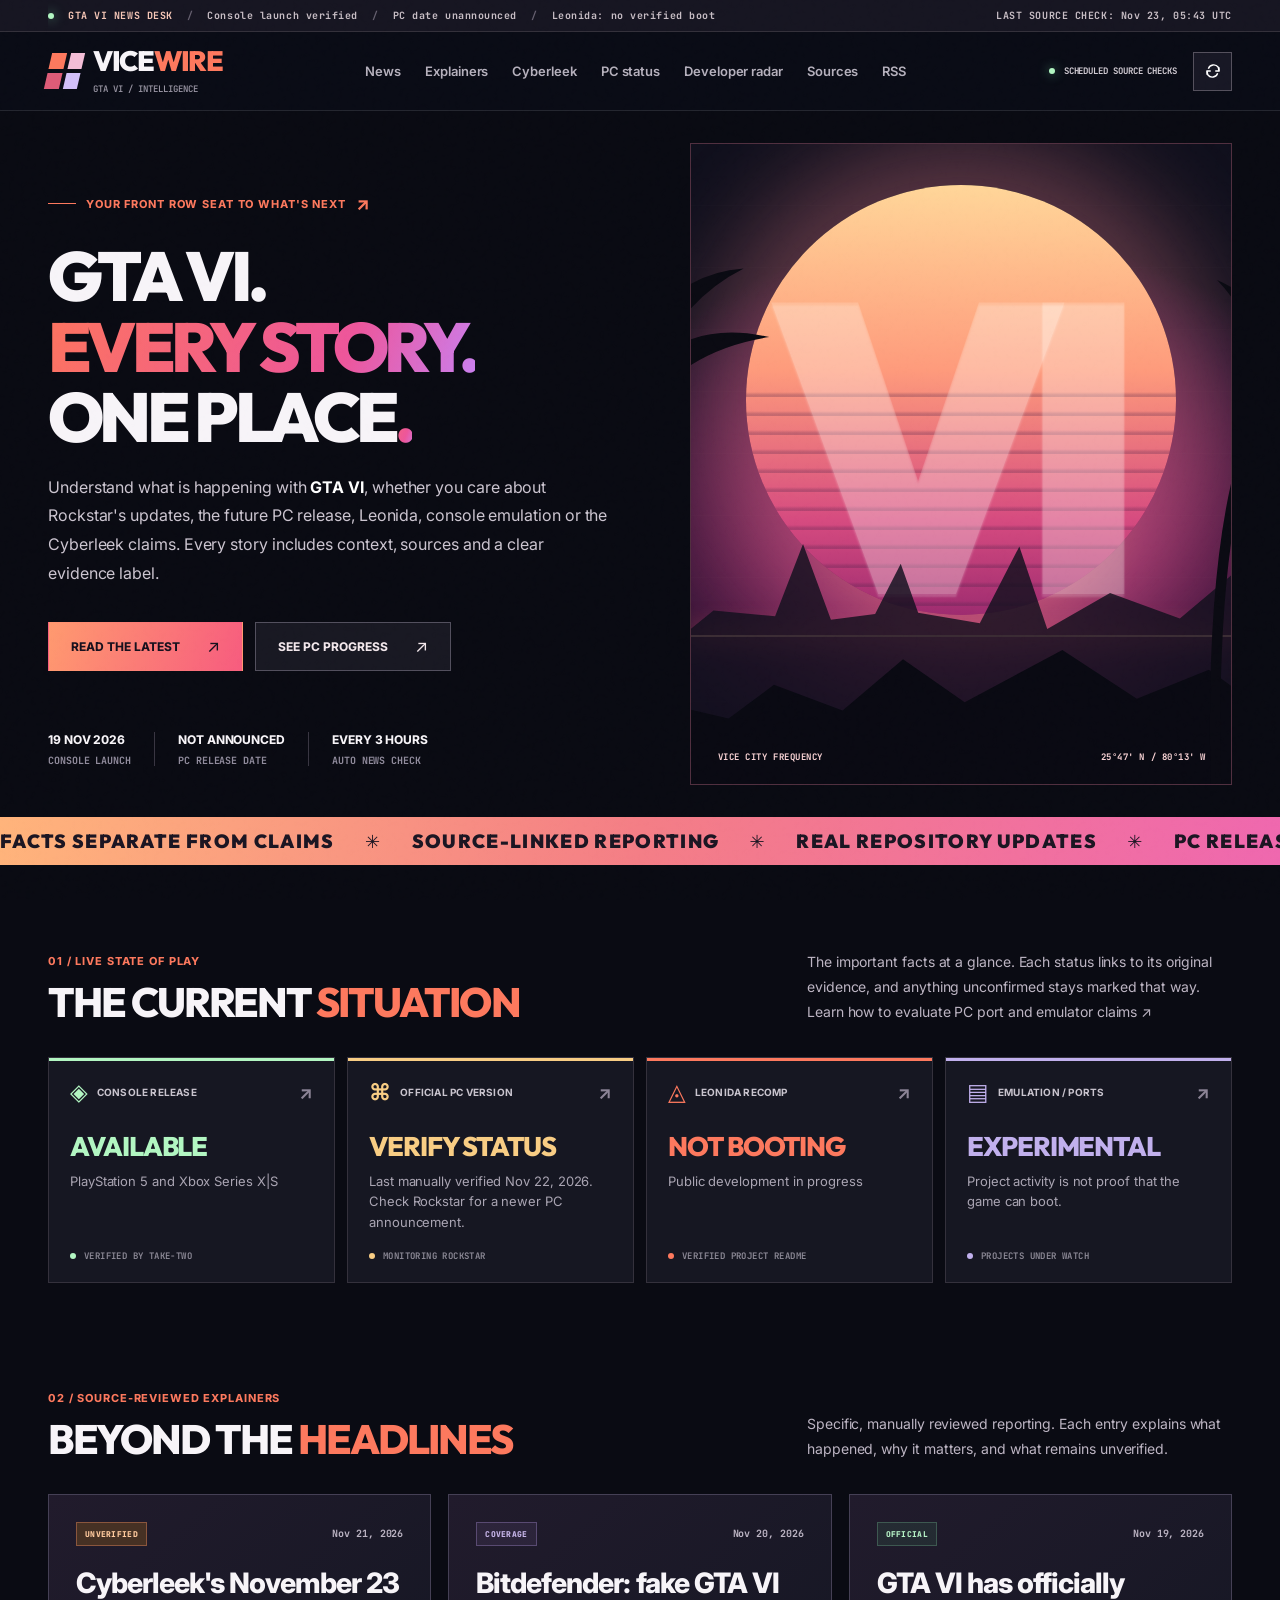
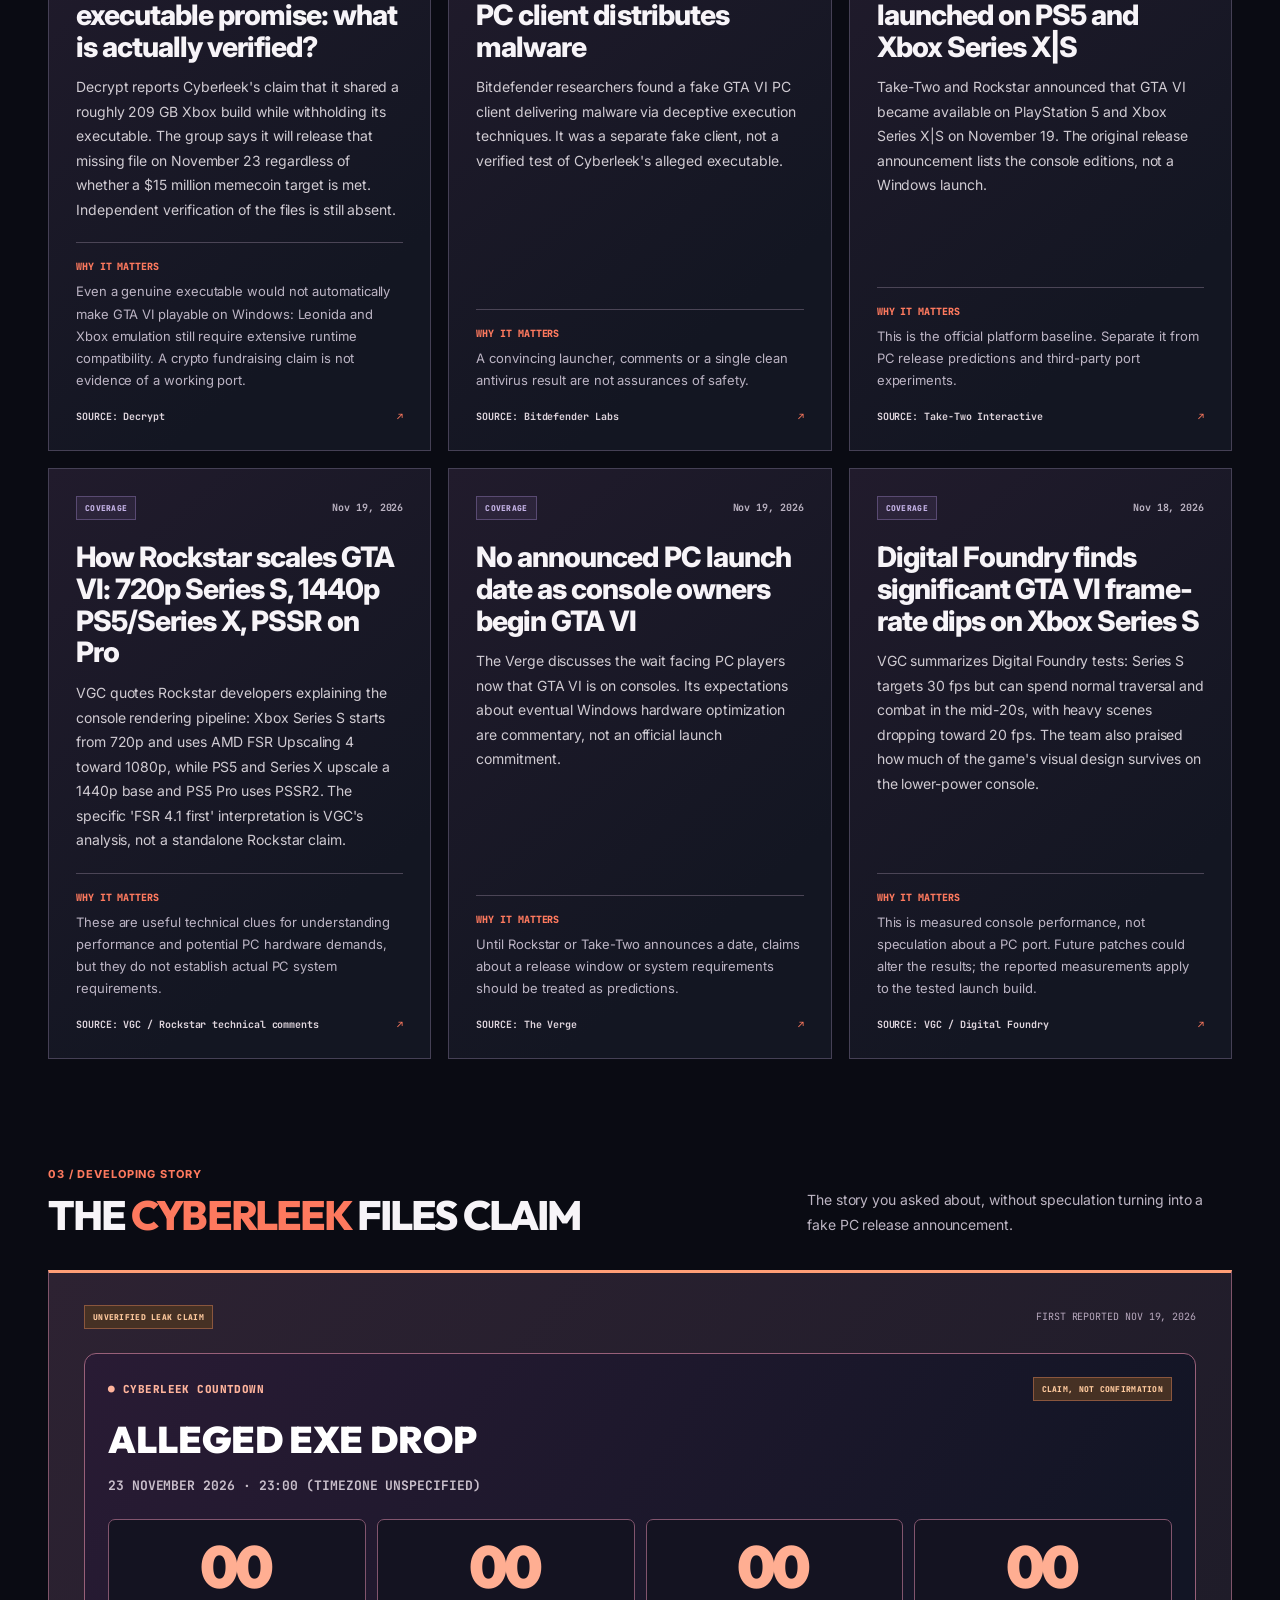
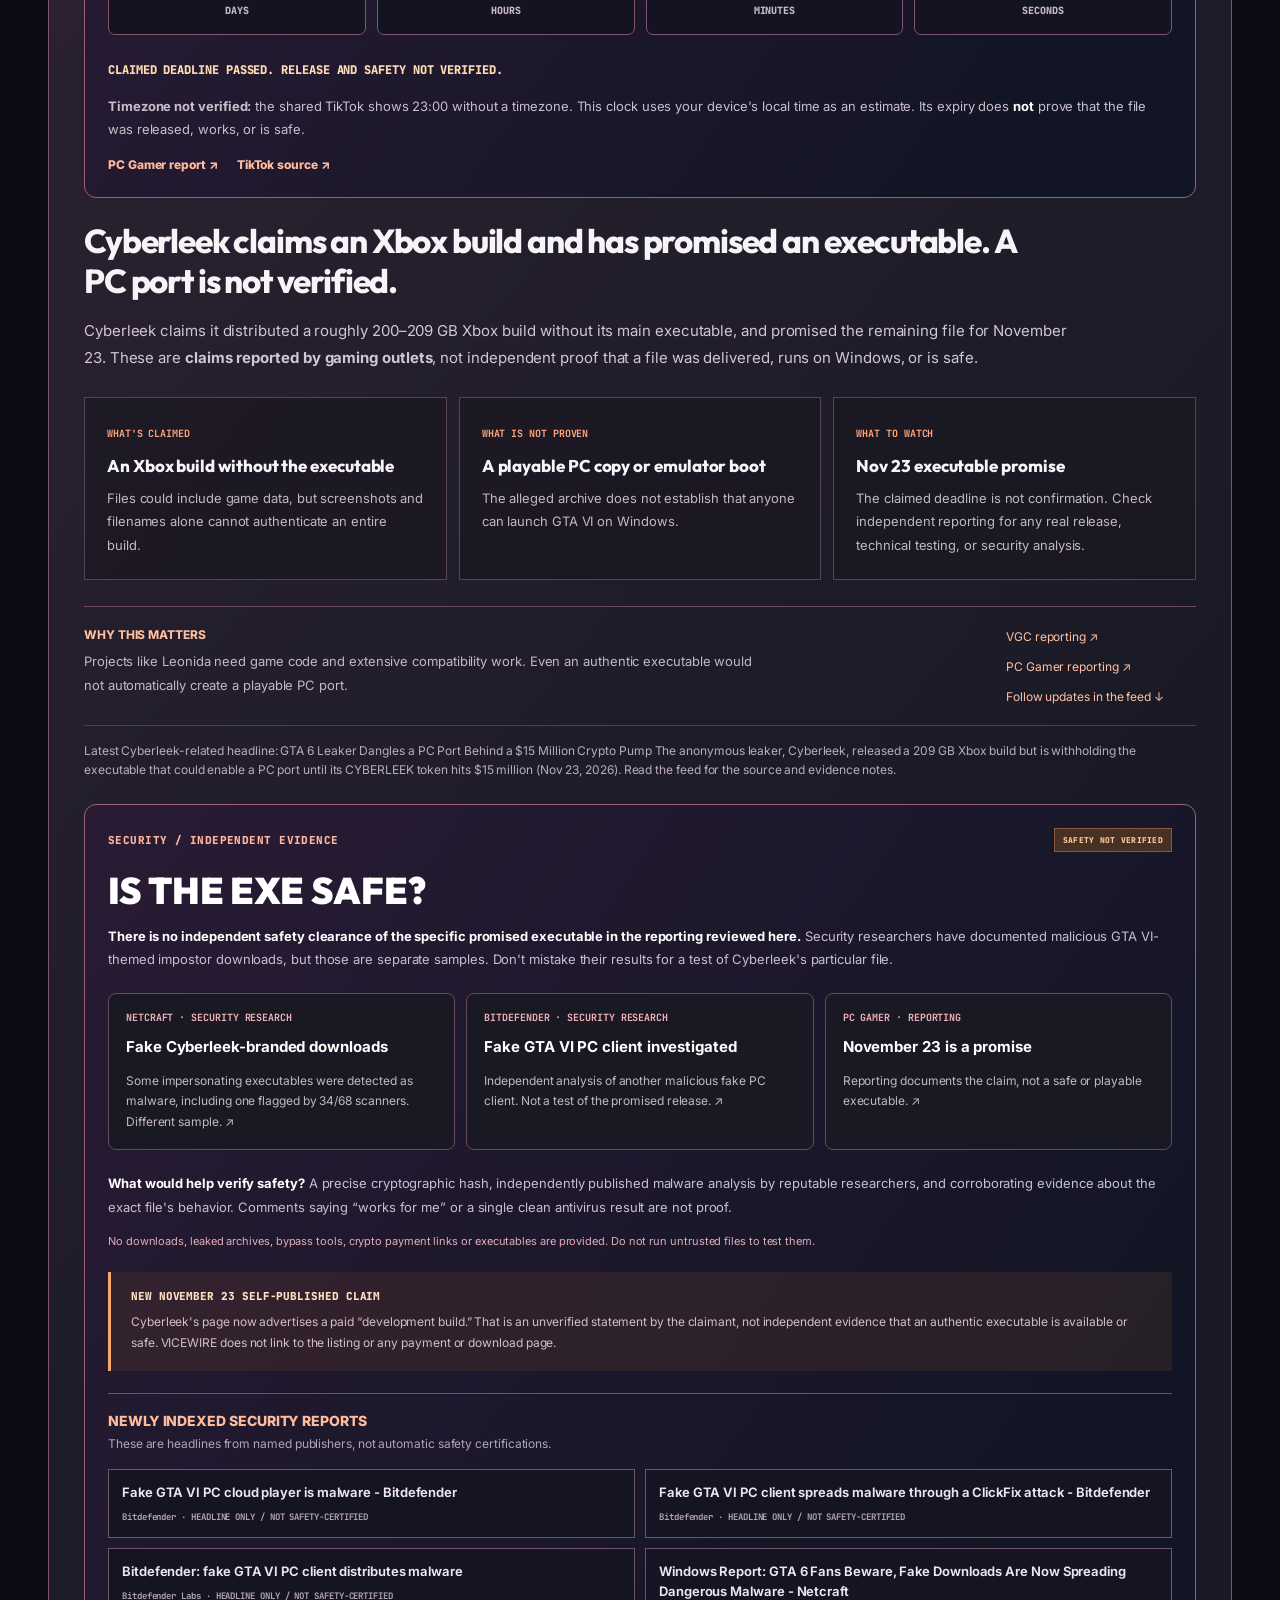
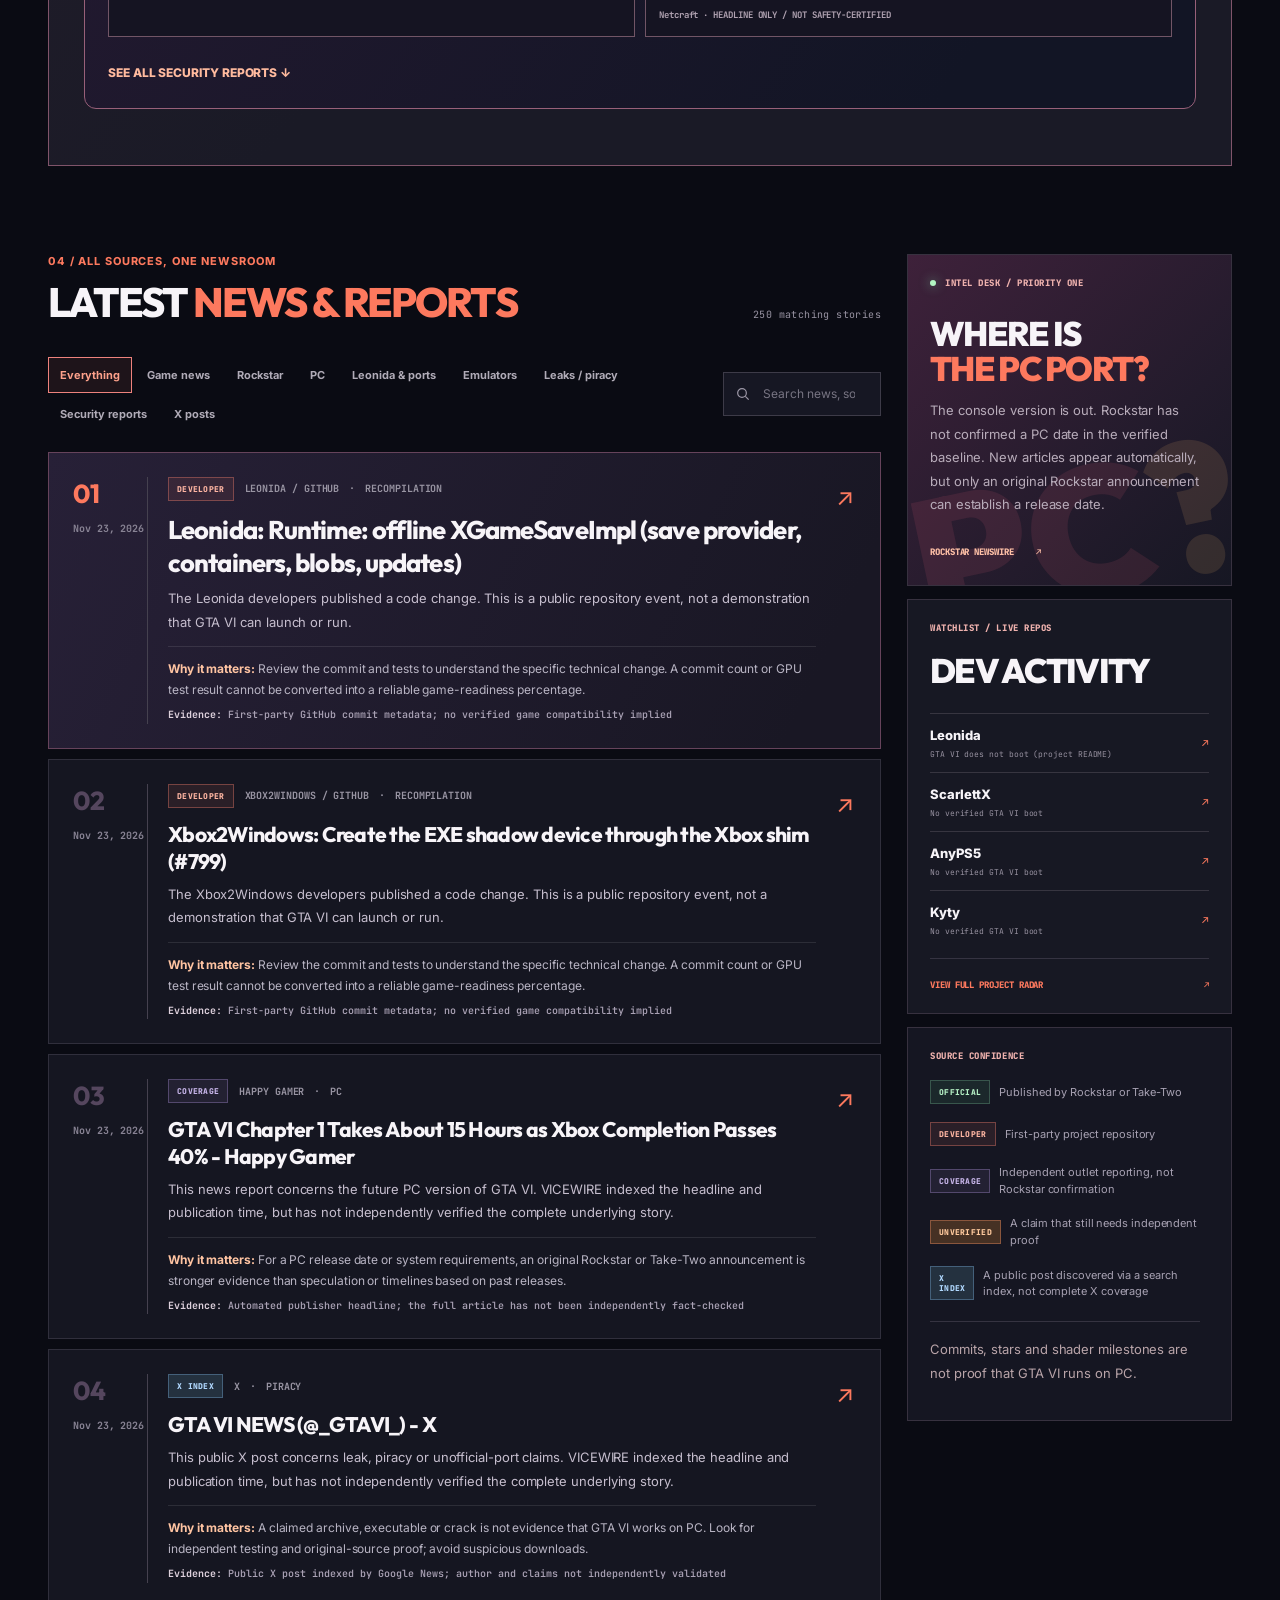
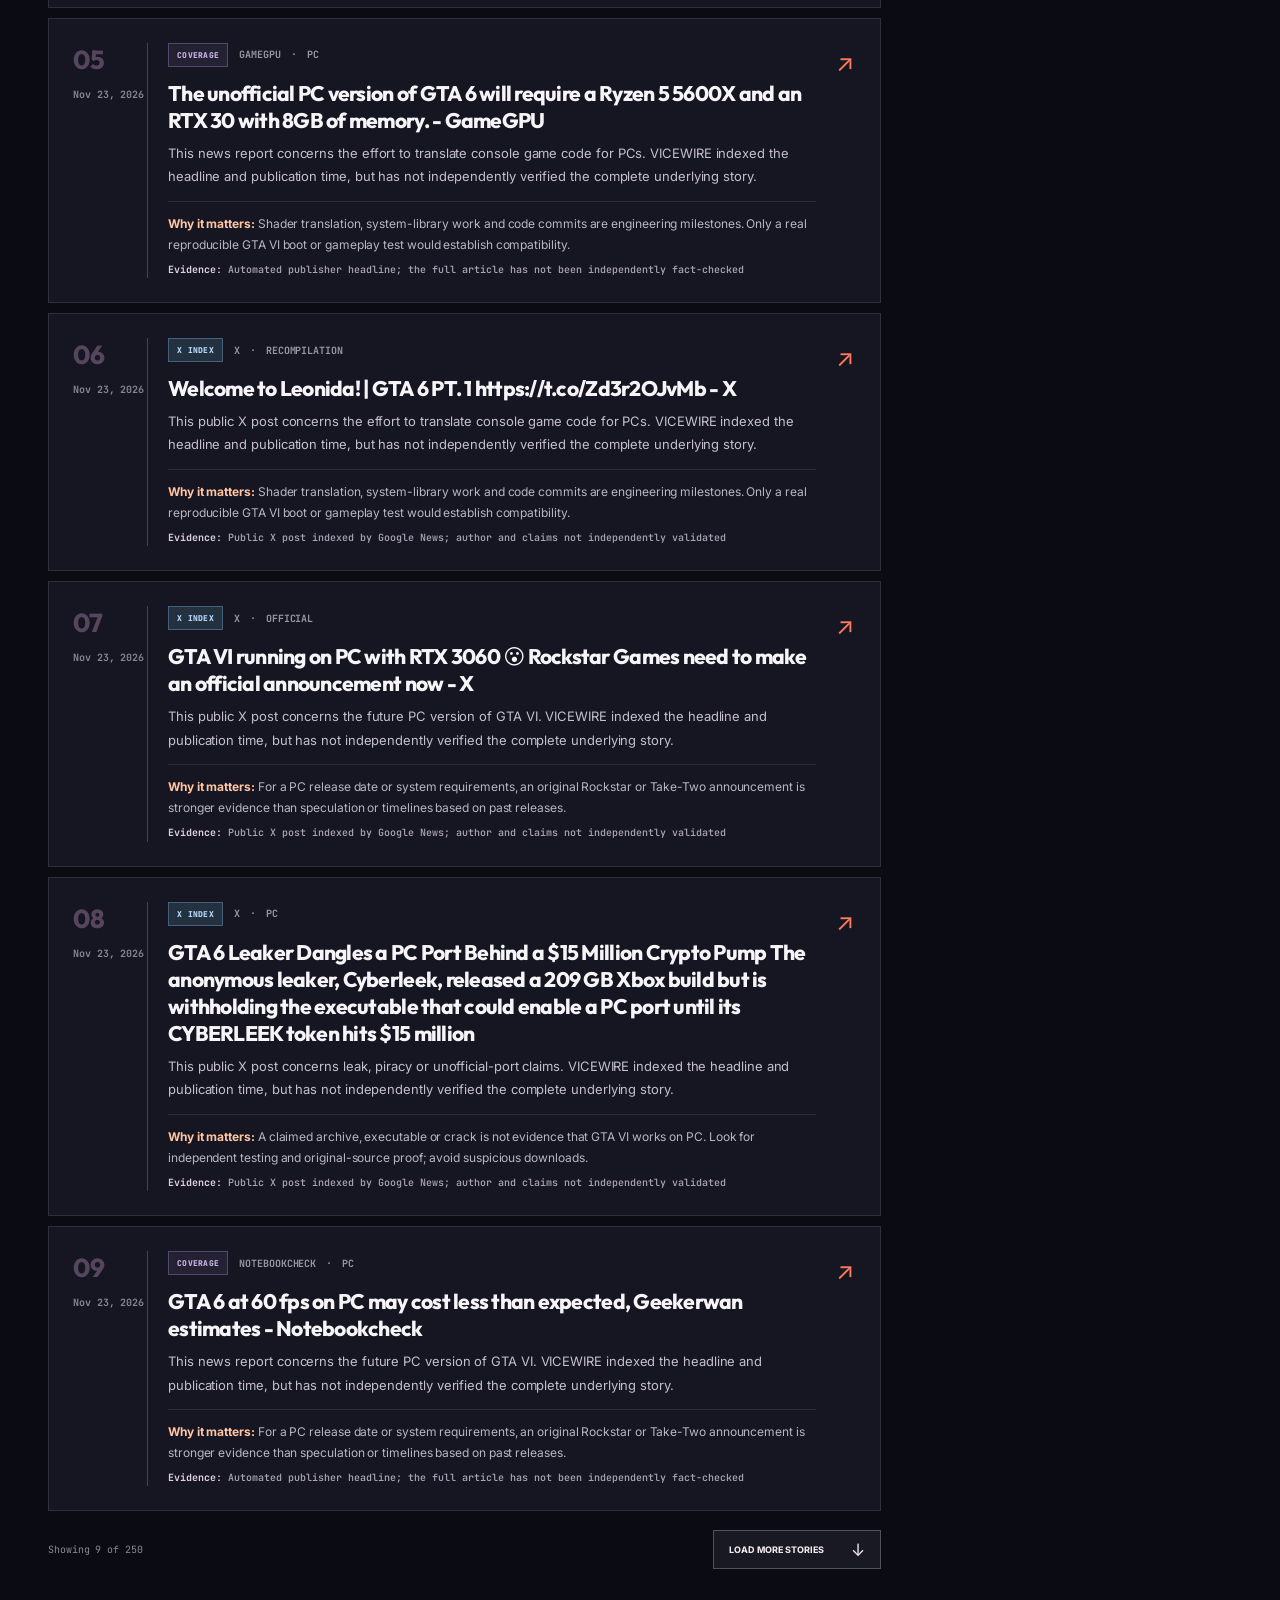
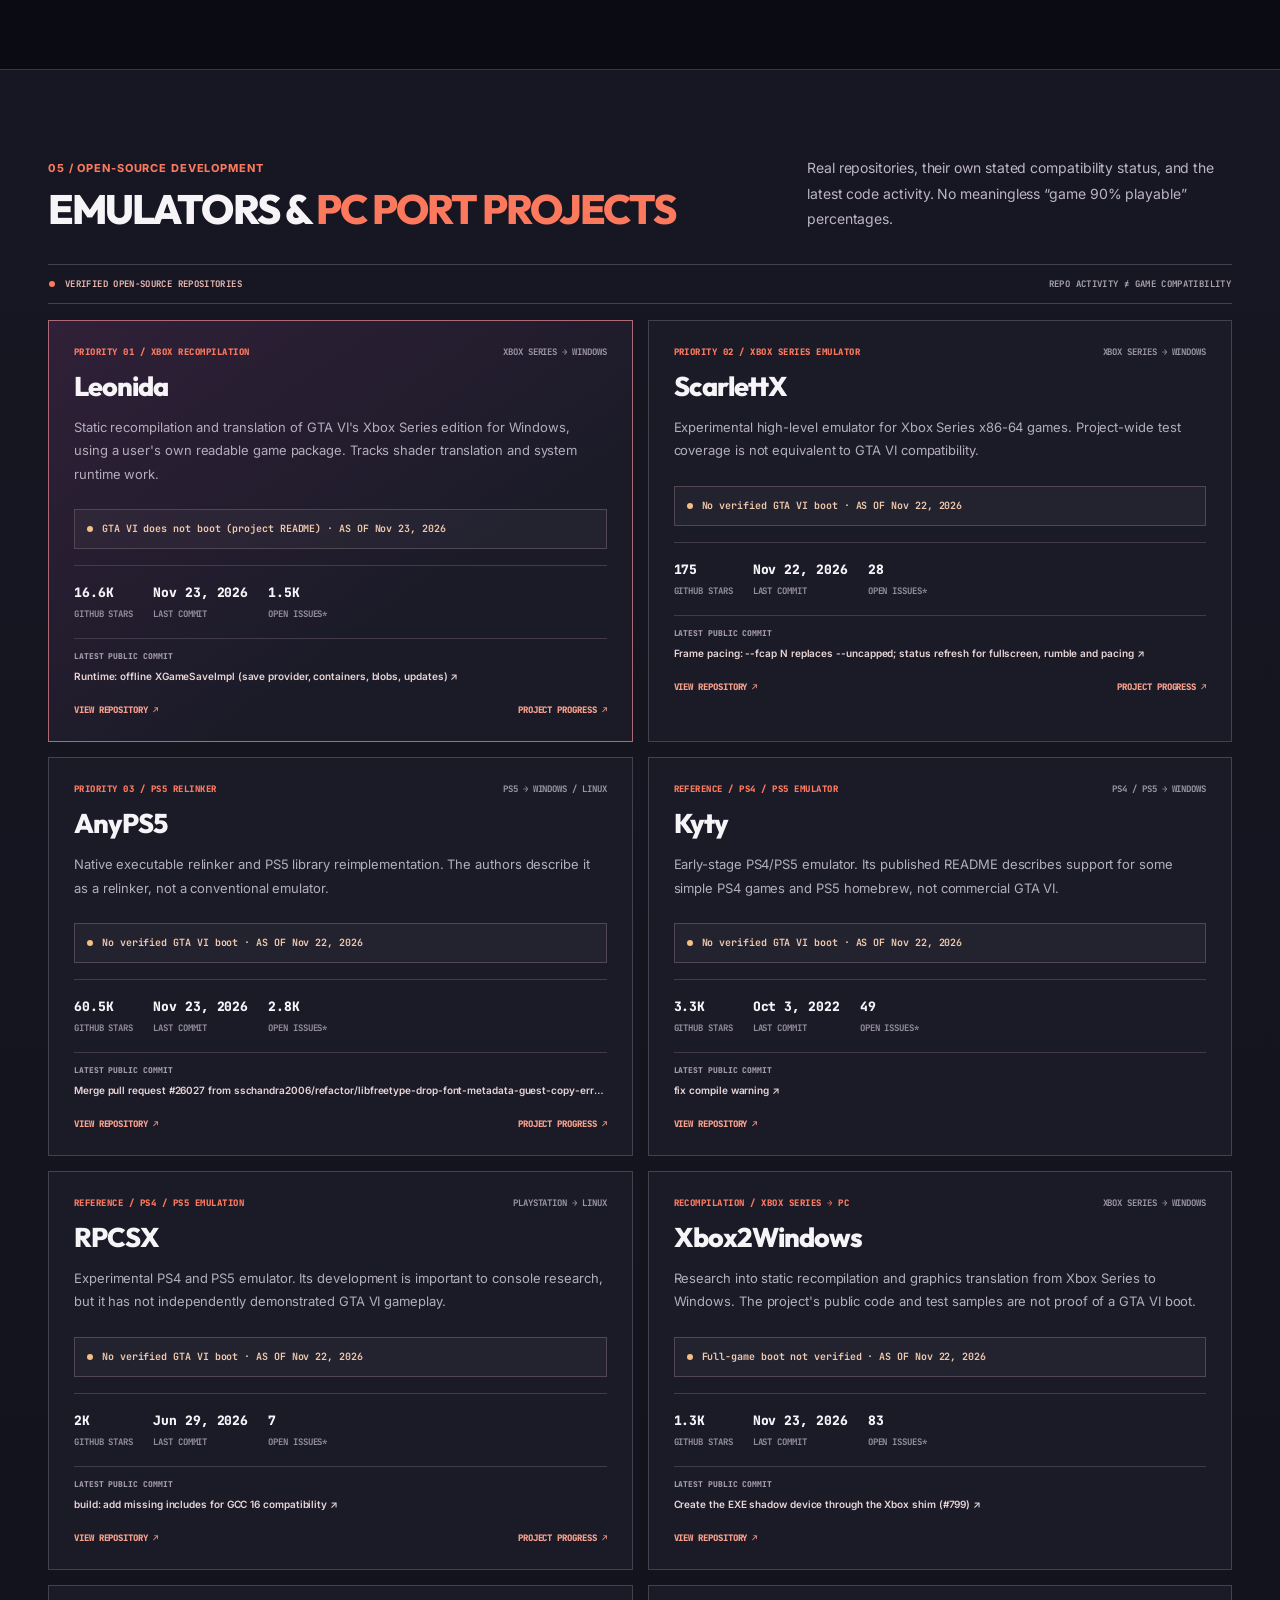
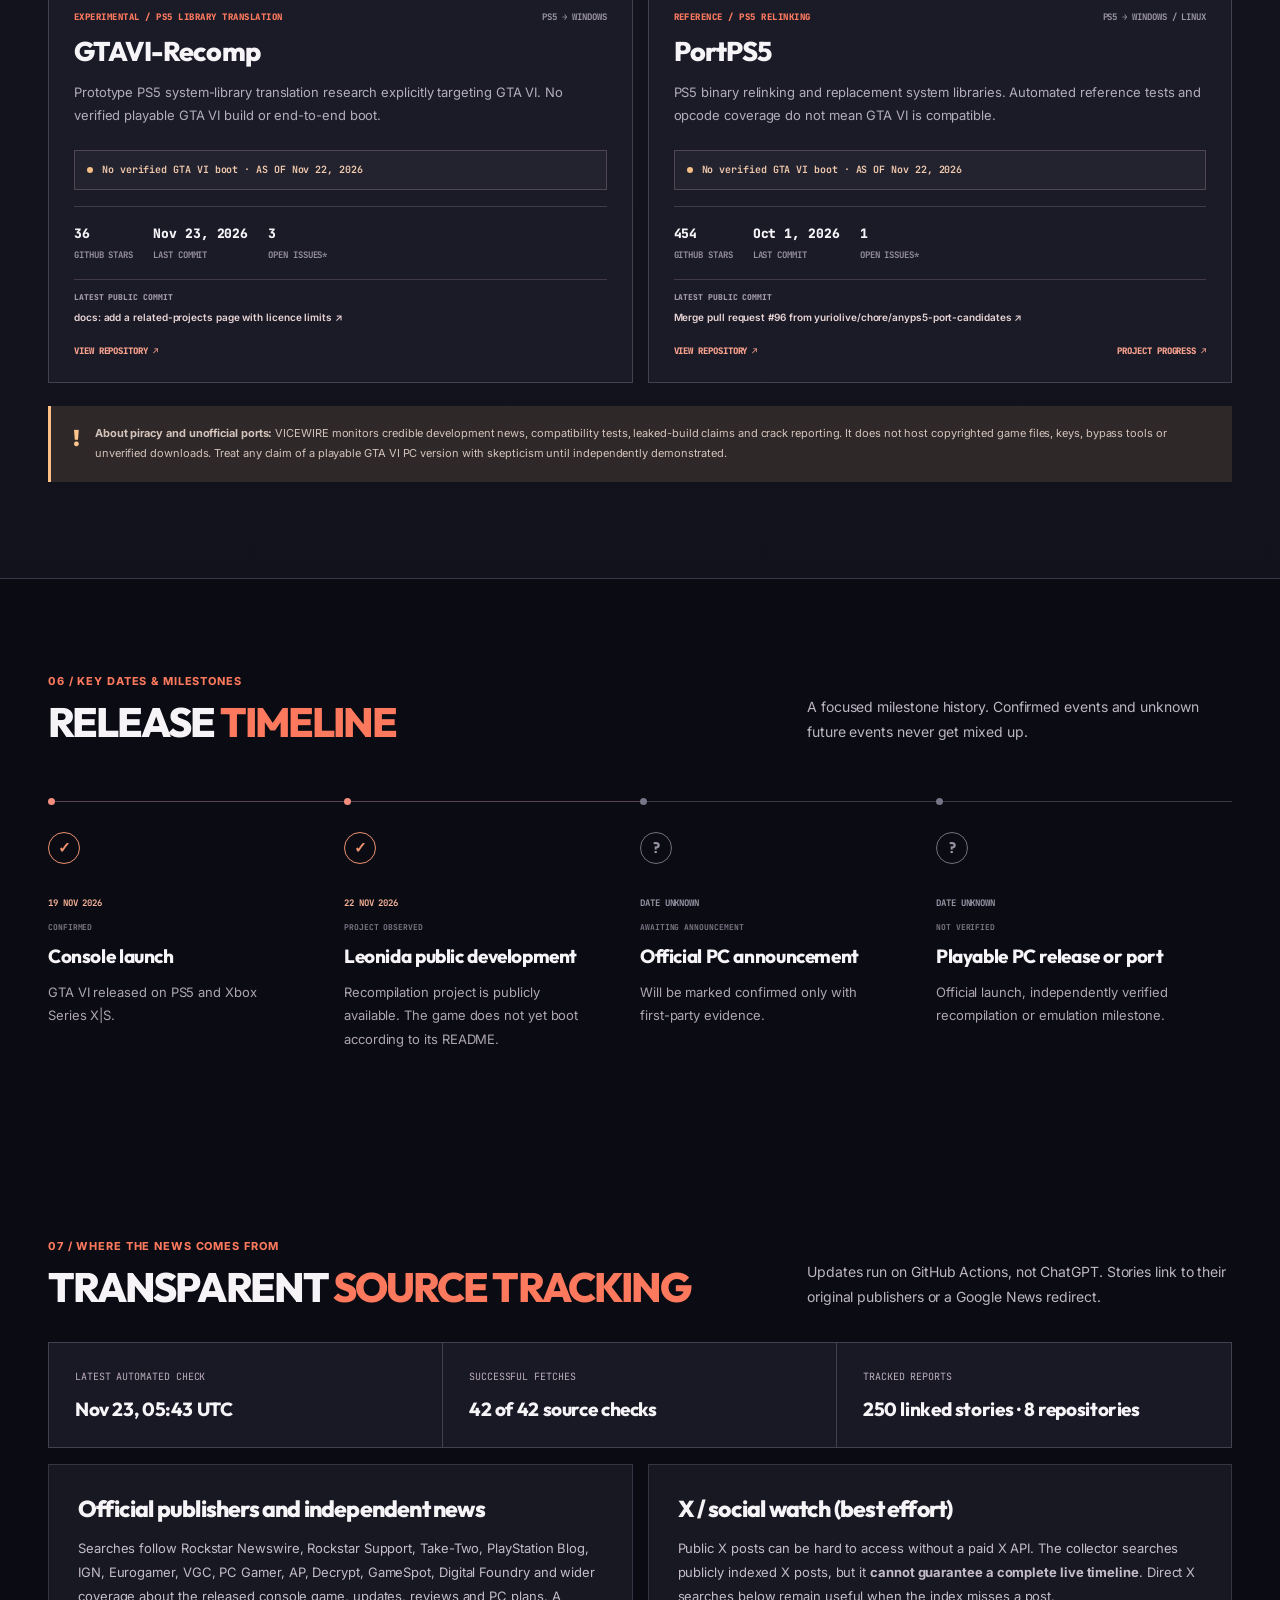
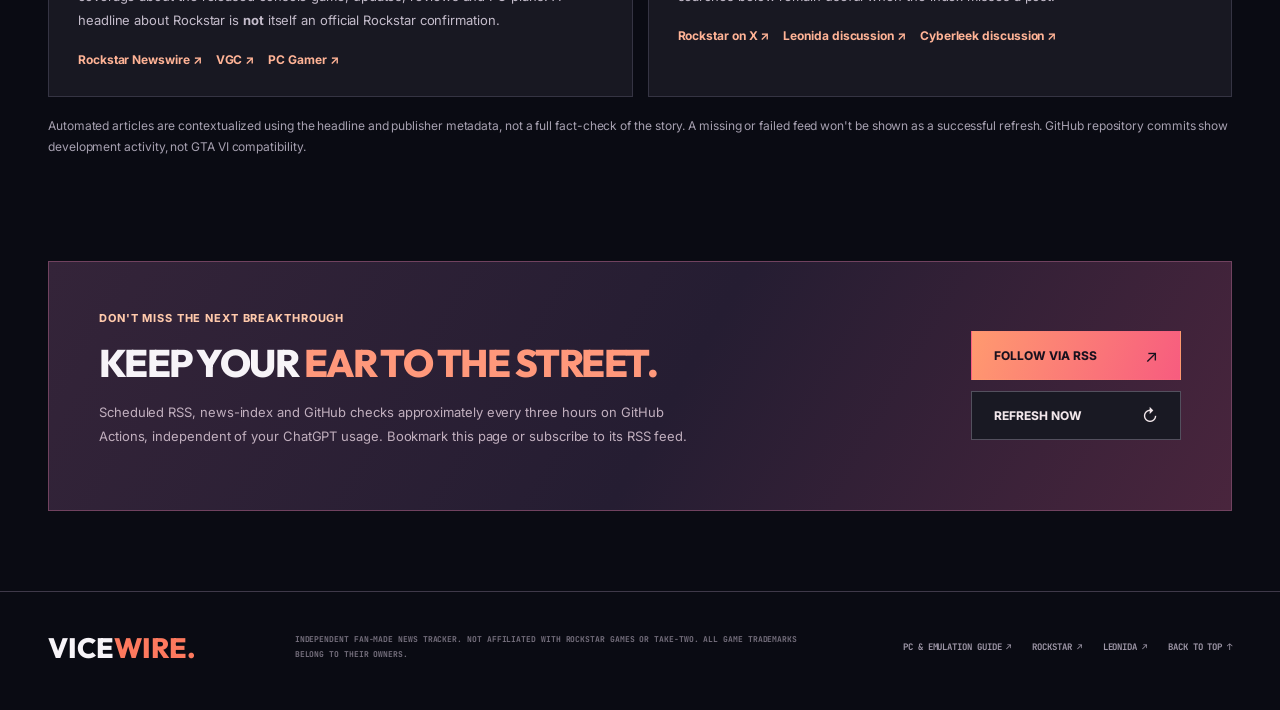
==== site/index.html @ dadc5a03 "feat: surface independently reported GTA VI malware headlines beside EXE watch" ====
<!doctype html>
<html lang="en">
<head>
  <meta charset="utf-8">
  <meta name="viewport" content="width=device-width, initial-scale=1">
  <meta name="theme-color" content="#0a0b15">
  <meta name="description" content="Follow GTA 6 news, PC release announcements, console performance, Leonida recompilation and emulator projects. Understand what is confirmed and what is rumor.">
  <title>GTA 6 News, PC Release & Emulation Tracker | VICEWIRE</title>
  <link rel="canonical" href="https://almogmaman12.github.io/vicewire/">
  <meta property="og:type" content="website">
  <meta property="og:site_name" content="VICEWIRE">
  <meta property="og:title" content="GTA 6 News, PC Release & Emulation Tracker | VICEWIRE">
  <meta property="og:description" content="GTA VI news, PC release watch, emulator research and source-checked context. Separate real announcements from rumors.">
  <meta property="og:url" content="https://almogmaman12.github.io/vicewire/">
  <meta name="twitter:card" content="summary">
  <meta name="twitter:title" content="VICEWIRE | GTA 6 PC Release & News Tracker">
  <meta name="twitter:description" content="Follow GTA 6 news, PC release updates and emulator development with clear evidence labels.">
  <script type="application/ld+json">{"@context":"https://schema.org","@type":"WebSite","@id":"https://almogmaman12.github.io/vicewire/#website","name":"VICEWIRE","url":"https://almogmaman12.github.io/vicewire/","description":"An independent tracker for GTA VI news, PC release announcements, console performance, emulator research, and source-reviewed claims.","inLanguage":"en","isAccessibleForFree":true}</script>
  <link rel="icon" href="assets/favicon.svg" type="image/svg+xml">
  <link rel="alternate" type="application/rss+xml" href="data/feed.xml" title="VICEWIRE RSS">
  <link rel="preconnect" href="https://fonts.googleapis.com">
  <link rel="preconnect" href="https://fonts.gstatic.com" crossorigin>
  <link href="https://fonts.googleapis.com/css2?family=Outfit:wght@400;500;600;700;800;900&family=Inter:wght@400;500;600;700;800&family=JetBrains+Mono:wght@400;500;600;700&display=swap" rel="stylesheet">
  <link rel="stylesheet" href="assets/styles.css">
  <script src="data/bootstrap.js" defer></script>
  <script src="assets/app.js" defer></script>
  <script src="assets/claim-clock.js" defer></script>
</head>
<body>
  <div class="grain" aria-hidden="true"></div>
  <div class="announcement"><div class="shell announcement-inner"><span class="pulse-dot"></span><span>GTA VI NEWS DESK</span><span class="ticker-divider">/</span><span>Console launch verified</span><span class="ticker-divider">/</span><span>PC date unannounced</span><span class="ticker-divider">/</span><span>Leonida: no verified boot</span><span class="ticker-spacer"></span><span class="mono" id="top-updated">CHECKING DATA...</span></div></div>
  <header class="site-header" id="top"><div class="shell nav-wrap">
    <a class="wordmark" href="#top" aria-label="VICEWIRE homepage"><span class="brand-symbol"><i></i><i></i><i></i><i></i></span><span>VICE<span>WIRE</span><small>GTA VI / INTELLIGENCE</small></span></a>
    <nav class="nav-links" aria-label="Main navigation"><a href="#news">News</a><a href="#briefing">Explainers</a><a href="#leak-watch">Cyberleek</a><a href="#pc-watch">PC status</a><a href="#projects">Developer radar</a><a href="#sources">Sources</a><a href="subscribe.html">RSS</a></nav>
    <div class="nav-action"><span class="nav-live"><span class="pulse-dot"></span> SCHEDULED SOURCE CHECKS</span><button type="button" id="refresh-top" class="icon-btn" title="Refresh feed" aria-label="Refresh feed"><svg viewBox="0 0 24 24" fill="none" stroke="currentColor" stroke-width="1.8"><path d="M20 7v5h-5M4 17v-5h5"/><path d="M5.8 9A7.5 7.5 0 0 1 19 7l1 5M4 12l1 5a7.5 7.5 0 0 0 13.2-2"/></svg></button></div>
  </div></header>
  <main>
    <section class="hero shell" aria-labelledby="hero-title">
      <div class="hero-copy"><div class="eyebrow"><span class="eyebrow-line"></span> YOUR FRONT ROW SEAT TO WHAT'S NEXT <span class="micro-arrow">↗</span></div>
        <h1 id="hero-title">GTA VI.<br><span>EVERY STORY.</span><br>ONE PLACE<span class="hero-period">.</span></h1>
        <p class="hero-description">Understand what is happening with <strong>GTA VI</strong>, whether you care about Rockstar's updates, the future PC release, Leonida, console emulation or the Cyberleek claims. Every story includes context, sources and a clear evidence label.</p>
        <div class="hero-buttons"><a class="primary-button" href="#news">READ THE LATEST <span>↗</span></a><a class="secondary-button" href="#projects">SEE PC PROGRESS <span>↗</span></a></div>
        <div class="hero-facts"><div><strong>19 NOV 2026</strong><span>CONSOLE LAUNCH</span></div><div class="fact-line"></div><div><strong>NOT ANNOUNCED</strong><span>PC RELEASE DATE</span></div><div class="fact-line"></div><div><strong>EVERY 3 HOURS</strong><span>AUTO NEWS CHECK</span></div></div>
      </div>
      <div class="hero-scene" role="img" aria-label="Stylized neon sunset over a tropical city with giant VI letters">
        <div class="scene-grid"></div><div class="scene-horizon"></div><div class="scene-sun"></div>
        <svg class="scene-silhouette" viewBox="0 0 730 550" preserveAspectRatio="xMidYMax slice" aria-hidden="true"><path d="M0 466l48-28 55 3 49-40 53 5 24-62 24 65 38-5 22-43 15 42 53 9 34-66 24 71 54-31 60 22 51-43 31 54 49-16v160H0Z" fill="#12101e" opacity=".82"/><path d="M0 519l93-42 72 17 39-29 59 22 52-44 53 37 84-45 64 42 62-25 67 49 86-26v100H0Z" fill="#0a0a13"/><g fill="none" stroke="#0b0b13" stroke-width="9" stroke-linecap="round"><path d="M84 550Q97 340 53 227M584 550Q578 313 627 218"/></g><g fill="#0b0b13"><path d="M51 222q-12-66-62-83 46 2 72 41-14-60-60-95 64 25 76 82-4-75 38-109-20 64-21 103 28-50 84-54-48 24-74 77 38-31 96-18-60 9-98 49Z"/><path d="M628 220q-6-65-43-103 46 20 65 70-4-70 30-115-16 76-10 118 29-51 70-59-40 35-53 74 35-21 67-7-40 8-70 35 28-5 50 10-49 2-76 13Z"/></g></svg>
        <span class="giant-vi" aria-hidden="true">VI</span>
        <div class="scene-caption"><span>VICE CITY FREQUENCY</span><span>25°47' N / 80°13' W</span></div>
      </div>
    </section>
    <div class="marquee" aria-hidden="true"><div class="marquee-inner">FACTS SEPARATE FROM CLAIMS <span>✳</span> SOURCE-LINKED REPORTING <span>✳</span> REAL REPOSITORY UPDATES <span>✳</span> PC RELEASE WATCH <span>✳</span> FACTS SEPARATE FROM CLAIMS <span>✳</span> SOURCE-LINKED REPORTING <span>✳</span> REAL REPOSITORY UPDATES <span>✳</span> PC RELEASE WATCH <span>✳</span></div></div>
    <section class="shell status-section" id="pc-watch"><div class="section-top"><div><div class="kicker">01 / LIVE STATE OF PLAY</div><h2>THE CURRENT <span>SITUATION</span></h2></div><p>The important facts at a glance. Each status links to its original evidence, and anything unconfirmed stays marked that way. <a href="guide.html">Learn how to evaluate PC port and emulator claims ↗</a></p></div>
      <div class="status-grid">
        <a class="status-card success" href="https://www.take2games.com/ir/news/grand-theft-auto-vi-now-available" target="_blank" rel="noopener noreferrer"><div class="status-title"><span class="status-icon">◈</span><span>CONSOLE RELEASE</span><span class="corner-arrow">↗</span></div><strong>AVAILABLE</strong><p>PlayStation 5 and Xbox Series X|S</p><div class="status-foot"><span class="mini-dot"></span> VERIFIED BY TAKE-TWO</div></a>
        <a class="status-card pending" href="https://www.rockstargames.com/VI" target="_blank" rel="noopener noreferrer"><div class="status-title"><span class="status-icon">⌘</span><span>OFFICIAL PC VERSION</span><span class="corner-arrow">↗</span></div><strong>UNANNOUNCED</strong><p>A PC announcement has not been verified. Check Rockstar for changes.</p><div class="status-foot"><span class="mini-dot"></span> MONITORING ROCKSTAR</div></a>
        <a class="status-card progress" href="https://github.com/ItsNotRexed/Leonida" target="_blank" rel="noopener noreferrer"><div class="status-title"><span class="status-icon">◬</span><span>LEONIDA RECOMP</span><span class="corner-arrow">↗</span></div><strong>NOT BOOTING</strong><p>Public development in progress</p><div class="status-foot"><span class="mini-dot"></span> VERIFIED PROJECT README</div></a>
        <a class="status-card muted" href="#projects"><div class="status-title"><span class="status-icon">▤</span><span>EMULATION / PORTS</span><span class="corner-arrow">↗</span></div><strong>EXPERIMENTAL</strong><p>Project activity is not proof that the game can boot.</p><div class="status-foot"><span class="mini-dot"></span> PROJECTS UNDER WATCH</div></a>
      </div>
    </section>
    <section class="shell briefing-section" id="briefing" aria-labelledby="briefing-title">
      <div class="section-top"><div><div class="kicker">02 / SOURCE-REVIEWED EXPLAINERS</div><h2 id="briefing-title">BEYOND THE <span>HEADLINES</span></h2></div><p>Specific, manually reviewed reporting. Each entry explains what happened, why it matters, and what remains unverified.</p></div>
      <div id="briefing-grid" class="briefing-grid"><div class="loading-block">LOADING SOURCE-REVIEWED BRIEFING...</div></div>
    </section>
    <section class="shell developing-section" id="leak-watch" aria-labelledby="leak-title">
      <div class="section-top"><div><div class="kicker">03 / DEVELOPING STORY</div><h2 id="leak-title">THE <span>CYBERLEEK</span> FILES CLAIM</h2></div><p>The story you asked about, without speculation turning into a fake PC release announcement.</p></div>
      <div class="developing-panel">
        <div class="developing-head"><span class="badge rumor">UNVERIFIED LEAK CLAIM</span><span class="mono">FIRST REPORTED NOV 19, 2026</span></div>
<section class="claim-clock-panel" id="claim-clock-panel" aria-label="Cyberleek countdown claim"><div class="claim-clock-head"><span>● CYBERLEEK COUNTDOWN</span><span class="badge rumor">CLAIM, NOT CONFIRMATION</span></div><h4>ALLEGED EXE DROP</h4><p class="claim-time">23 NOVEMBER 2026 · 23:00 (TIMEZONE UNSPECIFIED)</p><div id="claim-clock" class="claim-clock" role="timer"><div><strong id="claim-d">--</strong><small>DAYS</small></div><div><strong id="claim-h">--</strong><small>HOURS</small></div><div><strong id="claim-m">--</strong><small>MINUTES</small></div><div><strong id="claim-s">--</strong><small>SECONDS</small></div></div><strong id="claim-clock-status" class="claim-clock-status" role="status">Calculating estimated time...</strong><p><b>Timezone not verified:</b> the shared TikTok shows 23:00 without a timezone. This clock uses your device's local time as an estimate. Its expiry does <strong>not</strong> prove that the file was released, works, or is safe.</p><div class="claim-links"><a href="https://www.pcgamer.com/games/grand-theft-auto/cyberleek-drops-what-they-claim-is-a-near-complete-gta-6-xbox-build-online/" target="_blank" rel="noopener noreferrer">PC Gamer report ↗</a><a href="https://vt.tiktok.com/ZSs8hL2vY/" target="_blank" rel="noopener noreferrer">TikTok source ↗</a></div></section>
        <h3>Cyberleek claims an Xbox build and has promised an executable. A PC port is not verified.</h3>
        <p class="developing-lead">Cyberleek claims it distributed a roughly 200–209 GB Xbox build without its main executable, and promised the remaining file for November 23. These are <strong>claims reported by gaming outlets</strong>, not independent proof that a file was delivered, runs on Windows, or is safe.</p>
        <div class="developing-facts">
          <div><span>WHAT'S CLAIMED</span><strong>An Xbox build without the executable</strong><p>Files could include game data, but screenshots and filenames alone cannot authenticate an entire build.</p></div>
          <div><span>WHAT IS NOT PROVEN</span><strong>A playable PC copy or emulator boot</strong><p>The alleged archive does not establish that anyone can launch GTA VI on Windows.</p></div>
          <div><span>WHAT TO WATCH</span><strong>Nov 23 executable promise</strong><p>The claimed deadline is not confirmation. Check independent reporting for any real release, technical testing, or security analysis.</p></div>
        </div>
        <div class="developing-bottom"><div><strong>WHY THIS MATTERS</strong><p>Projects like Leonida need game code and extensive compatibility work. Even an authentic executable would not automatically create a playable PC port.</p></div><div class="source-links"><a href="https://www.videogameschronicle.com/news/cyberleek-claims-to-release-development-build-of-gta-6/" target="_blank" rel="noopener noreferrer">VGC reporting ↗</a><a href="https://www.pcgamer.com/games/grand-theft-auto/cyberleek-drops-what-they-claim-is-a-near-complete-gta-6-xbox-build-online/" target="_blank" rel="noopener noreferrer">PC Gamer reporting ↗</a><a href="#news">Follow updates in the feed ↓</a></div></div><div id="leak-activity" class="leak-activity">Latest related news is in the feed below.</div>
<section class="claim-safety" id="security-watch" aria-labelledby="claim-safety-title"><div class="claim-clock-head"><span>SECURITY / INDEPENDENT EVIDENCE</span><span class="badge rumor">SAFETY NOT VERIFIED</span></div><h4 id="claim-safety-title">IS THE EXE SAFE?</h4><p><strong>There is no independent safety clearance of the specific promised executable in the reporting reviewed here.</strong> Security researchers have documented malicious GTA VI-themed impostor downloads, but those are separate samples. Don't mistake their results for a test of Cyberleek's particular file.</p><div class="claim-source-grid"><a href="https://www.netcraft.com/blog/how-attackers-are-capitalizing-on-the-hype-around-the-grand-theft-auto-vi-release" target="_blank" rel="noopener noreferrer"><small>NETCRAFT · SECURITY RESEARCH</small><strong>Fake Cyberleek-branded downloads</strong><span>Some impersonating executables were detected as malware, including one flagged by 34/68 scanners. Different sample. ↗</span></a><a href="https://www.bitdefender.com/en-us/blog/labs/fake-gta-vi-pc-client-malware-clickfix" target="_blank" rel="noopener noreferrer"><small>BITDEFENDER · SECURITY RESEARCH</small><strong>Fake GTA VI PC client investigated</strong><span>Independent analysis of another malicious fake PC client. Not a test of the promised release. ↗</span></a><a href="https://www.pcgamer.com/games/grand-theft-auto/cyberleek-drops-what-they-claim-is-a-near-complete-gta-6-xbox-build-online/" target="_blank" rel="noopener noreferrer"><small>PC GAMER · REPORTING</small><strong>November 23 is a promise</strong><span>Reporting documents the claim, not a safe or playable executable. ↗</span></a></div><p><strong>What would help verify safety?</strong> A precise cryptographic hash, independently published malware analysis by reputable researchers, and corroborating evidence about the exact file's behavior. Comments saying “works for me” or a single clean antivirus result are not proof.</p><p class="claim-disclaimer">No downloads, leaked archives, bypass tools, crypto payment links or executables are provided. Do not run untrusted files to test them.</p><div class="claim-reviewed-status"><strong>NEW NOVEMBER 23 SELF-PUBLISHED CLAIM</strong><p>Cyberleek's page now advertises a paid “development build.” That is an unverified statement by the claimant, not independent evidence that an authentic executable is available or safe. VICEWIRE does not link to the listing or any payment or download page.</p></div><div class="claim-new-reports" aria-labelledby="claim-new-reports-title"><h5 id="claim-new-reports-title">NEWLY INDEXED SECURITY REPORTS</h5><p>These are headlines from named publishers, not automatic safety certifications.</p><div id="claim-safety-reports" class="claim-safety-reports"><span>Loading the latest published security coverage...</span></div></div><a class="claim-security-link" href="#news">SEE ALL SECURITY REPORTS ↓</a></section>
      </div>
    </section>
    <section class="shell feed-layout" id="news">
      <div class="news-main"><div class="section-top section-top-feed"><div><div class="kicker">04 / ALL SOURCES, ONE NEWSROOM</div><h2>LATEST <span>NEWS & REPORTS</span></h2></div><span class="feed-total mono" id="feed-total">LOADING...</span></div>
        <div class="news-controls"><div class="filters" id="filters" role="group" aria-label="Filter news"><button type="button" data-filter="all" class="active">Everything</button><button type="button" data-filter="game">Game news</button><button type="button" data-filter="official">Rockstar</button><button type="button" data-filter="pc">PC</button><button type="button" data-filter="recompilation">Leonida & ports</button><button type="button" data-filter="emulation">Emulators</button><button type="button" data-filter="piracy">Leaks / piracy</button><button type="button" data-filter="security">Security reports</button><button type="button" data-filter="social">X posts</button></div><label class="search-wrap"><svg viewBox="0 0 24 24" fill="none" stroke="currentColor" stroke-width="1.8"><circle cx="10.5" cy="10.5" r="6.5"/><path d="m15.5 15.5 5 5"/></svg><input type="search" id="news-search" placeholder="Search news, sources, topics..." aria-label="Search news"></label></div>
        <div id="news-list" class="news-list" aria-live="polite"><div class="loading-block">ESTABLISHING DATA LINK...</div></div>
        <div class="more-bar"><span id="visible-count" class="mono"></span><button type="button" id="show-more" class="secondary-button small">LOAD MORE STORIES <span>↓</span></button></div>
      </div>
      <aside class="sidebar" aria-label="Signal sidebar"><div class="side-panel hot-panel"><div class="panel-kicker"><span class="pulse-dot"></span> INTEL DESK / PRIORITY ONE</div><h3>WHERE IS<br><em>THE PC PORT?</em></h3><p>The console version is out. Rockstar has not confirmed a PC date in the verified baseline. New articles appear automatically, but only an original Rockstar announcement can establish a release date.</p><a href="https://www.rockstargames.com/newswire?tag=vi" target="_blank" rel="noopener noreferrer">ROCKSTAR NEWSWIRE <span>↗</span></a><div class="panel-grid-art" aria-hidden="true">PC<span>?</span></div></div>
        <div class="side-panel watch-panel"><div class="panel-kicker">WATCHLIST / LIVE REPOS</div><h3>DEV ACTIVITY</h3><div id="mini-projects" class="mini-projects"><span class="mono">SYNCING PROJECT RADAR...</span></div><a class="panel-link" href="#projects">VIEW FULL PROJECT RADAR <span>↗</span></a></div>
        <div class="side-panel clean-panel"><div class="panel-kicker">SOURCE CONFIDENCE</div><div class="legend-line"><span class="badge verified">OFFICIAL</span><span>Published by Rockstar or Take-Two</span></div><div class="legend-line"><span class="badge developer">DEVELOPER</span><span>First-party project repository</span></div><div class="legend-line"><span class="badge report">COVERAGE</span><span>Independent outlet reporting, not Rockstar confirmation</span></div><div class="legend-line"><span class="badge rumor">UNVERIFIED</span><span>A claim that still needs independent proof</span></div><div class="legend-line"><span class="badge social">X INDEX</span><span>A public post discovered via a search index, not complete X coverage</span></div><p class="side-note">Commits, stars and shader milestones are not proof that GTA VI runs on PC.</p></div>
      </aside>
    </section>
    <section class="projects-wrap" id="projects"><div class="shell"><div class="section-top"><div><div class="kicker">05 / OPEN-SOURCE DEVELOPMENT</div><h2>EMULATORS & <span>PC PORT PROJECTS</span></h2></div><p>Real repositories, their own stated compatibility status, and the latest code activity. No meaningless “game 90% playable” percentages.</p></div><div class="project-intro"><div><span class="mini-dot"></span> VERIFIED OPEN-SOURCE REPOSITORIES</div><div>REPO ACTIVITY ≠ GAME COMPATIBILITY</div></div><div id="project-cards" class="project-grid"><div class="loading-block">CONNECTING TO REPOSITORIES...</div></div><div class="project-disclaimer"><span>!</span><p><strong>About piracy and unofficial ports:</strong> VICEWIRE monitors credible development news, compatibility tests, leaked-build claims and crack reporting. It does not host copyrighted game files, keys, bypass tools or unverified downloads. Treat any claim of a playable GTA VI PC version with skepticism until independently demonstrated.</p></div></div></section>
    <section class="shell timeline-section" id="timeline"><div class="section-top"><div><div class="kicker">06 / KEY DATES & MILESTONES</div><h2>RELEASE <span>TIMELINE</span></h2></div><p>A focused milestone history. Confirmed events and unknown future events never get mixed up.</p></div><div class="timeline"><div class="milestone done"><div class="milestone-marker">✓</div><div><span>19 NOV 2026 <small>CONFIRMED</small></span><h3>Console launch</h3><p>GTA VI released on PS5 and Xbox Series X|S.</p></div></div><div class="milestone done"><div class="milestone-marker">✓</div><div><span>22 NOV 2026 <small>PROJECT OBSERVED</small></span><h3>Leonida public development</h3><p>Recompilation project is publicly available. The game does not yet boot according to its README.</p></div></div><div class="milestone wait"><div class="milestone-marker">?</div><div><span>DATE UNKNOWN <small>AWAITING ANNOUNCEMENT</small></span><h3>Official PC announcement</h3><p>Will be marked confirmed only with first-party evidence.</p></div></div><div class="milestone wait"><div class="milestone-marker">?</div><div><span>DATE UNKNOWN <small>NOT VERIFIED</small></span><h3>Playable PC release or port</h3><p>Official launch, independently verified recompilation or emulation milestone.</p></div></div></div></section>
    <section class="shell sources-section" id="sources">
      <div class="section-top"><div><div class="kicker">07 / WHERE THE NEWS COMES FROM</div><h2>TRANSPARENT <span>SOURCE TRACKING</span></h2></div><p>Updates run on GitHub Actions, not ChatGPT. Stories link to their original publishers or a Google News redirect.</p></div>
      <div class="source-status"><div><span class="mono">LATEST AUTOMATED CHECK</span><strong id="source-time">Bundled snapshot</strong></div><div><span class="mono">SUCCESSFUL FETCHES</span><strong id="source-health">Not yet run</strong></div><div><span class="mono">TRACKED REPORTS</span><strong id="source-total">Loading...</strong></div></div>
      <div class="source-columns"><div class="source-column"><h3>Official publishers and independent news</h3><p>Searches follow Rockstar Newswire, Rockstar Support, Take-Two, PlayStation Blog, IGN, Eurogamer, VGC, PC Gamer, AP, Decrypt, GameSpot, Digital Foundry and wider coverage about the released console game, updates, reviews and PC plans. A headline about Rockstar is <strong>not</strong> itself an official Rockstar confirmation.</p><div class="source-link-row"><a href="https://www.rockstargames.com/newswire?tag=vi" target="_blank" rel="noopener noreferrer">Rockstar Newswire ↗</a><a href="https://www.videogameschronicle.com/" target="_blank" rel="noopener noreferrer">VGC ↗</a><a href="https://www.pcgamer.com/" target="_blank" rel="noopener noreferrer">PC Gamer ↗</a></div></div><div class="source-column"><h3>X / social watch (best effort)</h3><p>Public X posts can be hard to access without a paid X API. The collector searches publicly indexed X posts, but it <strong>cannot guarantee a complete live timeline</strong>. Direct X searches below remain useful when the index misses a post.</p><div class="source-link-row"><a href="https://x.com/RockstarGames" target="_blank" rel="noopener noreferrer">Rockstar on X ↗</a><a href="https://x.com/search?q=GTA%20VI%20Leonida&f=live" target="_blank" rel="noopener noreferrer">Leonida discussion ↗</a><a href="https://x.com/search?q=GTA%206%20Cyberleek&f=live" target="_blank" rel="noopener noreferrer">Cyberleek discussion ↗</a></div></div></div>
      <p class="source-footnote">Automated articles are contextualized using the headline and publisher metadata, not a full fact-check of the story. A missing or failed feed won't be shown as a successful refresh. GitHub repository commits show development activity, not GTA VI compatibility.</p>
    </section>
    <section class="shell footer-cta"><div><div class="kicker">DON'T MISS THE NEXT BREAKTHROUGH</div><h2>KEEP YOUR <em>EAR TO THE STREET.</em></h2><p>Scheduled RSS, news-index and GitHub checks approximately every three hours on GitHub Actions, independent of your ChatGPT usage. Bookmark this page or subscribe to its RSS feed.</p></div><div class="footer-actions"><a class="primary-button" href="subscribe.html">FOLLOW VIA RSS <span>↗</span></a><button id="refresh-bottom" type="button" class="secondary-button">REFRESH NOW <span>↻</span></button></div></section>
  </main>
  <footer class="footer"><div class="shell footer-inner"><div class="footer-logo">VICE<span>WIRE.</span></div><p>INDEPENDENT FAN-MADE NEWS TRACKER. NOT AFFILIATED WITH ROCKSTAR GAMES OR TAKE-TWO. ALL GAME TRADEMARKS BELONG TO THEIR OWNERS.</p><div class="footer-meta"><a href="guide.html">PC & EMULATION GUIDE ↗</a><a href="https://www.rockstargames.com/VI" target="_blank" rel="noopener noreferrer">ROCKSTAR ↗</a><a href="https://github.com/ItsNotRexed/Leonida" target="_blank" rel="noopener noreferrer">LEONIDA ↗</a><a href="#top">BACK TO TOP ↑</a></div></div></footer>
  <div class="toast" id="toast" role="status" aria-live="polite"></div>
</body>
</html>
---- site/assets/styles.css ----
:root{--bg:#0a0b13;--surface:#121420;--panel:#161723;--line:#30303c;--muted:#9d9aab;--text:#f6f2f3;--orange:#fd795e;--pink:#fa5697;--mint:#b2f6c2;--yellow:#f8cd84;--font-head:'Barlow Condensed',Impact,'Arial Narrow',sans-serif;--mono:'Space Mono',monospace;--body:'DM Sans',Arial,sans-serif}*{box-sizing:border-box}html{scroll-behavior:smooth}body{margin:0;background:var(--bg);color:var(--text);font-family:var(--body);font-size:14px;-webkit-font-smoothing:antialiased}::selection{background:var(--orange);color:#120c16}a{color:inherit;text-decoration:none}button,input{font:inherit}button{cursor:pointer}button:focus-visible,a:focus-visible,input:focus-visible{outline:2px solid var(--orange);outline-offset:3px}.shell{width:min(1432px,calc(100% - 96px));margin-inline:auto}.grain{position:fixed;inset:0;pointer-events:none;z-index:50;opacity:.12;background-image:url("data:image/svg+xml,%3Csvg viewBox='0 0 180 180' xmlns='http://www.w3.org/2000/svg'%3E%3Cfilter id='n'%3E%3CfeTurbulence type='fractalNoise' baseFrequency='.9' numOctaves='3' stitchTiles='stitch'/%3E%3C/filter%3E%3Crect width='100%25' height='100%25' opacity='.2' filter='url(%23n)'/%3E%3C/svg%3E")}.announcement{background:#171622;border-bottom:1px solid #34313b}.announcement-inner{display:flex;align-items:center;gap:14px;min-height:31px;color:#c7bdc4;font:700 9px var(--mono);letter-spacing:.055em;white-space:nowrap;overflow:hidden}.announcement-inner>span:nth-child(2){color:#f7c8b8}.ticker-divider{color:#676171}.ticker-spacer{flex:1}.pulse-dot{display:inline-block;flex-shrink:0;width:6px;height:6px;border-radius:50%;background:var(--mint);box-shadow:0 0 11px #83ffbd9c}.site-header{position:relative;z-index:2;border-bottom:1px solid #ffffff1c;background:#0b0d17fa}.nav-wrap{height:86px;display:flex;align-items:center;justify-content:space-between;gap:28px}.wordmark{display:flex;align-items:center;gap:12px;white-space:nowrap;font:900 32px/.75 var(--font-head);letter-spacing:-.02em}.wordmark>span:last-child>span,.footer-logo span{color:var(--orange)}.wordmark small{display:block;margin-top:8px;color:#9793a1;font:700 8px var(--mono);letter-spacing:.13em}.brand-symbol{width:33px;height:36px;display:grid;grid-template-columns:repeat(2,1fr);gap:4px;transform:skew(-13deg)}.brand-symbol i{background:var(--orange)}.brand-symbol i:nth-child(2){background:#f3bdd6}.brand-symbol i:nth-child(3){background:#de5c78}.brand-symbol i:last-child{background:#d3c0fa}.nav-links{display:flex;align-items:center;gap:36px;color:#b6b1bd;font:700 11px var(--mono)}.nav-links a:hover{color:var(--orange)}.nav-action{display:flex;align-items:center;gap:16px}.nav-live{font:700 9px var(--mono);color:#cfc9d1;display:flex;gap:9px;align-items:center}.icon-btn{width:39px;height:39px;display:grid;place-items:center;border:1px solid #55515d;background:#181825;color:#fff;transition:.2s}.icon-btn:hover{border-color:var(--orange);transform:rotate(35deg)}.icon-btn svg{width:18px;height:18px}.hero{display:grid;grid-template-columns:1.05fr .95fr;min-height:634px;align-items:stretch}.hero-copy{position:relative;z-index:1;padding:84px 25px 64px 0}.eyebrow,.kicker{display:flex;align-items:center;gap:10px;color:var(--orange);font:700 10px var(--mono);letter-spacing:.085em}.eyebrow-line{width:28px;height:1px;background:var(--orange)}.micro-arrow{font-size:18px}.hero h1{margin:31px 0 23px;font:900 clamp(72px,7.7vw,138px)/.84 var(--font-head);letter-spacing:-.035em;font-stretch:condensed}.hero h1 em{font-style:normal;color:#f2e5e8}.hero h1>span{background:linear-gradient(110deg,#fd745f,#ed569b 69%,#c981f1);background-clip:text;-webkit-background-clip:text;color:transparent}.hero-period{color:var(--orange)}.hero-description{max-width:527px;font-size:15px;line-height:1.9;color:#aaa7b4}.hero-description strong{color:#fff}.hero-buttons{display:flex;gap:12px;margin-top:34px}.primary-button,.secondary-button{min-height:49px;padding:0 22px;display:inline-flex;gap:27px;align-items:center;justify-content:space-between;font:800 11px var(--mono);transition:.2s;white-space:nowrap;border:1px solid transparent}.primary-button{color:#18111e;background:linear-gradient(110deg,#ff9a6f,#f75c7f)}.primary-button:hover{filter:brightness(1.16);transform:translateY(-2px)}.secondary-button{color:#f2e7eb;border-color:#53505e;background:#191923}.secondary-button:hover{border-color:#fca283;color:#ffc0a0;transform:translateY(-2px)}.primary-button>span,.secondary-button>span{font-size:17px;font-weight:400}.hero-facts{display:flex;align-items:center;gap:23px;margin-top:61px}.hero-facts div:not(.fact-line){display:flex;flex-direction:column;gap:7px}.hero-facts strong{font:700 12px var(--mono);white-space:nowrap}.hero-facts span{color:#918c9d;font:700 9px var(--mono)}.fact-line{height:34px;width:1px;background:#393642}.hero-scene{position:relative;min-height:600px;overflow:hidden;isolation:isolate;background:radial-gradient(ellipse 75% 46% at 52% 60%,#e06280 0%,#80255f 43%,#28132f 85%,#10101d 100%);margin:32px 0 32px 20px;border:1px solid #513040}.scene-grid{position:absolute;inset:0;background:linear-gradient(transparent 99%,#ffd7bb30 100%) 0 0/100% 62px,linear-gradient(90deg,transparent 99%,#f7a9aa12 100%) 0 0/60px 100%;opacity:.34}.scene-horizon{position:absolute;bottom:23%;left:0;right:0;height:2px;background:#ffb7a1;box-shadow:0 0 25px 5px #ff6f7080}.scene-sun{position:absolute;width:430px;height:430px;left:50%;top:40%;transform:translate(-50%,-50%);border-radius:50%;background:linear-gradient(180deg,#ffd699,#fe9b7c 43%,#d64b80 78%,#9e2c70);box-shadow:0 0 95px 45px #f5859255}.scene-sun:after{content:"";position:absolute;inset:45% 0 0;background:repeating-linear-gradient(to bottom,transparent 0px,transparent 14px,#462047c7 17px,#462047c7 19px);border-radius:0 0 999px 999px;opacity:.33}.scene-silhouette{position:absolute;bottom:0;left:0;width:100%;height:100%;z-index:3}.giant-vi{position:absolute;inset:40px 0 0;text-align:center;line-height:1;font:900 clamp(320px,32vw,580px) var(--font-head);letter-spacing:-.14em;padding-right:10%;color:#fff2e82b;text-shadow:0 3px 2px #fff2e831;mix-blend-mode:screen;z-index:2}.scene-caption{position:absolute;bottom:21px;left:27px;right:25px;display:flex;justify-content:space-between;z-index:4;color:#fbd5d7;font:700 9px var(--mono);letter-spacing:.06em}.marquee{height:48px;display:flex;align-items:center;overflow:hidden;background:linear-gradient(100deg,#ffb47b,#f47e86,#ef68af);color:#1c1623}.marquee-inner{white-space:nowrap;font:900 19px var(--font-head);letter-spacing:.07em;animation:marquee 46s linear infinite}.marquee span{padding:0 26px;font-size:18px}@keyframes marquee{to{transform:translateX(-35%)}}section[id]{scroll-margin-top:24px}.status-section{padding-top:84px;padding-bottom:96px}.section-top{display:flex;justify-content:space-between;align-items:end;gap:32px;margin-bottom:33px}.section-top h2{margin:12px 0 0;font:900 clamp(41px,4vw,64px)/.91 var(--font-head);letter-spacing:-.012em}.section-top h2 span{color:var(--orange)}.section-top>p{max-width:338px;color:#a8a2b0;font-size:12px;line-height:1.8;margin:0}.status-grid{display:grid;grid-template-columns:repeat(4,1fr);gap:12px}.status-card{display:flex;flex-direction:column;min-height:207px;padding:20px 21px;background:#161722;border:1px solid #34313c;position:relative;overflow:hidden;transition:.2s}.status-card:hover{transform:translateY(-4px);border-color:#df8883}.status-card:before{content:"";position:absolute;width:100%;height:3px;left:0;top:0;background:var(--accent)}.status-card.success{--accent:var(--mint)}.status-card.pending{--accent:var(--yellow)}.status-card.progress{--accent:var(--orange)}.status-card.muted{--accent:#c1b0ed}.status-title{display:flex;align-items:center;gap:9px;color:#c9c4ce;font:700 10px var(--mono)}.status-icon{font-size:23px;color:var(--accent)}.corner-arrow{margin-left:auto;color:#8c8496;font-size:18px}.status-card>strong{font:900 clamp(29px,2.5vw,40px) var(--font-head);margin-top:25px;line-height:1;color:var(--accent)}.status-card>p{color:#aaa5b3;font-size:11px;margin:10px 0 18px}.status-foot{margin-top:auto;color:#8c8996;font:700 8px var(--mono);letter-spacing:.045em;display:flex;align-items:center;gap:8px}.status-foot .mini-dot{background:var(--accent)}.mini-dot{width:6px;height:6px;border-radius:50%;background:var(--orange);display:inline-block;flex-shrink:0}.feed-layout{display:grid;grid-template-columns:minmax(0,1fr) 325px;gap:26px;padding-bottom:100px}.news-main{min-width:0}.section-top-feed{align-items:end}.feed-total{font-size:10px;color:#9893a2;letter-spacing:.04em}.mono{font-family:var(--mono)}.news-controls{display:flex;gap:12px;align-items:center;justify-content:space-between;margin-bottom:20px}.filters{display:flex;gap:3px;flex-wrap:wrap}.filters button{border:1px solid transparent;color:#b0abb7;background:transparent;padding:12px 11px;font:800 10px var(--mono);white-space:nowrap}.filters button:hover{color:var(--orange)}.filters button.active{border-color:#ee827d;background:#fa756b15;color:#fda18b}.search-wrap{display:flex;align-items:center;gap:10px;min-width:148px;width:178px;border:1px solid #3d3b48;padding:0 11px;height:40px;background:#161723}.search-wrap svg{flex-shrink:0;width:16px;height:16px;color:#9d98a7}.search-wrap input{background:none;border:0;color:#fff;outline:0;min-width:0;width:100%;font-size:11px}.search-wrap input::placeholder{color:#777482}.news-list{display:grid;gap:10px}.news-card{display:grid;grid-template-columns:94px minmax(0,1fr) 25px;gap:20px;align-items:center;padding:22px;background:#151621;border:1px solid #302f3c;min-height:140px;transition:.2s}.news-card:hover{background:#1d1c2b;border-color:#f77d778c;transform:translateX(3px)}.news-card.feature{min-height:176px;background:linear-gradient(115deg,#272037,#191724 90%);border-color:#66435b}.news-number{align-self:stretch;display:flex;align-items:start;flex-direction:column;gap:12px;border-right:1px solid #45414f;font:900 39px var(--font-head);color:#55465e}.news-card.feature .news-number{color:var(--orange)}.news-date{font:700 9px var(--mono);color:#888394}.news-meta{display:flex;align-items:center;flex-wrap:wrap;gap:10px;font:700 9px var(--mono);color:#9995a3;text-transform:uppercase}.news-meta .badge{margin-right:1px}.badge{display:inline-block;padding:6px 8px;font:800 8px var(--mono);letter-spacing:.035em;border:1px solid}.badge.verified{color:#b5f1c5;border-color:#61997b6a;background:#4db8781c}.badge.developer{color:#ffb6a3;border-color:#f17e6d61;background:#ec765b19}.badge.report{color:#c7b5e9;border-color:#a58ad05e;background:#9678bd1c}.news-content h3{margin:13px 0 8px;font:800 clamp(20px,2vw,28px)/1.05 var(--font-head);letter-spacing:.005em}.news-card.feature h3{font-size:clamp(26px,2.6vw,35px)}.news-content p{max-width:700px;margin:0;color:#a8a3b1;font-size:11px;line-height:1.7}.news-arrow{font-size:24px;color:var(--orange);align-self:center}.more-bar{display:flex;justify-content:space-between;align-items:center;padding-top:19px}.more-bar>span{color:#8d8999;font-size:10px}.secondary-button.small{min-height:39px;padding-inline:15px;font-size:9px}.sidebar{padding-top:0;display:flex;flex-direction:column;gap:13px}.side-panel{border:1px solid #37313f;padding:22px;background:#181622;position:relative;overflow:hidden}.hot-panel{min-height:314px;background:linear-gradient(135deg,#3e213a,#231b2c 65%,#161723)}.panel-kicker{color:#efb2ae;font:800 9px var(--mono);display:flex;align-items:center;gap:9px;letter-spacing:.06em}.side-panel h3{margin:27px 0 12px;font:900 51px/.83 var(--font-head);letter-spacing:-.03em}.hot-panel h3 em{font-style:normal;color:var(--orange)}.side-panel p{color:#b8acba;font-size:11px;line-height:1.8;max-width:270px;position:relative;z-index:1}.hot-panel>a{display:inline-flex;gap:22px;margin-top:17px;font:800 9px var(--mono);color:#ffc1a7;position:relative;z-index:2}.panel-grid-art{position:absolute;bottom:-60px;right:-10px;font:900 180px var(--font-head);color:#ff65841b;transform:rotate(-12deg)}.panel-grid-art span{color:#ffc16d20}.watch-panel{background:#171823}.watch-panel h3{font-size:35px;margin:19px 0 25px}.mini-project{display:flex;justify-content:space-between;gap:10px;align-items:center;padding:13px 0;border-top:1px solid #373540}.mini-project div{display:flex;flex-direction:column;gap:6px;min-width:0}.mini-project strong{font:800 13px var(--body)}.mini-project small{color:#96909f;font:8px var(--mono);white-space:nowrap;overflow:hidden;text-overflow:ellipsis}.mini-project>a{color:var(--orange);font:700 11px var(--mono)}.panel-link{display:flex;justify-content:space-between;padding-top:20px;margin-top:9px;border-top:1px solid #353341;font:800 9px var(--mono);color:var(--orange)}.clean-panel{background:#151622}.legend-line{display:flex;align-items:center;gap:9px;margin-top:18px}.legend-line>span:last-child{font-size:10px;color:#a7a1b2;line-height:1.5}.side-note{border-top:1px solid #353341;margin-top:21px;padding-top:16px!important;color:#b9a4a9!important}.projects-wrap{padding:85px 0 96px;background:linear-gradient(180deg,#171723,#11121b);border-top:1px solid #3d3546;border-bottom:1px solid #3d3546}.project-intro{display:flex;justify-content:space-between;border-block:1px solid #45414b;padding:13px 1px;margin-bottom:16px;color:#a7a2ac;font:700 9px var(--mono);letter-spacing:.04em}.project-intro>div:first-child{display:flex;align-items:center;gap:10px;color:#e9b9b3}.project-grid{display:grid;grid-template-columns:repeat(2,minmax(0,1fr));gap:15px}.project-card{background:#1b1b28;border:1px solid #454050;padding:25px;min-width:0;transition:.2s}.project-card:hover{border-color:#f78d87}.project-card.highlight{background:linear-gradient(145deg,#302038,#1b1b28 65%);border-color:#ad6975}.project-top{display:flex;justify-content:space-between;gap:14px;align-items:start}.project-class{font:800 9px var(--mono);color:var(--orange);letter-spacing:.055em}.project-type{font:700 9px var(--mono);color:#9d97a4}.project-card h3{font:900 36px var(--font-head);margin:11px 0 10px}.project-card p{color:#b3adbc;font-size:11px;line-height:1.8;max-width:590px;min-height:42px}.project-status{margin:23px 0 16px;padding:11px 12px;display:flex;gap:9px;align-items:center;background:#ffffff09;border:1px solid #504752;font:700 10px var(--mono);color:#f1c9ac}.project-status .mini-dot{background:#f5be84}.project-stats{display:flex;flex-wrap:wrap;gap:20px;border-top:1px solid #413b4a;padding-top:18px}.project-stats>div{display:flex;flex-direction:column;gap:7px}.project-stats strong{font:800 13px var(--mono)}.project-stats small{color:#958e9c;font:700 9px var(--mono)}.project-links{margin-top:20px;display:flex;justify-content:space-between;gap:12px}.project-links a{color:#f8a18c;font:800 9px var(--mono);white-space:nowrap}.project-links a:hover{text-decoration:underline}.project-disclaimer{display:flex;align-items:start;gap:15px;background:#f8bd8920;border-left:3px solid #ffc086;margin-top:23px;padding:18px 22px}.project-disclaimer>span{font:900 22px var(--font-head);color:#ffc58b}.project-disclaimer p{margin:0;font-size:11px;color:#d4c3ba;line-height:1.8}.timeline-section{padding:95px 0}.timeline{display:grid;grid-template-columns:repeat(4,minmax(0,1fr));padding:24px 0 0}.milestone{position:relative;padding:30px 30px 0 0;border-top:1px solid #594354}.milestone:before{content:"";position:absolute;top:-4px;left:0;height:7px;width:7px;background:#f68e80;border-radius:100%}.milestone.wait{border-color:#373844}.milestone.wait:before{background:#777587}.milestone-marker{height:32px;width:32px;border-radius:100%;display:grid;place-items:center;border:1px solid #ee916e;color:#ed916f;margin-bottom:25px;font:800 15px var(--mono)}.milestone.wait .milestone-marker{border-color:#75707e;color:#9994a2}.milestone>div:last-child>span{color:#f7b397;font:700 9px var(--mono)}.milestone.wait>div:last-child>span{color:#9996a6}.milestone small{display:block;margin-top:8px;color:#7d7786;font-size:8px}.milestone h3{font:800 25px var(--font-head);margin:13px 0}.milestone p{color:#ada5b3;font-size:11px;line-height:1.8;max-width:240px}.footer-cta{padding:49px 50px;background:linear-gradient(120deg,#342439,#251d32 53%,#49253d);border:1px solid #70425f;display:flex;align-items:center;justify-content:space-between;gap:25px;margin-bottom:80px}.footer-cta .kicker{color:#ffc9ab}.footer-cta h2{font:900 clamp(42px,4vw,67px)/.94 var(--font-head);margin:17px 0}.footer-cta h2 em{font-style:normal;color:#ff987b}.footer-cta p{max-width:590px;color:#c1afbe;line-height:1.8;font-size:12px}.footer-actions{display:flex;flex-direction:column;gap:11px;min-width:210px}.footer{border-top:1px solid #3f3949;padding:32px 0 40px}.footer-inner{display:flex;align-items:center;gap:40px;justify-content:space-between}.footer-logo{font:900 30px var(--font-head)}.footer p{max-width:510px;color:#77717f;font:700 8px/1.9 var(--mono)}.footer-meta{display:flex;gap:21px;color:#9e97a7;font:700 9px var(--mono);white-space:nowrap}.footer-meta a:hover{color:var(--orange)}.loading-block{background:#151621;border:1px dashed #4d4554;padding:50px 20px;color:#c7a7ab;font:700 11px var(--mono);text-align:center}.empty-state{padding:48px 25px;border:1px dashed #5d4c5a;text-align:center;color:#bcb4c0}.empty-state strong{display:block;font:900 31px var(--font-head);margin-bottom:8px}.toast{position:fixed;right:22px;bottom:22px;z-index:100;background:#f69b81;color:#201321;padding:12px 18px;font:800 11px var(--mono);max-width:370px;box-shadow:0 20px 50px #0009;opacity:0;transform:translateY(15px);pointer-events:none;transition:.2s}.toast.show{opacity:1;transform:translateY(0)}@media(max-width:1250px){.shell{width:min(100% - 62px,1432px)}.nav-links{gap:17px}.hero{grid-template-columns:1fr .85fr}.hero h1{font-size:clamp(65px,8vw,110px)}.hero-facts{gap:12px}.hero-facts strong{font-size:10px}.feed-layout{grid-template-columns:minmax(0,1fr) 285px}.news-controls{align-items:stretch;flex-direction:column}.search-wrap{width:100%}}@media(max-width:970px){.nav-links{display:none}.hero{grid-template-columns:1fr}.hero-copy{padding-top:65px;padding-bottom:40px}.hero-scene{min-height:430px;margin:0 0 35px}.scene-sun{top:44%}.giant-vi{font-size:400px}.status-grid{grid-template-columns:repeat(2,1fr)}.feed-layout{grid-template-columns:1fr}.sidebar{display:grid;grid-template-columns:repeat(2,minmax(0,1fr))}.clean-panel{grid-column:1/-1}.news-controls{flex-direction:row;align-items:center}.search-wrap{width:170px}.timeline{grid-template-columns:repeat(2,1fr);row-gap:30px}.footer-inner{flex-wrap:wrap}}@media(max-width:640px){.shell{width:calc(100% - 34px)}.announcement-inner{gap:10px}.announcement-inner>span:nth-child(n+5):not(:last-child){display:none}.nav-wrap{height:72px}.nav-live{display:none}.wordmark{font-size:28px}.hero h1{font-size:clamp(66px,14vw,102px)}.hero-copy{padding-top:50px;padding-right:0}.hero-description{font-size:13px}.hero-buttons{flex-wrap:wrap}.hero-buttons a{flex:1;min-width:170px}.hero-facts{gap:11px;margin-top:43px;justify-content:space-between}.hero-facts strong{font-size:9px}.hero-facts span{font-size:8px}.hero-scene{min-height:310px}.scene-sun{width:310px;height:310px}.giant-vi{font-size:260px}.scene-caption{font-size:7px}.section-top{align-items:start;flex-direction:column;gap:14px}.section-top h2{font-size:45px}.status-section,.projects-wrap,.timeline-section{padding-top:62px;padding-bottom:65px}.status-grid{gap:8px}.status-card{min-height:182px;padding:16px 12px}.status-title{font-size:8px}.status-card>strong{font-size:27px}.status-card p{font-size:10px}.status-foot{font-size:7px}.news-controls{flex-direction:column}.filters{gap:4px}.filters button{padding:10px 9px;font-size:9px}.search-wrap{width:100%}.news-card{grid-template-columns:49px minmax(0,1fr) 14px;gap:12px;padding:16px 10px}.news-number{font-size:28px}.news-date{font-size:7px}.news-content h3{font-size:22px}.news-card.feature h3{font-size:25px}.news-content p{font-size:10px}.news-meta{font-size:8px;gap:7px}.sidebar{display:flex}.project-grid,.timeline{grid-template-columns:1fr}.project-intro>div:last-child{display:none}.project-card{padding:20px}.milestone{padding-left:12px}.footer-cta{padding:30px 22px;flex-direction:column;align-items:stretch}.footer-cta h2{font-size:46px}.footer-actions{flex-direction:row;flex-wrap:wrap}.footer-inner{display:block}.footer p{margin:20px 0}.footer-meta{flex-wrap:wrap}}@media(prefers-reduced-motion:reduce){html{scroll-behavior:auto}.marquee-inner{animation:none}*{transition:none!important}}

.latest-commit{margin-top:18px;border-top:1px solid #423a49;padding-top:12px;display:flex;flex-direction:column;gap:8px}.latest-commit span{font:800 8px var(--mono);color:#a39aaa}.latest-commit a{color:#e9d5d5;font:600 10px/1.5 var(--body);max-width:100%;white-space:nowrap;overflow:hidden;text-overflow:ellipsis}.latest-commit a:hover{color:var(--orange)}

/* VICEWIRE v2: clearer, less condensed typography and editorial context. */
:root{--font-head:'Outfit',system-ui,sans-serif;--mono:'JetBrains Mono',ui-monospace,monospace;--body:'Inter',system-ui,sans-serif;--muted:#b9b4c2;--text:#f7f4f8}
body{font-size:15px;line-height:1.65;letter-spacing:-.005em}.grain{opacity:.035}.nav-links{font:600 13px var(--body);gap:24px}.nav-links a{white-space:nowrap}.nav-wrap{height:78px}.wordmark{font:850 28px/1 var(--font-head);letter-spacing:-.045em}.wordmark small{font:600 9px var(--mono);letter-spacing:0}.announcement-inner{font-size:10px}.kicker,.eyebrow{font-family:var(--body);font-size:11px;font-weight:750;letter-spacing:.08em}.hero{min-height:565px}.hero-copy{padding-top:82px;padding-bottom:50px}.hero h1{font:850 clamp(54px,5.4vw,89px)/1.02 var(--font-head);letter-spacing:-.067em;margin:27px 0 20px}.hero-description{font-size:16px;line-height:1.8;max-width:560px;color:#ccc5d0}.hero-facts strong{font:750 12px var(--body)}.hero-facts span{font-size:10px}.hero-scene{min-height:530px}.giant-vi{font-family:var(--font-head);letter-spacing:-.12em}.primary-button,.secondary-button{font:750 12px var(--body);letter-spacing:0}.section-top h2{font:800 clamp(34px,3.2vw,53px)/1.08 var(--font-head);letter-spacing:-.047em}.section-top>p{font-size:14px;color:#bdb5c3;max-width:425px}.status-card{min-height:205px}.status-card>strong{font:800 clamp(23px,2.1vw,32px)/1.12 var(--font-head);letter-spacing:-.04em}.status-card>p{font-size:13px;line-height:1.55}.status-title{font:700 10px var(--body);letter-spacing:.02em}.status-foot{font:650 9px var(--mono)}.news-content h3{font:750 clamp(19px,1.65vw,25px)/1.28 var(--font-head);letter-spacing:-.035em}.news-content p{font-size:13px;line-height:1.8;color:#c6bece;max-width:850px}.news-card.feature .news-content h3{font-size:clamp(21px,2vw,29px)}.news-meta{font-size:10px}.news-card{min-height:160px;align-items:start;padding:24px 24px;grid-template-columns:75px minmax(0,1fr) 20px}.news-card.feature{min-height:190px}.news-number{font:750 26px var(--font-head)}.news-date{font-size:10px}.news-arrow{align-self:start}.filters button{font:700 11px var(--body);padding:10px 11px}.search-wrap{height:44px}.search-wrap input{font-size:12px}.side-panel p{font-size:13px;line-height:1.8}.side-panel h3{font:850 34px/1.04 var(--font-head);letter-spacing:-.05em}.clean-panel .legend-line>span:last-child{font-size:11px}.project-card h3{font:800 27px var(--font-head);letter-spacing:-.035em}.project-card p{font-size:13px;line-height:1.8;min-height:0}.project-status{font:650 10px/1.6 var(--mono)}.milestone h3{font:750 19px/1.2 var(--font-head);letter-spacing:-.02em}.milestone p{font-size:13px}.footer-cta h2{font:800 clamp(35px,3vw,56px)/1.1 var(--font-head);letter-spacing:-.04em}.footer-cta p{font-size:13px}.footer-logo{font:800 28px var(--font-head)}
.news-context{padding-top:11px;margin-top:12px;border-top:1px solid #ffffff19;display:grid;gap:7px}.news-context .context-line{font-size:12px;line-height:1.75;color:#b9b5c4}.news-context .context-line b{color:#ffc4a2;font-weight:700}.news-context .verification{color:#aaa2b5;font:550 10px/1.65 var(--mono);letter-spacing:0}.news-context .verification b{color:#ddd0dc}.news-card .news-content{min-width:0}.news-meta .badge{flex-shrink:0}.badge.rumor{background:#463124;color:#ffca9e;border:1px solid #8a563d}.badge.social{background:#24313f;color:#b1d9ff;border:1px solid #44607a}
.developing-section{padding:18px 0 88px}.developing-panel{background:linear-gradient(130deg,#2d2232,#1a1a26 67%);border:1px solid #80546a;border-top:3px solid #ff9e76;padding:32px 35px}.developing-head{display:flex;justify-content:space-between;align-items:center;gap:15px;flex-wrap:wrap;font-size:10px;color:#b7a8bd}.developing-panel h3{font:750 clamp(25px,2.6vw,38px)/1.2 var(--font-head);letter-spacing:-.035em;max-width:940px;margin:21px 0 13px}.developing-lead{font-size:15px;line-height:1.8;color:#d2c5d4;max-width:1000px}.developing-facts{display:grid;grid-template-columns:repeat(3,1fr);gap:12px;margin:26px 0}.developing-facts>div{border:1px solid #564456;background:#191721ae;padding:22px}.developing-facts span{color:#ffa67c;font:700 10px var(--mono)}.developing-facts strong{display:block;margin:10px 0 9px;font:750 17px/1.35 var(--font-head)}.developing-facts p,.developing-bottom p{font-size:13px;color:#c3b7c5;line-height:1.8;margin:0}.developing-bottom{border-top:1px solid #6f4a5c;padding-top:20px;display:flex;gap:36px;justify-content:space-between}.developing-bottom>div:first-child{max-width:670px}.developing-bottom strong{display:block;color:#ffc1a2;font:750 12px var(--body);margin-bottom:8px}.source-links{display:flex;flex-direction:column;gap:10px;min-width:190px;font-size:12px;color:#ffc0a2}.source-links a:hover{text-decoration:underline}
.sources-section{padding:80px 0 92px}.source-status{display:grid;grid-template-columns:repeat(3,1fr);border:1px solid #44404d;background:#191925;gap:0}.source-status>div{padding:26px;display:flex;flex-direction:column;gap:11px;border-right:1px solid #44404d}.source-status>div:last-child{border-right:0}.source-status span{font-size:10px;color:#bdaebb}.source-status strong{font:750 19px var(--font-head);letter-spacing:-.02em}.source-columns{display:grid;grid-template-columns:1fr 1fr;gap:15px;margin-top:16px}.source-column{padding:29px;background:#181822;border:1px solid #353443}.source-column h3{font:800 23px var(--font-head);letter-spacing:-.035em;margin:0 0 11px}.source-column p{font-size:13px;line-height:1.85;color:#c4bccb}.source-link-row{display:flex;flex-wrap:wrap;gap:14px;margin-top:20px}.source-link-row a{font:700 12px var(--body);color:#ffb396}.source-link-row a:hover{text-decoration:underline}.source-footnote{color:#a6a0b0;font-size:12px;margin-top:18px;line-height:1.75}
@media(max-width:1250px){.nav-links{gap:13px;font-size:11px}.hero h1{font-size:clamp(55px,5.7vw,82px)}}
@media(max-width:970px){.hero h1{font-size:clamp(53px,10vw,88px)}.developing-facts{grid-template-columns:1fr}.source-columns{grid-template-columns:1fr}}
@media(max-width:640px){.hero h1{font-size:clamp(47px,10.5vw,72px)}.hero-description{font-size:14px}.hero-scene{min-height:300px}.section-top h2{font-size:35px}.status-card>strong{font-size:23px}.status-card p{font-size:11px}.news-card{grid-template-columns:minmax(0,1fr) 15px;gap:9px;padding:19px}.news-number{display:none}.news-content h3{font-size:20px}.news-card.feature .news-content h3{font-size:22px}.news-content p{font-size:12px}.news-context .context-line{font-size:12px}.news-meta{gap:6px;flex-wrap:wrap}.developing-panel{padding:21px 17px}.developing-panel h3{font-size:24px}.developing-lead{font-size:13px}.developing-facts>div{padding:17px}.developing-bottom{flex-direction:column;gap:20px}.source-status{grid-template-columns:1fr}.source-status>div{border-right:0;border-bottom:1px solid #44404d;padding:19px}.source-status>div:last-child{border-bottom:0}.source-column{padding:21px}.source-column h3{font-size:20px}.sources-section{padding:65px 0}}

.leak-activity{border-top:1px solid #58394f;padding-top:15px;margin-top:18px;color:#b9acbe;font-size:12px;line-height:1.65}.leak-activity strong{color:#ffb79b}.developing-facts #leak-promise-note{display:block;color:#ffd0a7;font-size:11px;margin-top:10px}

/* Source-reviewed briefings, separate from automatically indexed headlines. */
.briefing-section{padding:12px 0 90px}
.briefing-grid{display:grid;grid-template-columns:repeat(3,minmax(0,1fr));gap:17px}
.briefing-card{min-width:0;display:flex;flex-direction:column;padding:27px;background:linear-gradient(140deg,#211b2c,#131622 75%);border:1px solid #454055;transition:transform .18s,border-color .18s}
.briefing-card:hover,.briefing-card:focus-visible{transform:translateY(-3px);border-color:var(--orange)}
.briefing-top{display:flex;align-items:center;justify-content:space-between;gap:10px;color:#bcb4c3;font:700 10px var(--mono)}
.briefing-card h3{margin:22px 0 12px;font:800 clamp(21px,2.2vw,29px)/1.13 var(--body);letter-spacing:-.035em}
.briefing-card>p{margin:0 0 20px;color:#d0cbd2;font-size:14px;line-height:1.75}
.briefing-bottom{margin-top:auto;padding-top:17px;border-top:1px solid #4b4556;display:grid;gap:7px}
.briefing-bottom strong{color:var(--orange);font:800 10px var(--mono)}
.briefing-bottom span{font-size:13px;line-height:1.7;color:#bcb4c4}
.briefing-source{margin-top:19px;display:flex;justify-content:space-between;gap:10px;color:#ded4dc;font:700 10px var(--mono)}
.briefing-source span{color:var(--orange)}
@media(max-width:1000px){.briefing-grid{grid-template-columns:repeat(2,minmax(0,1fr))}}
@media(max-width:640px){.briefing-grid{grid-template-columns:1fr}.briefing-section{padding-bottom:50px}.briefing-card{padding:22px}}

/* Claim tracker: never equate a countdown with release or safety. */
.claim-clock-panel,.claim-safety{margin:24px 0;padding:23px;border-radius:12px;border:1px solid #986079;background:linear-gradient(125deg,#291b34,#121525 85%)}.claim-clock-head{display:flex;align-items:center;justify-content:space-between;gap:12px;flex-wrap:wrap;font:800 11px var(--mono);color:#ffb49c;letter-spacing:.04em}
.claim-clock-panel h4,.claim-safety h4{font:900 clamp(24px,3vw,37px)/1.12 var(--font-head);margin:18px 0 9px;color:#fff}
.claim-time{font:700 11px var(--mono);color:#f9b29d}
.claim-clock{display:grid;grid-template-columns:repeat(4,minmax(0,1fr));gap:11px;margin:22px 0}.claim-clock>div{display:flex;flex-direction:column;gap:8px;align-items:center;padding:17px 2px;border:1px solid #82556e;background:#141321;border-radius:7px}
.claim-clock strong{font:900 clamp(31px,4.8vw,59px)/1 var(--font-head);font-variant-numeric:tabular-nums;color:#ffae92}.claim-clock small{font:800 10px var(--mono);color:#c8b6c6}.claim-clock-status{font:800 12px var(--mono);color:#ffdbb2}
.claim-clock-panel>p,.claim-safety>p{font-size:13px;line-height:1.8;color:#c9bfcb}.claim-clock-panel>p strong,.claim-safety>p strong{color:#fff}.claim-links{display:flex;gap:19px;flex-wrap:wrap}.claim-links a,.claim-security-link{font-size:12px;color:#ffba9e;font-weight:800}.claim-source-grid{display:grid;grid-template-columns:repeat(3,minmax(0,1fr));gap:11px;margin:22px 0}.claim-source-grid>a{display:flex;flex-direction:column;gap:11px;border:1px solid #664b60;background:#191923;border-radius:8px;padding:17px}.claim-source-grid>a:hover{border-color:#ffb69c}.claim-source-grid small{font:700 10px var(--mono);color:#f1b0b8}.claim-source-grid strong{font-size:15px;color:#fff}.claim-source-grid span{font-size:12px;line-height:1.7;color:#c3b7c5}.claim-safety .claim-disclaimer{font-size:11px;color:#e1adb6}.claim-security-link{display:inline-block;margin-top:4px}
@media(max-width:960px){.claim-source-grid{grid-template-columns:1fr}}@media(max-width:640px){.claim-clock-panel,.claim-safety{padding:17px}.claim-clock{gap:6px}.claim-clock strong{font-size:clamp(25px,7vw,40px)}.claim-clock small{font-size:8px}}

/* New reports are indexed publisher headlines, not an automated safety verdict. */
.claim-reviewed-status{padding:17px 20px;margin:20px 0;border-left:3px solid #f7a66c;background:#4a302b66}
.claim-reviewed-status>strong{display:block;color:#ffe0c3;font:800 11px var(--mono)}
.claim-reviewed-status p{color:#d5bdc3;font:400 12px/1.8 var(--body);margin:8px 0 0}
.claim-new-reports{margin:22px 0;border-top:1px solid #6c526a;padding-top:18px}
.claim-new-reports h5{font:800 14px var(--body);color:#ffbc9c;margin:0 0 5px}
.claim-new-reports>p{color:#afa6b4;font:400 12px/1.7 var(--body);margin:0 0 15px}
.claim-safety-reports{display:grid;grid-template-columns:repeat(2,minmax(0,1fr));gap:10px;margin-bottom:16px}
.claim-safety-reports>a{min-width:0;display:flex;flex-direction:column;gap:8px;padding:13px;border:1px solid #715566;background:#151422}
.claim-safety-reports>a:hover{border-color:#ffbe9d}
.claim-safety-reports>a strong{color:#eee5ef;font:650 13px/1.5 var(--body)}
.claim-safety-reports>a small{color:#b0a2b1;font:700 9px/1.5 var(--mono)}
.claim-safety-reports>p,.claim-safety-reports>span{color:#beb4c0;font-size:12px}
@media(max-width:640px){.claim-safety-reports{grid-template-columns:1fr}.claim-reviewed-status{padding:13px}}
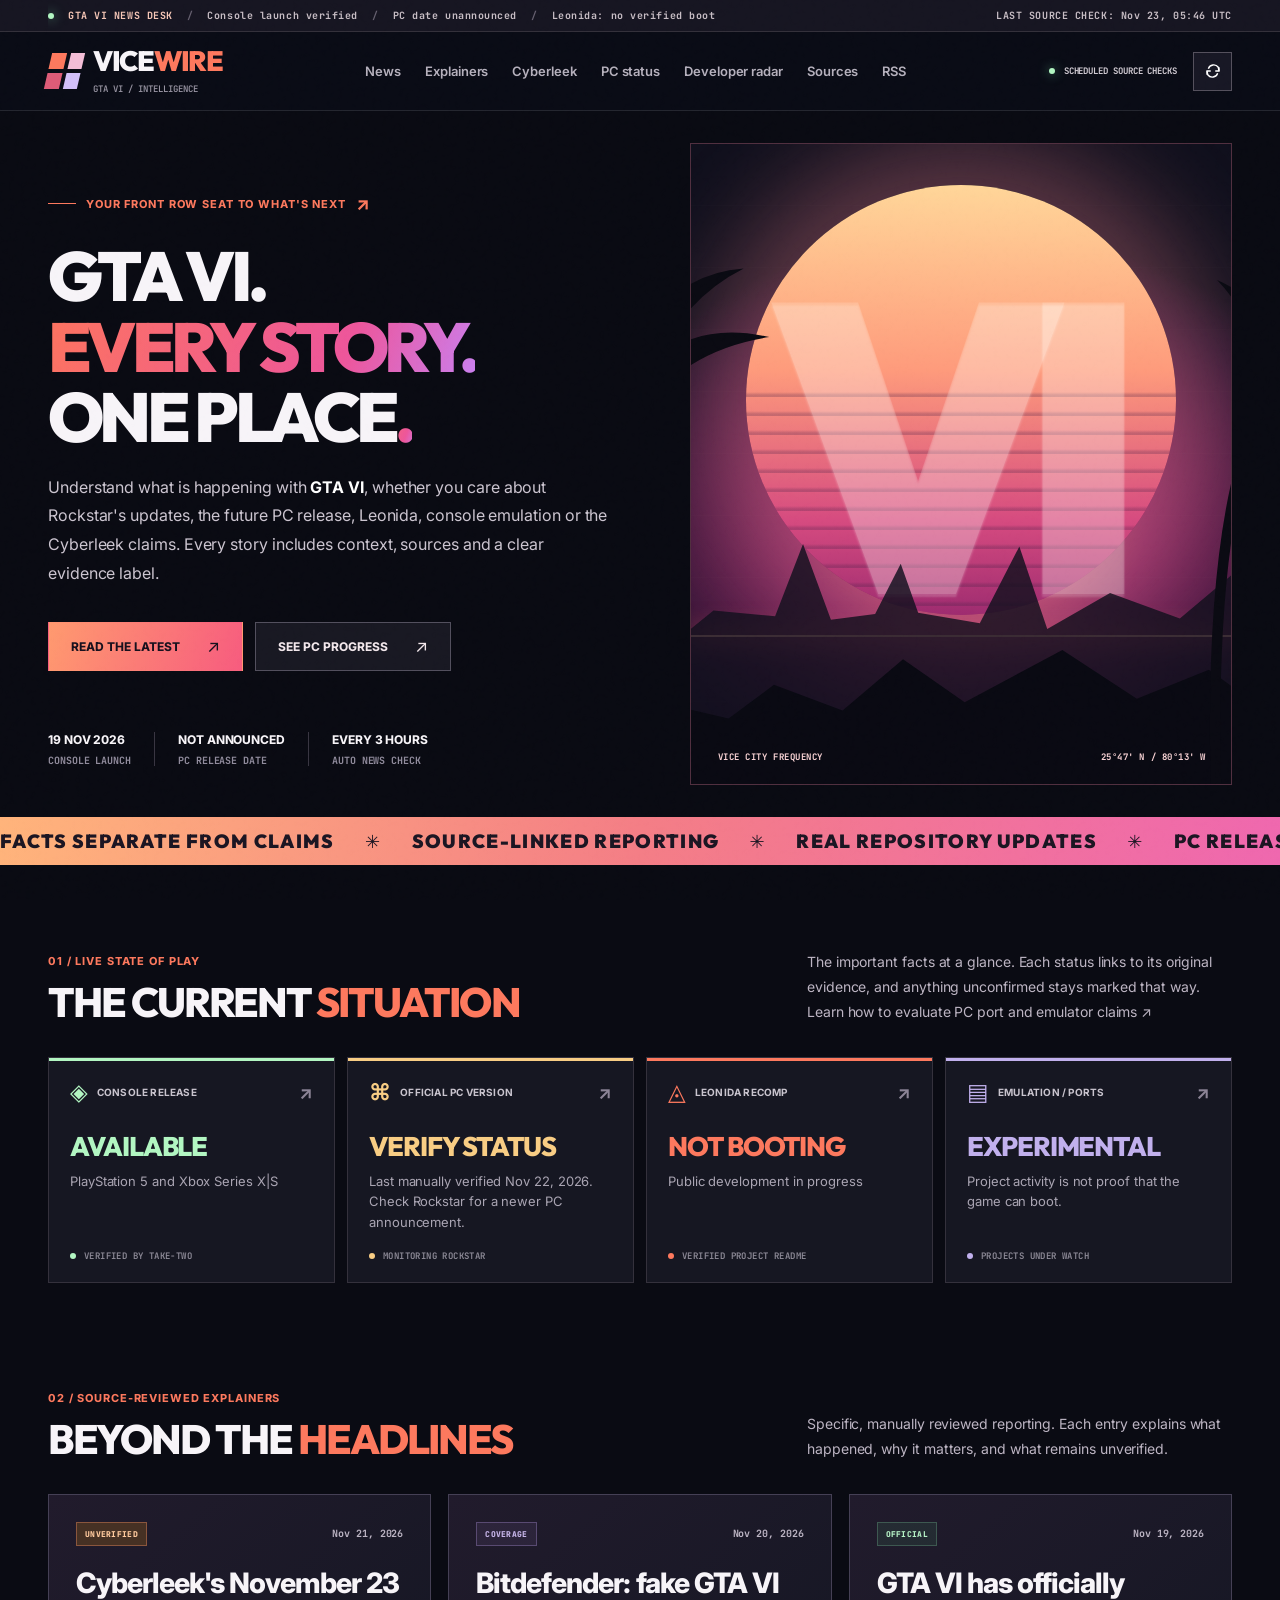
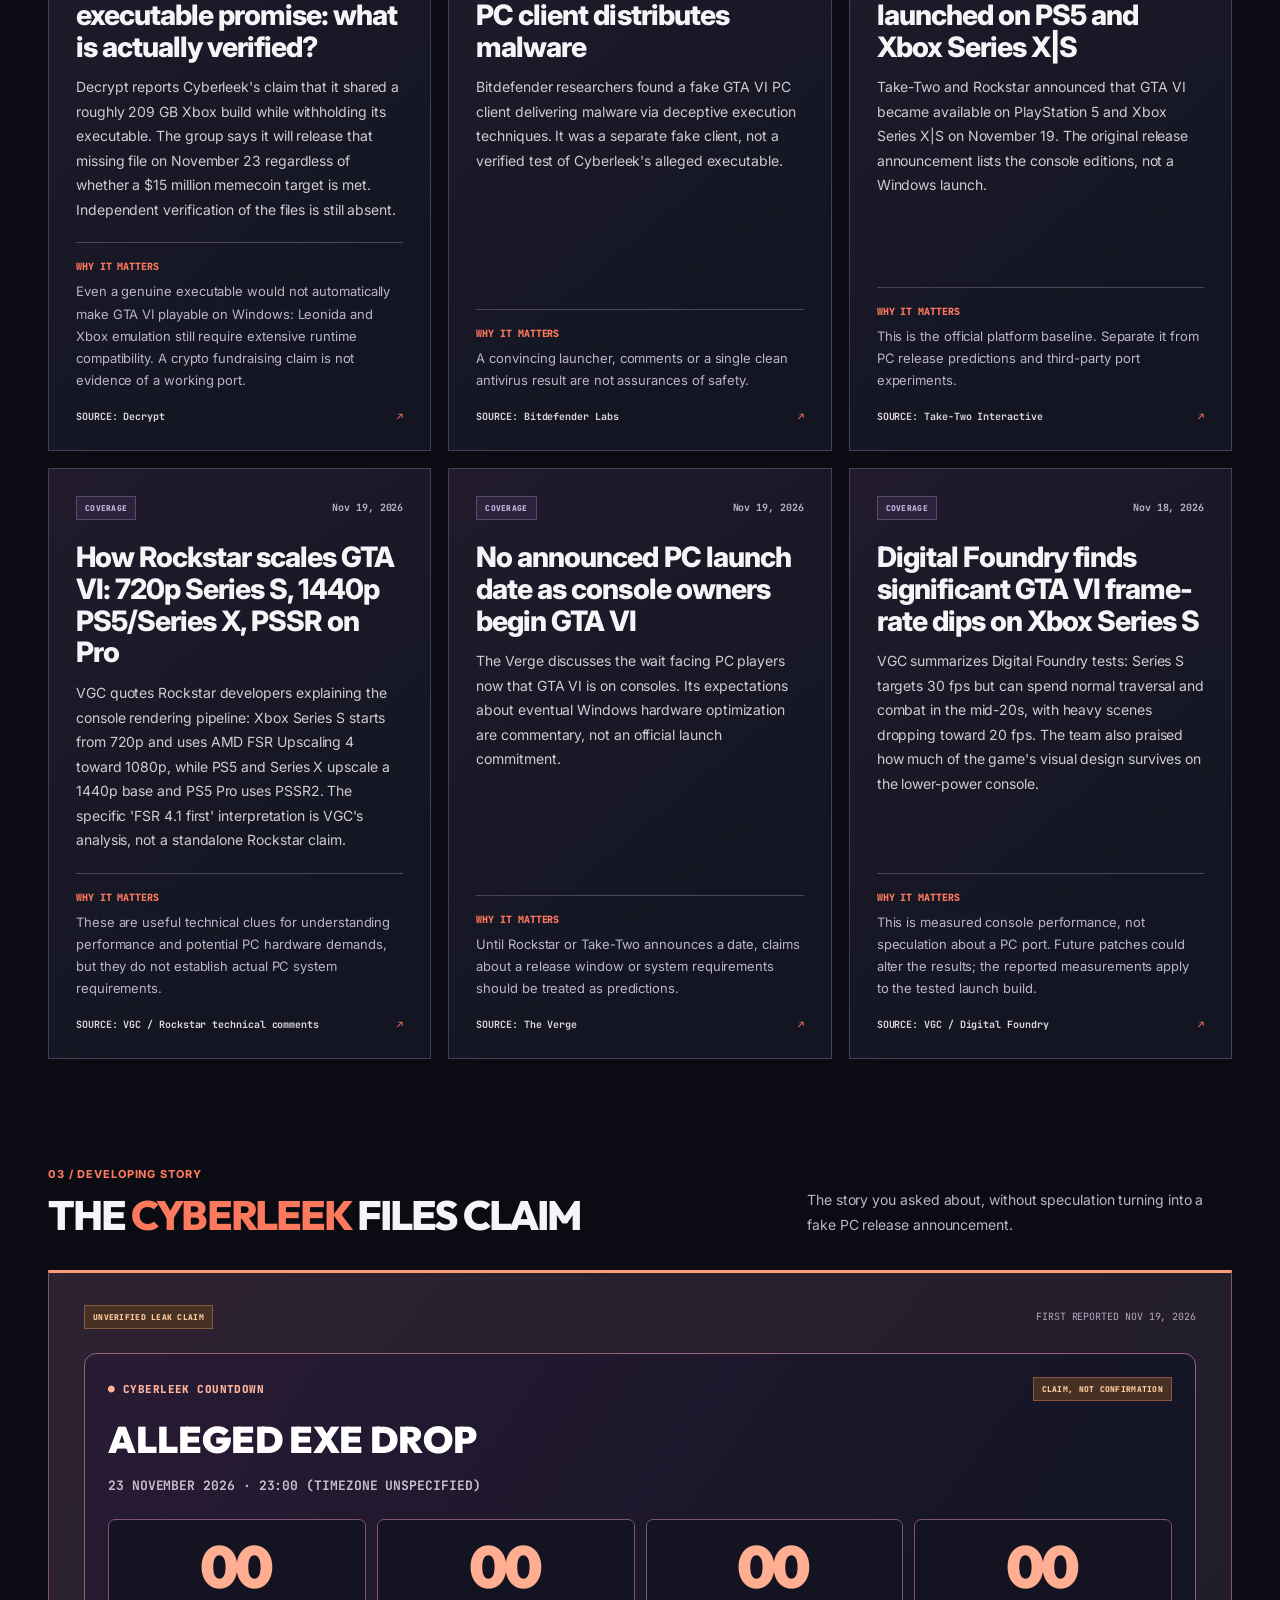
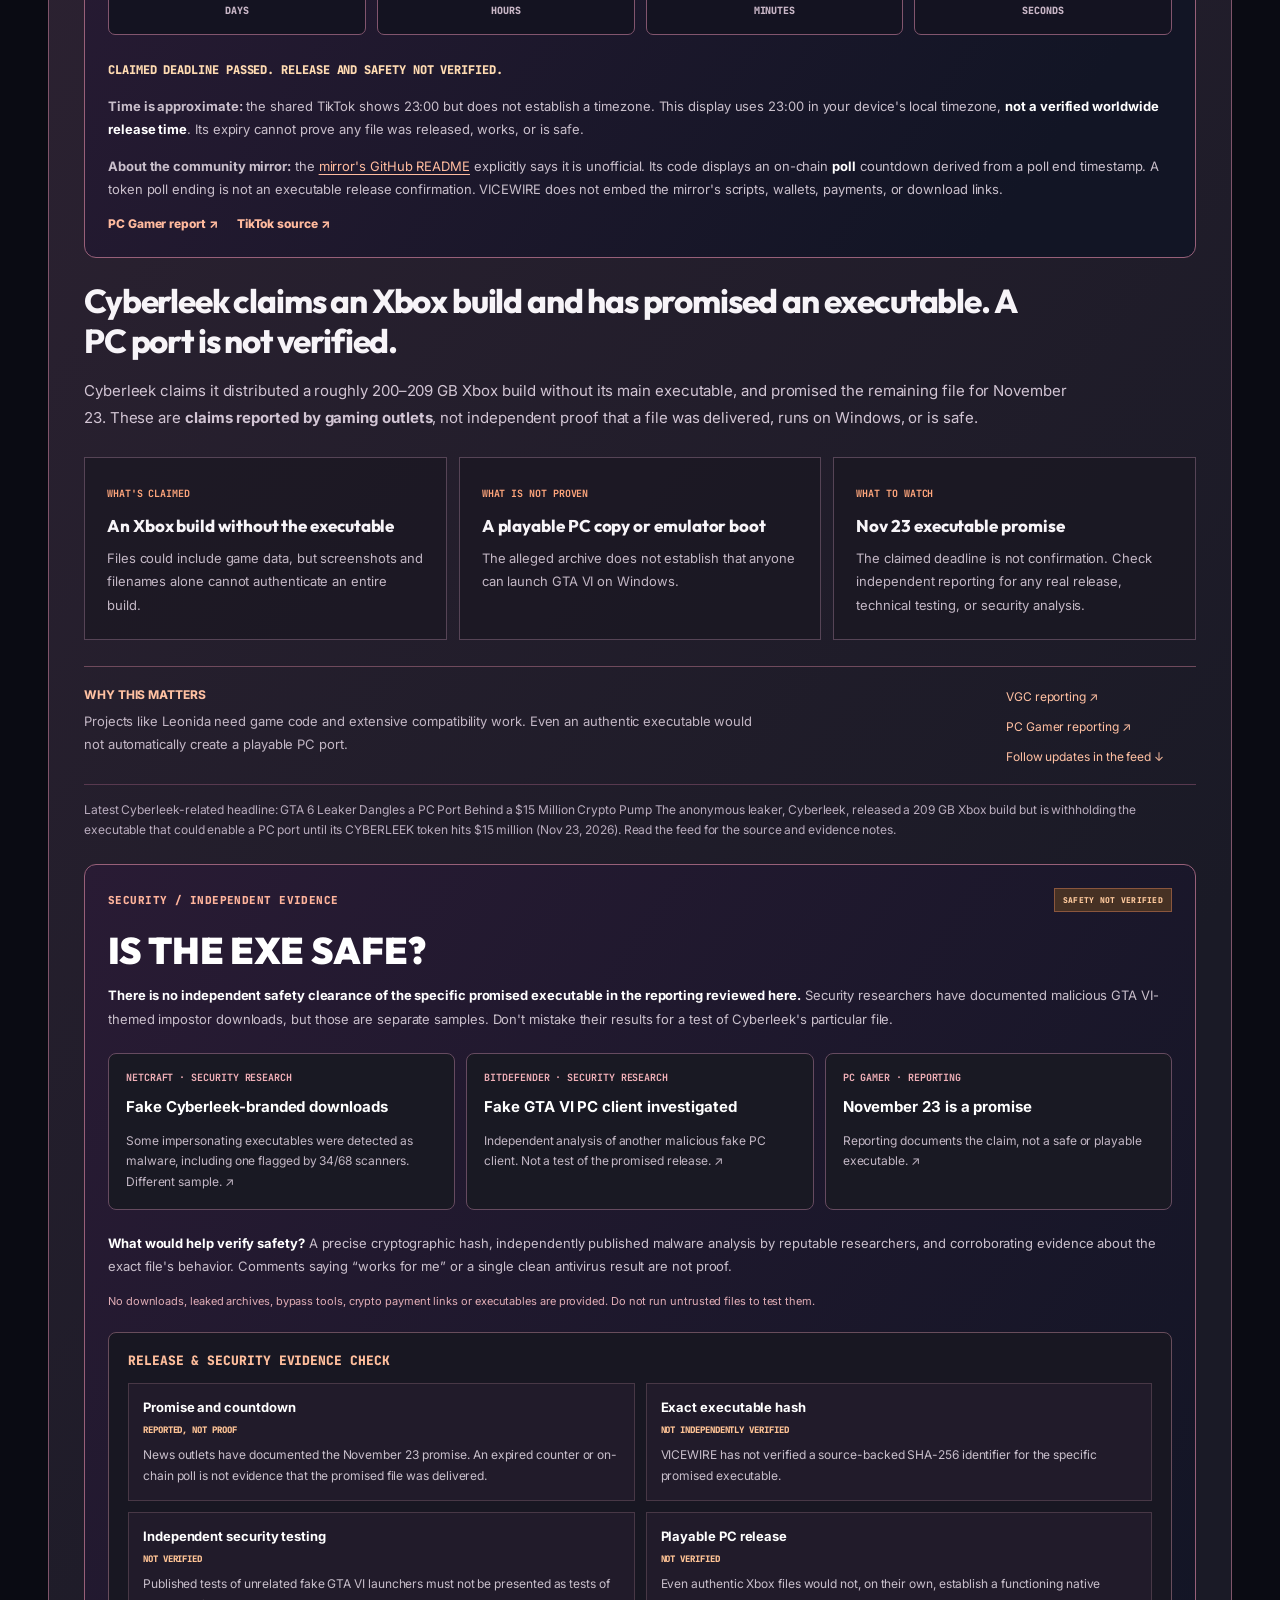
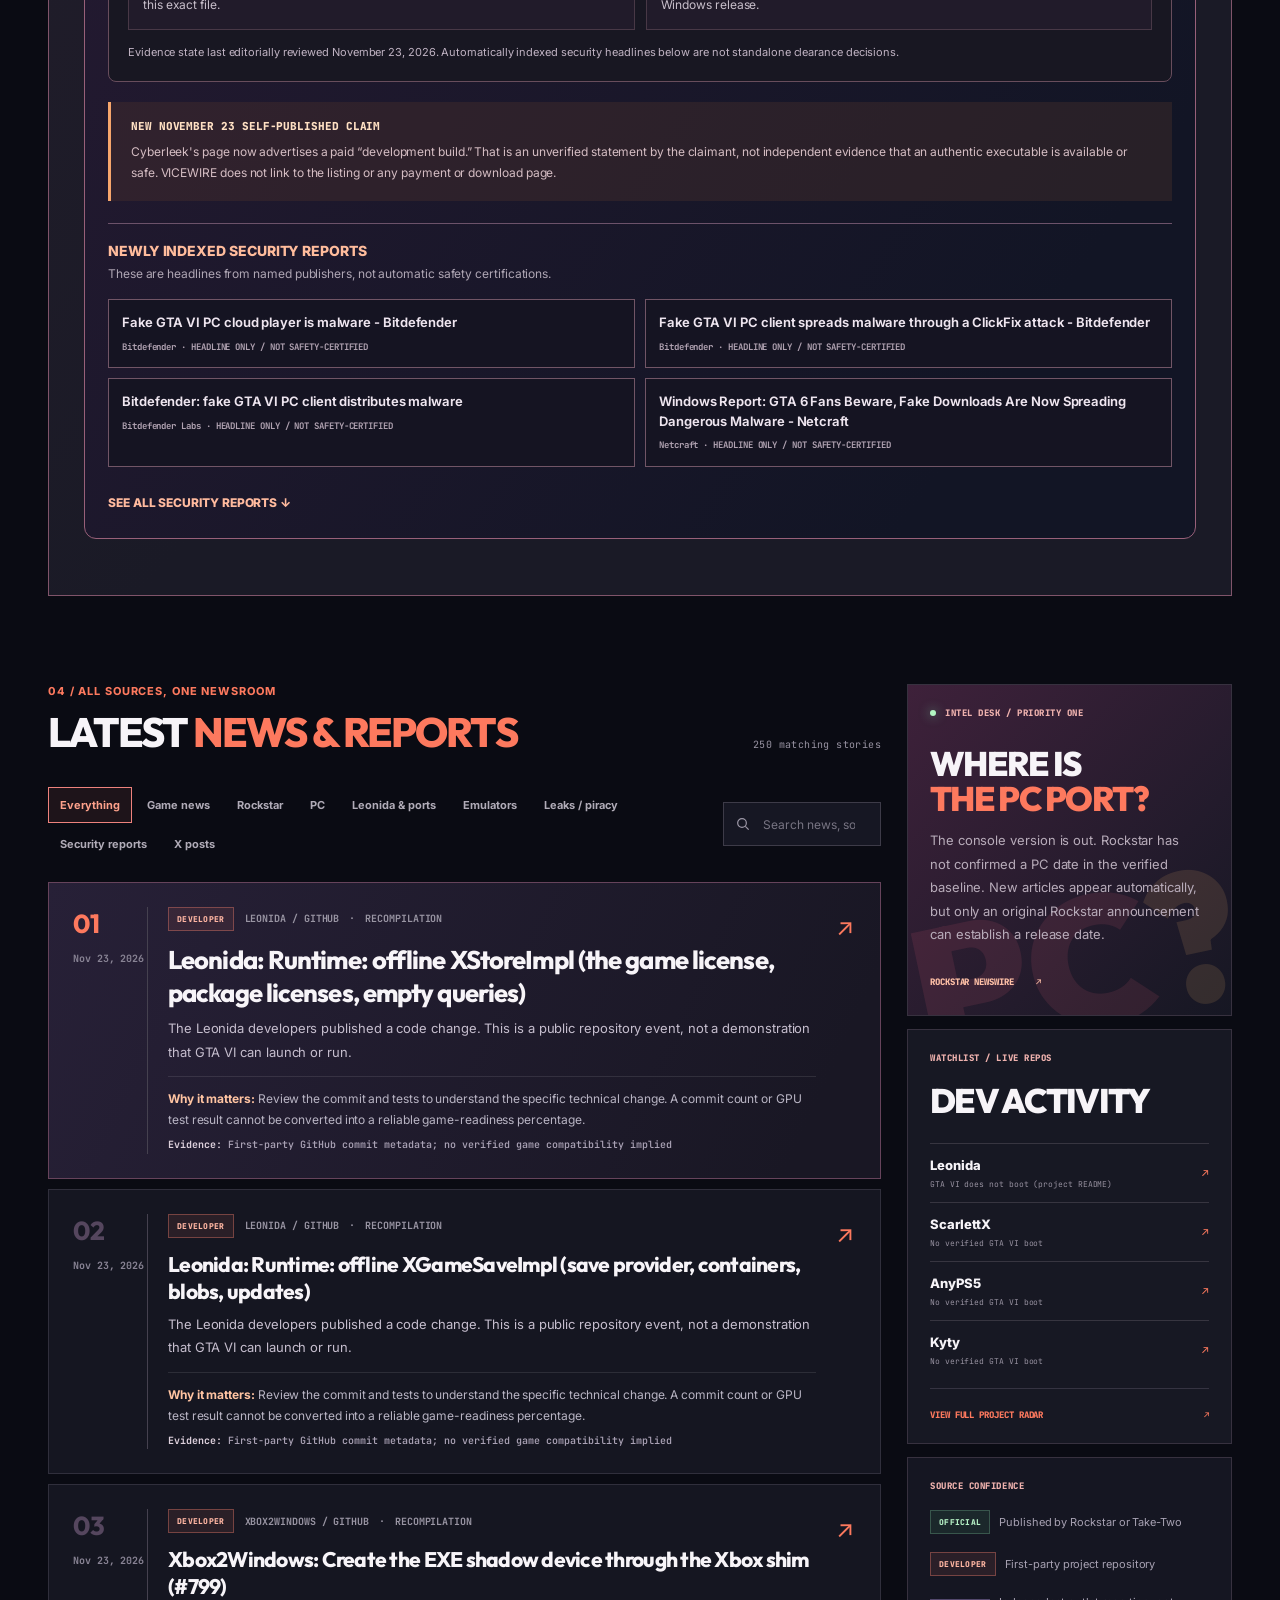
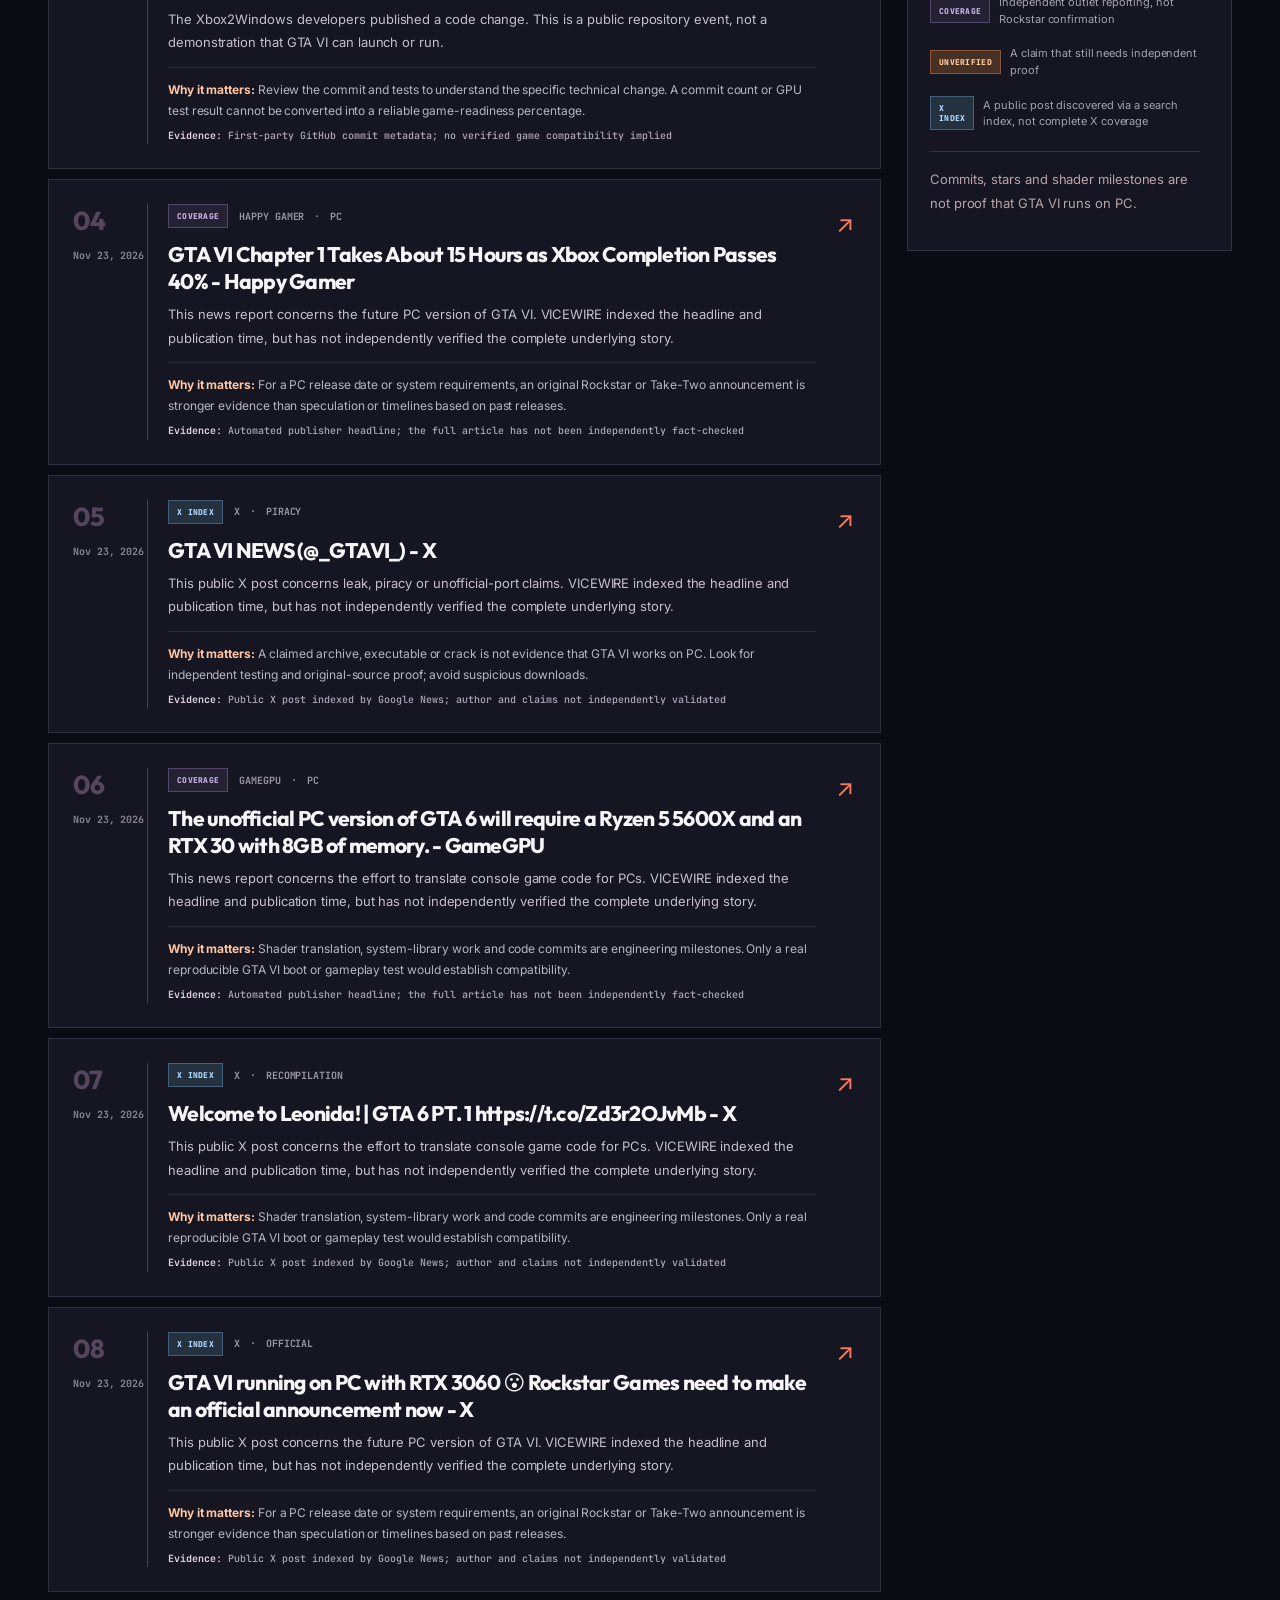
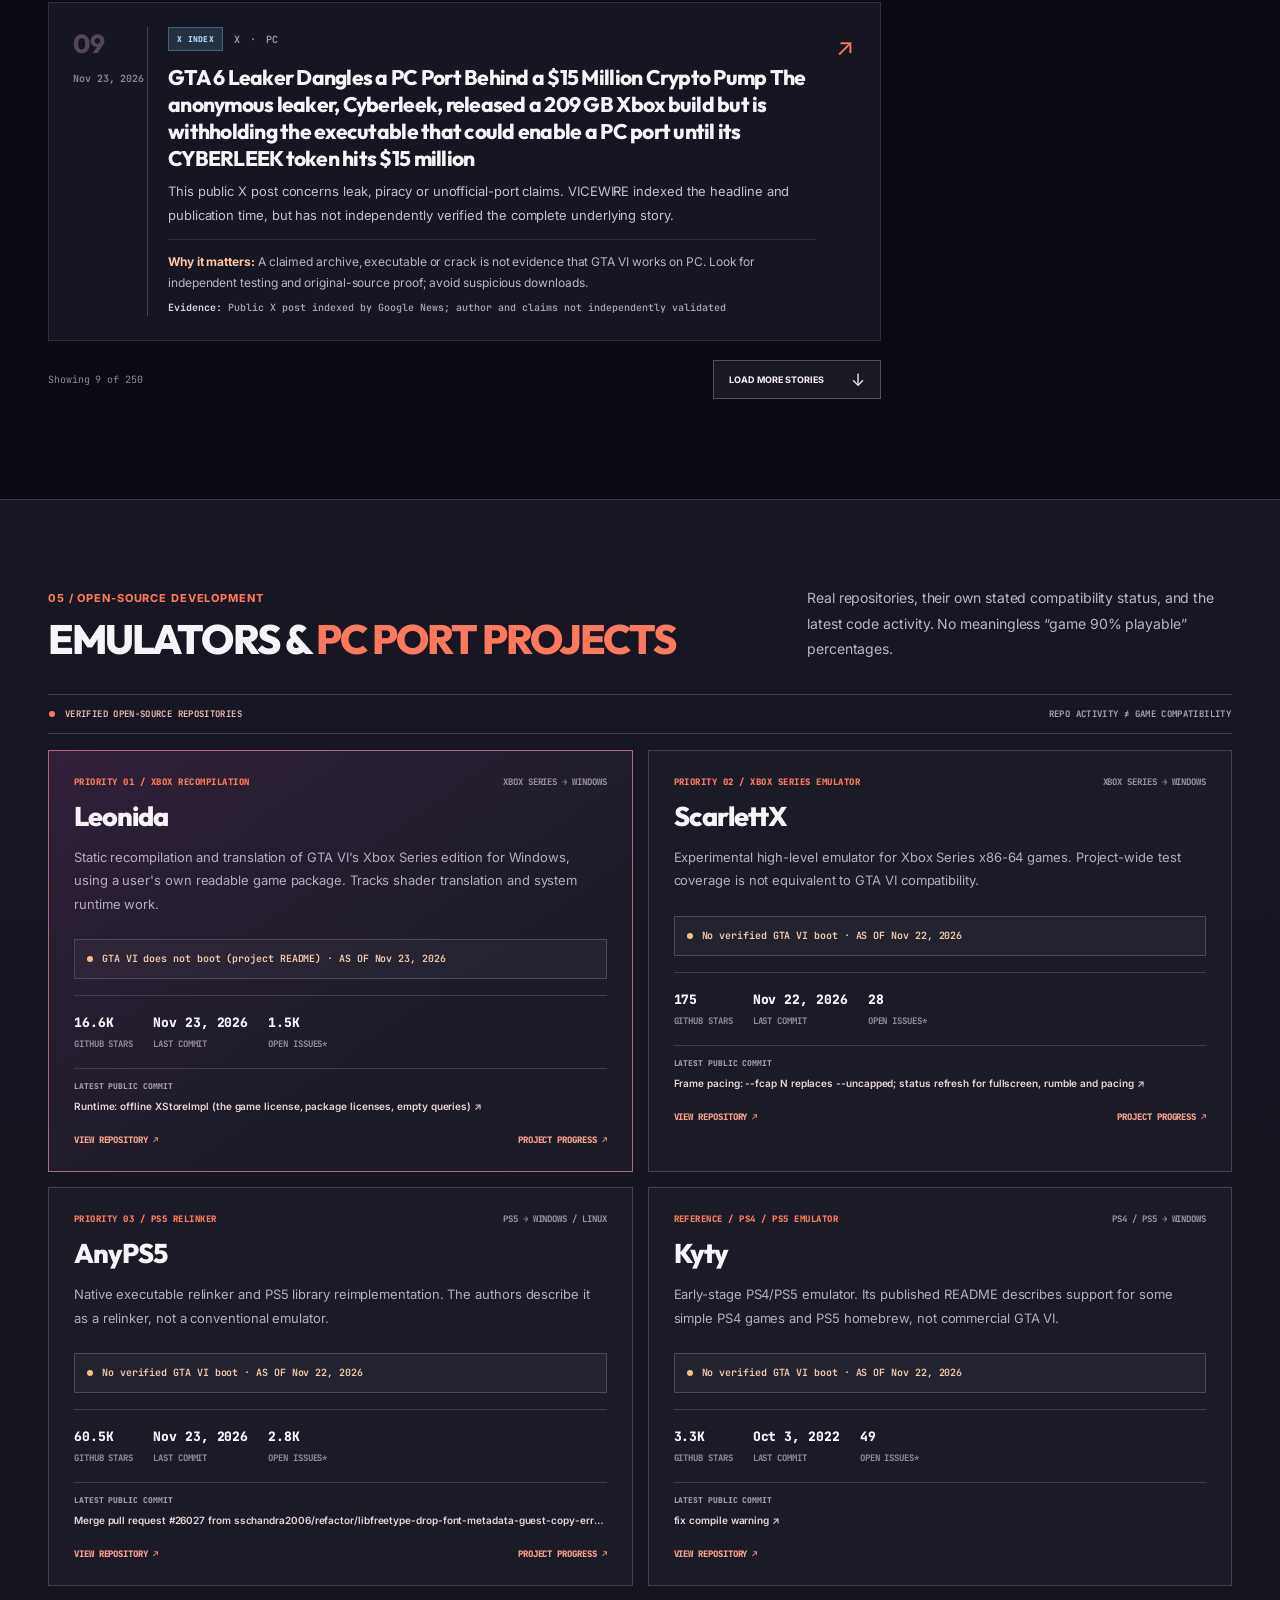
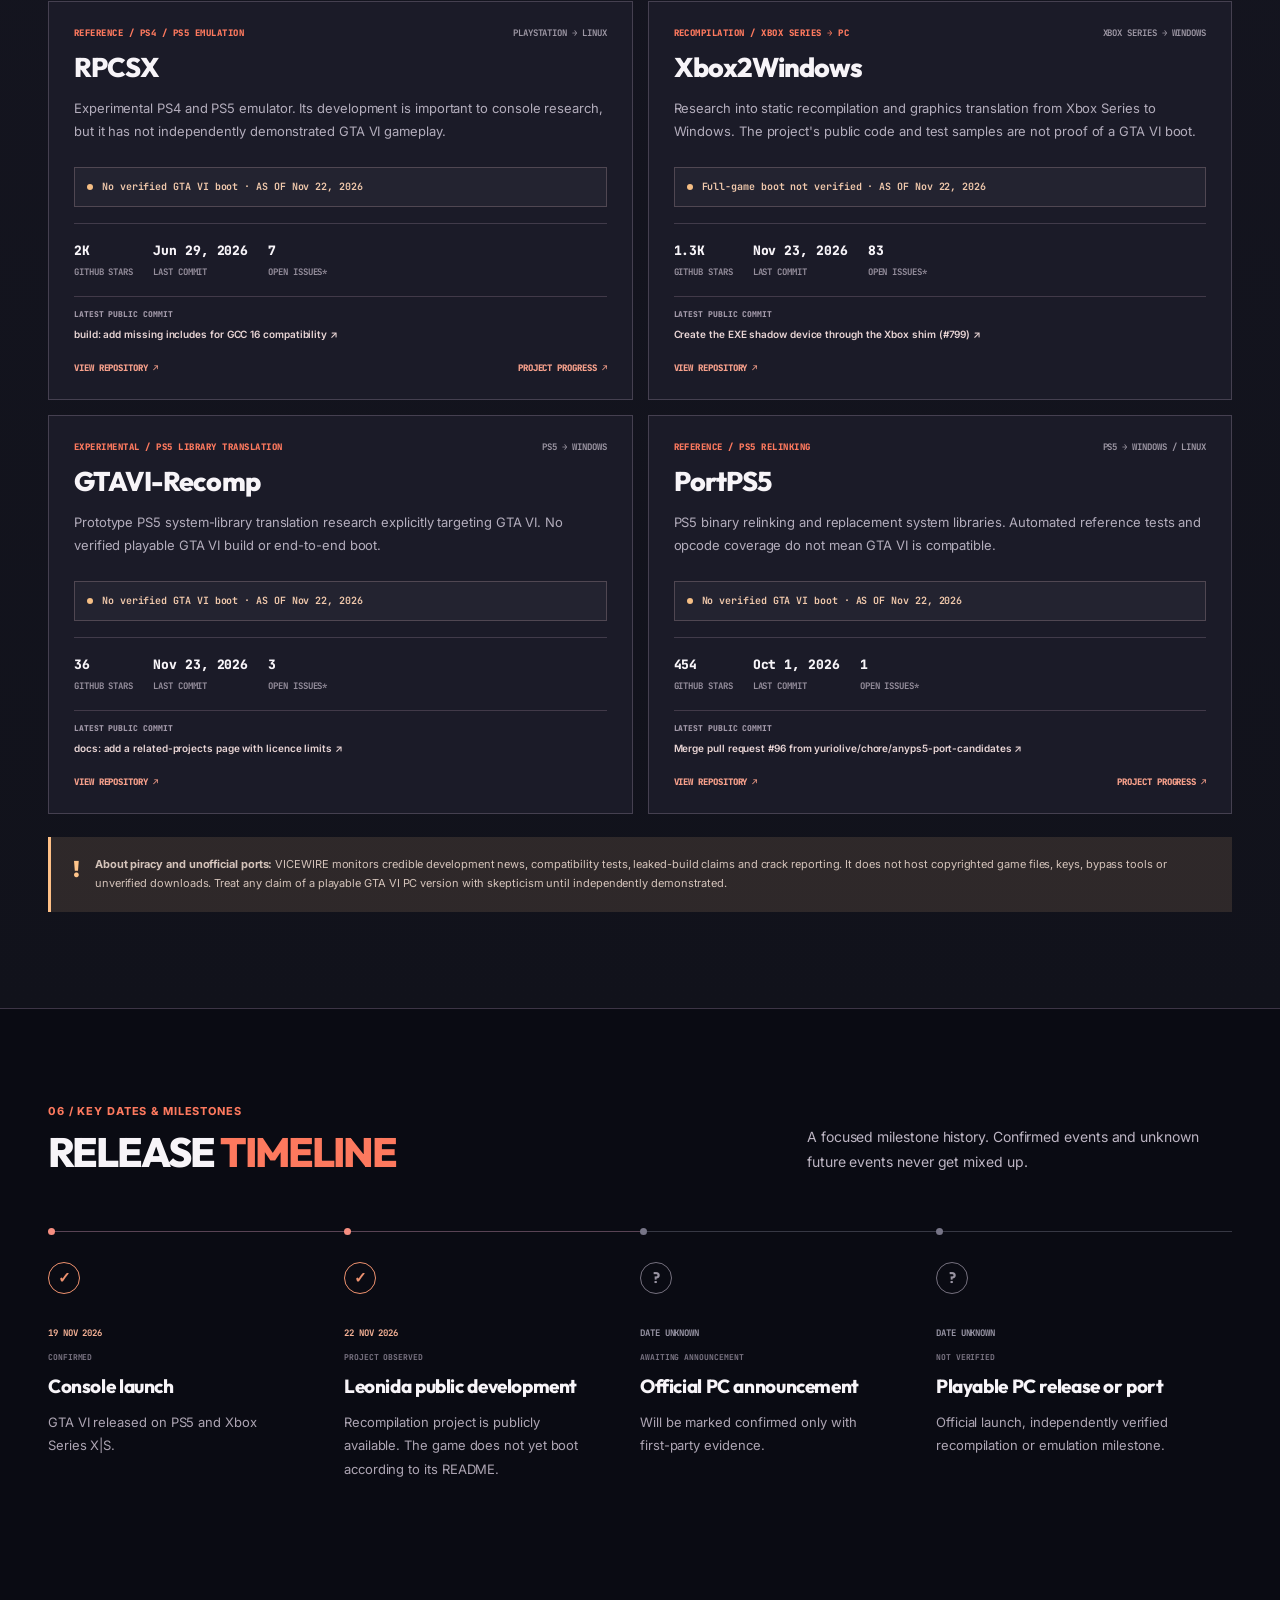
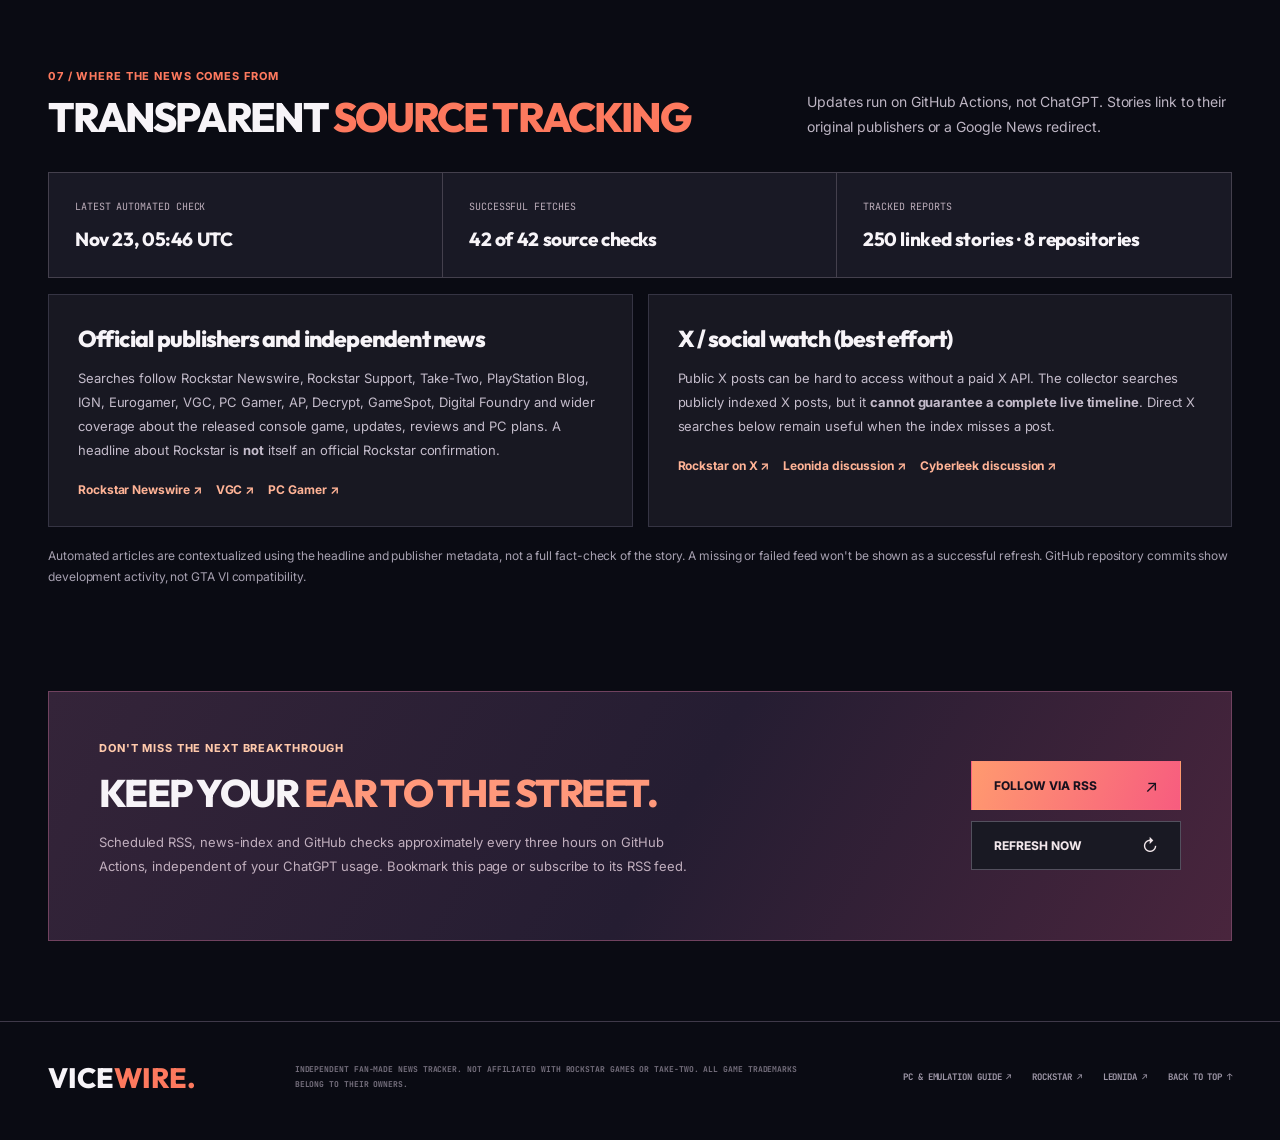
==== commit 860d7b26: "fix: clarify unofficial Cyberleek poll clock and add executable evidence checklist" ====
--- a/site/index.html
+++ b/site/index.html
@@ -66,7 +66,7 @@
       <div class="section-top"><div><div class="kicker">03 / DEVELOPING STORY</div><h2 id="leak-title">THE <span>CYBERLEEK</span> FILES CLAIM</h2></div><p>The story you asked about, without speculation turning into a fake PC release announcement.</p></div>
       <div class="developing-panel">
         <div class="developing-head"><span class="badge rumor">UNVERIFIED LEAK CLAIM</span><span class="mono">FIRST REPORTED NOV 19, 2026</span></div>
-<section class="claim-clock-panel" id="claim-clock-panel" aria-label="Cyberleek countdown claim"><div class="claim-clock-head"><span>● CYBERLEEK COUNTDOWN</span><span class="badge rumor">CLAIM, NOT CONFIRMATION</span></div><h4>ALLEGED EXE DROP</h4><p class="claim-time">23 NOVEMBER 2026 · 23:00 (TIMEZONE UNSPECIFIED)</p><div id="claim-clock" class="claim-clock" role="timer"><div><strong id="claim-d">--</strong><small>DAYS</small></div><div><strong id="claim-h">--</strong><small>HOURS</small></div><div><strong id="claim-m">--</strong><small>MINUTES</small></div><div><strong id="claim-s">--</strong><small>SECONDS</small></div></div><strong id="claim-clock-status" class="claim-clock-status" role="status">Calculating estimated time...</strong><p><b>Timezone not verified:</b> the shared TikTok shows 23:00 without a timezone. This clock uses your device's local time as an estimate. Its expiry does <strong>not</strong> prove that the file was released, works, or is safe.</p><div class="claim-links"><a href="https://www.pcgamer.com/games/grand-theft-auto/cyberleek-drops-what-they-claim-is-a-near-complete-gta-6-xbox-build-online/" target="_blank" rel="noopener noreferrer">PC Gamer report ↗</a><a href="https://vt.tiktok.com/ZSs8hL2vY/" target="_blank" rel="noopener noreferrer">TikTok source ↗</a></div></section>
+<section class="claim-clock-panel" id="claim-clock-panel" aria-label="Cyberleek countdown claim"><div class="claim-clock-head"><span>● CYBERLEEK COUNTDOWN</span><span class="badge rumor">CLAIM, NOT CONFIRMATION</span></div><h4>ALLEGED EXE DROP</h4><p class="claim-time">23 NOVEMBER 2026 · 23:00 (TIMEZONE UNSPECIFIED)</p><div id="claim-clock" class="claim-clock" role="timer"><div><strong id="claim-d">--</strong><small>DAYS</small></div><div><strong id="claim-h">--</strong><small>HOURS</small></div><div><strong id="claim-m">--</strong><small>MINUTES</small></div><div><strong id="claim-s">--</strong><small>SECONDS</small></div></div><strong id="claim-clock-status" class="claim-clock-status" role="status">Calculating estimated time...</strong><p><b>Time is approximate:</b> the shared TikTok shows 23:00 but does not establish a timezone. This display uses 23:00 in your device's local timezone, <strong>not a verified worldwide release time</strong>. Its expiry cannot prove any file was released, works, or is safe.</p><p><b>About the community mirror:</b> the <a href="https://github.com/cyberleek-mirror/cyberleek#tldr" target="_blank" rel="noopener noreferrer">mirror's GitHub README</a> explicitly says it is unofficial. Its code displays an on-chain <strong>poll</strong> countdown derived from a poll end timestamp. A token poll ending is not an executable release confirmation. VICEWIRE does not embed the mirror's scripts, wallets, payments, or download links.</p><div class="claim-links"><a href="https://www.pcgamer.com/games/grand-theft-auto/cyberleek-drops-what-they-claim-is-a-near-complete-gta-6-xbox-build-online/" target="_blank" rel="noopener noreferrer">PC Gamer report ↗</a><a href="https://vt.tiktok.com/ZSs8hL2vY/" target="_blank" rel="noopener noreferrer">TikTok source ↗</a></div></section>
         <h3>Cyberleek claims an Xbox build and has promised an executable. A PC port is not verified.</h3>
         <p class="developing-lead">Cyberleek claims it distributed a roughly 200–209 GB Xbox build without its main executable, and promised the remaining file for November 23. These are <strong>claims reported by gaming outlets</strong>, not independent proof that a file was delivered, runs on Windows, or is safe.</p>
         <div class="developing-facts">
@@ -75,7 +75,8 @@
           <div><span>WHAT TO WATCH</span><strong>Nov 23 executable promise</strong><p>The claimed deadline is not confirmation. Check independent reporting for any real release, technical testing, or security analysis.</p></div>
         </div>
         <div class="developing-bottom"><div><strong>WHY THIS MATTERS</strong><p>Projects like Leonida need game code and extensive compatibility work. Even an authentic executable would not automatically create a playable PC port.</p></div><div class="source-links"><a href="https://www.videogameschronicle.com/news/cyberleek-claims-to-release-development-build-of-gta-6/" target="_blank" rel="noopener noreferrer">VGC reporting ↗</a><a href="https://www.pcgamer.com/games/grand-theft-auto/cyberleek-drops-what-they-claim-is-a-near-complete-gta-6-xbox-build-online/" target="_blank" rel="noopener noreferrer">PC Gamer reporting ↗</a><a href="#news">Follow updates in the feed ↓</a></div></div><div id="leak-activity" class="leak-activity">Latest related news is in the feed below.</div>
-<section class="claim-safety" id="security-watch" aria-labelledby="claim-safety-title"><div class="claim-clock-head"><span>SECURITY / INDEPENDENT EVIDENCE</span><span class="badge rumor">SAFETY NOT VERIFIED</span></div><h4 id="claim-safety-title">IS THE EXE SAFE?</h4><p><strong>There is no independent safety clearance of the specific promised executable in the reporting reviewed here.</strong> Security researchers have documented malicious GTA VI-themed impostor downloads, but those are separate samples. Don't mistake their results for a test of Cyberleek's particular file.</p><div class="claim-source-grid"><a href="https://www.netcraft.com/blog/how-attackers-are-capitalizing-on-the-hype-around-the-grand-theft-auto-vi-release" target="_blank" rel="noopener noreferrer"><small>NETCRAFT · SECURITY RESEARCH</small><strong>Fake Cyberleek-branded downloads</strong><span>Some impersonating executables were detected as malware, including one flagged by 34/68 scanners. Different sample. ↗</span></a><a href="https://www.bitdefender.com/en-us/blog/labs/fake-gta-vi-pc-client-malware-clickfix" target="_blank" rel="noopener noreferrer"><small>BITDEFENDER · SECURITY RESEARCH</small><strong>Fake GTA VI PC client investigated</strong><span>Independent analysis of another malicious fake PC client. Not a test of the promised release. ↗</span></a><a href="https://www.pcgamer.com/games/grand-theft-auto/cyberleek-drops-what-they-claim-is-a-near-complete-gta-6-xbox-build-online/" target="_blank" rel="noopener noreferrer"><small>PC GAMER · REPORTING</small><strong>November 23 is a promise</strong><span>Reporting documents the claim, not a safe or playable executable. ↗</span></a></div><p><strong>What would help verify safety?</strong> A precise cryptographic hash, independently published malware analysis by reputable researchers, and corroborating evidence about the exact file's behavior. Comments saying “works for me” or a single clean antivirus result are not proof.</p><p class="claim-disclaimer">No downloads, leaked archives, bypass tools, crypto payment links or executables are provided. Do not run untrusted files to test them.</p><div class="claim-reviewed-status"><strong>NEW NOVEMBER 23 SELF-PUBLISHED CLAIM</strong><p>Cyberleek's page now advertises a paid “development build.” That is an unverified statement by the claimant, not independent evidence that an authentic executable is available or safe. VICEWIRE does not link to the listing or any payment or download page.</p></div><div class="claim-new-reports" aria-labelledby="claim-new-reports-title"><h5 id="claim-new-reports-title">NEWLY INDEXED SECURITY REPORTS</h5><p>These are headlines from named publishers, not automatic safety certifications.</p><div id="claim-safety-reports" class="claim-safety-reports"><span>Loading the latest published security coverage...</span></div></div><a class="claim-security-link" href="#news">SEE ALL SECURITY REPORTS ↓</a></section>
+<section class="claim-safety" id="security-watch" aria-labelledby="claim-safety-title"><div class="claim-clock-head"><span>SECURITY / INDEPENDENT EVIDENCE</span><span class="badge rumor">SAFETY NOT VERIFIED</span></div><h4 id="claim-safety-title">IS THE EXE SAFE?</h4><p><strong>There is no independent safety clearance of the specific promised executable in the reporting reviewed here.</strong> Security researchers have documented malicious GTA VI-themed impostor downloads, but those are separate samples. Don't mistake their results for a test of Cyberleek's particular file.</p><div class="claim-source-grid"><a href="https://www.netcraft.com/blog/how-attackers-are-capitalizing-on-the-hype-around-the-grand-theft-auto-vi-release" target="_blank" rel="noopener noreferrer"><small>NETCRAFT · SECURITY RESEARCH</small><strong>Fake Cyberleek-branded downloads</strong><span>Some impersonating executables were detected as malware, including one flagged by 34/68 scanners. Different sample. ↗</span></a><a href="https://www.bitdefender.com/en-us/blog/labs/fake-gta-vi-pc-client-malware-clickfix" target="_blank" rel="noopener noreferrer"><small>BITDEFENDER · SECURITY RESEARCH</small><strong>Fake GTA VI PC client investigated</strong><span>Independent analysis of another malicious fake PC client. Not a test of the promised release. ↗</span></a><a href="https://www.pcgamer.com/games/grand-theft-auto/cyberleek-drops-what-they-claim-is-a-near-complete-gta-6-xbox-build-online/" target="_blank" rel="noopener noreferrer"><small>PC GAMER · REPORTING</small><strong>November 23 is a promise</strong><span>Reporting documents the claim, not a safe or playable executable. ↗</span></a></div><p><strong>What would help verify safety?</strong> A precise cryptographic hash, independently published malware analysis by reputable researchers, and corroborating evidence about the exact file's behavior. Comments saying “works for me” or a single clean antivirus result are not proof.</p><p class="claim-disclaimer">No downloads, leaked archives, bypass tools, crypto payment links or executables are provided. Do not run untrusted files to test them.</p><div class="claim-evidence-check" aria-label="Evidence required before treating the promised executable as verified"><h5>RELEASE & SECURITY EVIDENCE CHECK</h5><div class="claim-evidence-rows"><div><strong>Promise and countdown</strong><span>REPORTED, NOT PROOF</span><p>News outlets have documented the November 23 promise. An expired counter or on-chain poll is not evidence that the promised file was delivered.</p></div><div><strong>Exact executable hash</strong><span>NOT INDEPENDENTLY VERIFIED</span><p>VICEWIRE has not verified a source-backed SHA-256 identifier for the specific promised executable.</p></div><div><strong>Independent security testing</strong><span>NOT VERIFIED</span><p>Published tests of unrelated fake GTA VI launchers must not be presented as tests of this exact file.</p></div><div><strong>Playable PC release</strong><span>NOT VERIFIED</span><p>Even authentic Xbox files would not, on their own, establish a functioning native Windows release.</p></div></div><p class="claim-evidence-foot">Evidence state last editorially reviewed November 23, 2026. Automatically indexed security headlines below are not standalone clearance decisions.</p></div>
+<div class="claim-reviewed-status"><strong>NEW NOVEMBER 23 SELF-PUBLISHED CLAIM</strong><p>Cyberleek's page now advertises a paid “development build.” That is an unverified statement by the claimant, not independent evidence that an authentic executable is available or safe. VICEWIRE does not link to the listing or any payment or download page.</p></div><div class="claim-new-reports" aria-labelledby="claim-new-reports-title"><h5 id="claim-new-reports-title">NEWLY INDEXED SECURITY REPORTS</h5><p>These are headlines from named publishers, not automatic safety certifications.</p><div id="claim-safety-reports" class="claim-safety-reports"><span>Loading the latest published security coverage...</span></div></div><a class="claim-security-link" href="#news">SEE ALL SECURITY REPORTS ↓</a></section>
       </div>
     </section>
     <section class="shell feed-layout" id="news">
--- a/site/assets/styles.css
+++ b/site/assets/styles.css
@@ -53,3 +53,15 @@
 .claim-safety-reports>a small{color:#b0a2b1;font:700 9px/1.5 var(--mono)}
 .claim-safety-reports>p,.claim-safety-reports>span{color:#beb4c0;font-size:12px}
 @media(max-width:640px){.claim-safety-reports{grid-template-columns:1fr}.claim-reviewed-status{padding:13px}}
+
+/* Independent-evidence checkpoint for the Cyberleek release claim */
+.claim-clock-panel p a{color:#ffbc9f;text-decoration:underline;text-underline-offset:3px}
+.claim-evidence-check{margin:20px 0;padding:19px;border:1px solid #684d5c;background:#181722;border-radius:8px}
+.claim-evidence-check h5{margin:0 0 14px;color:#ffbe9c;font:800 13px var(--mono)}
+.claim-evidence-rows{display:grid;grid-template-columns:repeat(2,minmax(0,1fr));gap:11px}
+.claim-evidence-rows>div{min-width:0;border:1px solid #483846;background:#211b2a;padding:14px}
+.claim-evidence-rows strong{display:block;color:#fff;font:700 13px/1.5 var(--body)}
+.claim-evidence-rows span{display:block;margin-top:7px;color:#ffc496;font:800 9px var(--mono)}
+.claim-evidence-rows p{font:400 12px/1.7 var(--body);color:#c8bfcb;margin:9px 0 0}
+.claim-evidence-foot{font:400 11px/1.7 var(--body);color:#c0b3c3;margin:13px 0 0}
+@media(max-width:640px){.claim-evidence-rows{grid-template-columns:1fr}}
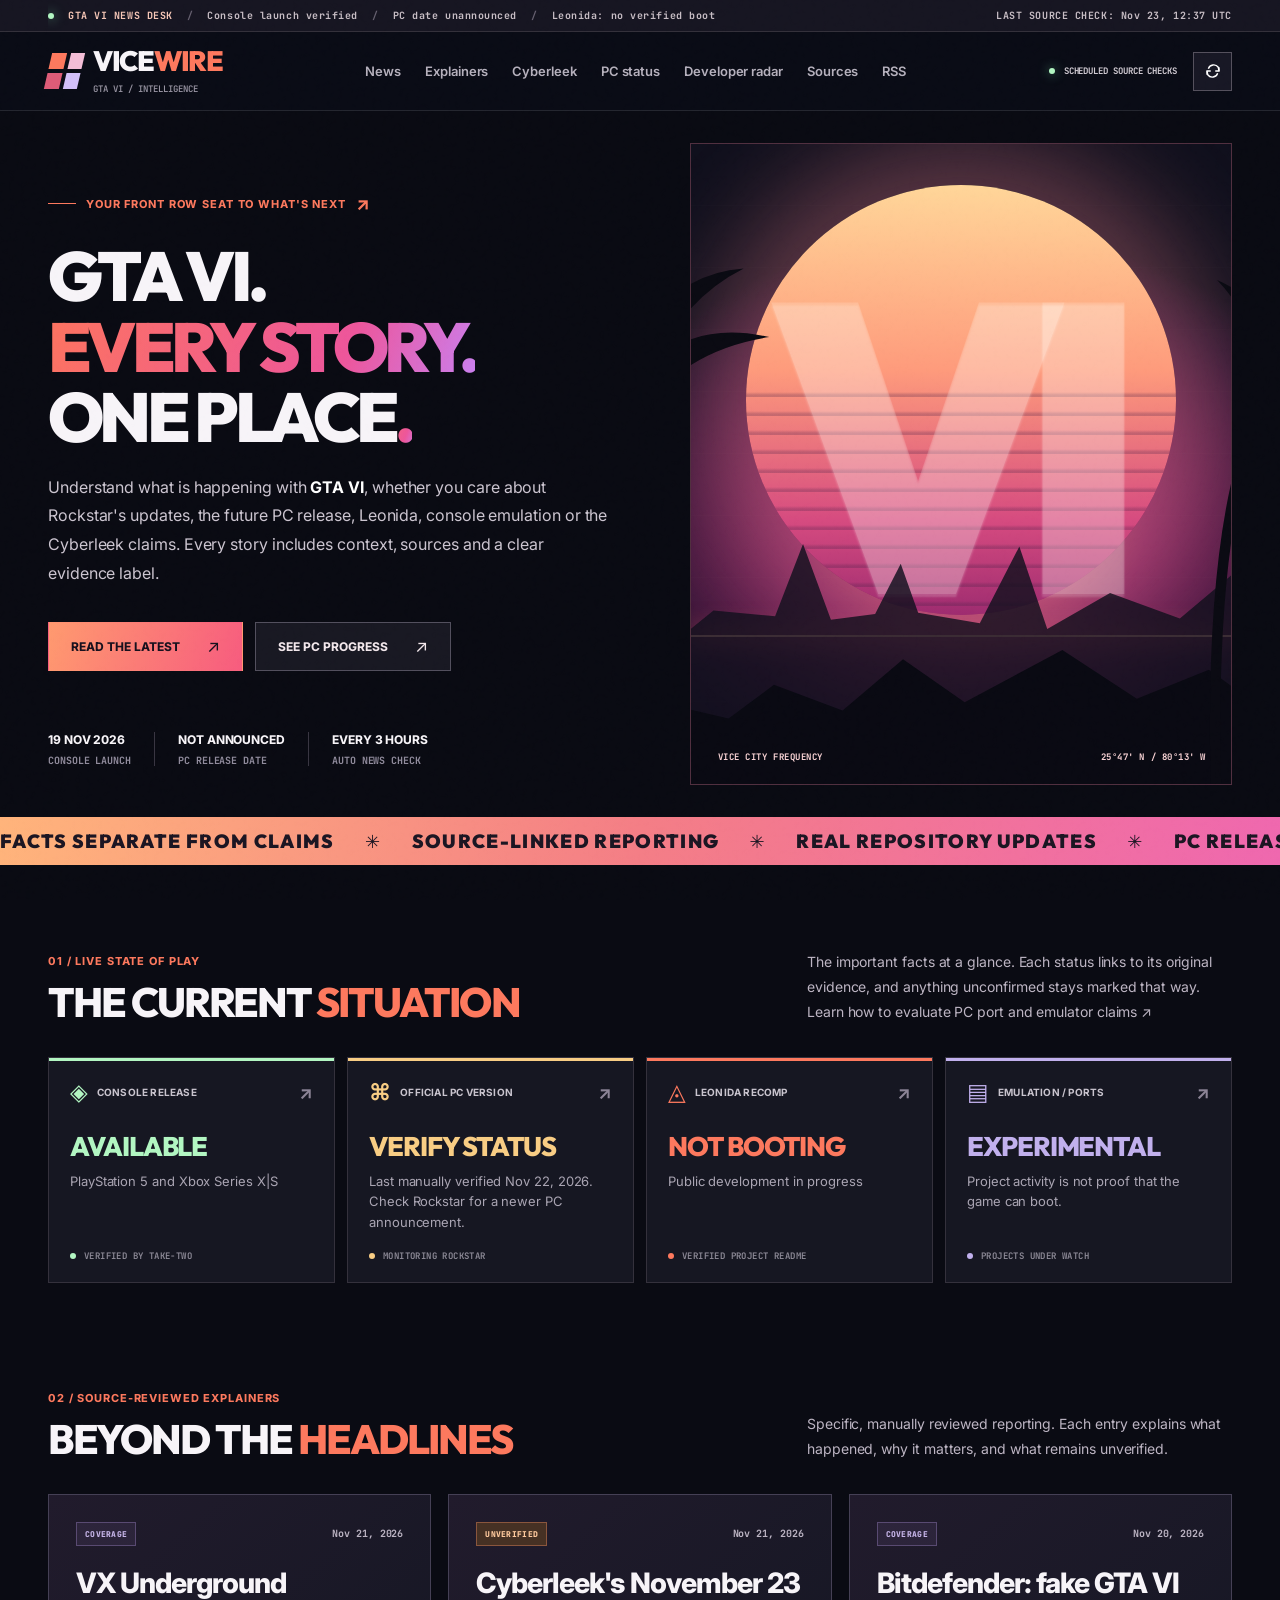
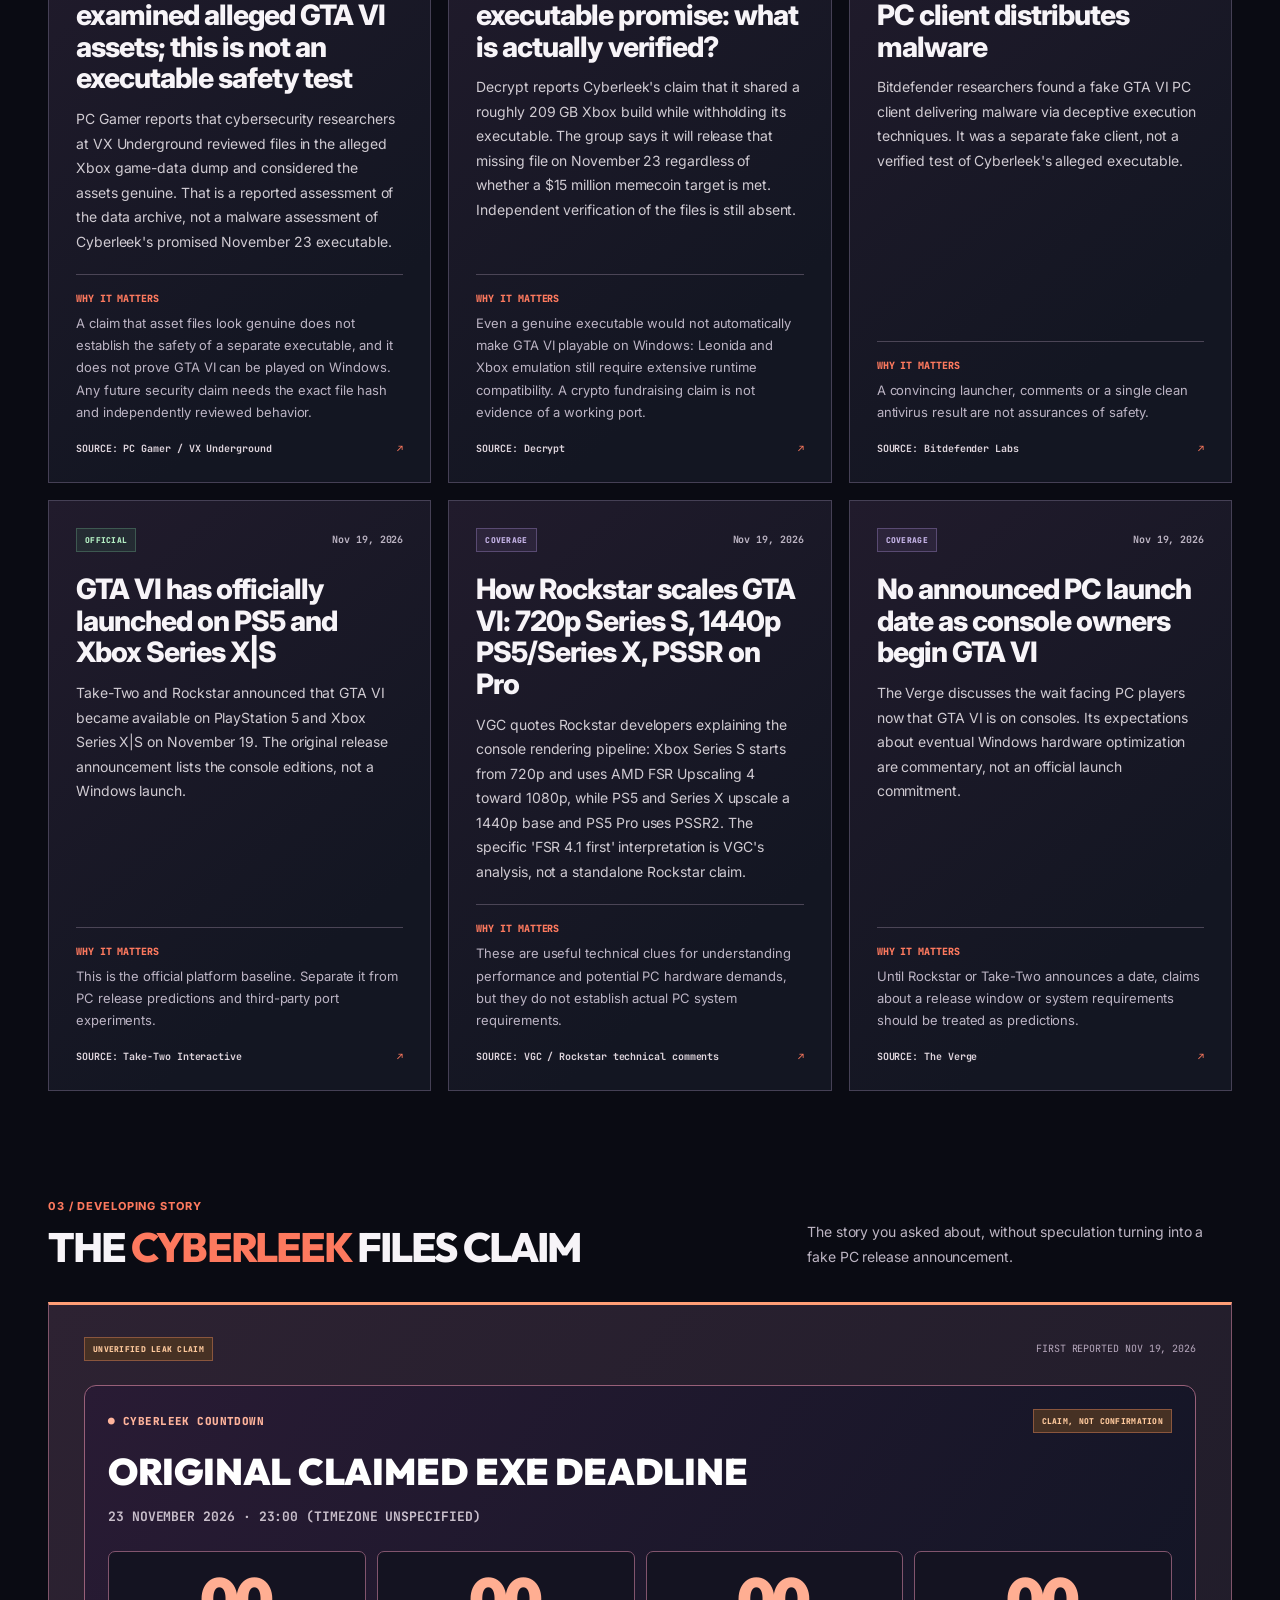
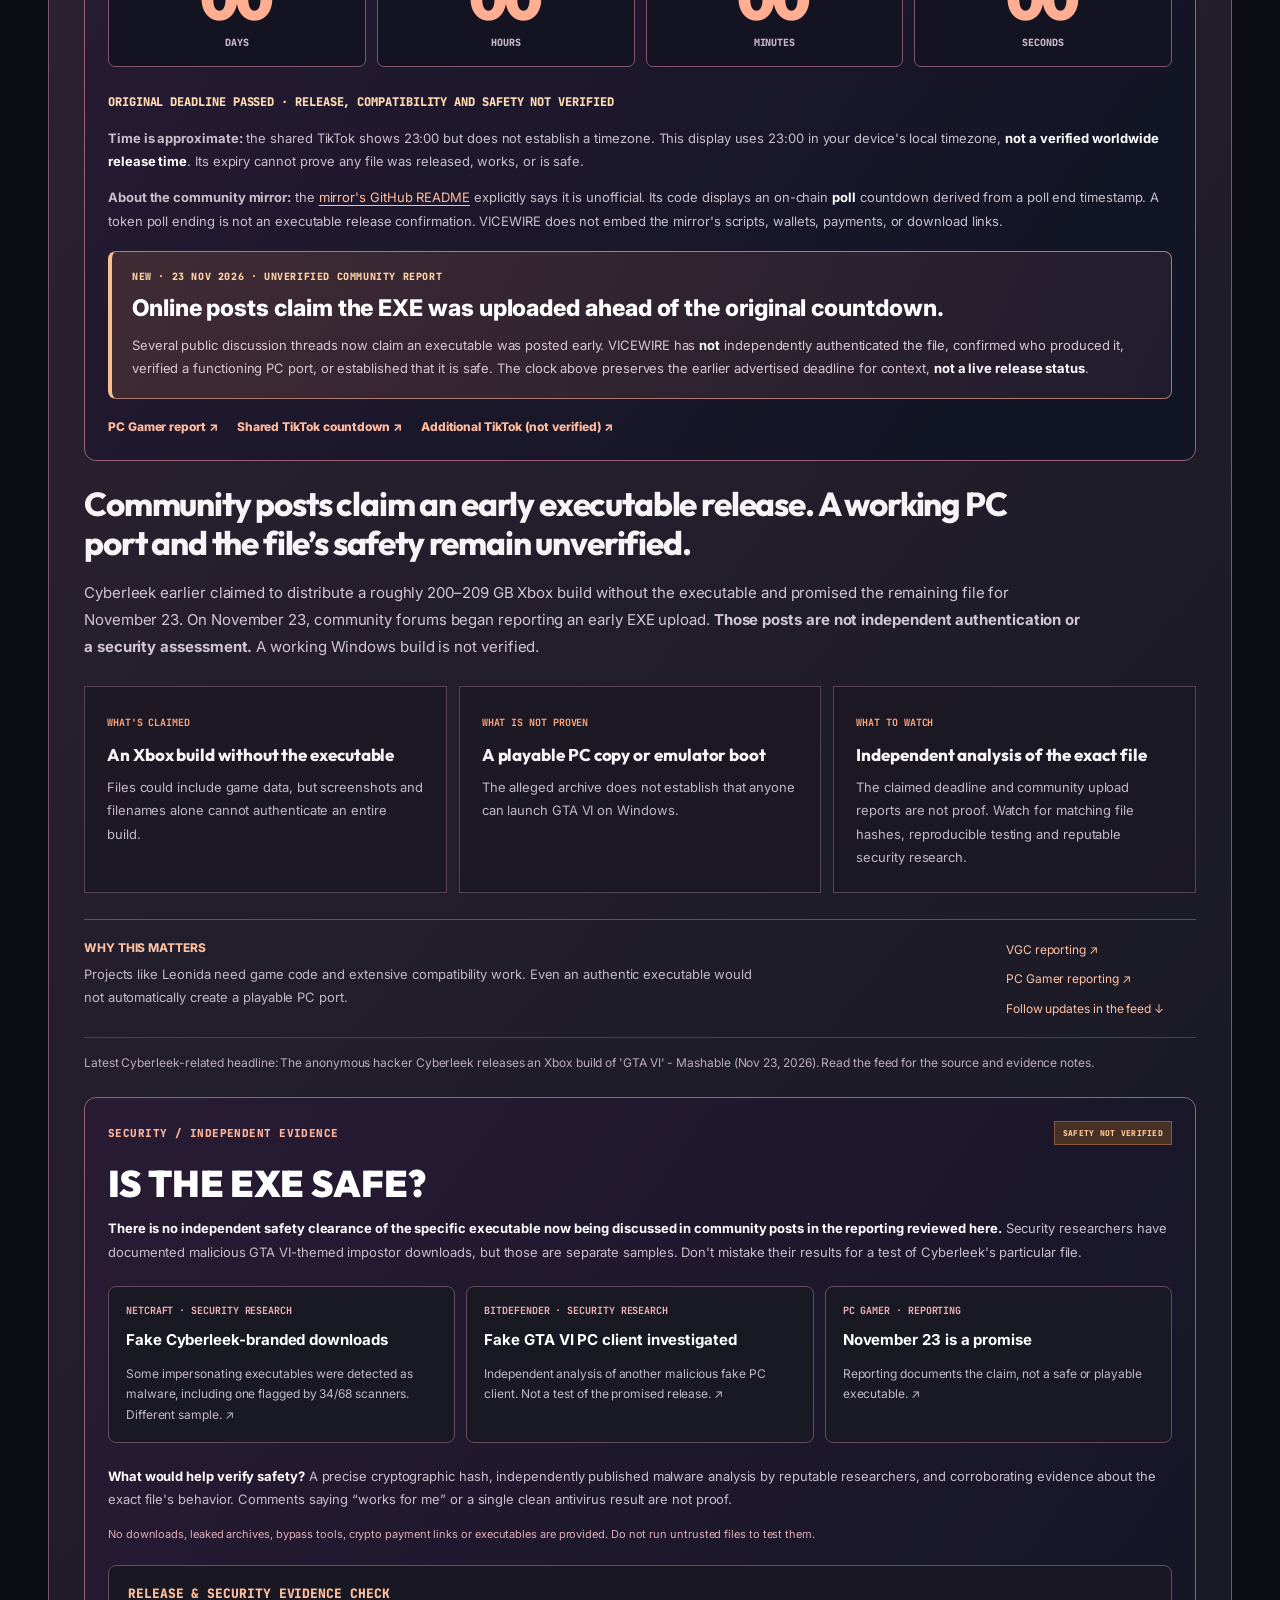
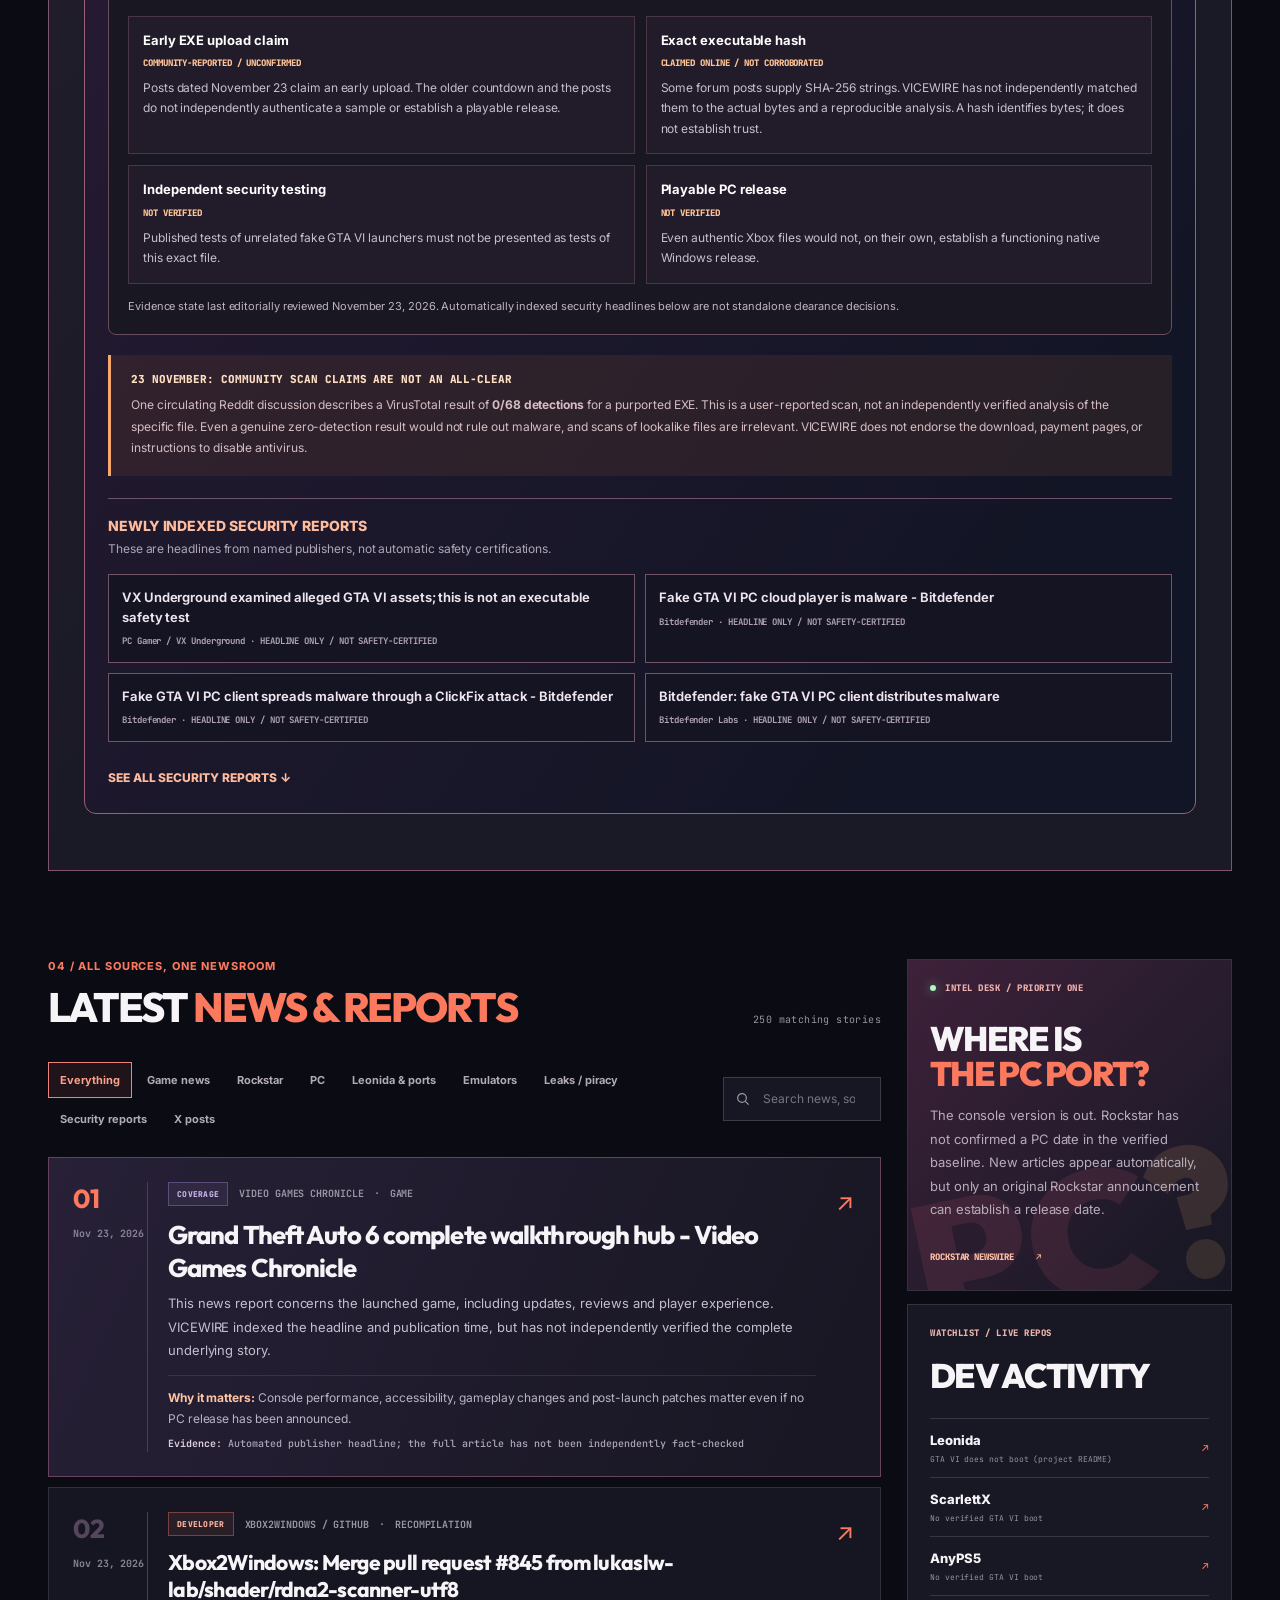
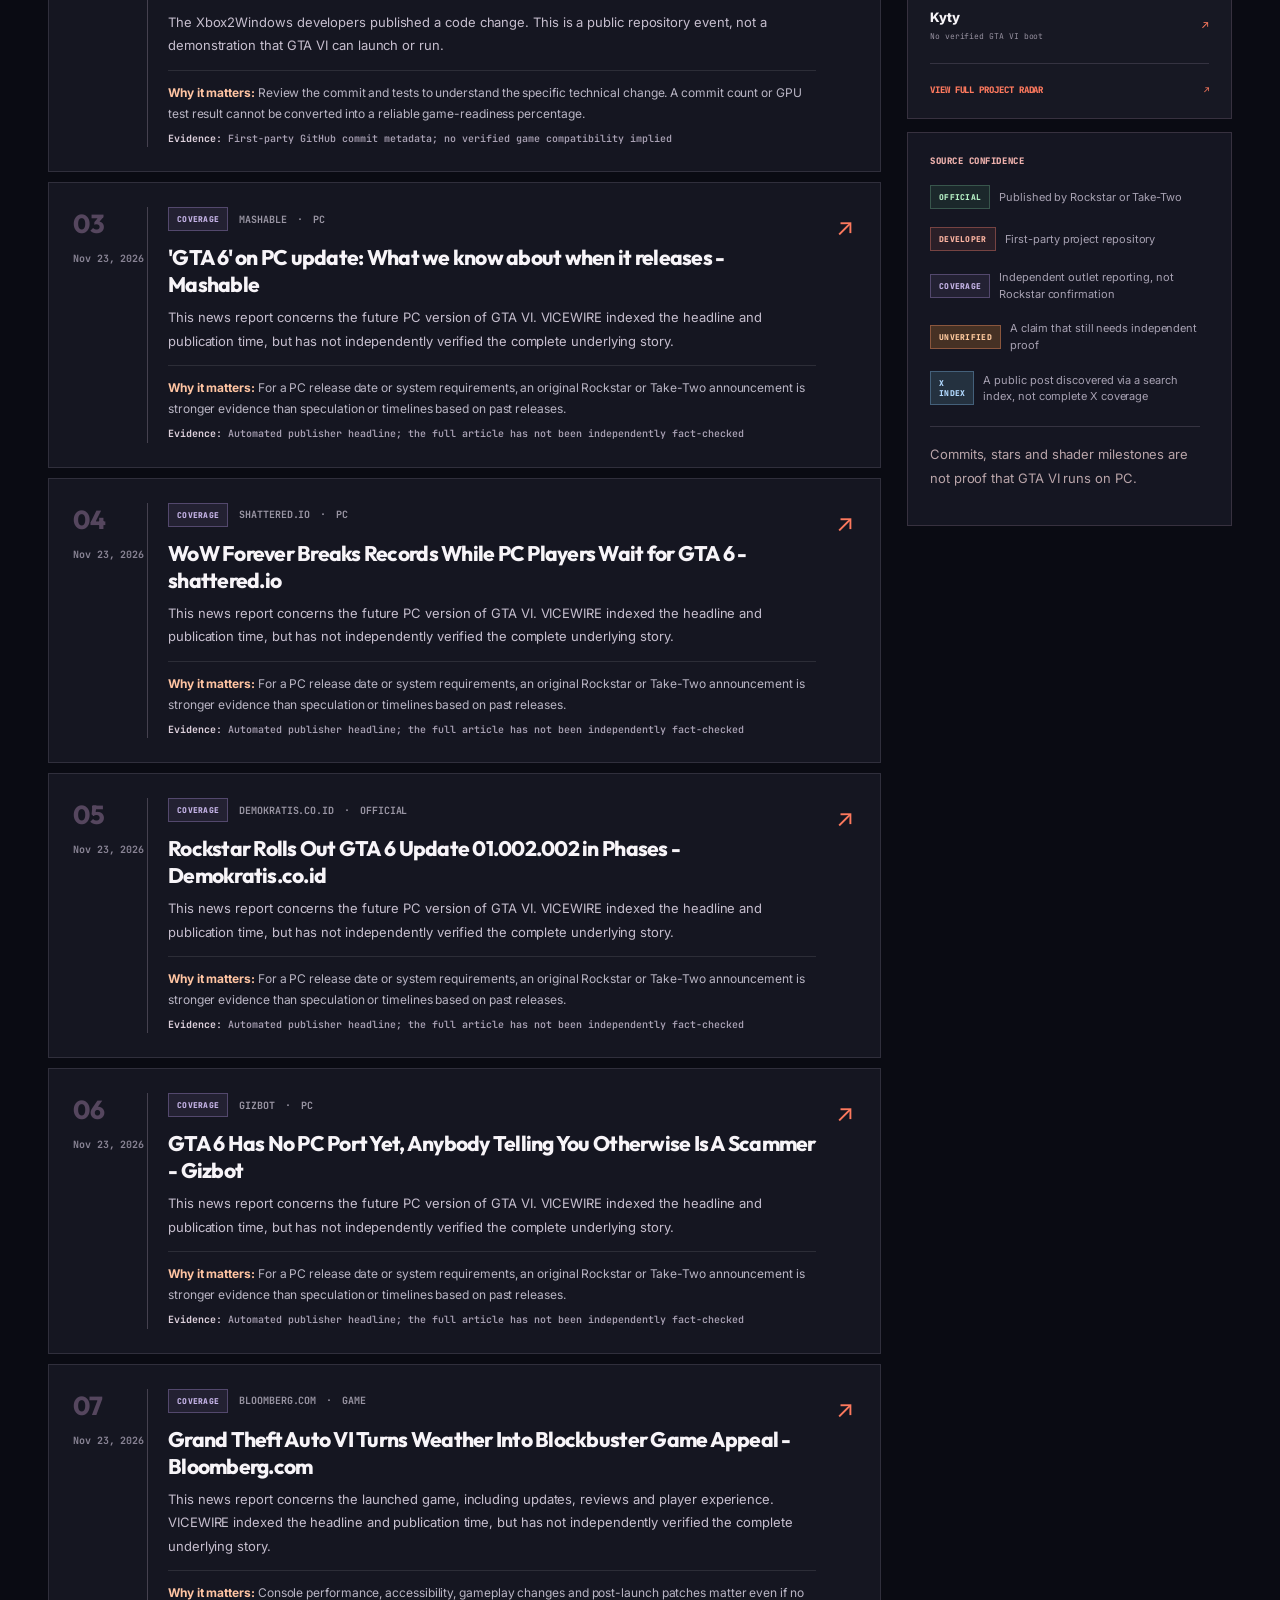
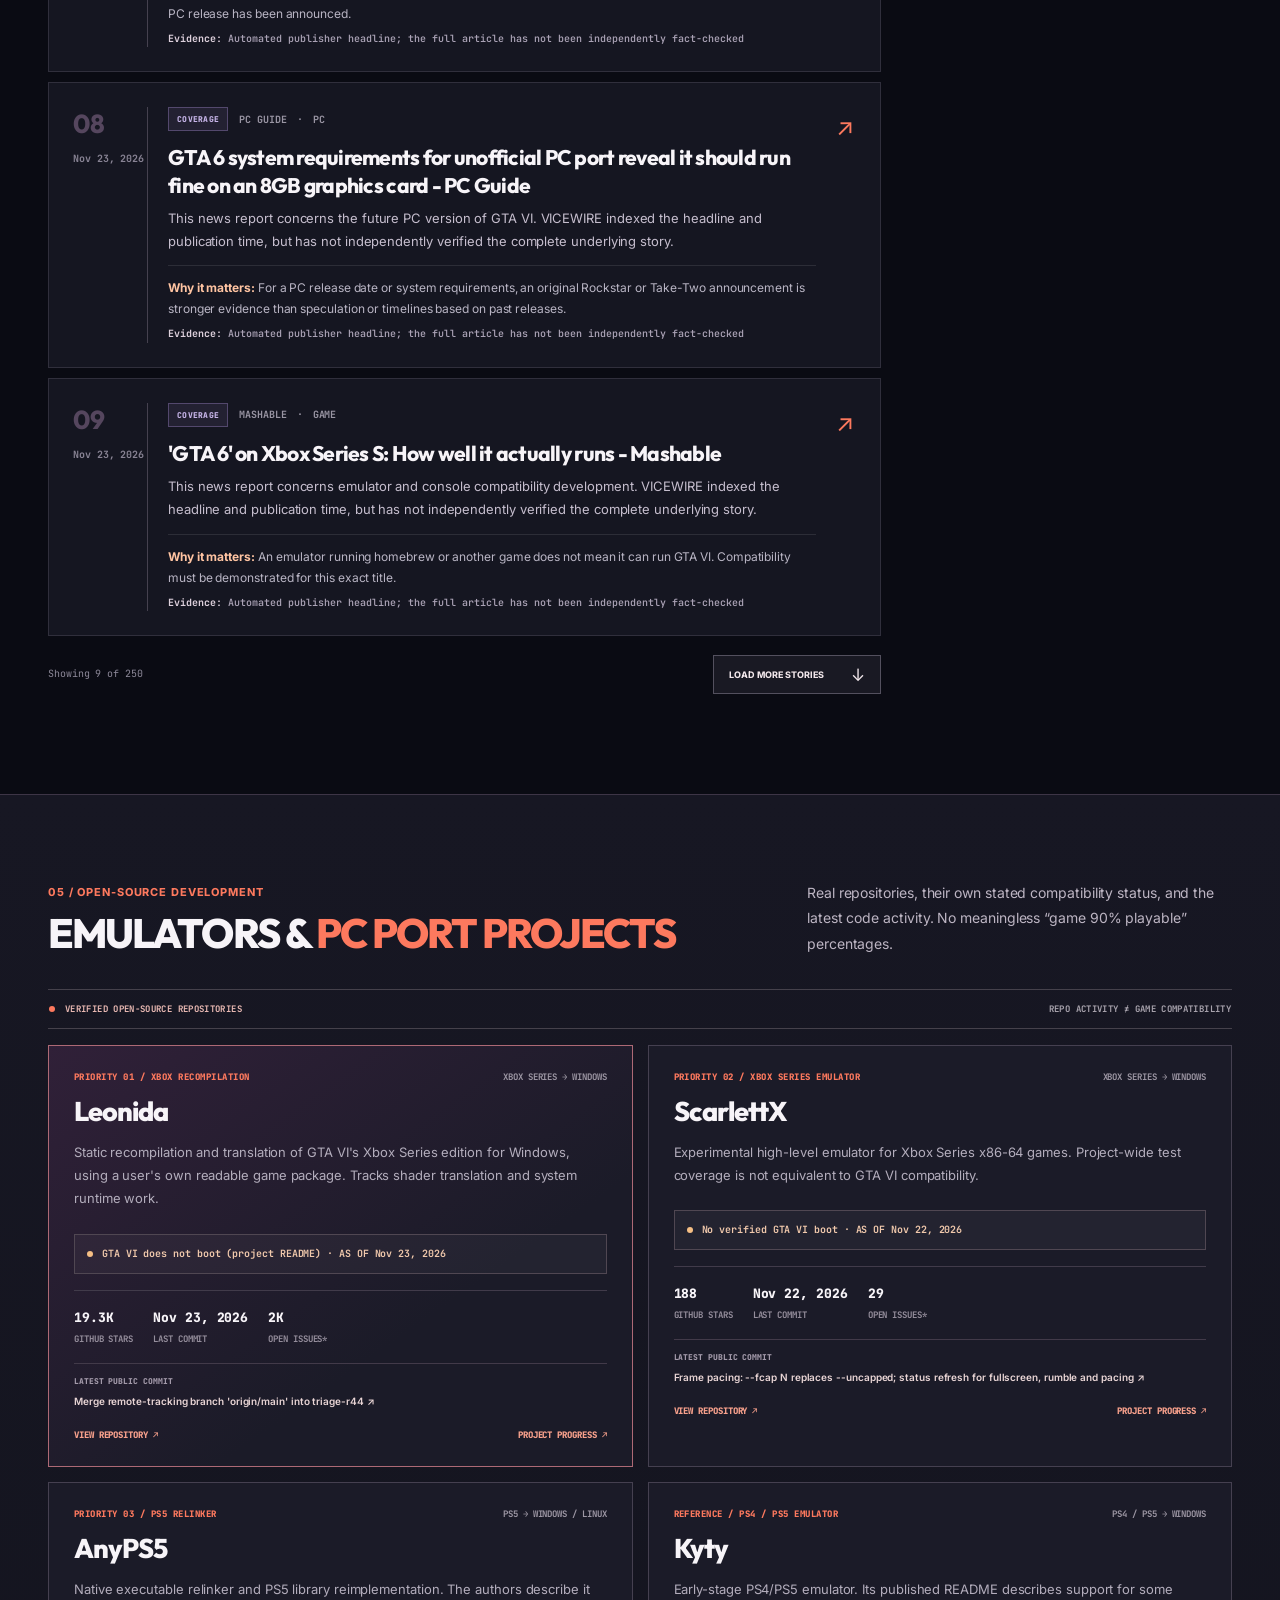
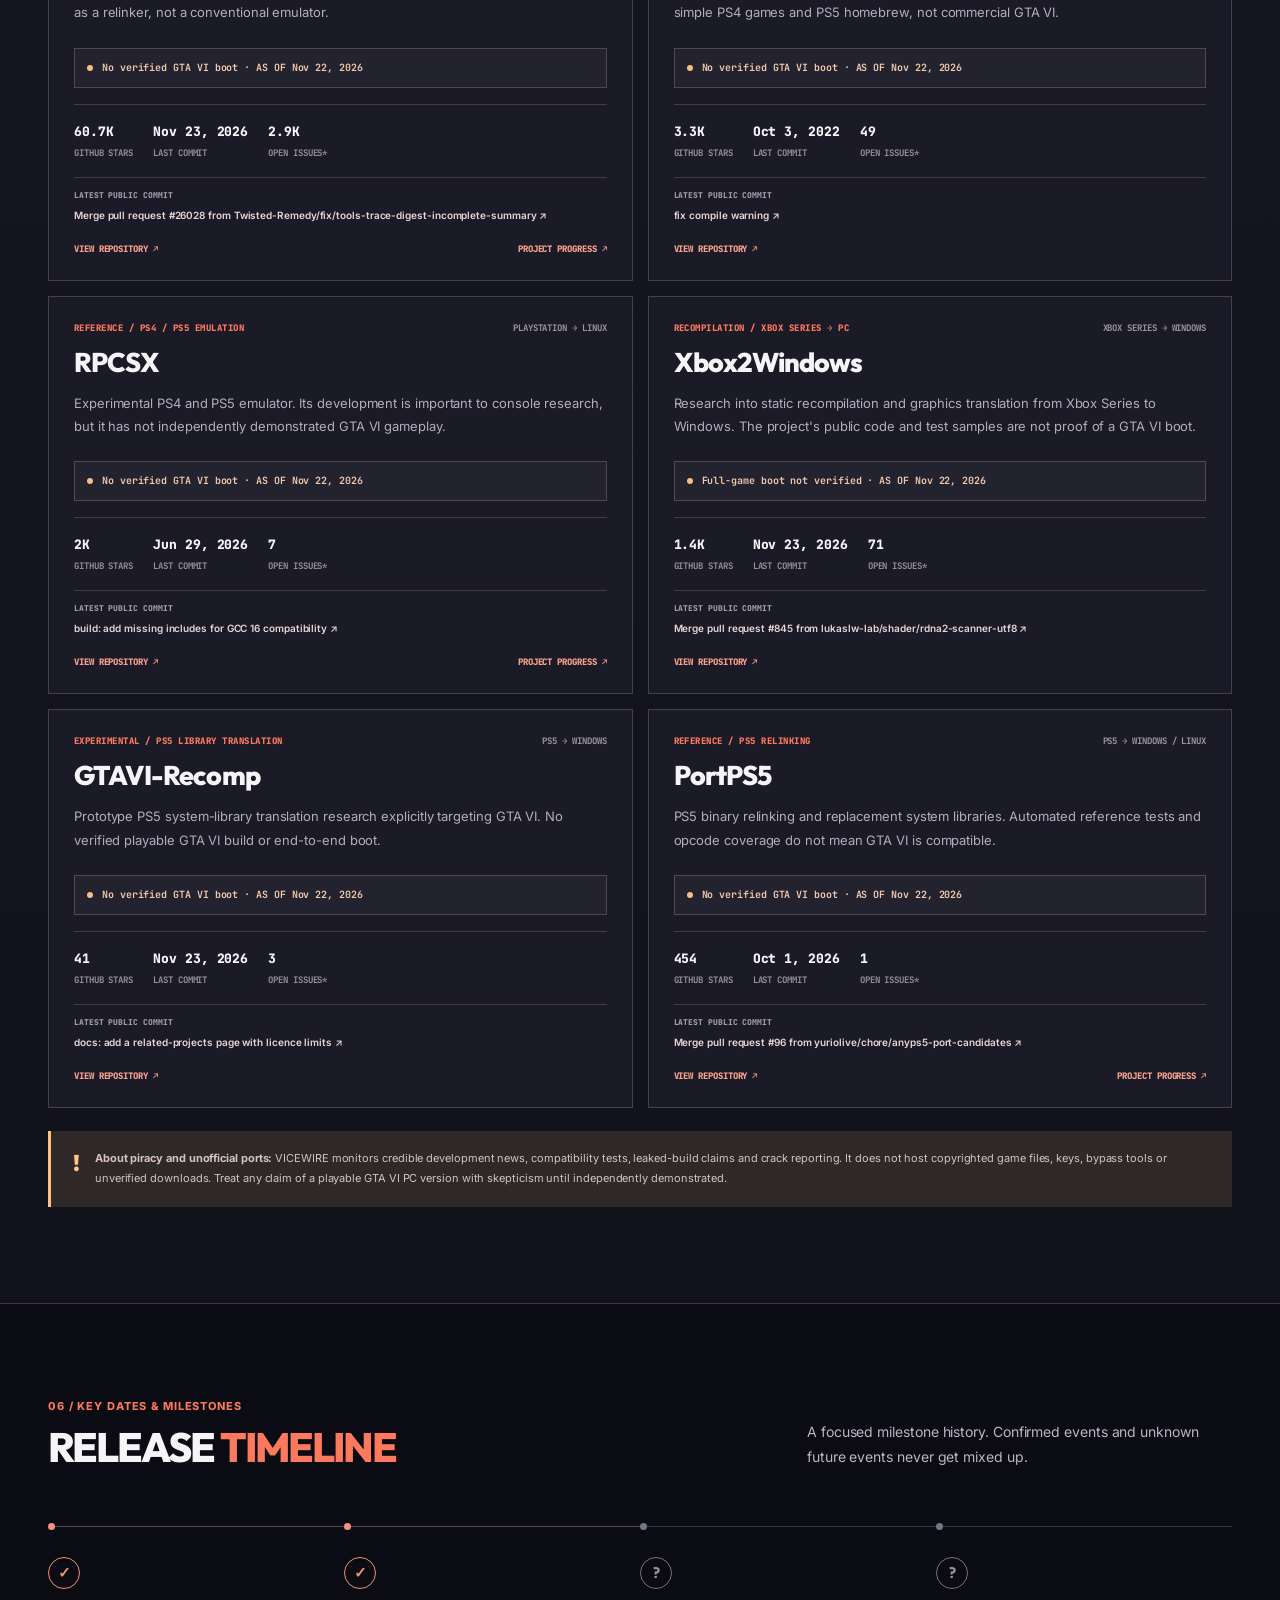
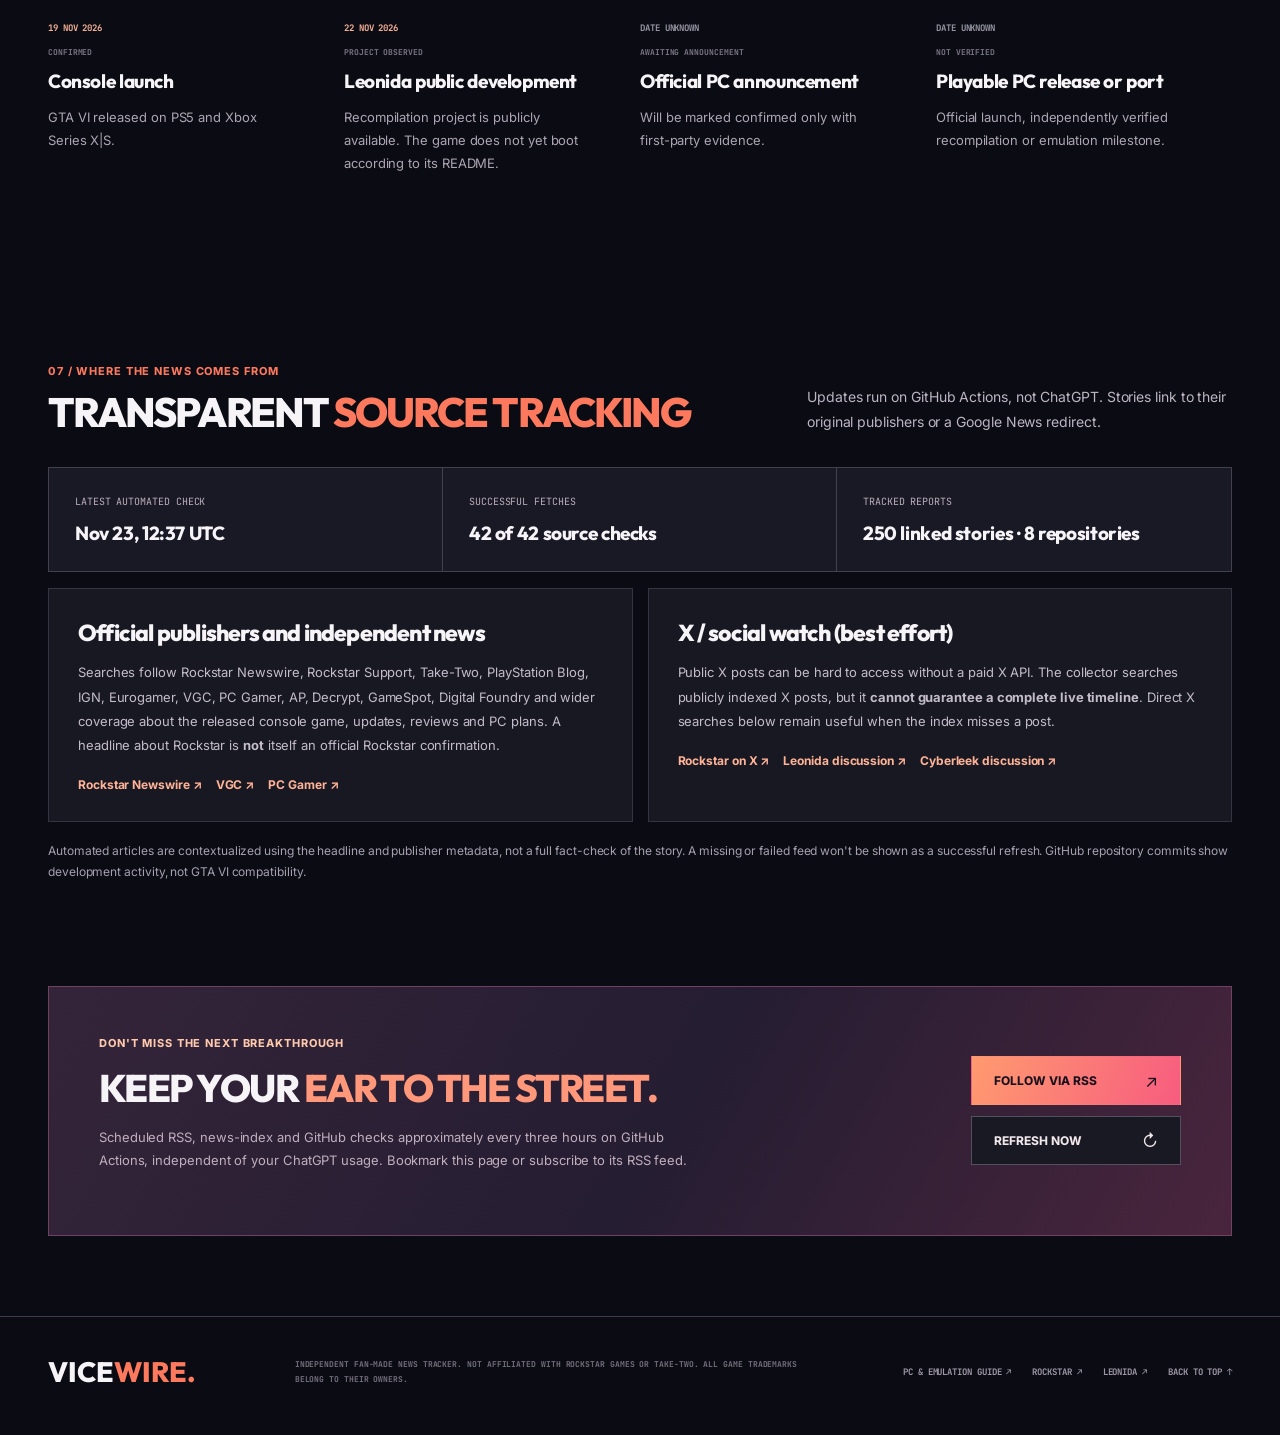
==== commit 8a519df5: "feat: contextualize Cyberleek early EXE claims and add safety source searches" ====
--- a/site/index.html
+++ b/site/index.html
@@ -66,17 +66,17 @@
       <div class="section-top"><div><div class="kicker">03 / DEVELOPING STORY</div><h2 id="leak-title">THE <span>CYBERLEEK</span> FILES CLAIM</h2></div><p>The story you asked about, without speculation turning into a fake PC release announcement.</p></div>
       <div class="developing-panel">
         <div class="developing-head"><span class="badge rumor">UNVERIFIED LEAK CLAIM</span><span class="mono">FIRST REPORTED NOV 19, 2026</span></div>
-<section class="claim-clock-panel" id="claim-clock-panel" aria-label="Cyberleek countdown claim"><div class="claim-clock-head"><span>● CYBERLEEK COUNTDOWN</span><span class="badge rumor">CLAIM, NOT CONFIRMATION</span></div><h4>ALLEGED EXE DROP</h4><p class="claim-time">23 NOVEMBER 2026 · 23:00 (TIMEZONE UNSPECIFIED)</p><div id="claim-clock" class="claim-clock" role="timer"><div><strong id="claim-d">--</strong><small>DAYS</small></div><div><strong id="claim-h">--</strong><small>HOURS</small></div><div><strong id="claim-m">--</strong><small>MINUTES</small></div><div><strong id="claim-s">--</strong><small>SECONDS</small></div></div><strong id="claim-clock-status" class="claim-clock-status" role="status">Calculating estimated time...</strong><p><b>Time is approximate:</b> the shared TikTok shows 23:00 but does not establish a timezone. This display uses 23:00 in your device's local timezone, <strong>not a verified worldwide release time</strong>. Its expiry cannot prove any file was released, works, or is safe.</p><p><b>About the community mirror:</b> the <a href="https://github.com/cyberleek-mirror/cyberleek#tldr" target="_blank" rel="noopener noreferrer">mirror's GitHub README</a> explicitly says it is unofficial. Its code displays an on-chain <strong>poll</strong> countdown derived from a poll end timestamp. A token poll ending is not an executable release confirmation. VICEWIRE does not embed the mirror's scripts, wallets, payments, or download links.</p><div class="claim-links"><a href="https://www.pcgamer.com/games/grand-theft-auto/cyberleek-drops-what-they-claim-is-a-near-complete-gta-6-xbox-build-online/" target="_blank" rel="noopener noreferrer">PC Gamer report ↗</a><a href="https://vt.tiktok.com/ZSs8hL2vY/" target="_blank" rel="noopener noreferrer">TikTok source ↗</a></div></section>
-        <h3>Cyberleek claims an Xbox build and has promised an executable. A PC port is not verified.</h3>
-        <p class="developing-lead">Cyberleek claims it distributed a roughly 200–209 GB Xbox build without its main executable, and promised the remaining file for November 23. These are <strong>claims reported by gaming outlets</strong>, not independent proof that a file was delivered, runs on Windows, or is safe.</p>
+<section class="claim-clock-panel" id="claim-clock-panel" aria-label="Cyberleek countdown claim"><div class="claim-clock-head"><span>● CYBERLEEK COUNTDOWN</span><span class="badge rumor">CLAIM, NOT CONFIRMATION</span></div><h4>ORIGINAL CLAIMED EXE DEADLINE</h4><p class="claim-time">23 NOVEMBER 2026 · 23:00 (TIMEZONE UNSPECIFIED)</p><div id="claim-clock" class="claim-clock" role="timer"><div><strong id="claim-d">--</strong><small>DAYS</small></div><div><strong id="claim-h">--</strong><small>HOURS</small></div><div><strong id="claim-m">--</strong><small>MINUTES</small></div><div><strong id="claim-s">--</strong><small>SECONDS</small></div></div><strong id="claim-clock-status" class="claim-clock-status" role="status">Calculating estimated time...</strong><p><b>Time is approximate:</b> the shared TikTok shows 23:00 but does not establish a timezone. This display uses 23:00 in your device's local timezone, <strong>not a verified worldwide release time</strong>. Its expiry cannot prove any file was released, works, or is safe.</p><p><b>About the community mirror:</b> the <a href="https://github.com/cyberleek-mirror/cyberleek#tldr" target="_blank" rel="noopener noreferrer">mirror's GitHub README</a> explicitly says it is unofficial. Its code displays an on-chain <strong>poll</strong> countdown derived from a poll end timestamp. A token poll ending is not an executable release confirmation. VICEWIRE does not embed the mirror's scripts, wallets, payments, or download links.</p><div class="claim-release-update" aria-label="November 23 community reports"><span class="claim-update-label">NEW · 23 NOV 2026 · UNVERIFIED COMMUNITY REPORT</span><strong>Online posts claim the EXE was uploaded ahead of the original countdown.</strong><p>Several public discussion threads now claim an executable was posted early. VICEWIRE has <strong>not</strong> independently authenticated the file, confirmed who produced it, verified a functioning PC port, or established that it is safe. The clock above preserves the earlier advertised deadline for context, <strong>not a live release status</strong>.</p></div><div class="claim-links"><a href="https://www.pcgamer.com/games/grand-theft-auto/cyberleek-drops-what-they-claim-is-a-near-complete-gta-6-xbox-build-online/" target="_blank" rel="noopener noreferrer">PC Gamer report ↗</a><a href="https://vt.tiktok.com/ZSs8hL2vY/" target="_blank" rel="noopener noreferrer">Shared TikTok countdown ↗</a><a href="https://vt.tiktok.com/ZSsL4arha/" target="_blank" rel="noopener noreferrer">Additional TikTok (not verified) ↗</a></div></section>
+        <h3>Community posts claim an early executable release. A working PC port and the file’s safety remain unverified.</h3>
+        <p class="developing-lead">Cyberleek earlier claimed to distribute a roughly 200–209 GB Xbox build without the executable and promised the remaining file for November 23. On November 23, community forums began reporting an early EXE upload. <strong>Those posts are not independent authentication or a security assessment.</strong> A working Windows build is not verified.</p>
         <div class="developing-facts">
           <div><span>WHAT'S CLAIMED</span><strong>An Xbox build without the executable</strong><p>Files could include game data, but screenshots and filenames alone cannot authenticate an entire build.</p></div>
           <div><span>WHAT IS NOT PROVEN</span><strong>A playable PC copy or emulator boot</strong><p>The alleged archive does not establish that anyone can launch GTA VI on Windows.</p></div>
-          <div><span>WHAT TO WATCH</span><strong>Nov 23 executable promise</strong><p>The claimed deadline is not confirmation. Check independent reporting for any real release, technical testing, or security analysis.</p></div>
+          <div><span>WHAT TO WATCH</span><strong>Independent analysis of the exact file</strong><p>The claimed deadline and community upload reports are not proof. Watch for matching file hashes, reproducible testing and reputable security research.</p></div>
         </div>
         <div class="developing-bottom"><div><strong>WHY THIS MATTERS</strong><p>Projects like Leonida need game code and extensive compatibility work. Even an authentic executable would not automatically create a playable PC port.</p></div><div class="source-links"><a href="https://www.videogameschronicle.com/news/cyberleek-claims-to-release-development-build-of-gta-6/" target="_blank" rel="noopener noreferrer">VGC reporting ↗</a><a href="https://www.pcgamer.com/games/grand-theft-auto/cyberleek-drops-what-they-claim-is-a-near-complete-gta-6-xbox-build-online/" target="_blank" rel="noopener noreferrer">PC Gamer reporting ↗</a><a href="#news">Follow updates in the feed ↓</a></div></div><div id="leak-activity" class="leak-activity">Latest related news is in the feed below.</div>
-<section class="claim-safety" id="security-watch" aria-labelledby="claim-safety-title"><div class="claim-clock-head"><span>SECURITY / INDEPENDENT EVIDENCE</span><span class="badge rumor">SAFETY NOT VERIFIED</span></div><h4 id="claim-safety-title">IS THE EXE SAFE?</h4><p><strong>There is no independent safety clearance of the specific promised executable in the reporting reviewed here.</strong> Security researchers have documented malicious GTA VI-themed impostor downloads, but those are separate samples. Don't mistake their results for a test of Cyberleek's particular file.</p><div class="claim-source-grid"><a href="https://www.netcraft.com/blog/how-attackers-are-capitalizing-on-the-hype-around-the-grand-theft-auto-vi-release" target="_blank" rel="noopener noreferrer"><small>NETCRAFT · SECURITY RESEARCH</small><strong>Fake Cyberleek-branded downloads</strong><span>Some impersonating executables were detected as malware, including one flagged by 34/68 scanners. Different sample. ↗</span></a><a href="https://www.bitdefender.com/en-us/blog/labs/fake-gta-vi-pc-client-malware-clickfix" target="_blank" rel="noopener noreferrer"><small>BITDEFENDER · SECURITY RESEARCH</small><strong>Fake GTA VI PC client investigated</strong><span>Independent analysis of another malicious fake PC client. Not a test of the promised release. ↗</span></a><a href="https://www.pcgamer.com/games/grand-theft-auto/cyberleek-drops-what-they-claim-is-a-near-complete-gta-6-xbox-build-online/" target="_blank" rel="noopener noreferrer"><small>PC GAMER · REPORTING</small><strong>November 23 is a promise</strong><span>Reporting documents the claim, not a safe or playable executable. ↗</span></a></div><p><strong>What would help verify safety?</strong> A precise cryptographic hash, independently published malware analysis by reputable researchers, and corroborating evidence about the exact file's behavior. Comments saying “works for me” or a single clean antivirus result are not proof.</p><p class="claim-disclaimer">No downloads, leaked archives, bypass tools, crypto payment links or executables are provided. Do not run untrusted files to test them.</p><div class="claim-evidence-check" aria-label="Evidence required before treating the promised executable as verified"><h5>RELEASE & SECURITY EVIDENCE CHECK</h5><div class="claim-evidence-rows"><div><strong>Promise and countdown</strong><span>REPORTED, NOT PROOF</span><p>News outlets have documented the November 23 promise. An expired counter or on-chain poll is not evidence that the promised file was delivered.</p></div><div><strong>Exact executable hash</strong><span>NOT INDEPENDENTLY VERIFIED</span><p>VICEWIRE has not verified a source-backed SHA-256 identifier for the specific promised executable.</p></div><div><strong>Independent security testing</strong><span>NOT VERIFIED</span><p>Published tests of unrelated fake GTA VI launchers must not be presented as tests of this exact file.</p></div><div><strong>Playable PC release</strong><span>NOT VERIFIED</span><p>Even authentic Xbox files would not, on their own, establish a functioning native Windows release.</p></div></div><p class="claim-evidence-foot">Evidence state last editorially reviewed November 23, 2026. Automatically indexed security headlines below are not standalone clearance decisions.</p></div>
-<div class="claim-reviewed-status"><strong>NEW NOVEMBER 23 SELF-PUBLISHED CLAIM</strong><p>Cyberleek's page now advertises a paid “development build.” That is an unverified statement by the claimant, not independent evidence that an authentic executable is available or safe. VICEWIRE does not link to the listing or any payment or download page.</p></div><div class="claim-new-reports" aria-labelledby="claim-new-reports-title"><h5 id="claim-new-reports-title">NEWLY INDEXED SECURITY REPORTS</h5><p>These are headlines from named publishers, not automatic safety certifications.</p><div id="claim-safety-reports" class="claim-safety-reports"><span>Loading the latest published security coverage...</span></div></div><a class="claim-security-link" href="#news">SEE ALL SECURITY REPORTS ↓</a></section>
+<section class="claim-safety" id="security-watch" aria-labelledby="claim-safety-title"><div class="claim-clock-head"><span>SECURITY / INDEPENDENT EVIDENCE</span><span class="badge rumor">SAFETY NOT VERIFIED</span></div><h4 id="claim-safety-title">IS THE EXE SAFE?</h4><p><strong>There is no independent safety clearance of the specific executable now being discussed in community posts in the reporting reviewed here.</strong> Security researchers have documented malicious GTA VI-themed impostor downloads, but those are separate samples. Don't mistake their results for a test of Cyberleek's particular file.</p><div class="claim-source-grid"><a href="https://www.netcraft.com/blog/how-attackers-are-capitalizing-on-the-hype-around-the-grand-theft-auto-vi-release" target="_blank" rel="noopener noreferrer"><small>NETCRAFT · SECURITY RESEARCH</small><strong>Fake Cyberleek-branded downloads</strong><span>Some impersonating executables were detected as malware, including one flagged by 34/68 scanners. Different sample. ↗</span></a><a href="https://www.bitdefender.com/en-us/blog/labs/fake-gta-vi-pc-client-malware-clickfix" target="_blank" rel="noopener noreferrer"><small>BITDEFENDER · SECURITY RESEARCH</small><strong>Fake GTA VI PC client investigated</strong><span>Independent analysis of another malicious fake PC client. Not a test of the promised release. ↗</span></a><a href="https://www.pcgamer.com/games/grand-theft-auto/cyberleek-drops-what-they-claim-is-a-near-complete-gta-6-xbox-build-online/" target="_blank" rel="noopener noreferrer"><small>PC GAMER · REPORTING</small><strong>November 23 is a promise</strong><span>Reporting documents the claim, not a safe or playable executable. ↗</span></a></div><p><strong>What would help verify safety?</strong> A precise cryptographic hash, independently published malware analysis by reputable researchers, and corroborating evidence about the exact file's behavior. Comments saying “works for me” or a single clean antivirus result are not proof.</p><p class="claim-disclaimer">No downloads, leaked archives, bypass tools, crypto payment links or executables are provided. Do not run untrusted files to test them.</p><div class="claim-evidence-check" aria-label="Evidence required before treating the promised executable as verified"><h5>RELEASE & SECURITY EVIDENCE CHECK</h5><div class="claim-evidence-rows"><div><strong>Early EXE upload claim</strong><span>COMMUNITY-REPORTED / UNCONFIRMED</span><p>Posts dated November 23 claim an early upload. The older countdown and the posts do not independently authenticate a sample or establish a playable release.</p></div><div><strong>Exact executable hash</strong><span>CLAIMED ONLINE / NOT CORROBORATED</span><p>Some forum posts supply SHA-256 strings. VICEWIRE has not independently matched them to the actual bytes and a reproducible analysis. A hash identifies bytes; it does not establish trust.</p></div><div><strong>Independent security testing</strong><span>NOT VERIFIED</span><p>Published tests of unrelated fake GTA VI launchers must not be presented as tests of this exact file.</p></div><div><strong>Playable PC release</strong><span>NOT VERIFIED</span><p>Even authentic Xbox files would not, on their own, establish a functioning native Windows release.</p></div></div><p class="claim-evidence-foot">Evidence state last editorially reviewed November 23, 2026. Automatically indexed security headlines below are not standalone clearance decisions.</p></div>
+<div class="claim-reviewed-status"><strong>23 NOVEMBER: COMMUNITY SCAN CLAIMS ARE NOT AN ALL-CLEAR</strong><p>One circulating Reddit discussion describes a VirusTotal result of <strong>0/68 detections</strong> for a purported EXE. This is a user-reported scan, not an independently verified analysis of the specific file. Even a genuine zero-detection result would not rule out malware, and scans of lookalike files are irrelevant. VICEWIRE does not endorse the download, payment pages, or instructions to disable antivirus.</p></div><div class="claim-new-reports" aria-labelledby="claim-new-reports-title"><h5 id="claim-new-reports-title">NEWLY INDEXED SECURITY REPORTS</h5><p>These are headlines from named publishers, not automatic safety certifications.</p><div id="claim-safety-reports" class="claim-safety-reports"><span>Loading the latest published security coverage...</span></div></div><a class="claim-security-link" href="#news">SEE ALL SECURITY REPORTS ↓</a></section>
       </div>
     </section>
     <section class="shell feed-layout" id="news">
--- a/site/assets/styles.css
+++ b/site/assets/styles.css
@@ -65,3 +65,10 @@
 .claim-evidence-rows p{font:400 12px/1.7 var(--body);color:#c8bfcb;margin:9px 0 0}
 .claim-evidence-foot{font:400 11px/1.7 var(--body);color:#c0b3c3;margin:13px 0 0}
 @media(max-width:640px){.claim-evidence-rows{grid-template-columns:1fr}}
+
+/* 23 Nov independent-evidence update: a historical countdown is not a release signal. */
+.claim-release-update{padding:18px 20px;margin:18px 0;background:linear-gradient(115deg,#402b34,#211c2d);border:1px solid #ae796f;border-left:4px solid #f9bd8e;border-radius:8px}
+.claim-update-label{display:block;color:#ffd1a5;font:800 10px var(--mono);letter-spacing:.06em;margin-bottom:10px}
+.claim-release-update>strong{display:block;color:#fff;font:800 clamp(17px,2.3vw,23px)/1.35 var(--body)}
+.claim-release-update p{margin:10px 0 0;color:#dac6d1;font:400 13px/1.75 var(--body)}
+.claim-release-update p strong{color:#fff}
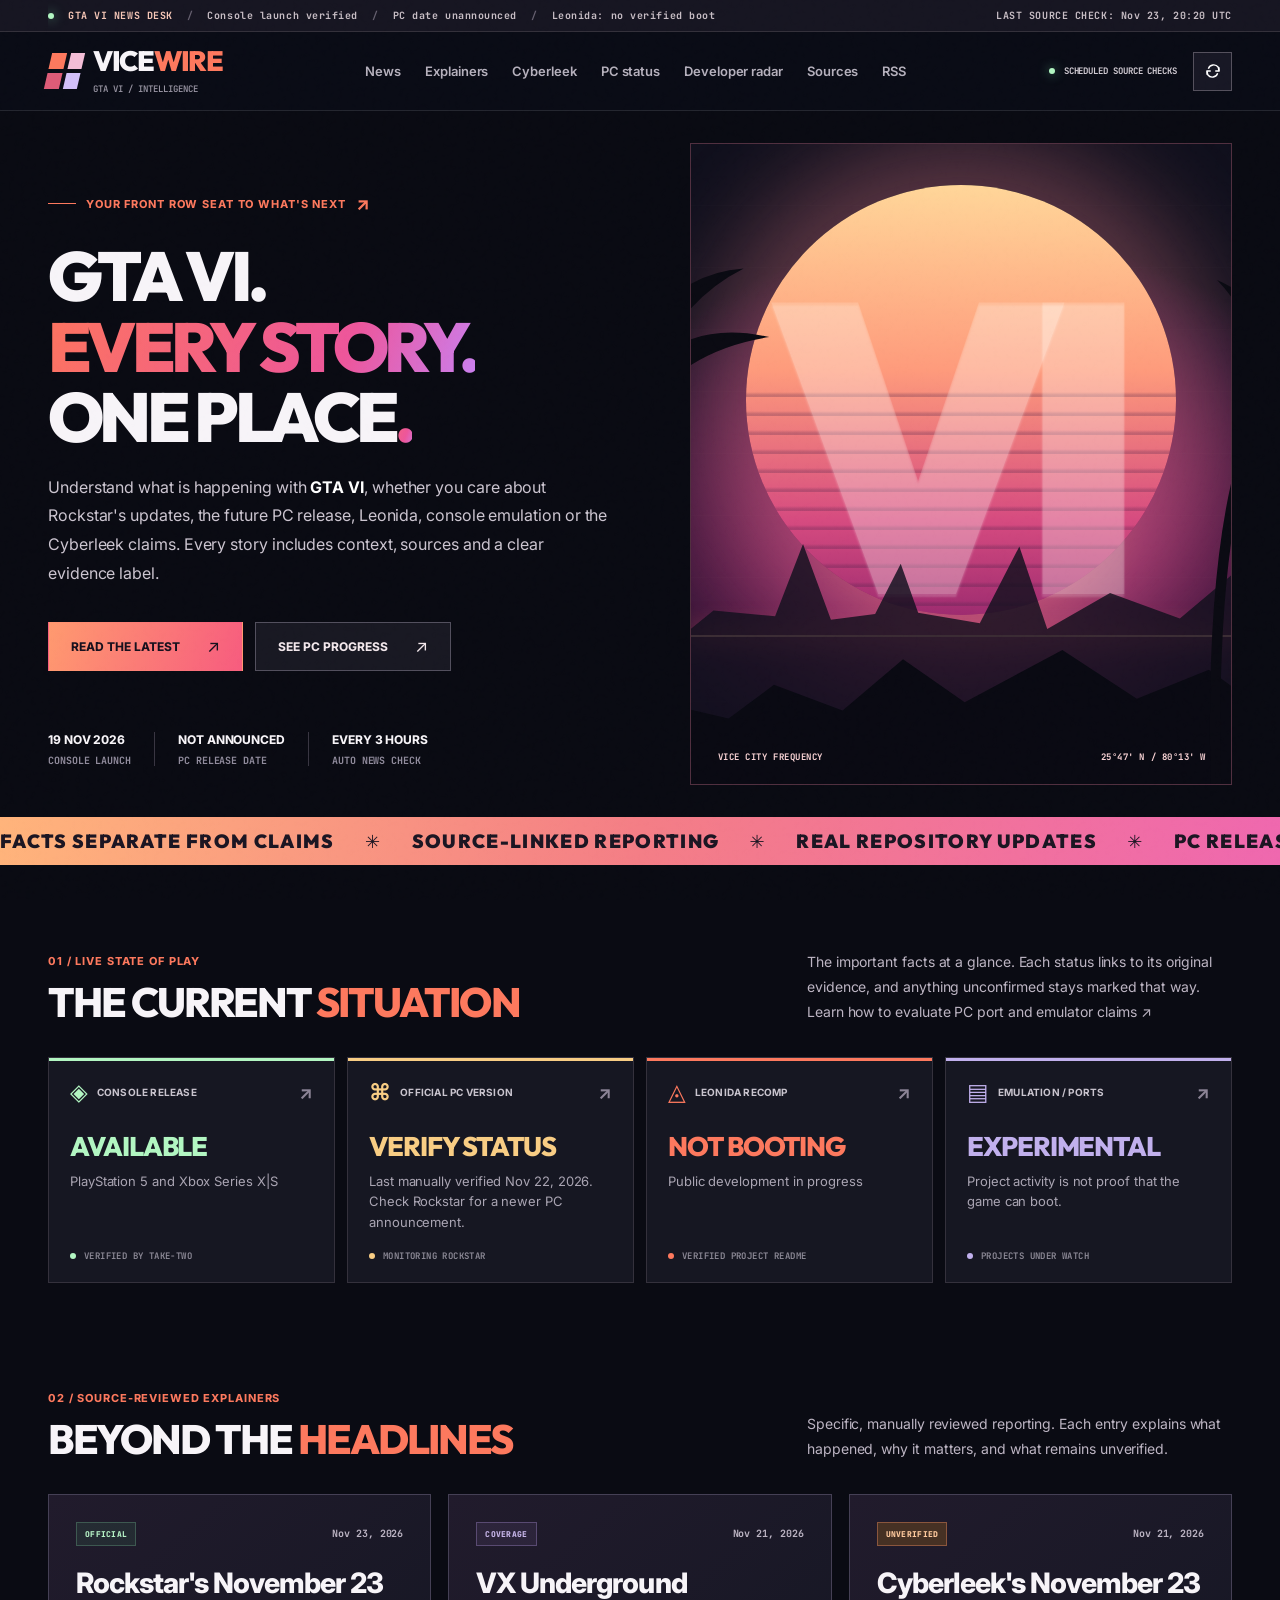
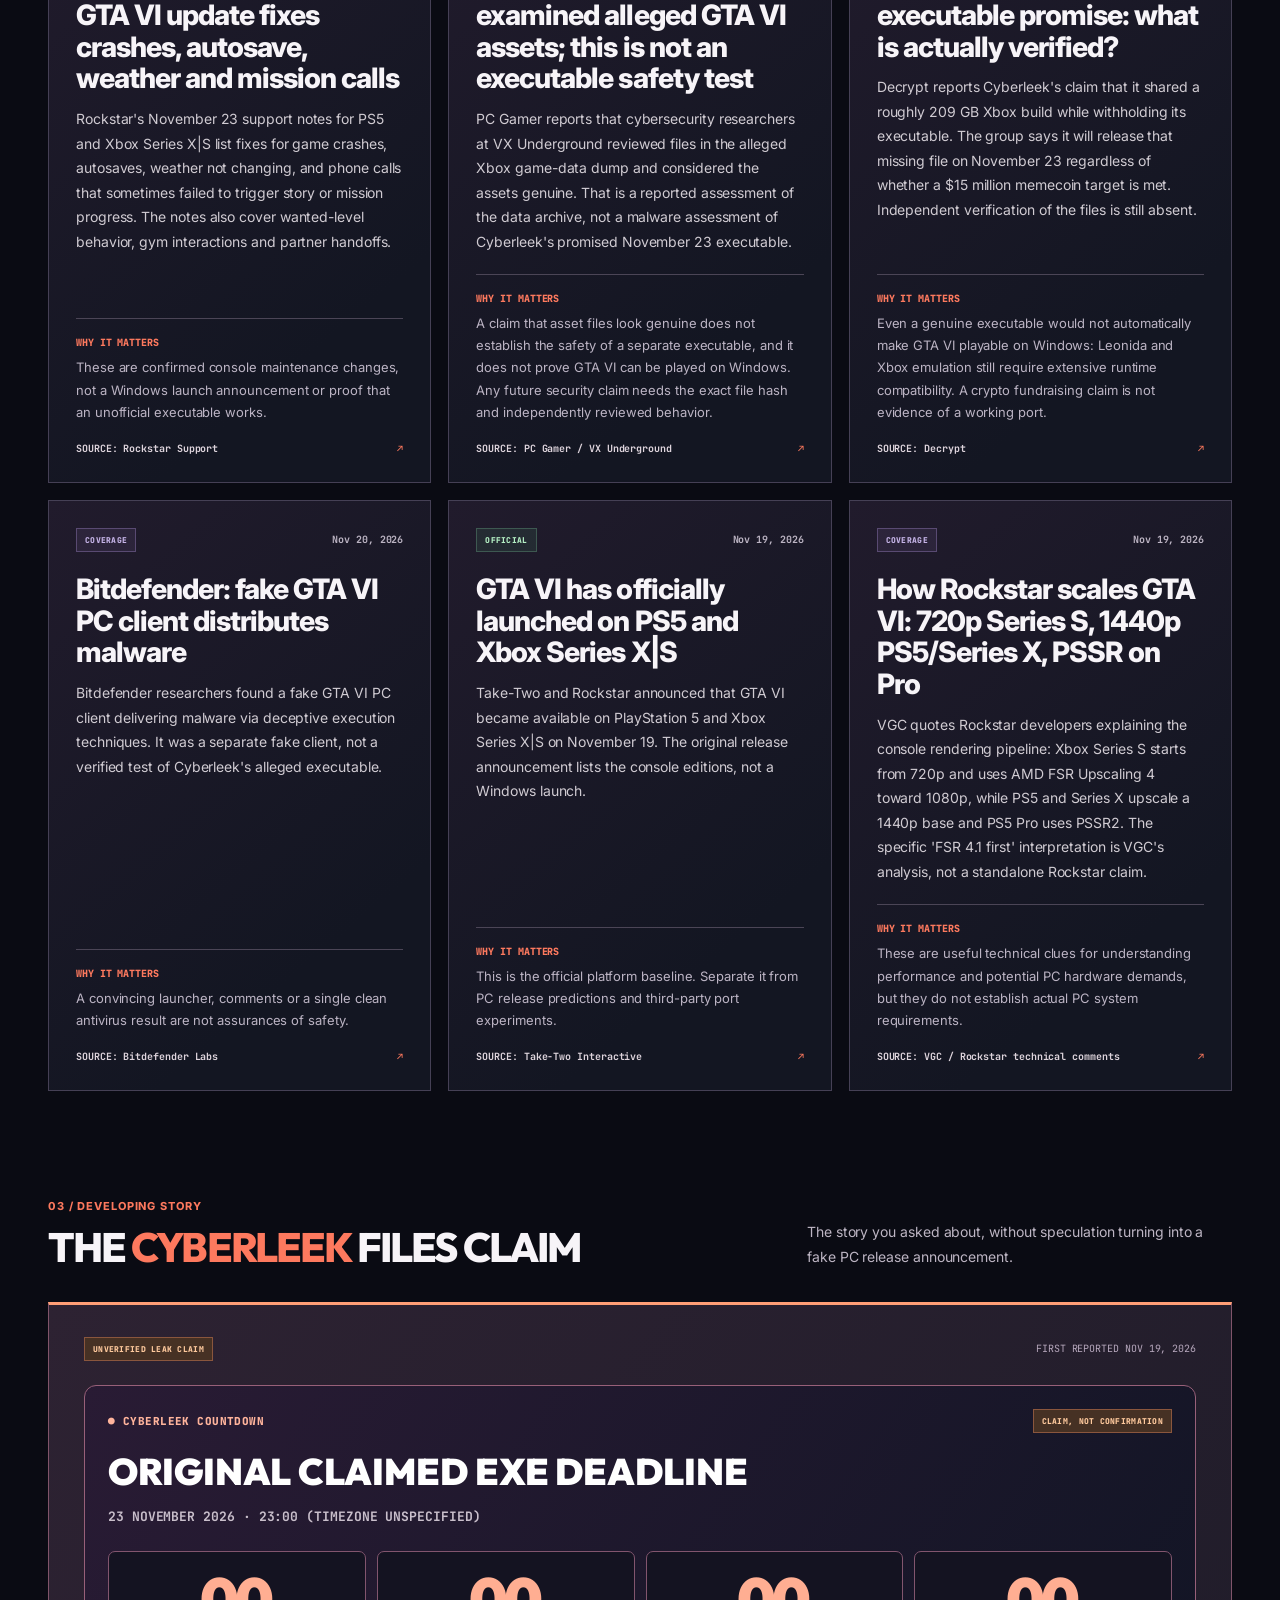
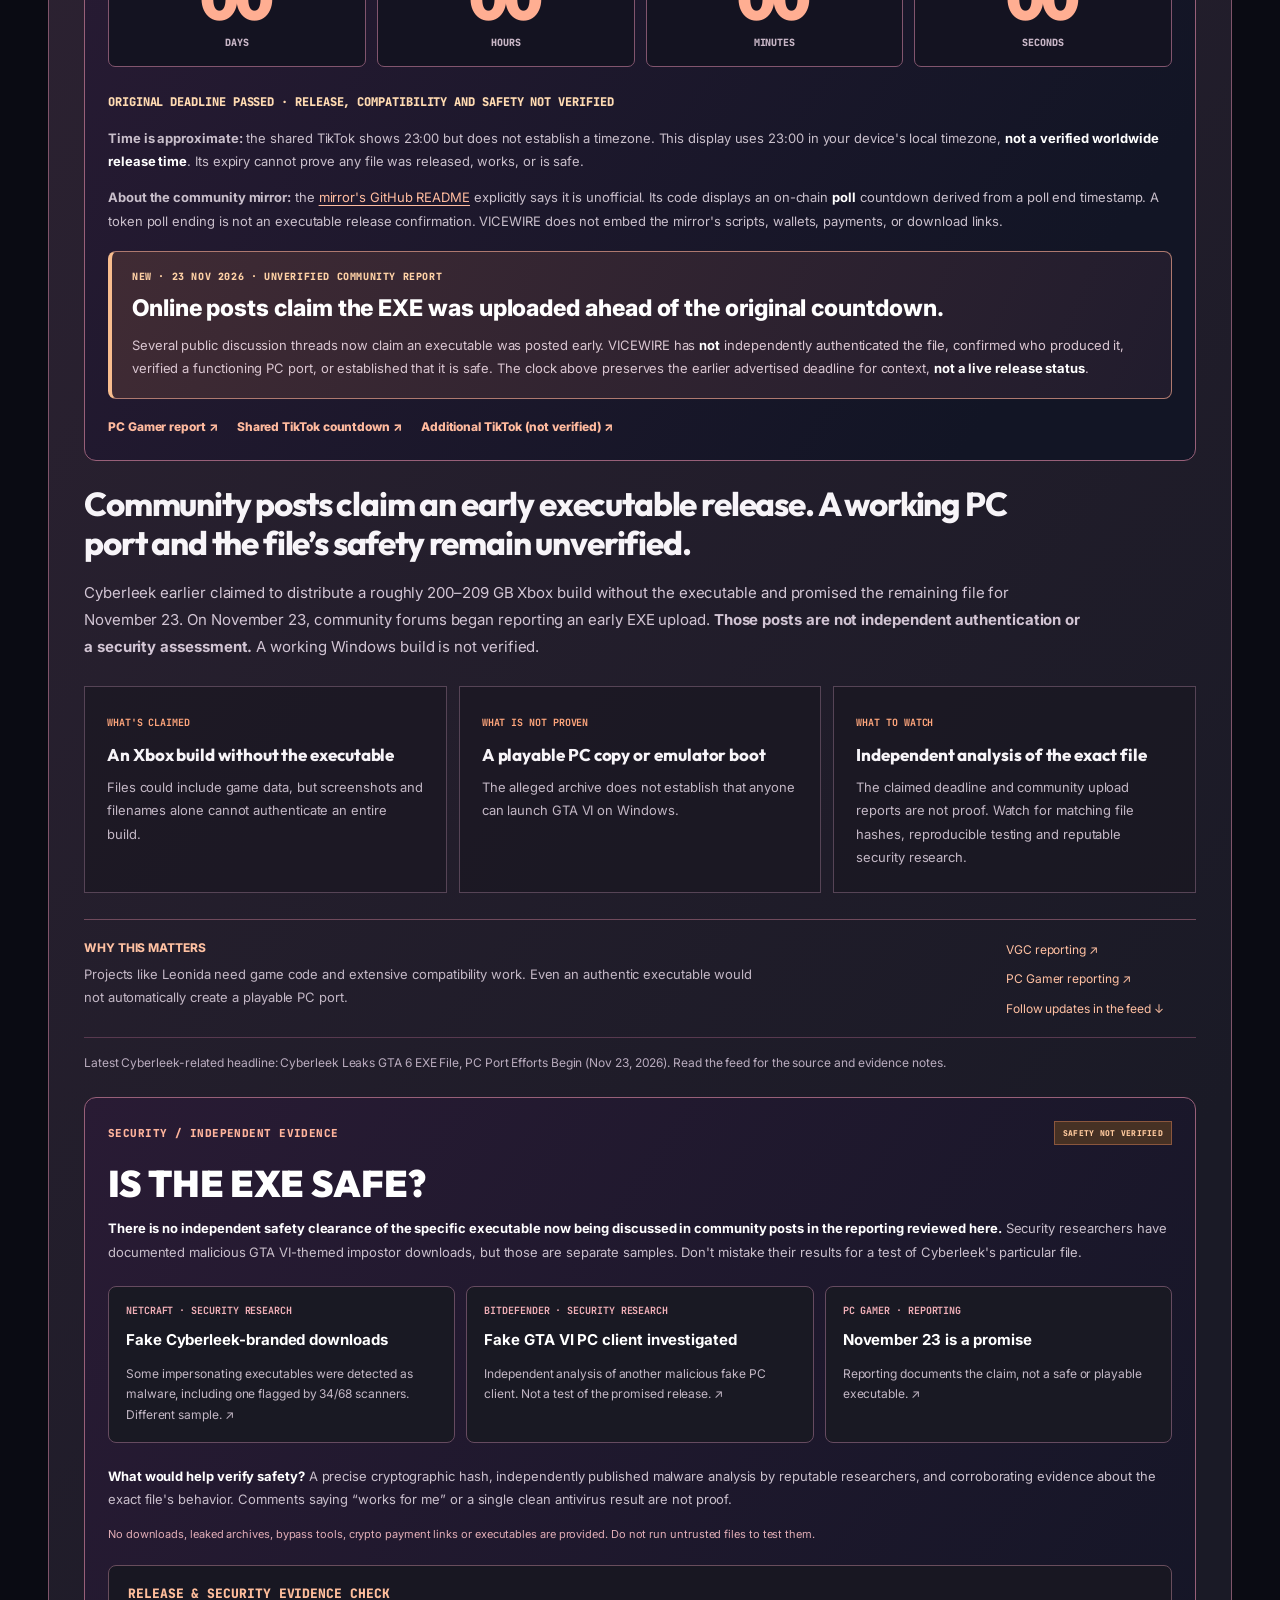
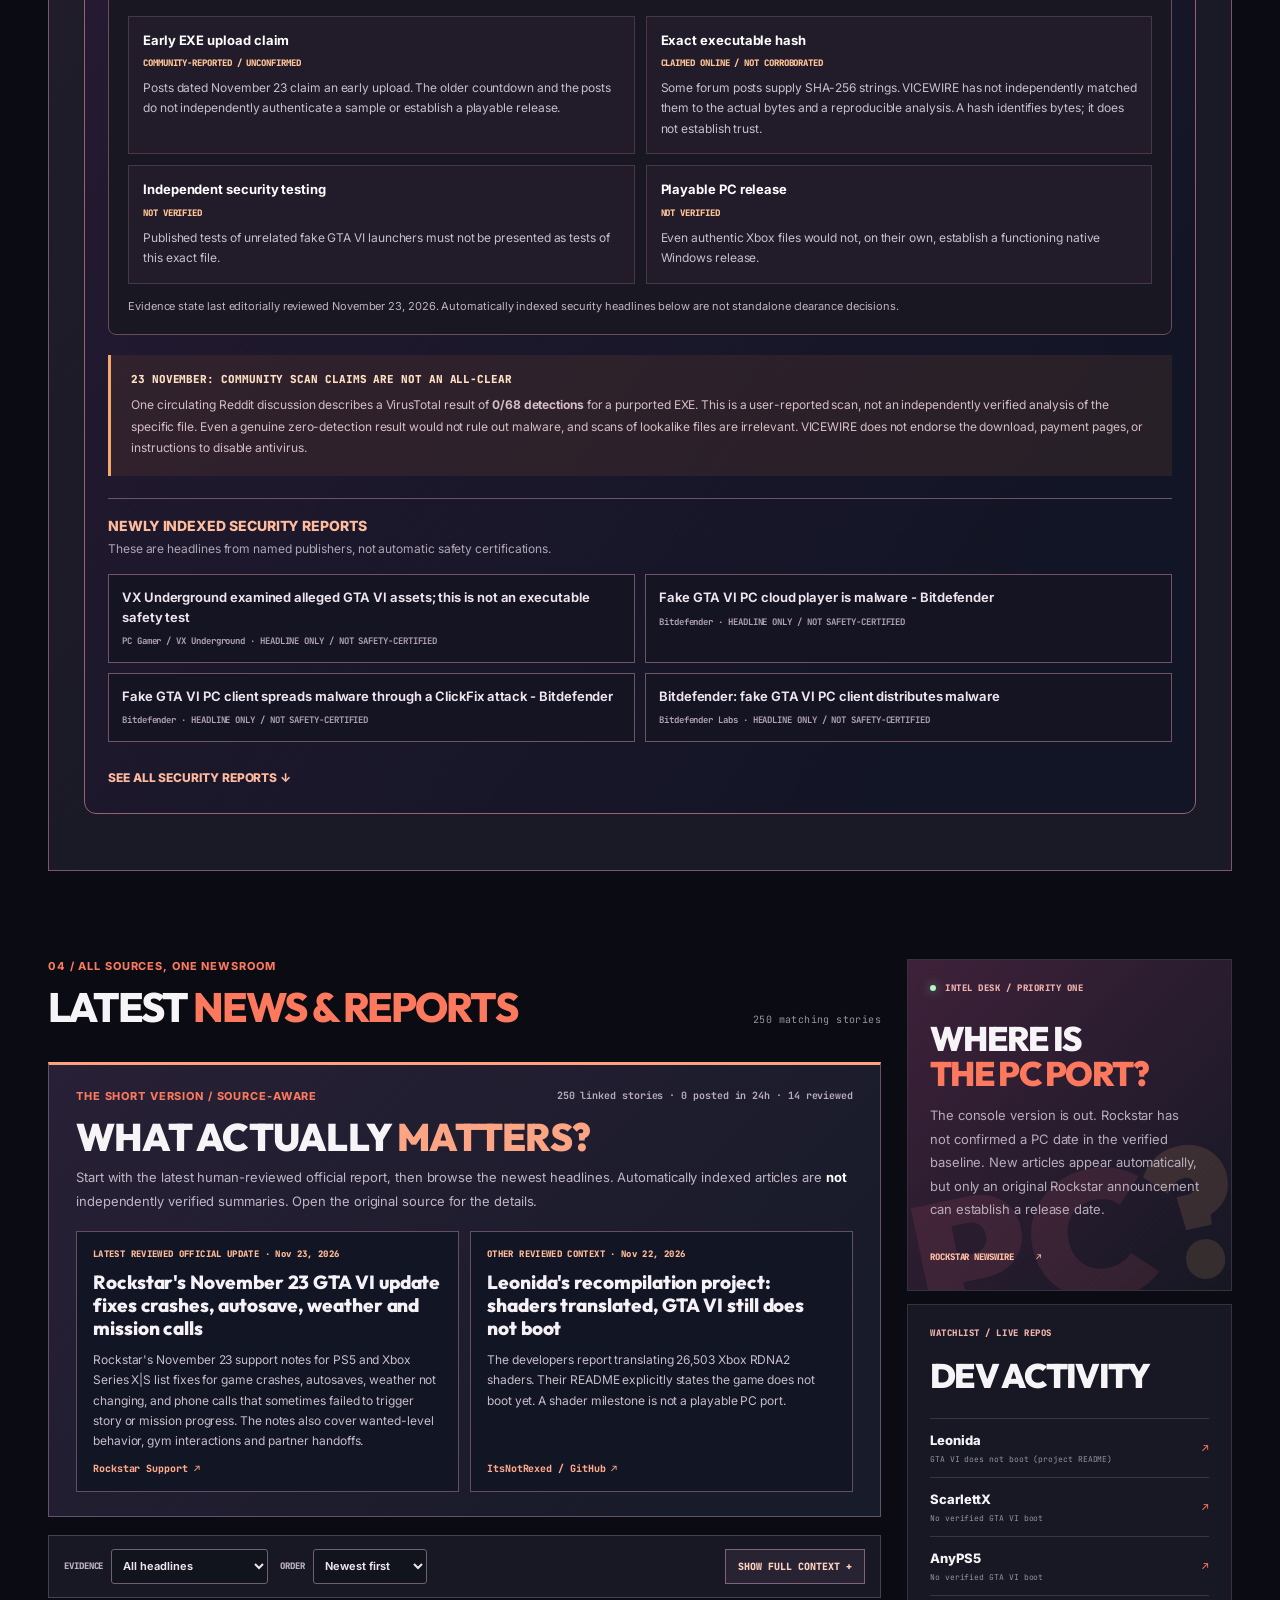
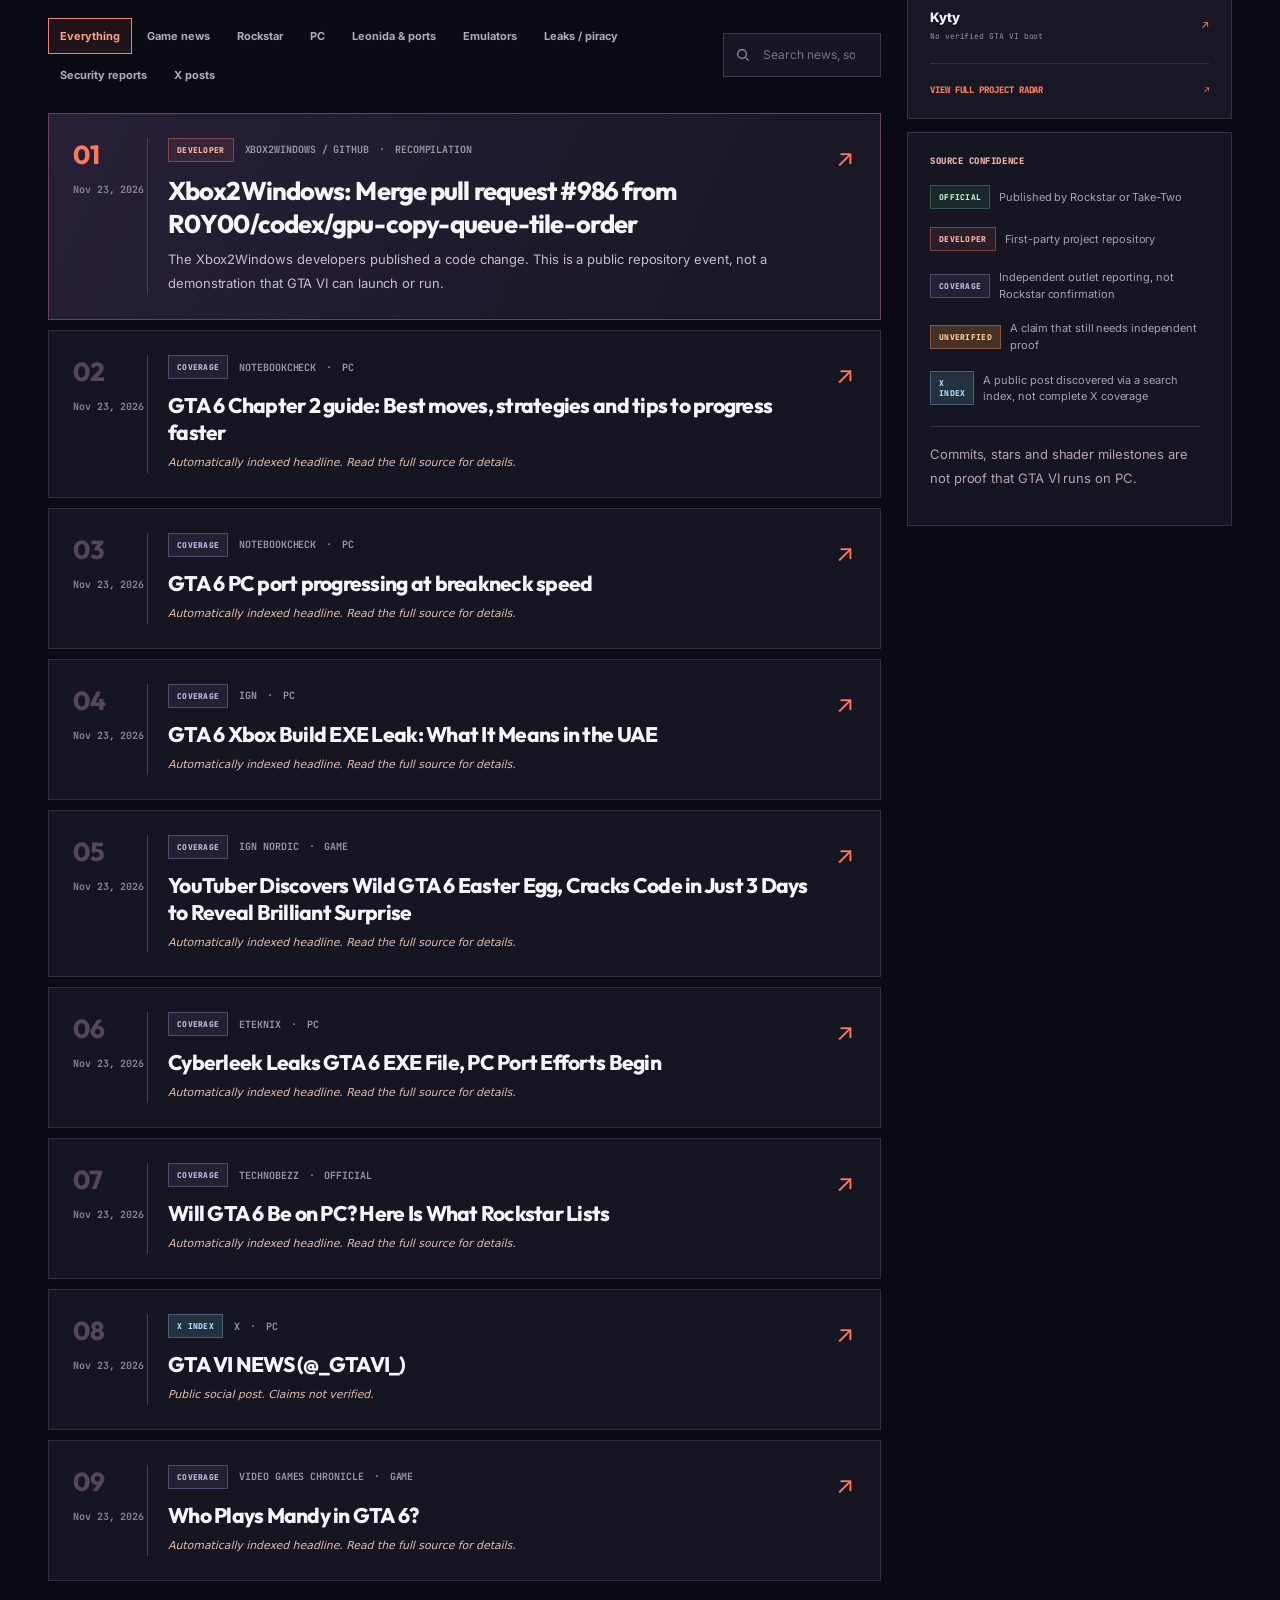
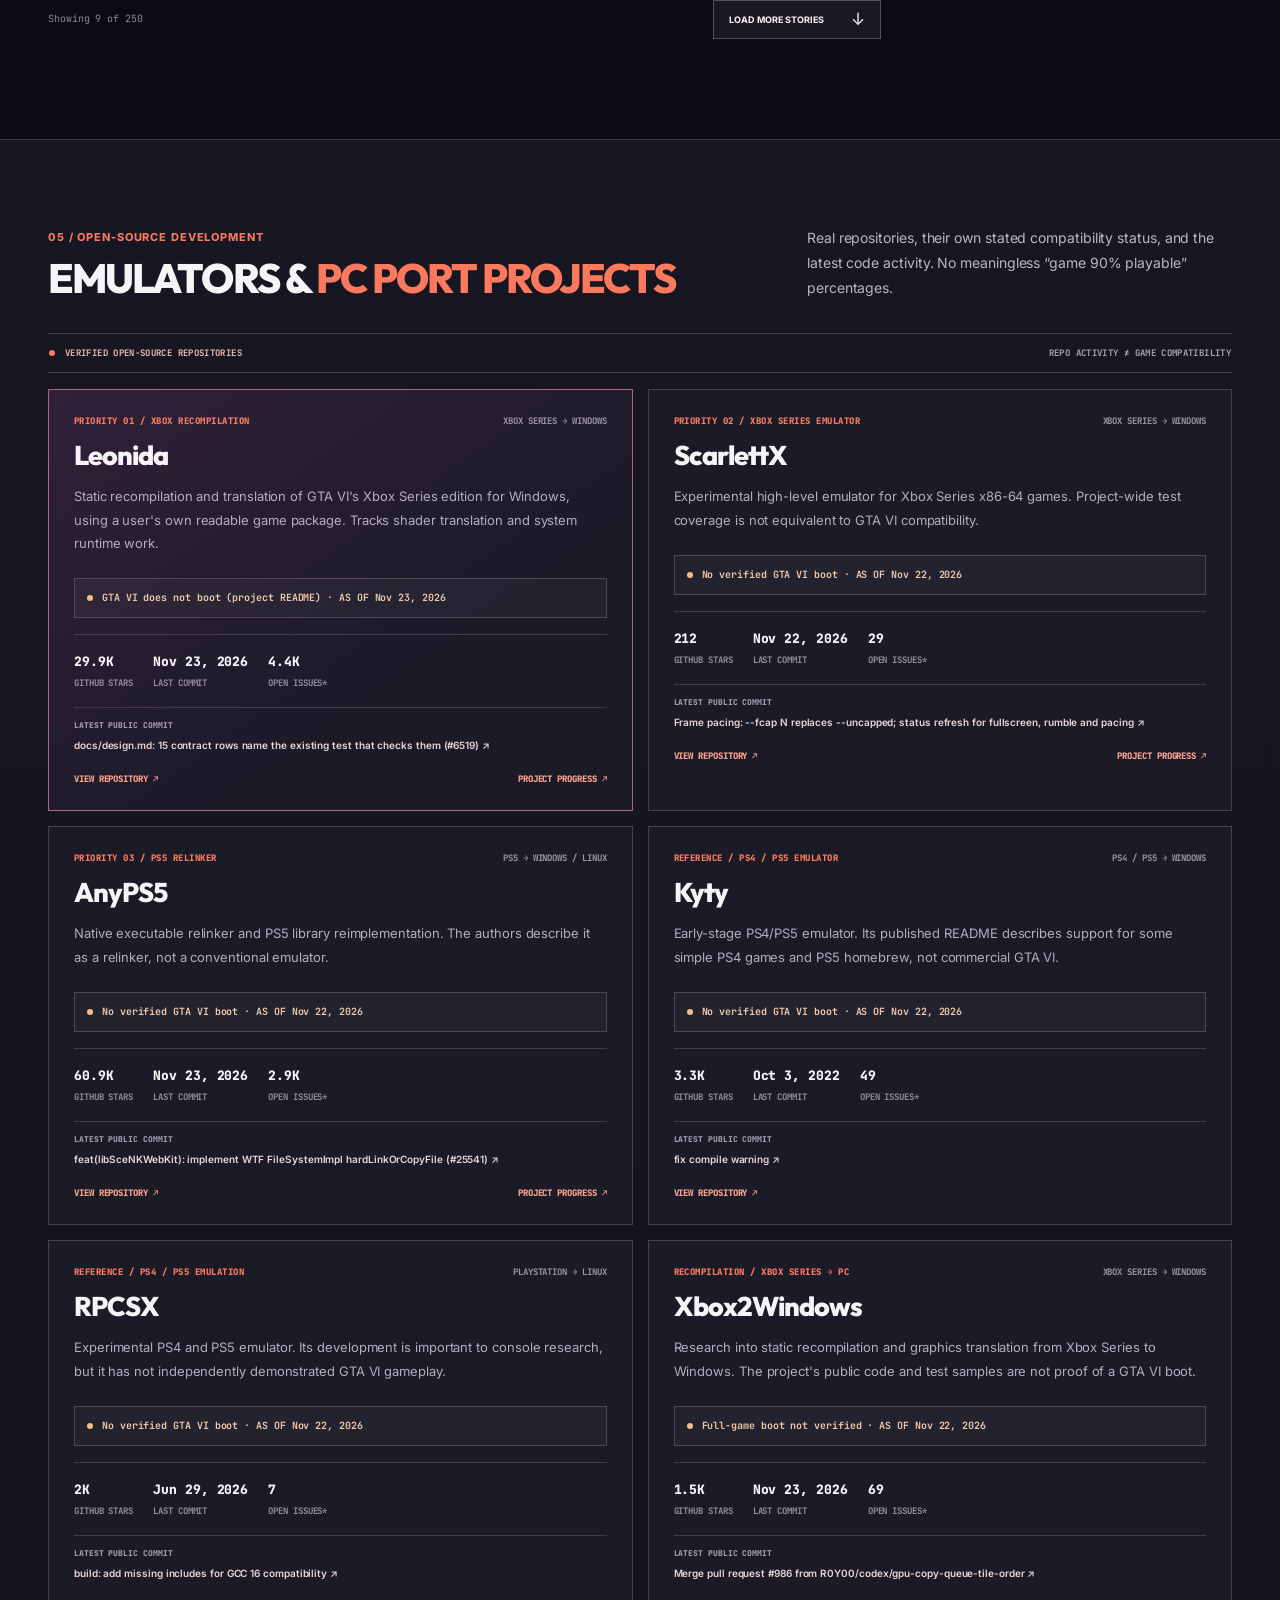
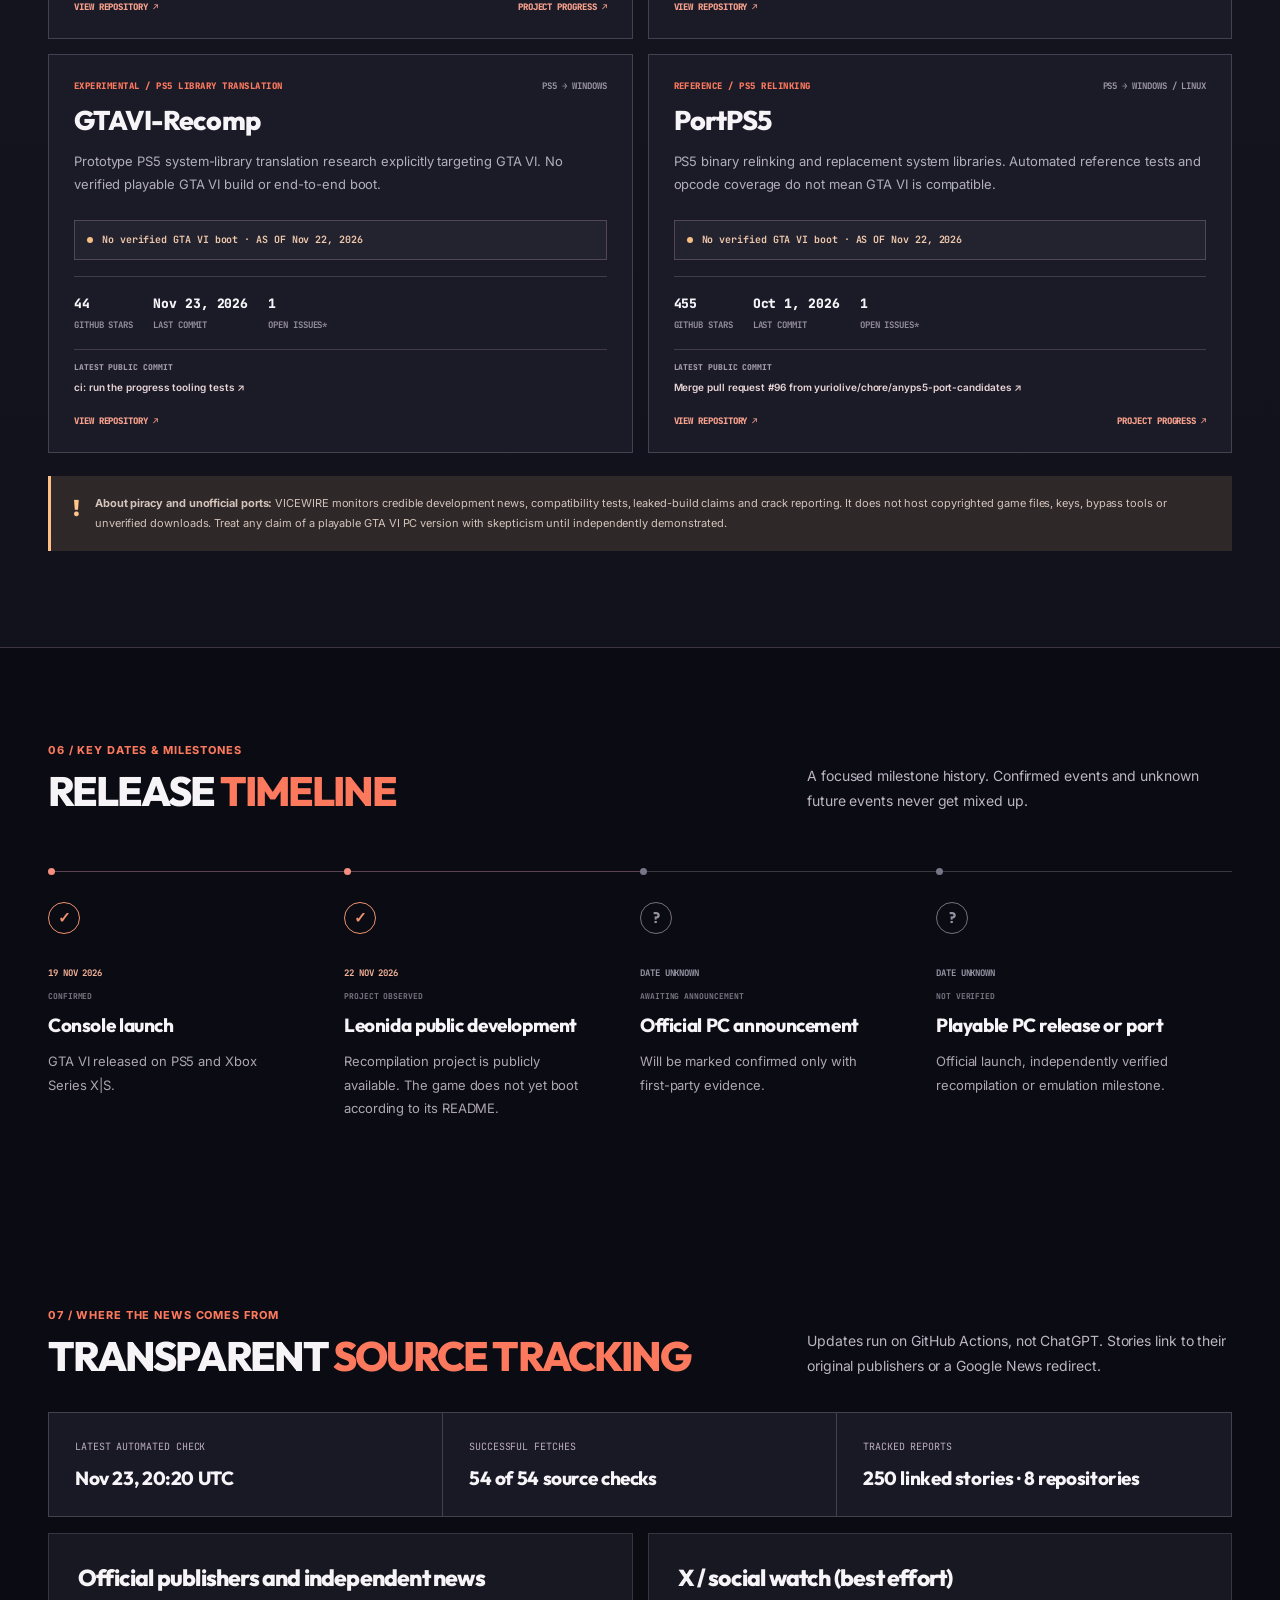
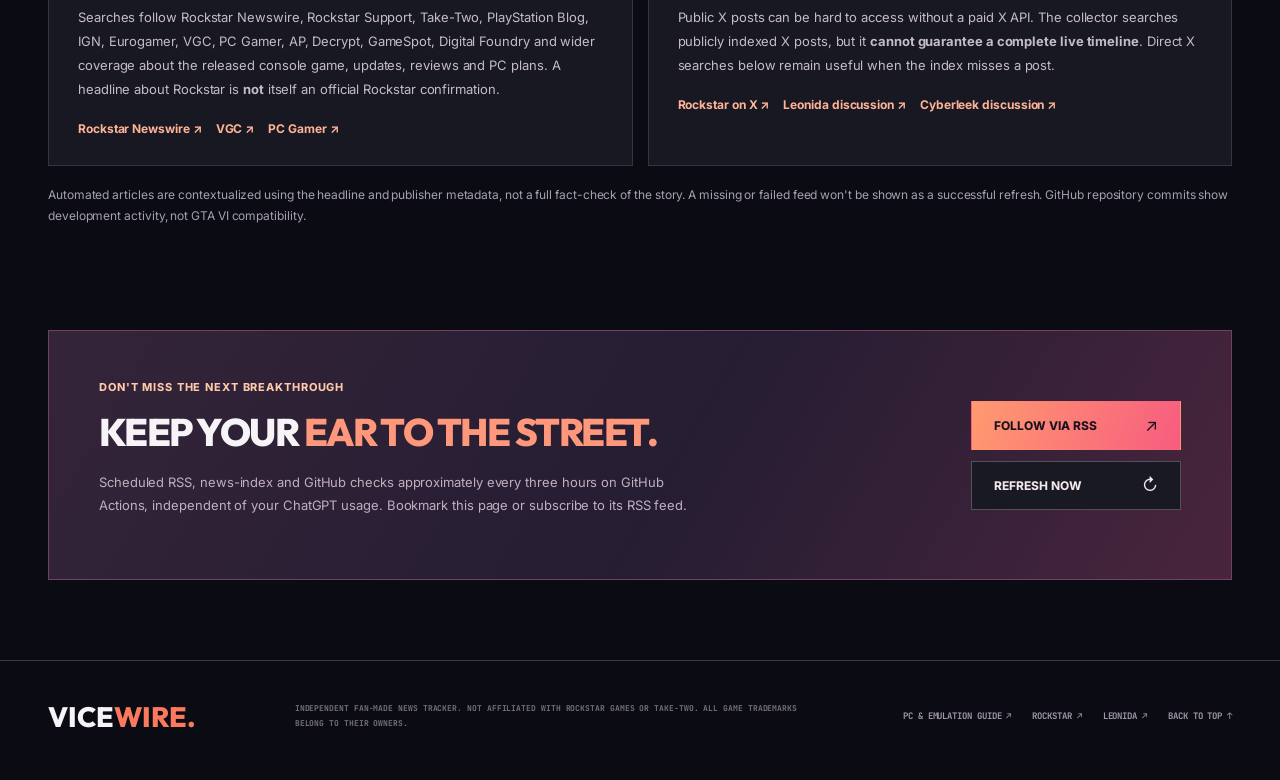
==== commit dac7650d: "feat: readable news highlights, evidence filters, concise cards and context toggle" ====
--- a/site/index.html
+++ b/site/index.html
@@ -81,6 +81,17 @@
     </section>
     <section class="shell feed-layout" id="news">
       <div class="news-main"><div class="section-top section-top-feed"><div><div class="kicker">04 / ALL SOURCES, ONE NEWSROOM</div><h2>LATEST <span>NEWS & REPORTS</span></h2></div><span class="feed-total mono" id="feed-total">LOADING...</span></div>
+        <div class="news-reader-intro" aria-labelledby="news-reader-title">
+          <div class="reader-intro-head"><span class="kicker">THE SHORT VERSION / SOURCE-AWARE</span><span id="news-reader-checked">Checking the published feed...</span></div>
+          <h3 id="news-reader-title">WHAT ACTUALLY <span>MATTERS?</span></h3>
+          <p>Start with the latest human-reviewed official report, then browse the newest headlines. Automatically indexed articles are <strong>not</strong> independently verified summaries. Open the original source for the details.</p>
+          <div id="news-reader-highlights" class="news-reader-highlights" aria-live="polite"><span class="loading-block">Loading source-reviewed highlights...</span></div>
+        </div>
+        <div class="news-toolbar" role="group" aria-label="News display options">
+          <label for="news-scope">EVIDENCE <select id="news-scope"><option value="all">All headlines</option><option value="reviewed">Source-reviewed only</option><option value="primary">Official + developer</option><option value="reporting">Publisher reporting</option></select></label>
+          <label for="news-sort">ORDER <select id="news-sort"><option value="newest">Newest first</option><option value="reviewed">Reviewed first</option></select></label>
+          <button type="button" id="news-detail-toggle" aria-pressed="false">SHOW FULL CONTEXT +</button>
+        </div>
         <div class="news-controls"><div class="filters" id="filters" role="group" aria-label="Filter news"><button type="button" data-filter="all" class="active">Everything</button><button type="button" data-filter="game">Game news</button><button type="button" data-filter="official">Rockstar</button><button type="button" data-filter="pc">PC</button><button type="button" data-filter="recompilation">Leonida & ports</button><button type="button" data-filter="emulation">Emulators</button><button type="button" data-filter="piracy">Leaks / piracy</button><button type="button" data-filter="security">Security reports</button><button type="button" data-filter="social">X posts</button></div><label class="search-wrap"><svg viewBox="0 0 24 24" fill="none" stroke="currentColor" stroke-width="1.8"><circle cx="10.5" cy="10.5" r="6.5"/><path d="m15.5 15.5 5 5"/></svg><input type="search" id="news-search" placeholder="Search news, sources, topics..." aria-label="Search news"></label></div>
         <div id="news-list" class="news-list" aria-live="polite"><div class="loading-block">ESTABLISHING DATA LINK...</div></div>
         <div class="more-bar"><span id="visible-count" class="mono"></span><button type="button" id="show-more" class="secondary-button small">LOAD MORE STORIES <span>↓</span></button></div>
--- a/site/assets/styles.css
+++ b/site/assets/styles.css
@@ -72,3 +72,30 @@
 .claim-release-update>strong{display:block;color:#fff;font:800 clamp(17px,2.3vw,23px)/1.35 var(--body)}
 .claim-release-update p{margin:10px 0 0;color:#dac6d1;font:400 13px/1.75 var(--body)}
 .claim-release-update p strong{color:#fff}
+
+
+/* Clearer news reading: human-reviewed context vs syndicated headlines. */
+.news-reader-intro{margin:0 0 18px;padding:24px 27px;background:linear-gradient(135deg,#282036,#181b29 83%);border:1px solid #66506a;border-top:3px solid #fca17e}
+.reader-intro-head{display:flex;align-items:center;justify-content:space-between;flex-wrap:wrap;gap:10px;color:#b6acbd;font:700 10px var(--mono)}
+.news-reader-intro h3{margin:14px 0 9px;font:850 clamp(25px,3vw,40px)/1.05 var(--font-head);letter-spacing:-.02em}
+.news-reader-intro h3 span{color:#fca585}
+.news-reader-intro>p{margin:0 0 18px;color:#c0b5c4;font:400 13px/1.8 var(--body)}
+.news-reader-intro>p strong{color:#fff}
+.news-reader-highlights{display:grid;grid-template-columns:repeat(2,minmax(0,1fr));gap:11px}
+.reader-highlight{display:flex;flex-direction:column;gap:10px;min-width:0;border:1px solid #654e63;background:#121523;padding:16px;transition:border-color .15s}
+.reader-highlight:hover{border-color:#ffae87}
+.reader-highlight small{color:#ffbb98;font:800 9px/1.5 var(--mono);letter-spacing:.04em}
+.reader-highlight strong{color:#f5f1f7;font:800 19px/1.2 var(--font-head)}
+.reader-highlight span{color:#c7bdca;font:400 12px/1.7 var(--body)}
+.reader-highlight em{margin-top:auto;font:750 10px var(--mono);font-style:normal;color:#ffa98c}
+.news-toolbar{display:flex;align-items:center;gap:12px;flex-wrap:wrap;margin:0 0 20px;padding:13px 15px;background:#181824;border:1px solid #47404f}
+.news-toolbar label{display:flex;align-items:center;gap:8px;color:#bbb0bc;font:800 9px var(--mono)}
+.news-toolbar select{min-width:110px;max-width:220px;height:35px;padding:0 7px;background:#11131d;border:1px solid #716073;border-radius:3px;color:#eee6ed;font:650 11px var(--body)}
+.news-toolbar button{min-height:35px;margin-left:auto;padding:0 12px;border:1px solid #81647a;background:#282333;color:#ffd2bd;font:800 10px var(--mono);cursor:pointer}
+.news-toolbar button:hover,.news-toolbar button[aria-pressed="true"]{border-color:#fc9e78;background:#493044}
+.news-headline-note{color:#e2bbab!important;font-style:italic;font-size:11px!important}
+.news-fresh{color:#a8eec5;font:800 9px var(--mono)}
+.news-card.indexed-story{min-height:116px}
+.news-card.indexed-story .news-content h3{margin-bottom:7px}
+@media(max-width:900px){.news-reader-highlights{grid-template-columns:1fr}}
+@media(max-width:640px){.news-reader-intro{padding:17px}.reader-highlight{padding:15px}.news-toolbar{align-items:stretch;flex-direction:column}.news-toolbar label{justify-content:space-between}.news-toolbar select{flex:1;max-width:100%}.news-toolbar button{margin-left:0}}
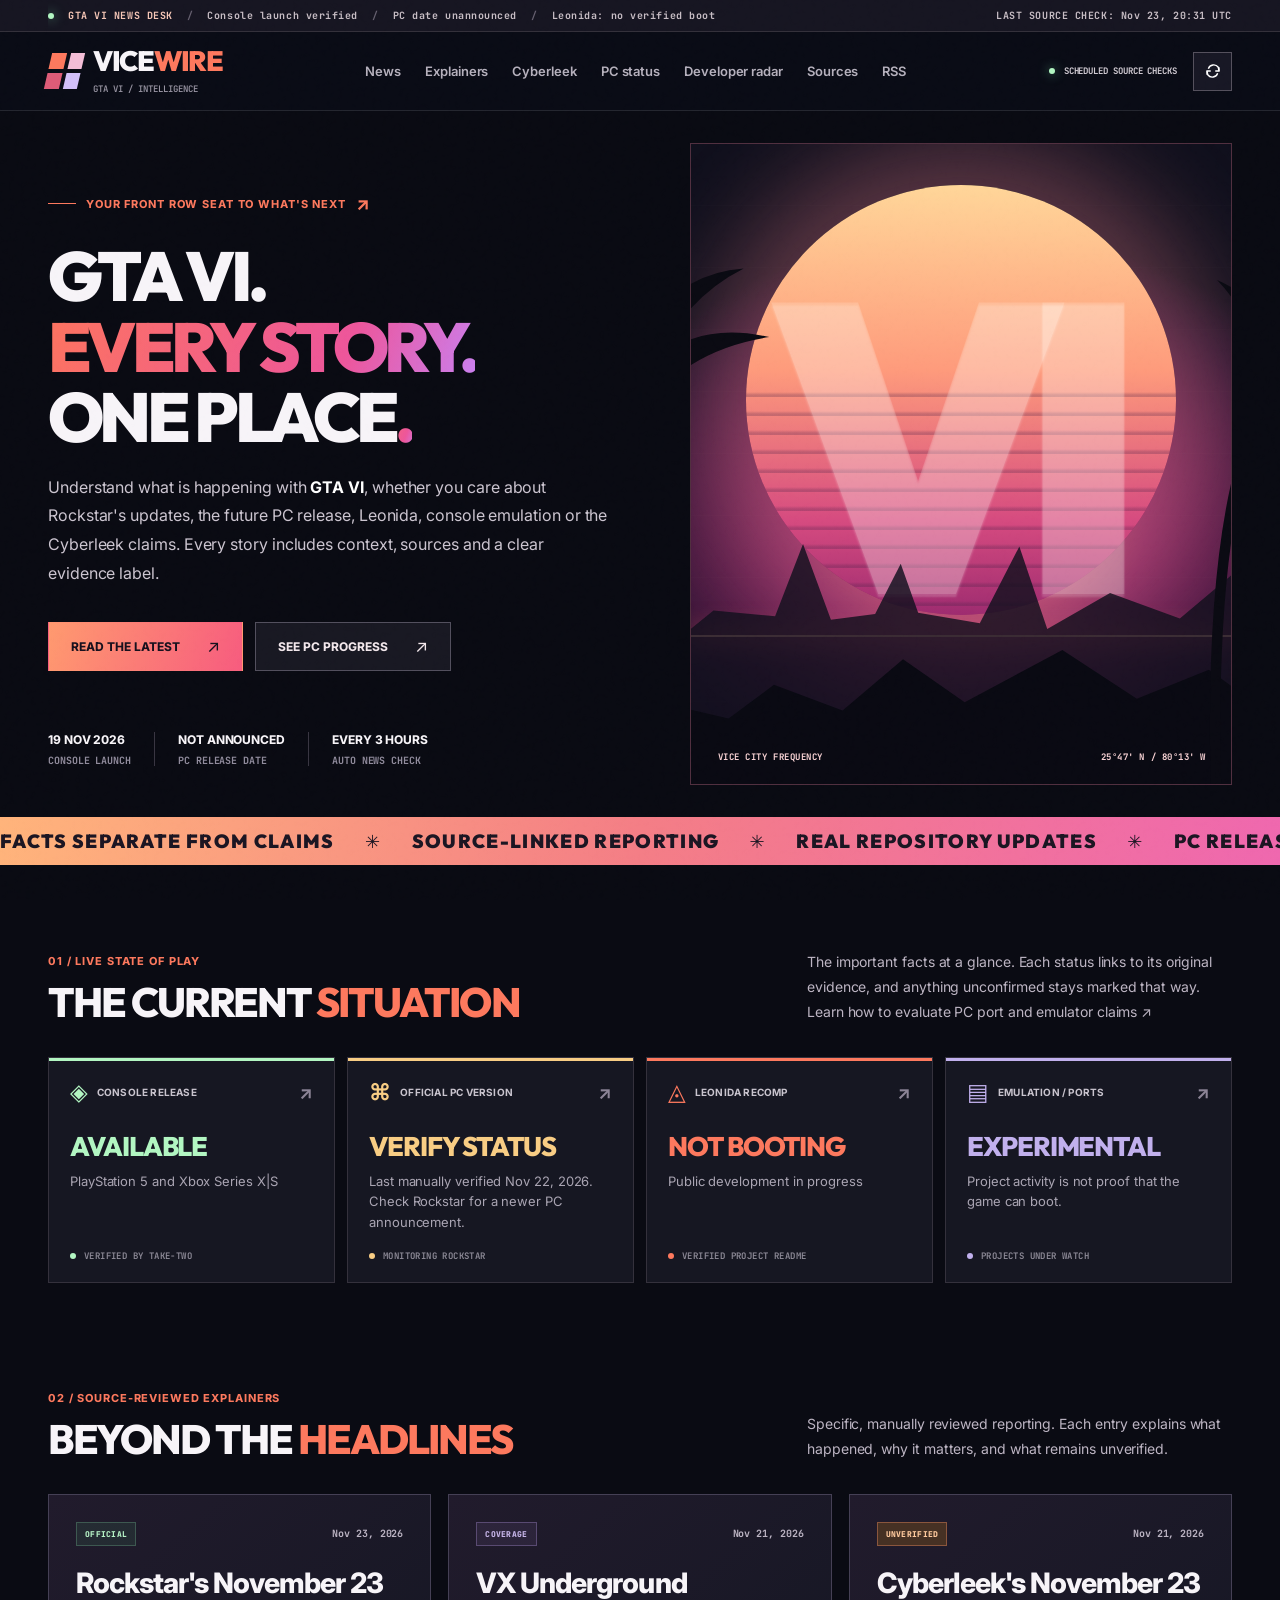
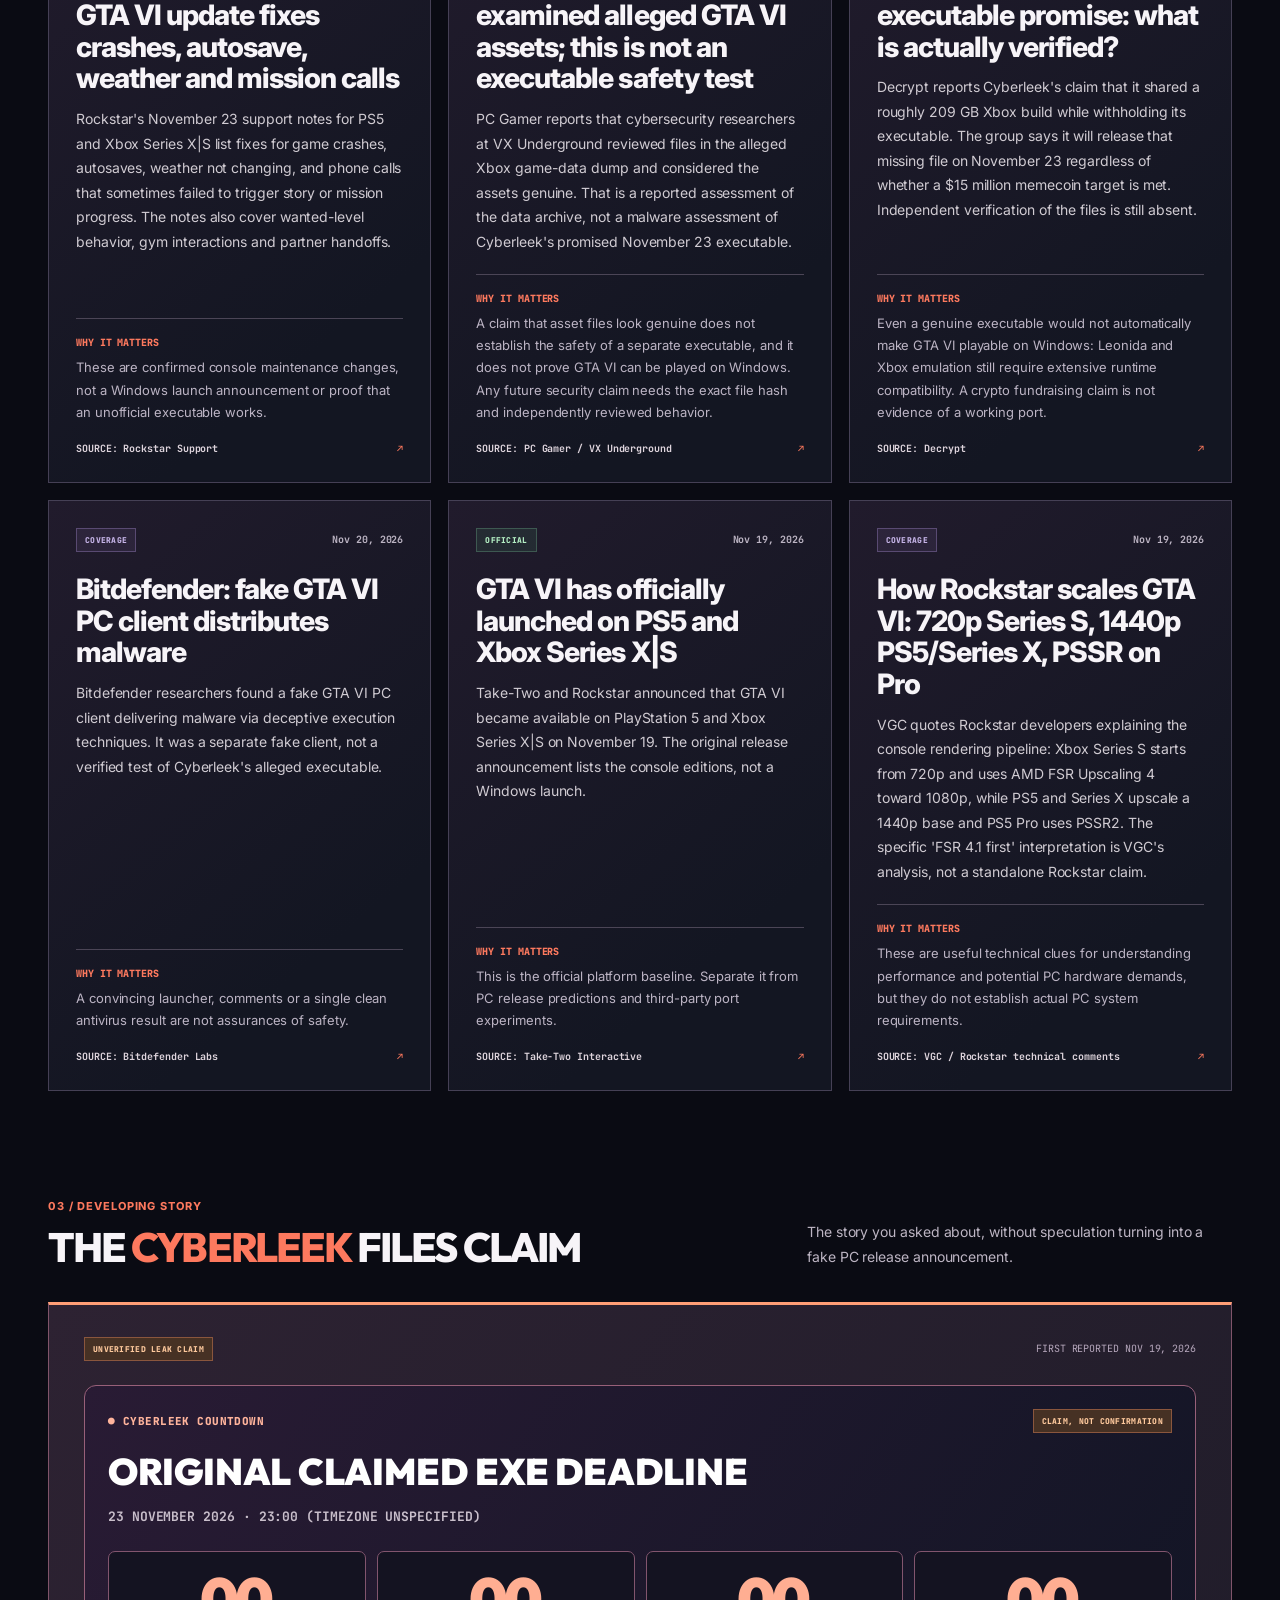
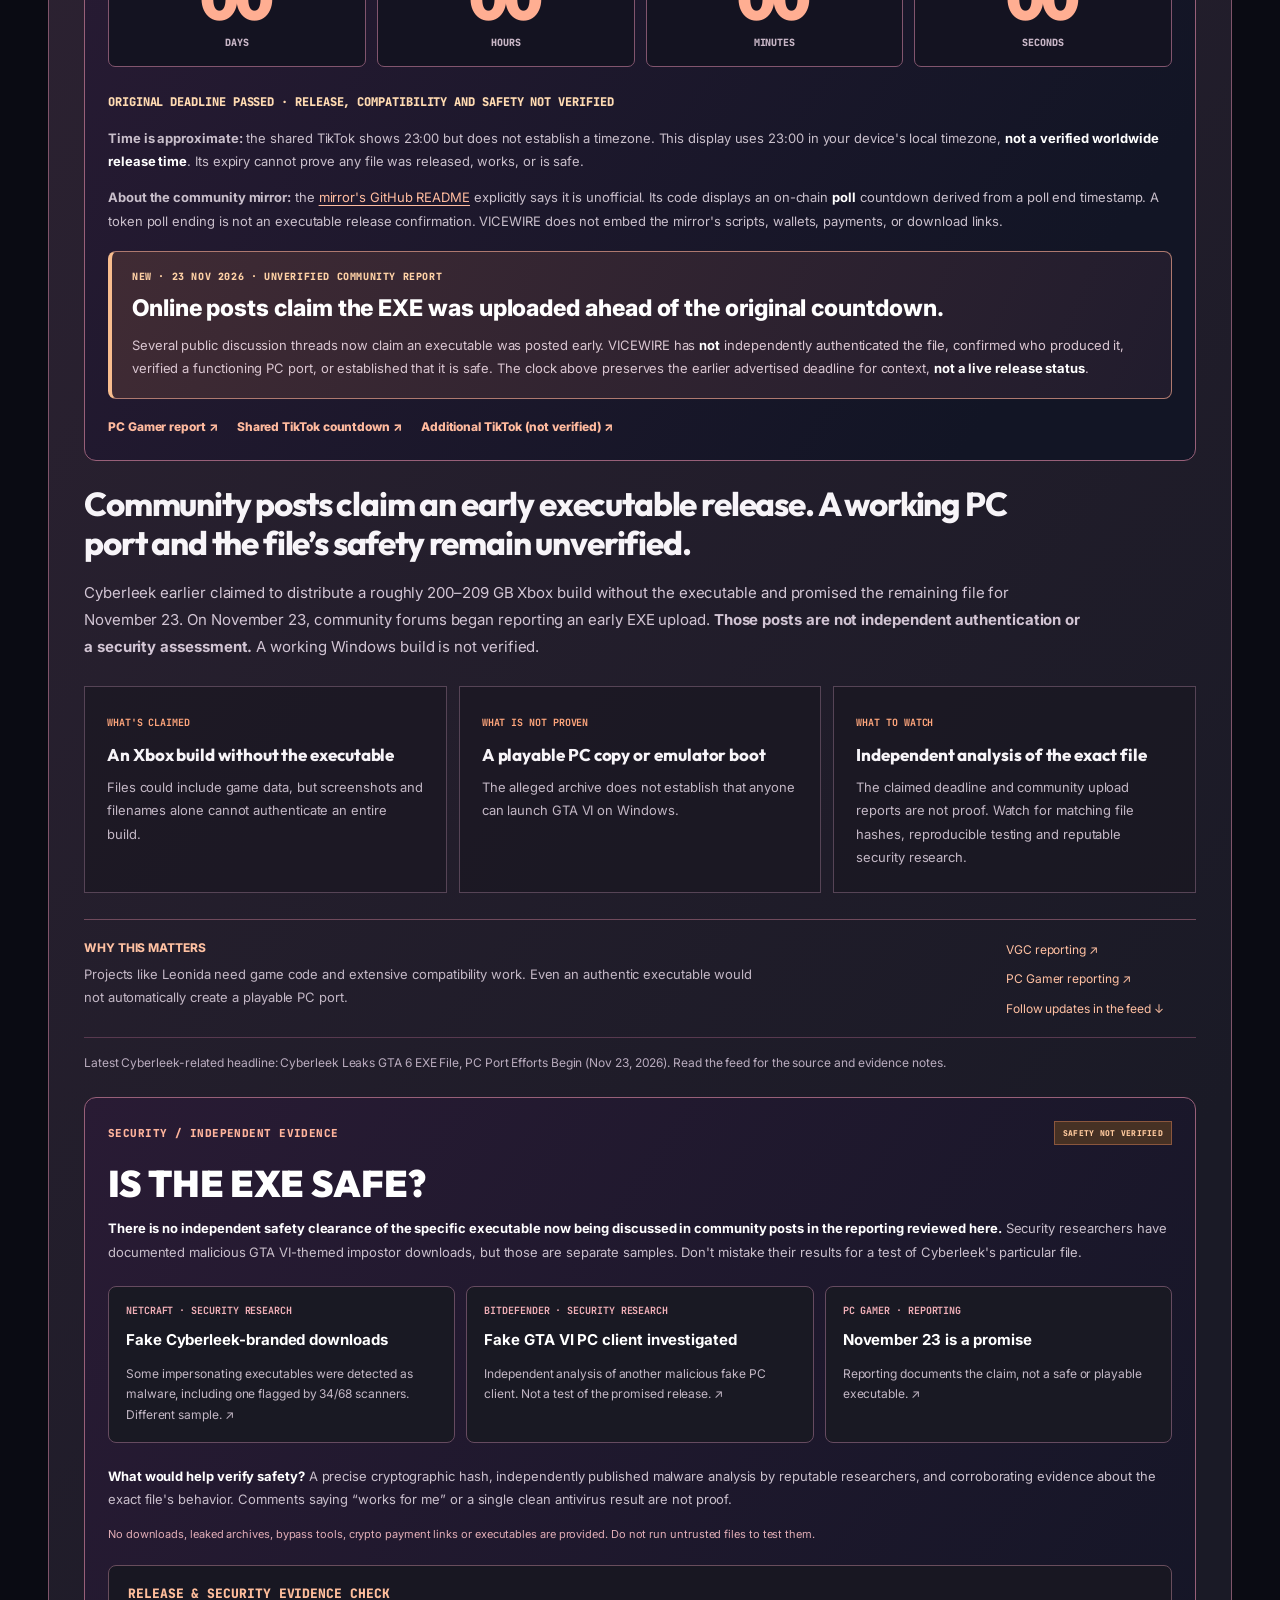
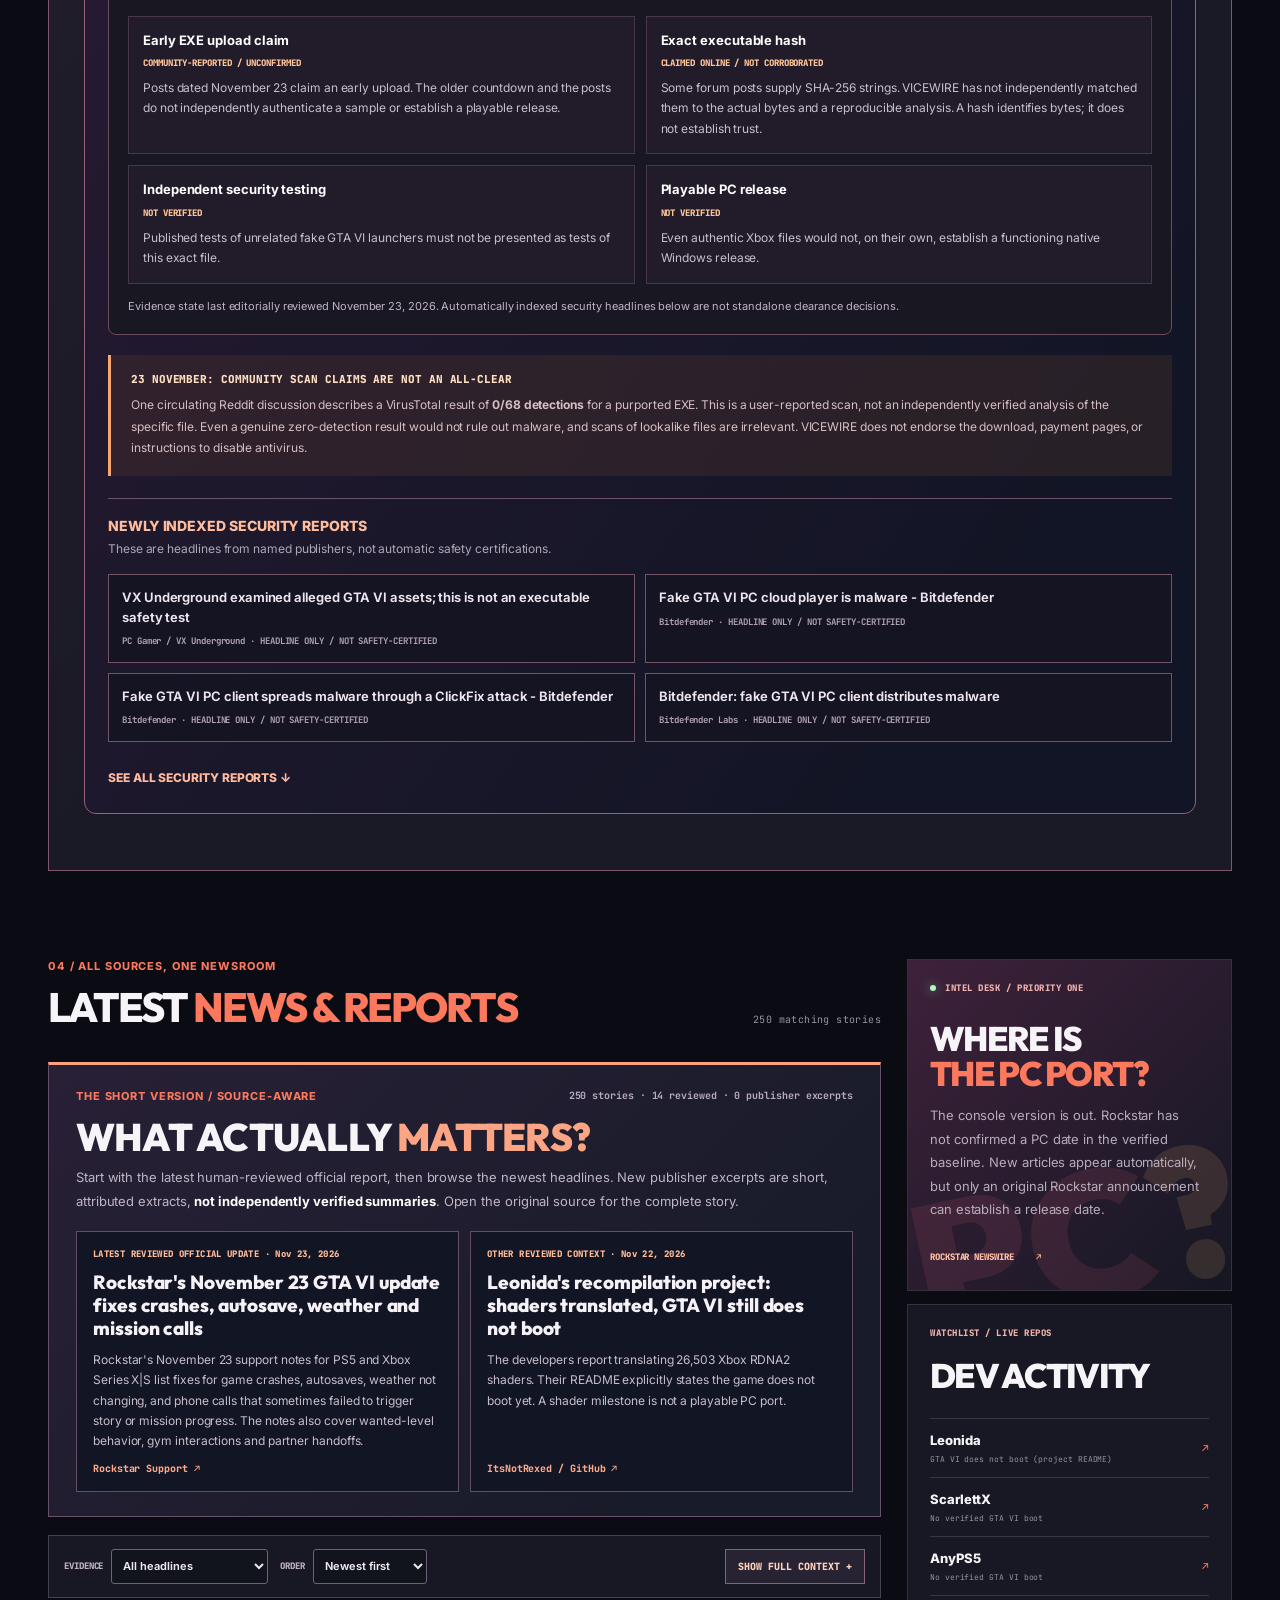
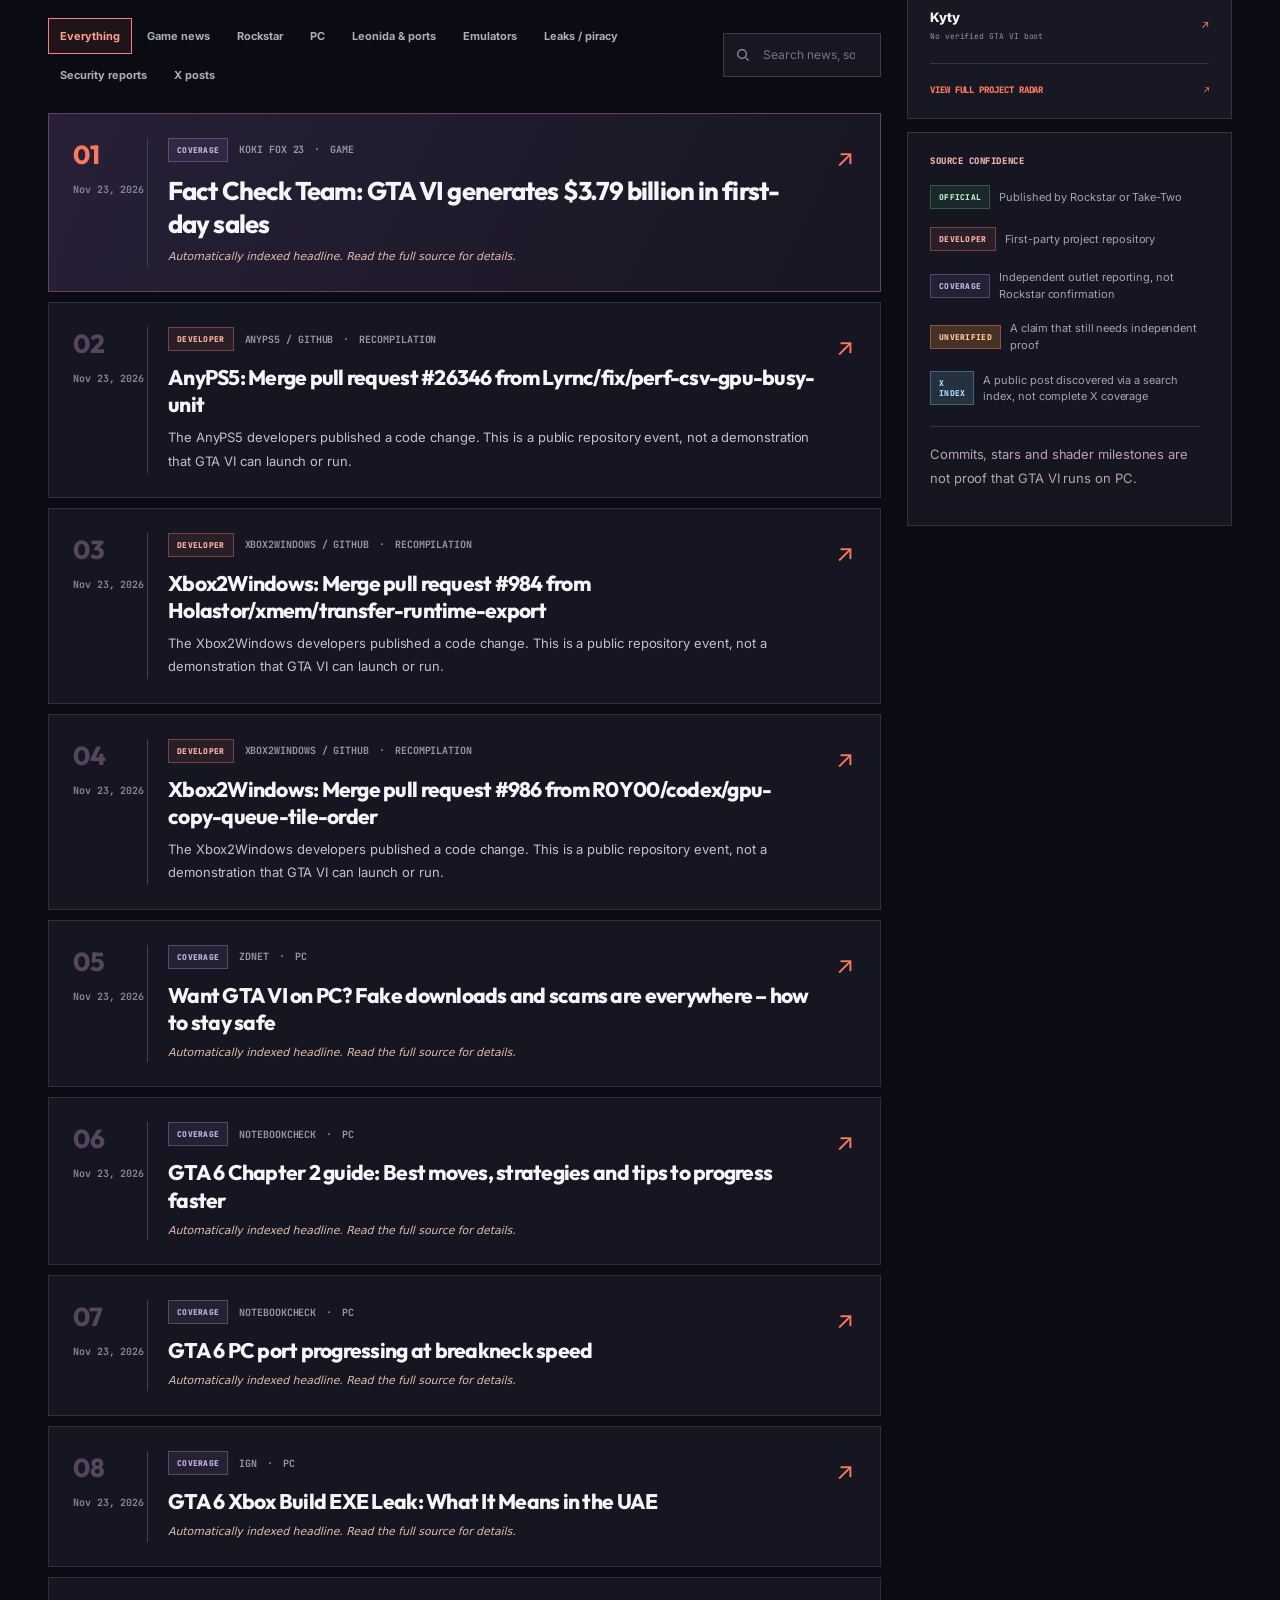
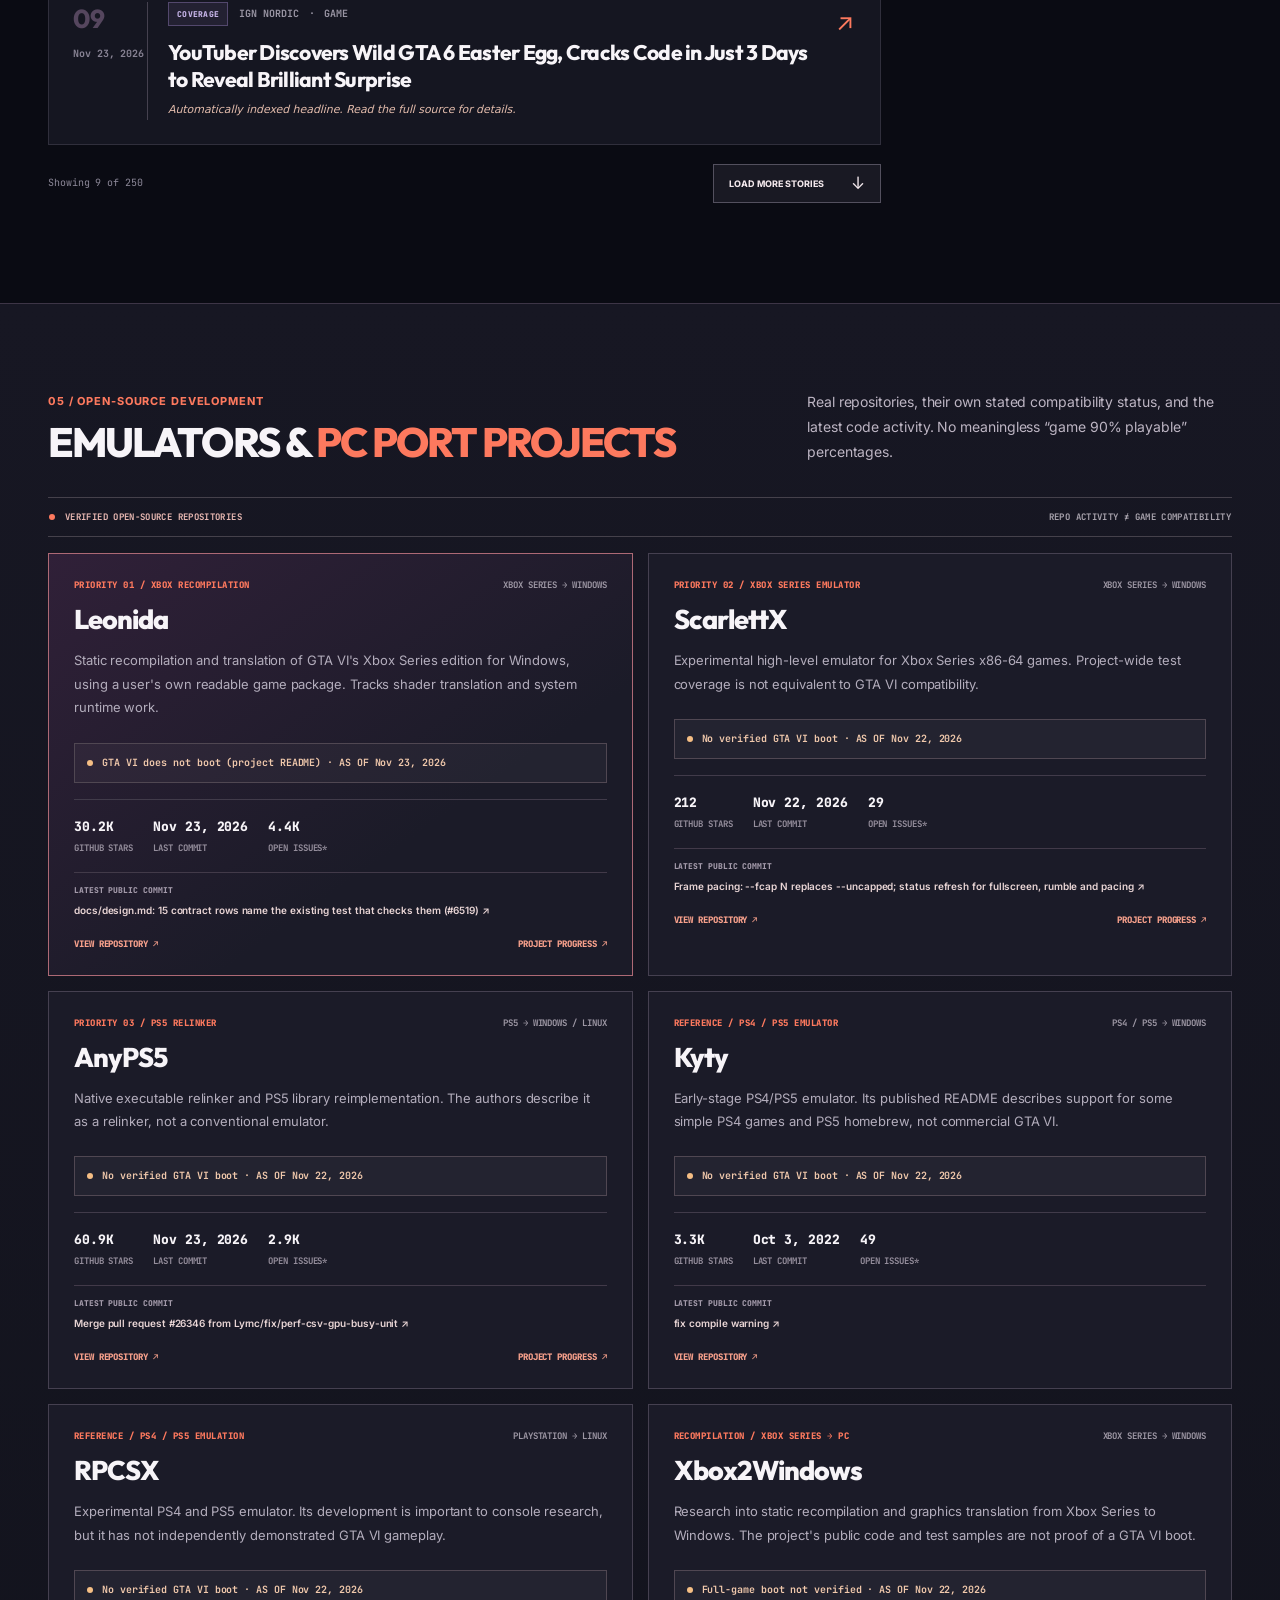
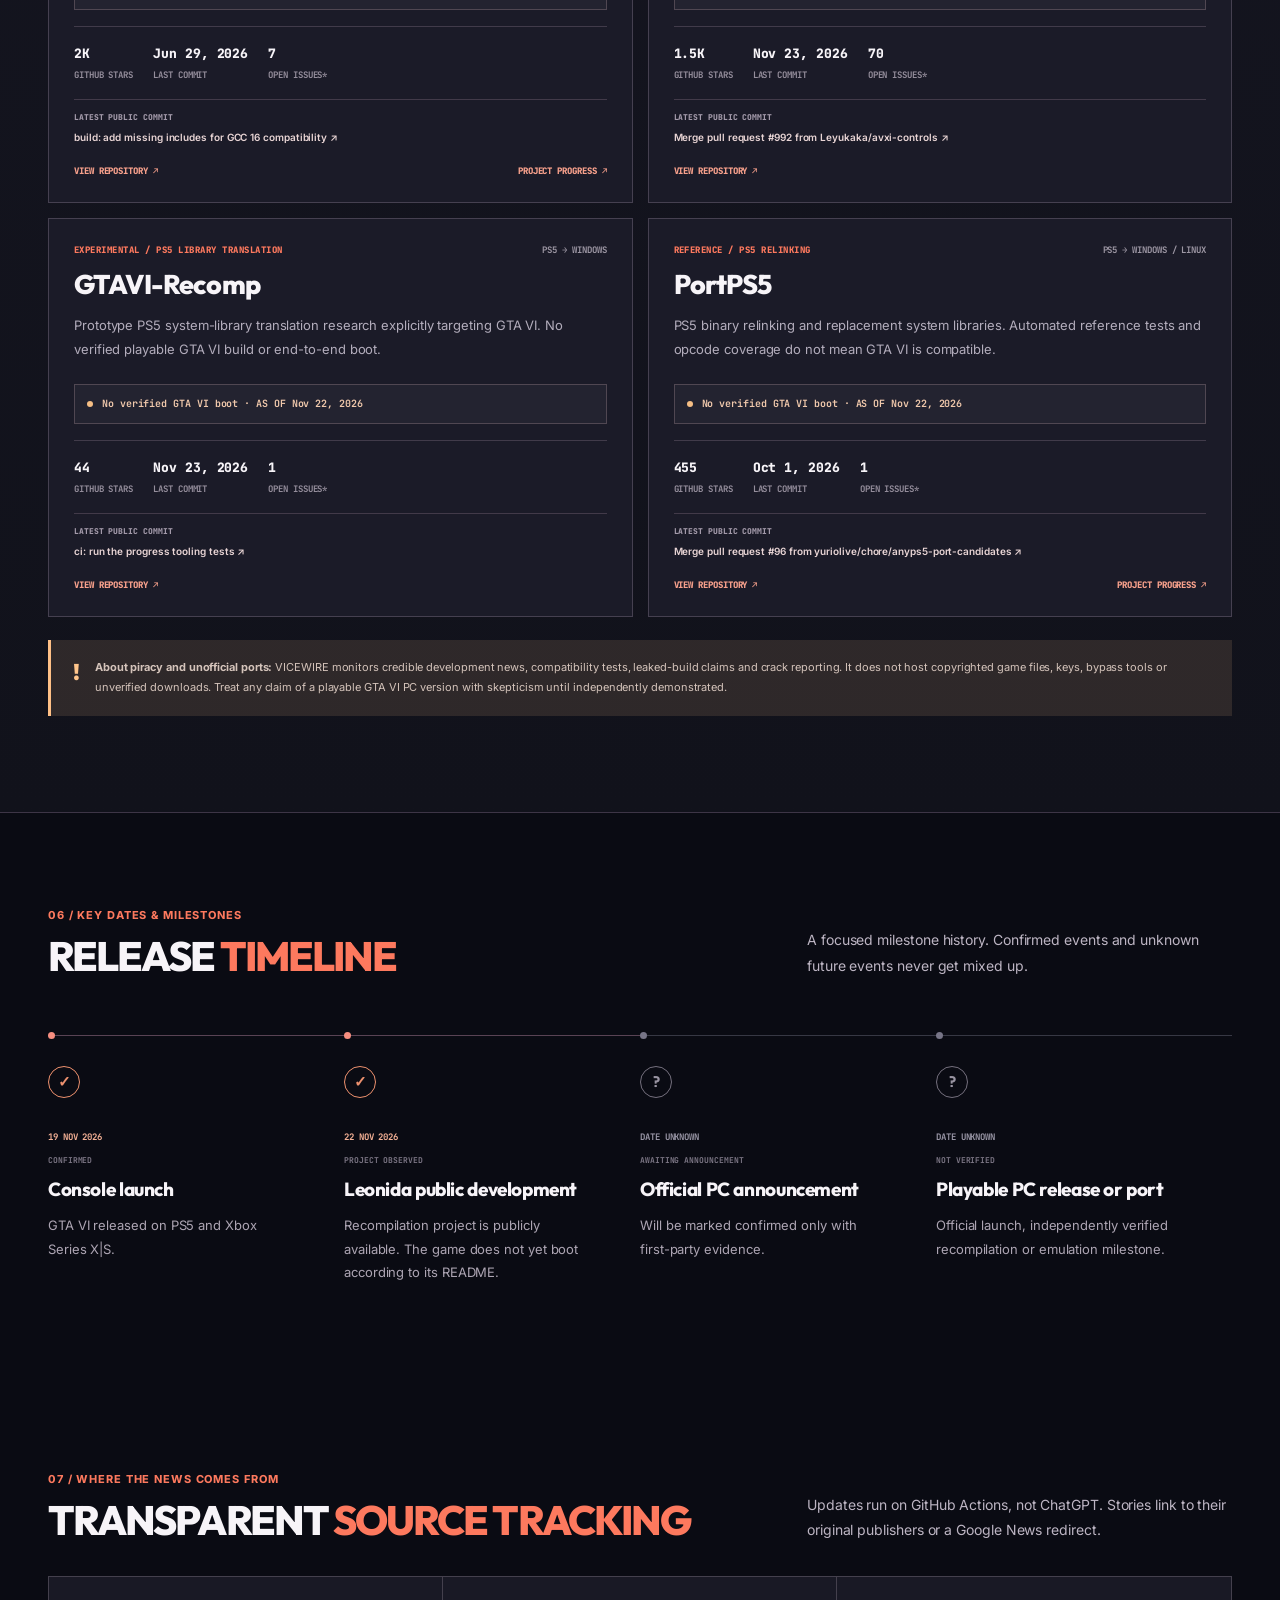
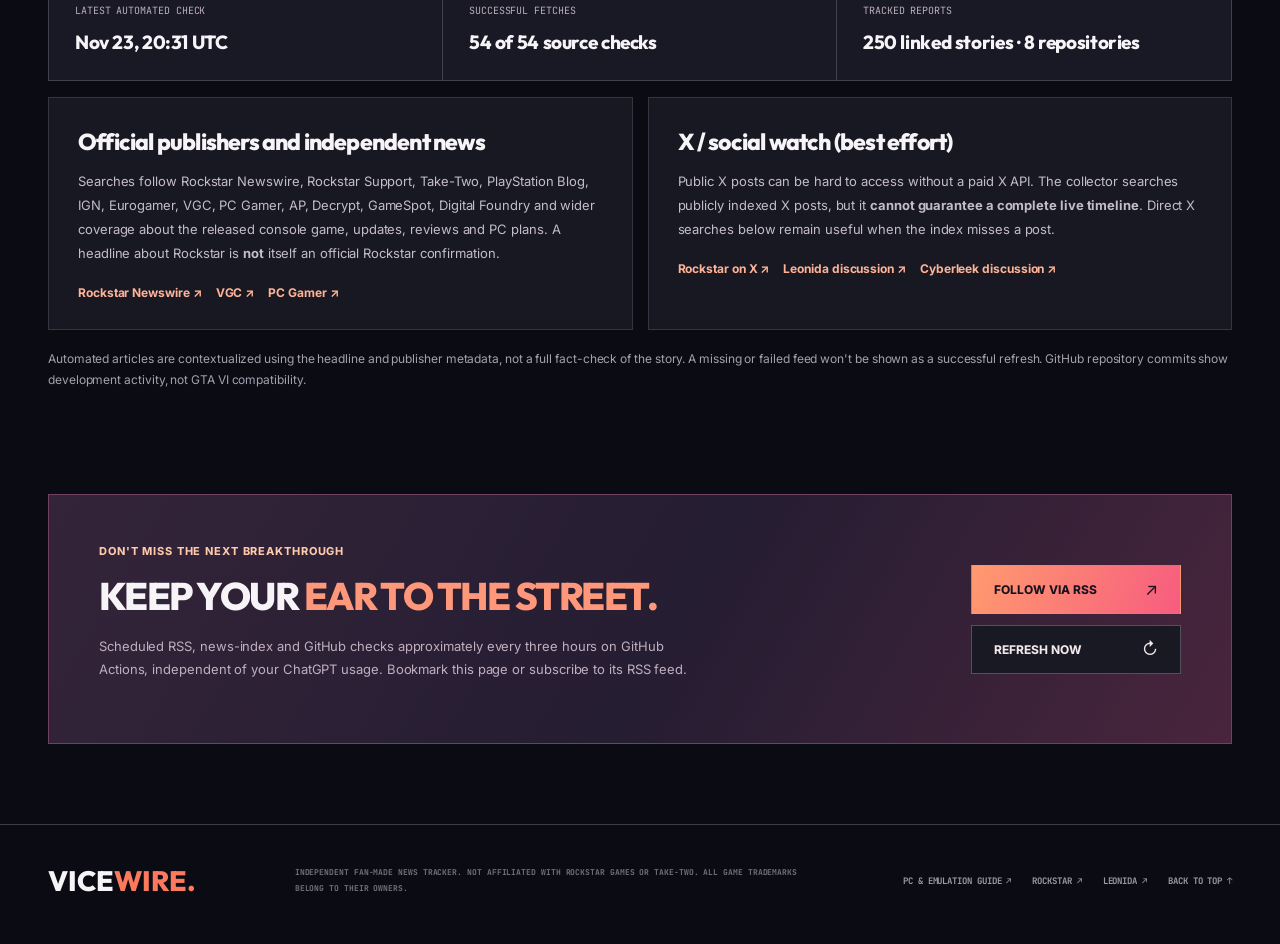
==== commit 7c08449a: "feat: integrate free publisher crawler with source-linked excerpts and RSS health UI" ====
--- a/site/index.html
+++ b/site/index.html
@@ -84,11 +84,11 @@
         <div class="news-reader-intro" aria-labelledby="news-reader-title">
           <div class="reader-intro-head"><span class="kicker">THE SHORT VERSION / SOURCE-AWARE</span><span id="news-reader-checked">Checking the published feed...</span></div>
           <h3 id="news-reader-title">WHAT ACTUALLY <span>MATTERS?</span></h3>
-          <p>Start with the latest human-reviewed official report, then browse the newest headlines. Automatically indexed articles are <strong>not</strong> independently verified summaries. Open the original source for the details.</p>
+          <p>Start with the latest human-reviewed official report, then browse the newest headlines. New publisher excerpts are short, attributed extracts, <strong>not independently verified summaries</strong>. Open the original source for the complete story.</p>
           <div id="news-reader-highlights" class="news-reader-highlights" aria-live="polite"><span class="loading-block">Loading source-reviewed highlights...</span></div>
         </div>
         <div class="news-toolbar" role="group" aria-label="News display options">
-          <label for="news-scope">EVIDENCE <select id="news-scope"><option value="all">All headlines</option><option value="reviewed">Source-reviewed only</option><option value="primary">Official + developer</option><option value="reporting">Publisher reporting</option></select></label>
+          <label for="news-scope">EVIDENCE <select id="news-scope"><option value="all">All headlines</option><option value="reviewed">Source-reviewed only</option><option value="crawled">Publisher excerpts</option><option value="primary">Official + developer</option><option value="reporting">Publisher reporting</option></select></label>
           <label for="news-sort">ORDER <select id="news-sort"><option value="newest">Newest first</option><option value="reviewed">Reviewed first</option></select></label>
           <button type="button" id="news-detail-toggle" aria-pressed="false">SHOW FULL CONTEXT +</button>
         </div>
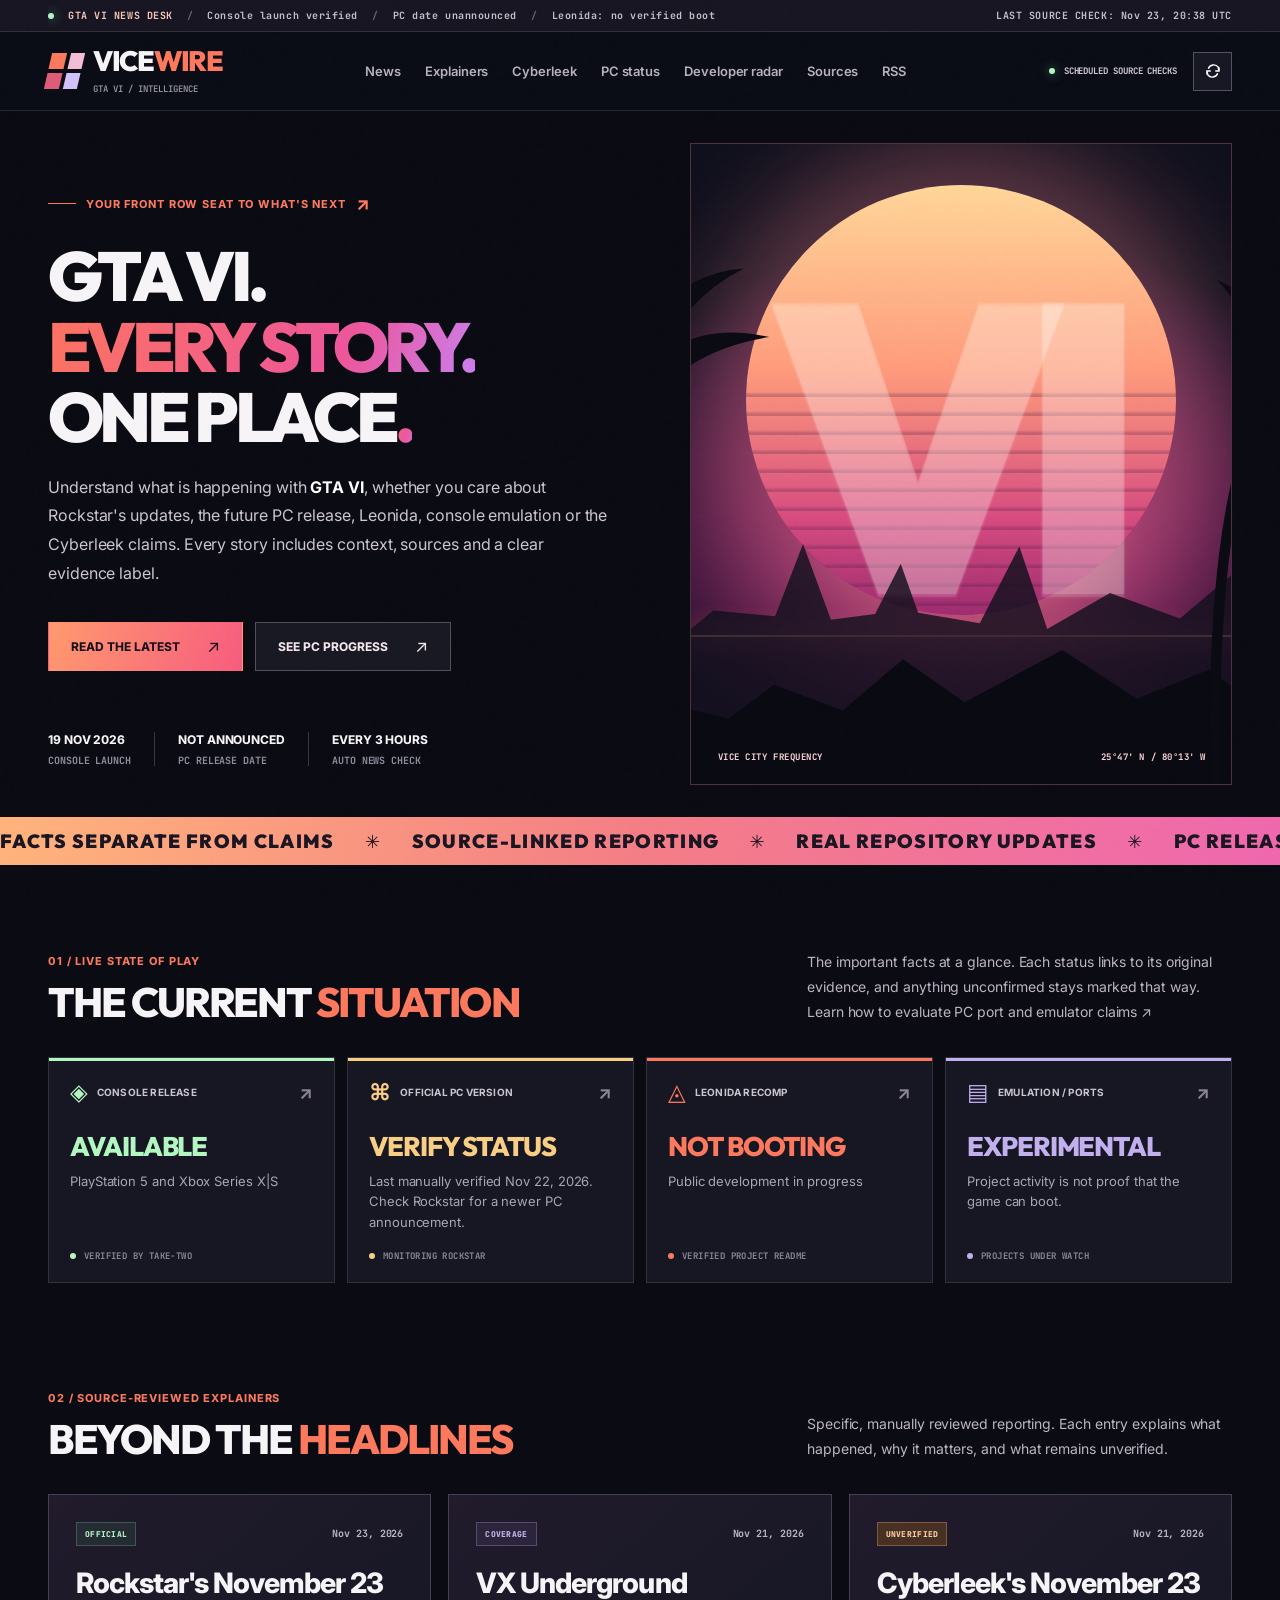
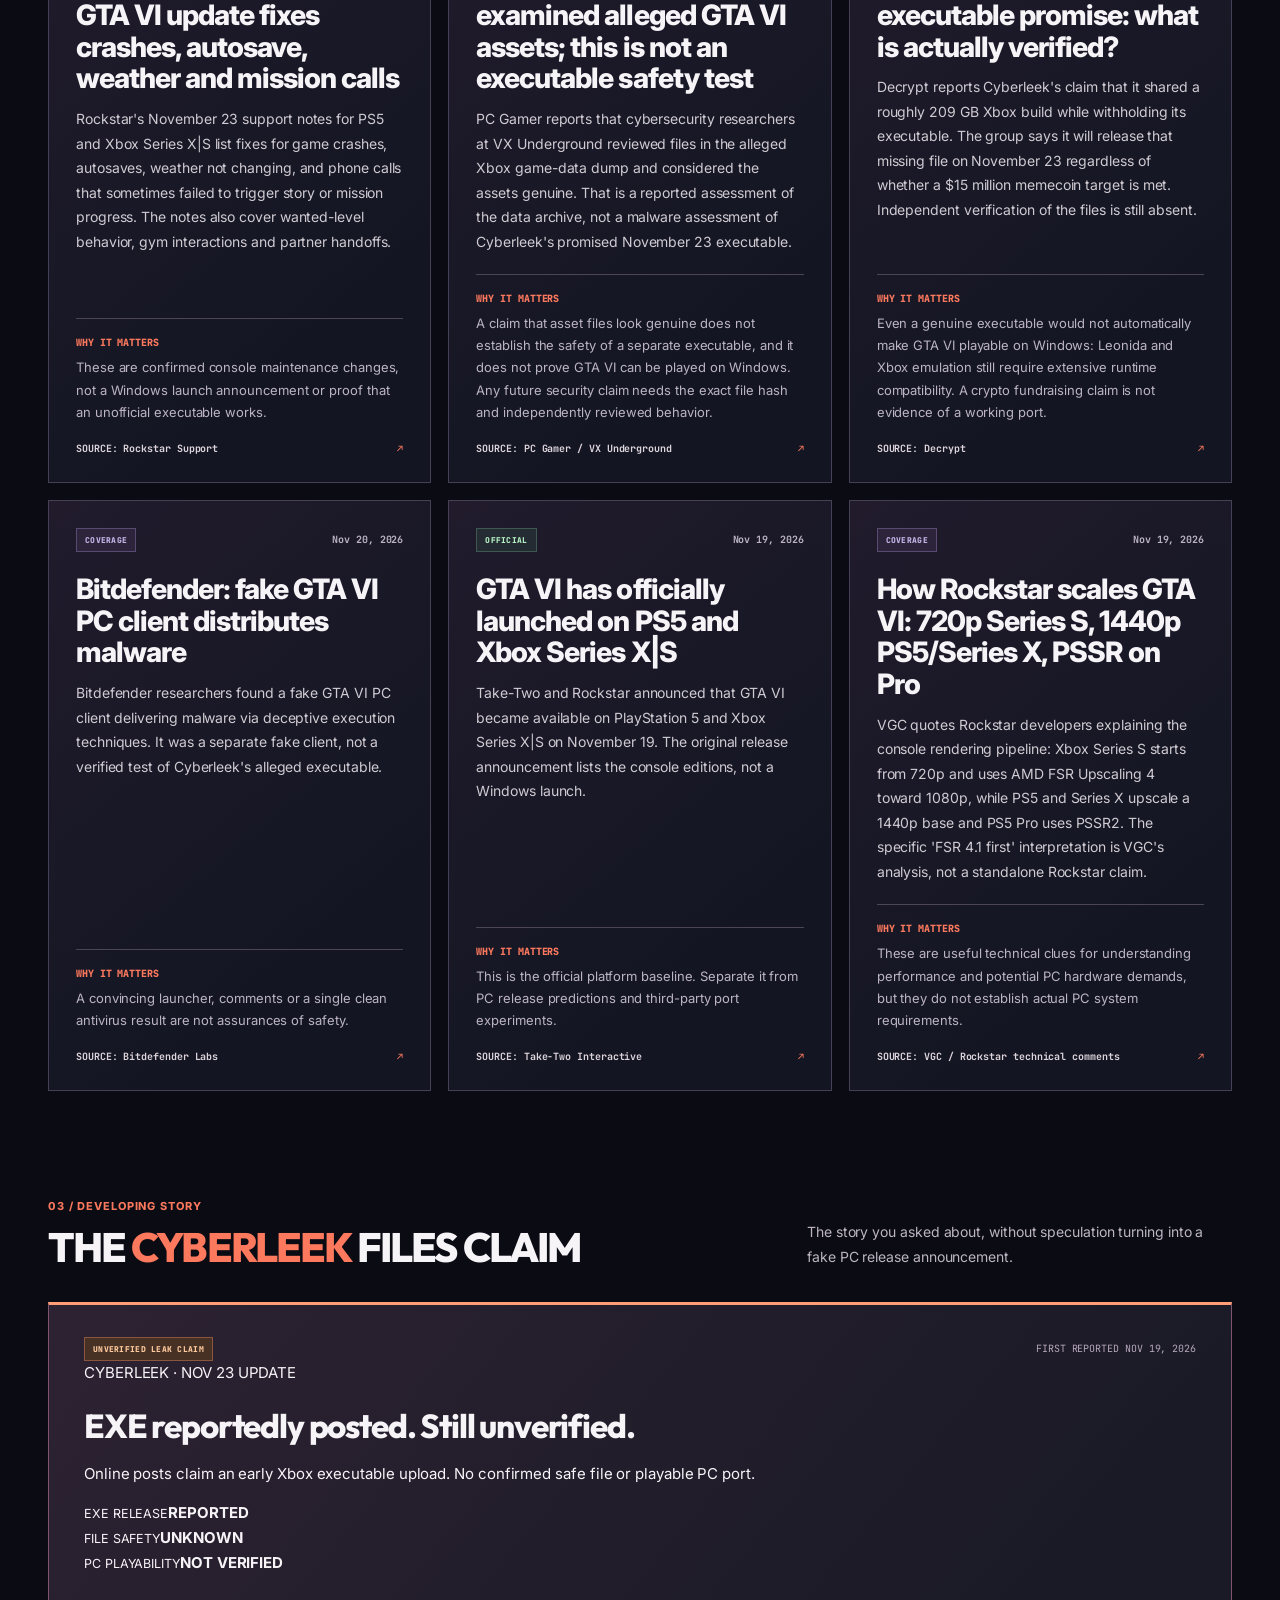
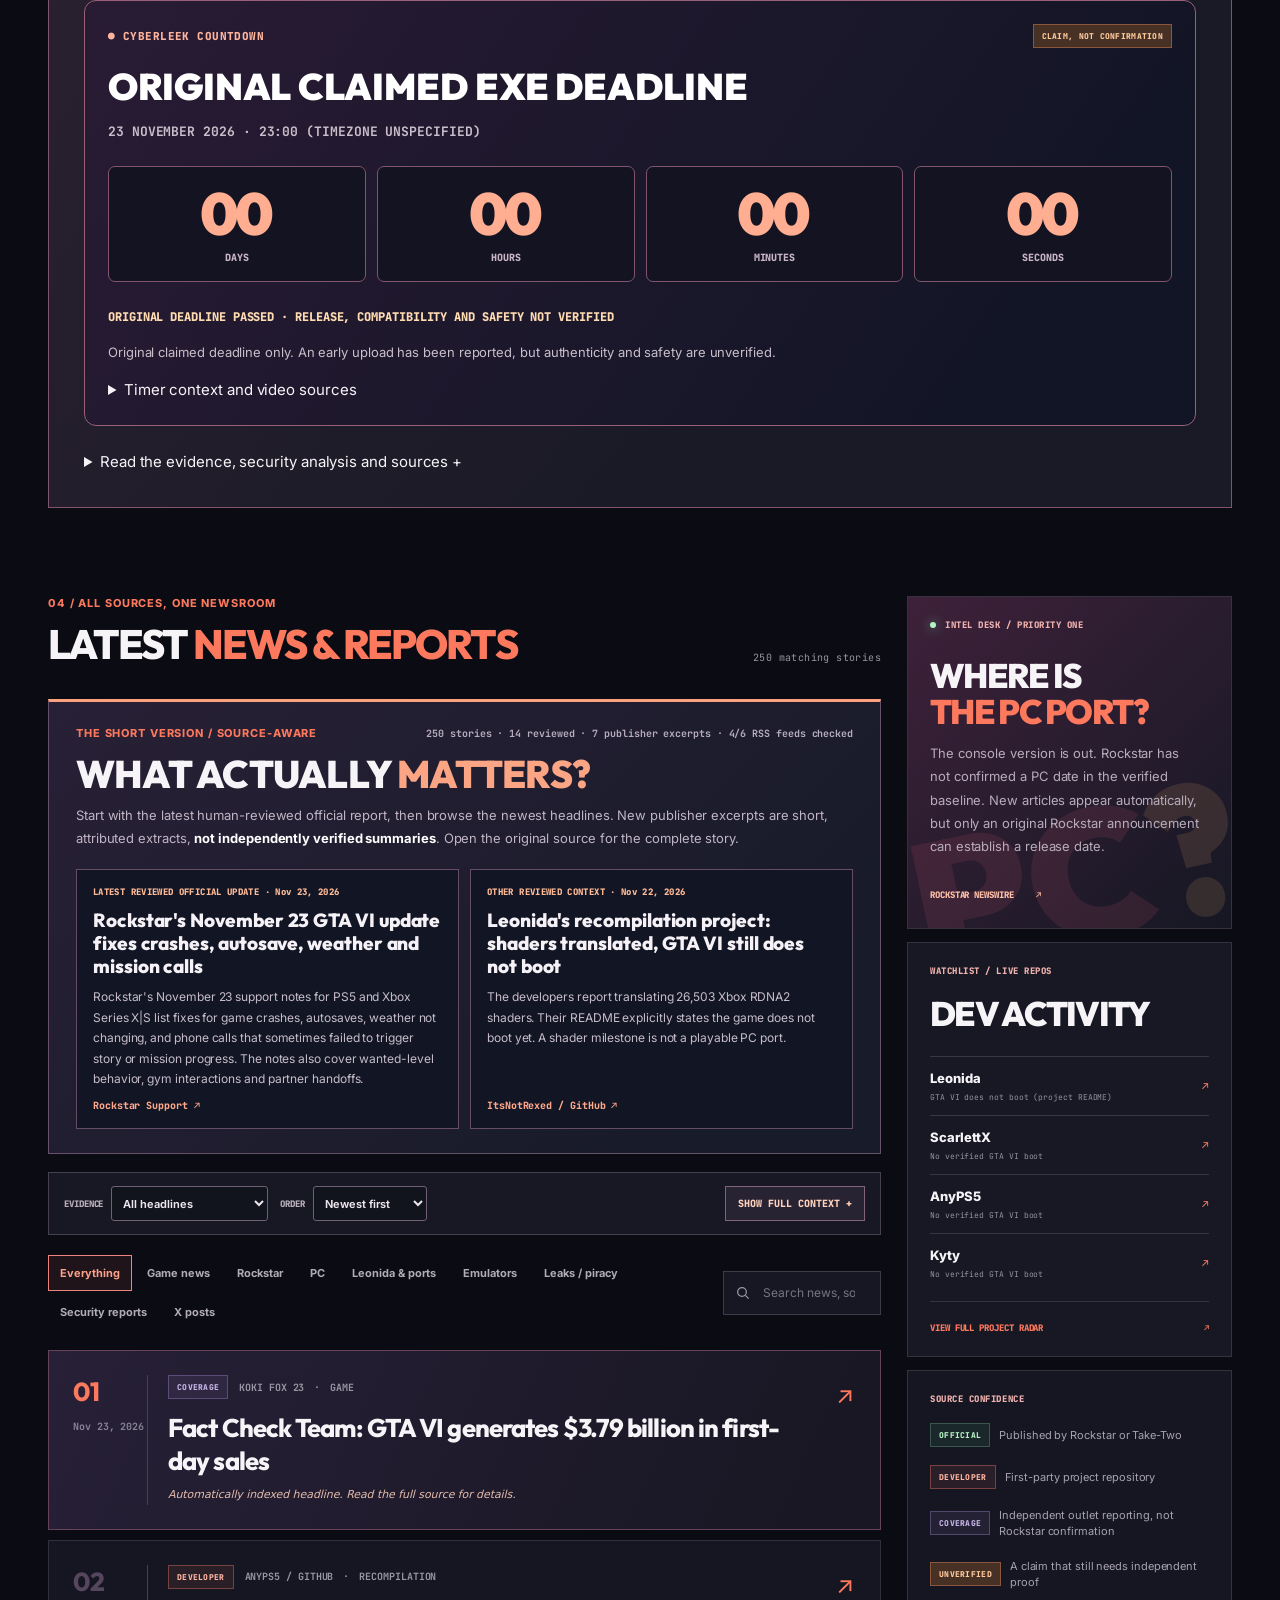
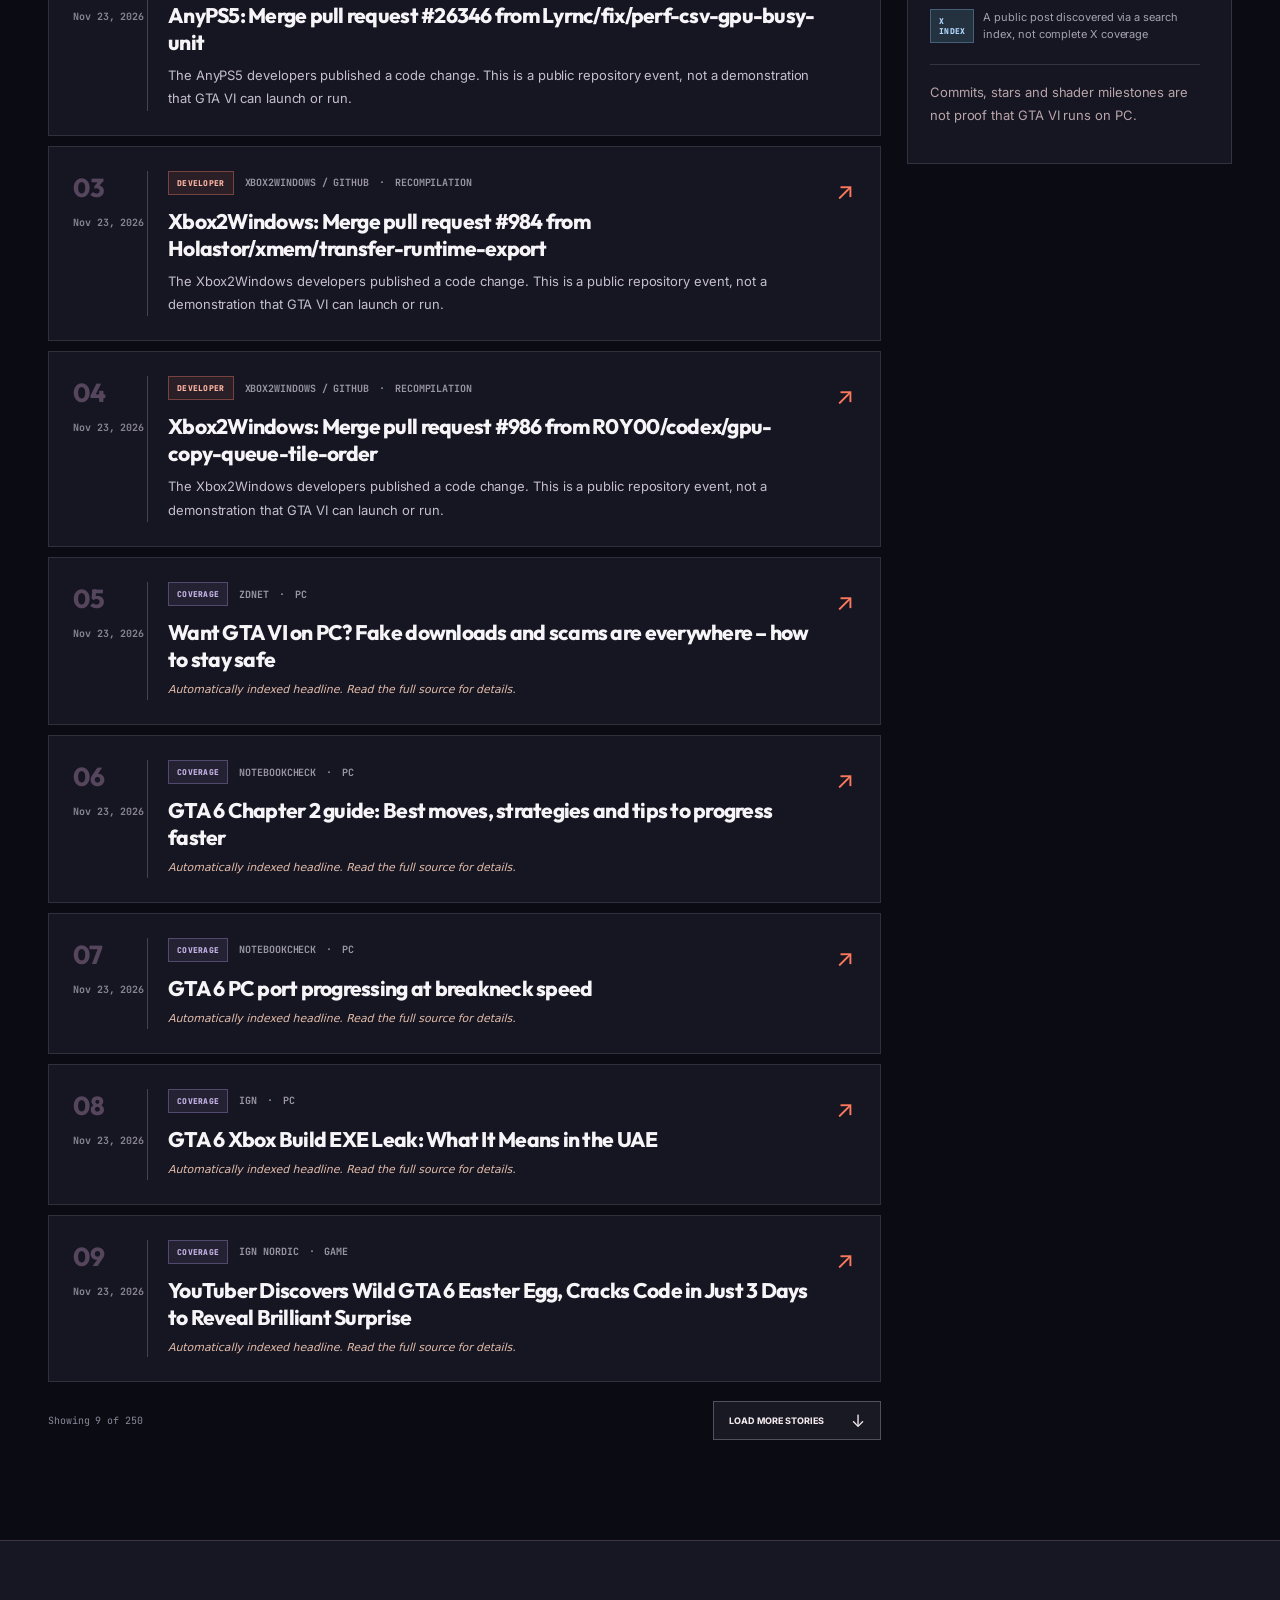
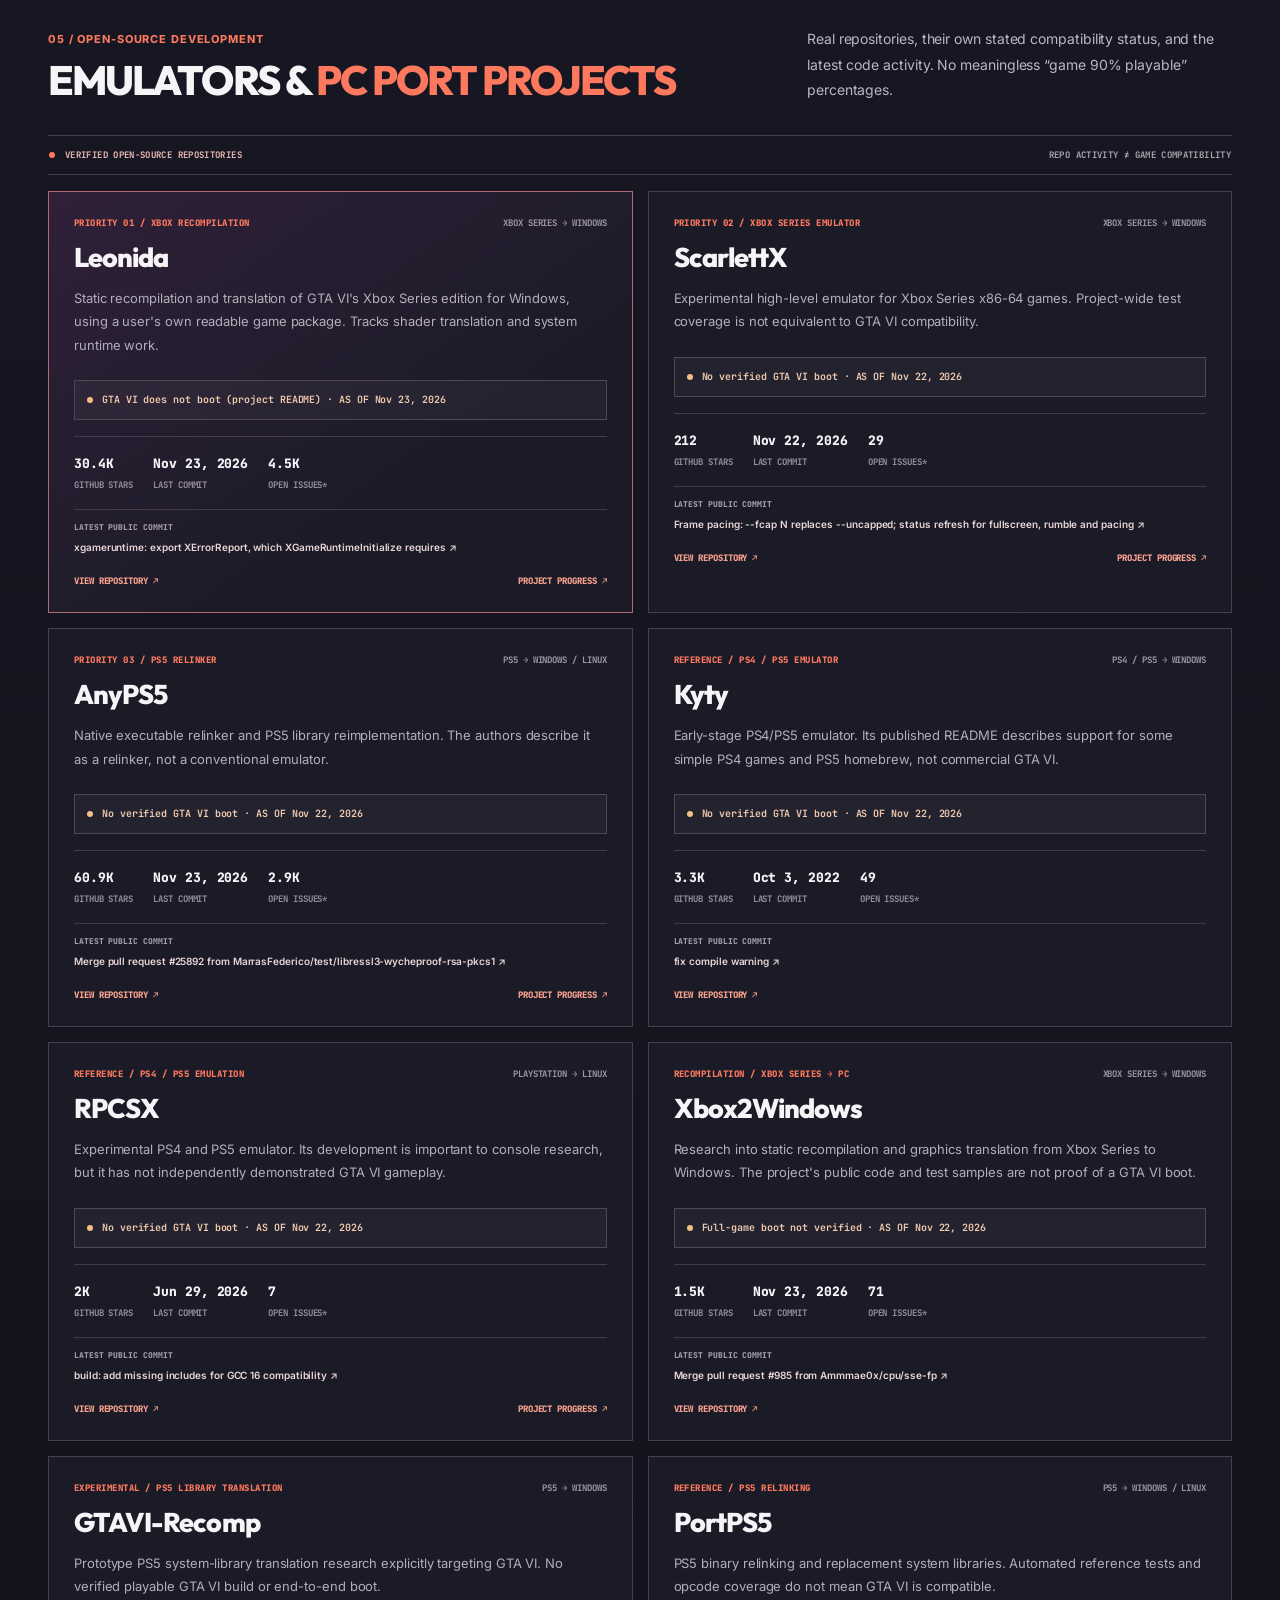
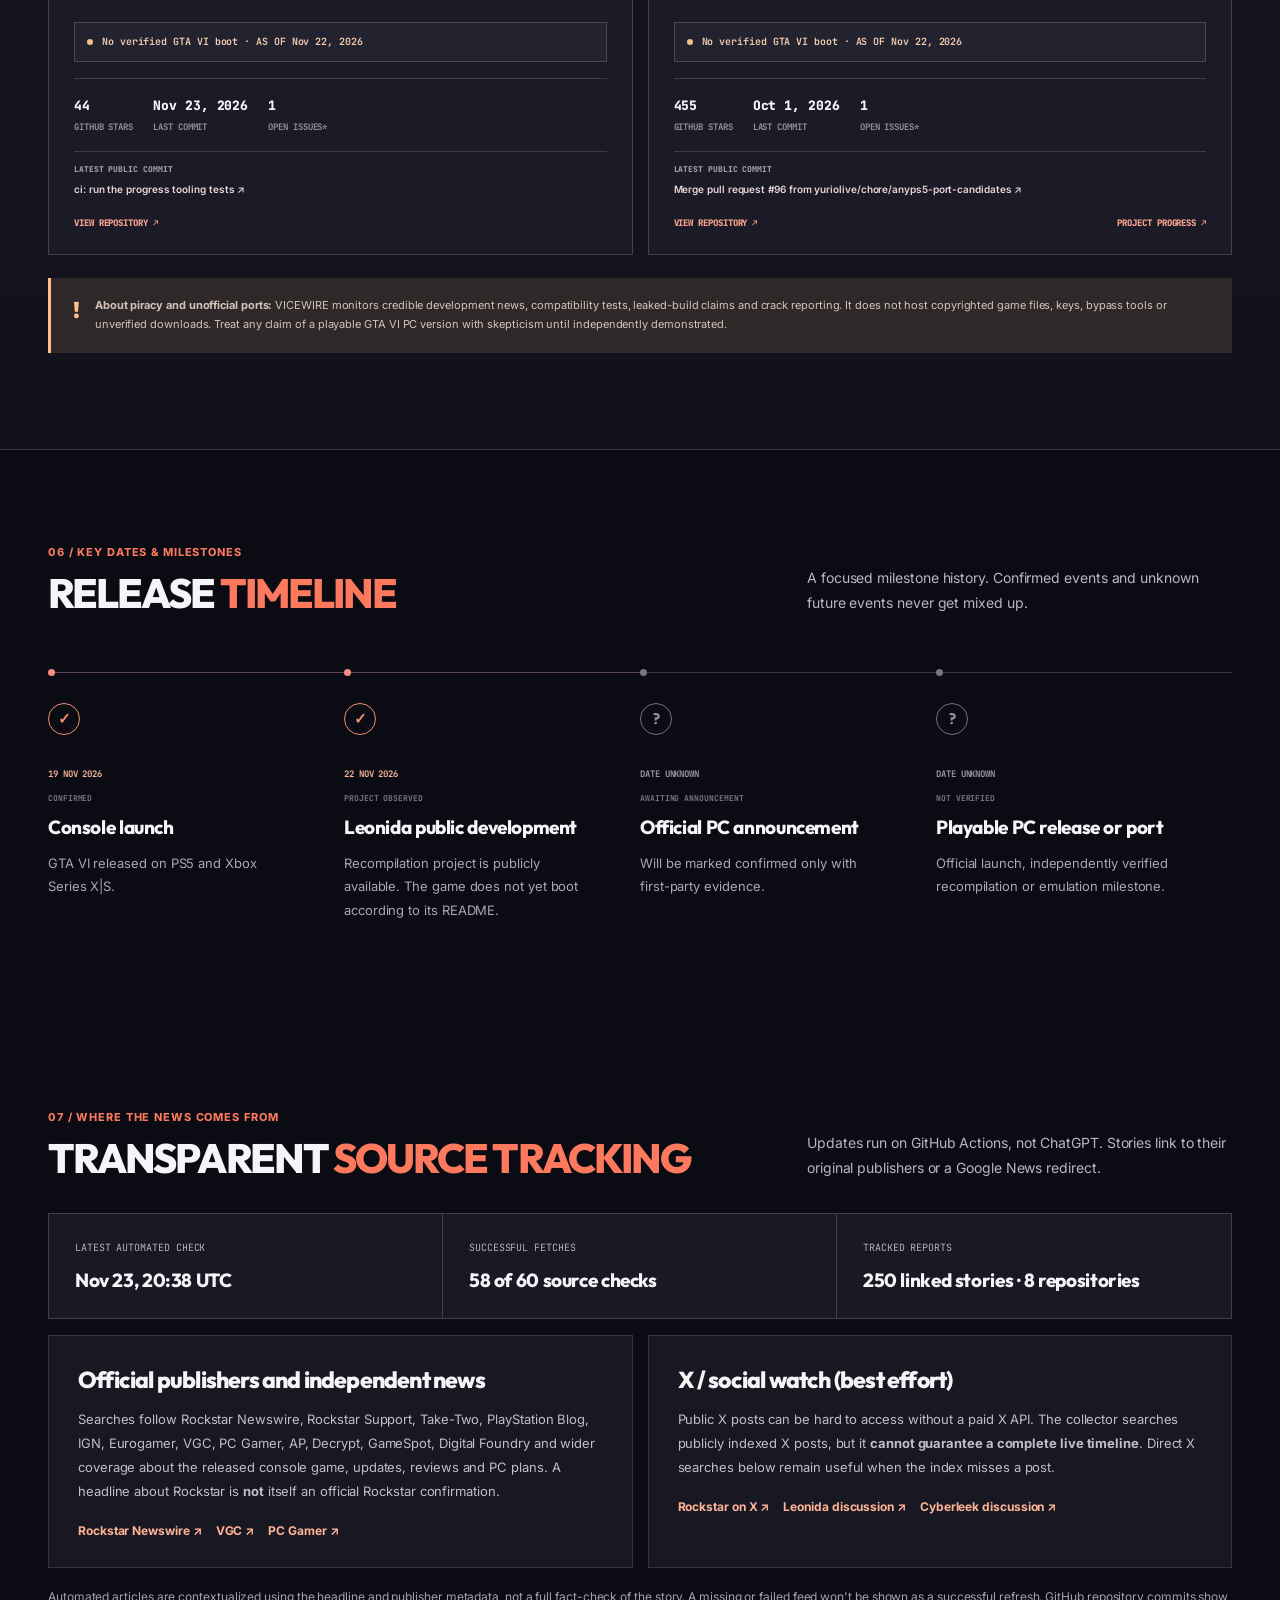
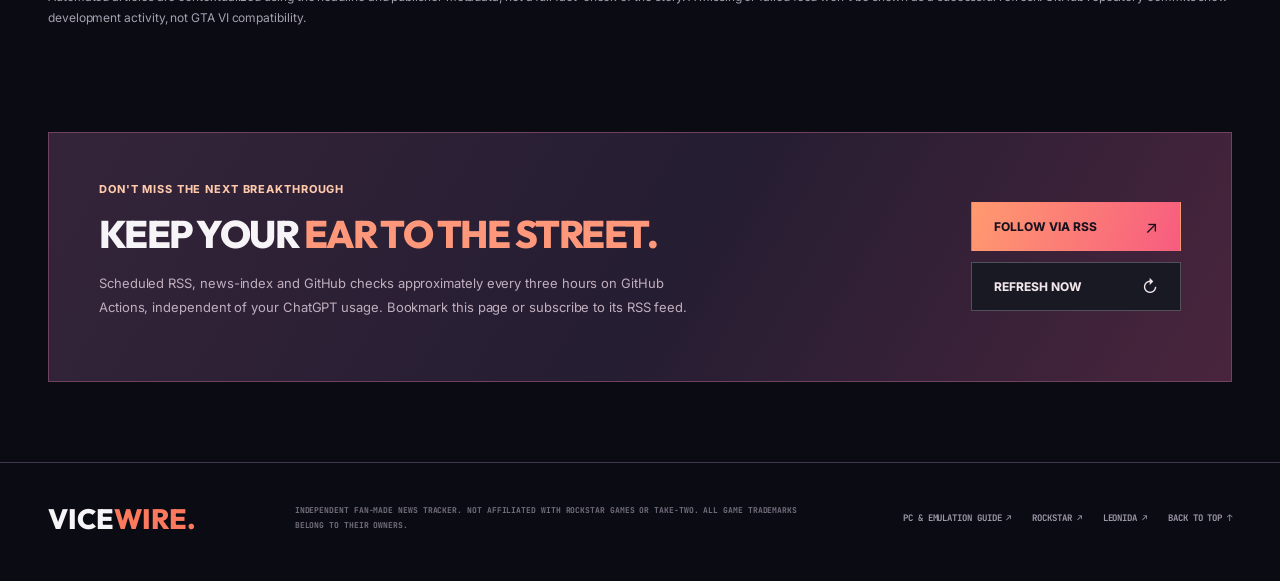
==== commit 7903db37: "UX: give Cyberleek a readable status overview and collapse long evidence" ====
--- a/site/index.html
+++ b/site/index.html
@@ -65,8 +65,16 @@
     <section class="shell developing-section" id="leak-watch" aria-labelledby="leak-title">
       <div class="section-top"><div><div class="kicker">03 / DEVELOPING STORY</div><h2 id="leak-title">THE <span>CYBERLEEK</span> FILES CLAIM</h2></div><p>The story you asked about, without speculation turning into a fake PC release announcement.</p></div>
       <div class="developing-panel">
-        <div class="developing-head"><span class="badge rumor">UNVERIFIED LEAK CLAIM</span><span class="mono">FIRST REPORTED NOV 19, 2026</span></div>
-<section class="claim-clock-panel" id="claim-clock-panel" aria-label="Cyberleek countdown claim"><div class="claim-clock-head"><span>● CYBERLEEK COUNTDOWN</span><span class="badge rumor">CLAIM, NOT CONFIRMATION</span></div><h4>ORIGINAL CLAIMED EXE DEADLINE</h4><p class="claim-time">23 NOVEMBER 2026 · 23:00 (TIMEZONE UNSPECIFIED)</p><div id="claim-clock" class="claim-clock" role="timer"><div><strong id="claim-d">--</strong><small>DAYS</small></div><div><strong id="claim-h">--</strong><small>HOURS</small></div><div><strong id="claim-m">--</strong><small>MINUTES</small></div><div><strong id="claim-s">--</strong><small>SECONDS</small></div></div><strong id="claim-clock-status" class="claim-clock-status" role="status">Calculating estimated time...</strong><p><b>Time is approximate:</b> the shared TikTok shows 23:00 but does not establish a timezone. This display uses 23:00 in your device's local timezone, <strong>not a verified worldwide release time</strong>. Its expiry cannot prove any file was released, works, or is safe.</p><p><b>About the community mirror:</b> the <a href="https://github.com/cyberleek-mirror/cyberleek#tldr" target="_blank" rel="noopener noreferrer">mirror's GitHub README</a> explicitly says it is unofficial. Its code displays an on-chain <strong>poll</strong> countdown derived from a poll end timestamp. A token poll ending is not an executable release confirmation. VICEWIRE does not embed the mirror's scripts, wallets, payments, or download links.</p><div class="claim-release-update" aria-label="November 23 community reports"><span class="claim-update-label">NEW · 23 NOV 2026 · UNVERIFIED COMMUNITY REPORT</span><strong>Online posts claim the EXE was uploaded ahead of the original countdown.</strong><p>Several public discussion threads now claim an executable was posted early. VICEWIRE has <strong>not</strong> independently authenticated the file, confirmed who produced it, verified a functioning PC port, or established that it is safe. The clock above preserves the earlier advertised deadline for context, <strong>not a live release status</strong>.</p></div><div class="claim-links"><a href="https://www.pcgamer.com/games/grand-theft-auto/cyberleek-drops-what-they-claim-is-a-near-complete-gta-6-xbox-build-online/" target="_blank" rel="noopener noreferrer">PC Gamer report ↗</a><a href="https://vt.tiktok.com/ZSs8hL2vY/" target="_blank" rel="noopener noreferrer">Shared TikTok countdown ↗</a><a href="https://vt.tiktok.com/ZSsL4arha/" target="_blank" rel="noopener noreferrer">Additional TikTok (not verified) ↗</a></div></section>
+        <div class="developing-head"><span class="badge rumor">UNVERIFIED LEAK CLAIM</span><span class="mono">FIRST REPORTED NOV 19, 2026</span></div><div class="cyber-glance" aria-label="Cyberleek quick status">
+  <div class="cyber-glance-intro"><span class="cyber-glance-label">CYBERLEEK · NOV 23 UPDATE</span><h3>EXE reportedly posted. <span>Still unverified.</span></h3><p>Online posts claim an early Xbox executable upload. No confirmed safe file or playable PC port.</p></div>
+  <div class="cyber-glance-facts">
+    <div><small>EXE RELEASE</small><strong>REPORTED</strong></div>
+    <div><small>FILE SAFETY</small><strong>UNKNOWN</strong></div>
+    <div><small>PC PLAYABILITY</small><strong>NOT VERIFIED</strong></div>
+  </div>
+</div>
+<section class="claim-clock-panel compact-clock" id="claim-clock-panel" aria-label="Cyberleek countdown claim"><div class="claim-clock-head"><span>● CYBERLEEK COUNTDOWN</span><span class="badge rumor">CLAIM, NOT CONFIRMATION</span></div><h4>ORIGINAL CLAIMED EXE DEADLINE</h4><p class="claim-time">23 NOVEMBER 2026 · 23:00 (TIMEZONE UNSPECIFIED)</p><div id="claim-clock" class="claim-clock" role="timer"><div><strong id="claim-d">--</strong><small>DAYS</small></div><div><strong id="claim-h">--</strong><small>HOURS</small></div><div><strong id="claim-m">--</strong><small>MINUTES</small></div><div><strong id="claim-s">--</strong><small>SECONDS</small></div></div><strong id="claim-clock-status" class="claim-clock-status" role="status">Calculating estimated time...</strong><p class="compact-clock-note">Original claimed deadline only. An early upload has been reported, but authenticity and safety are unverified.</p><details class="cyber-subdetails"><summary>Timer context and video sources</summary><div class="cyber-hidden-copy"><p><b>Time is approximate:</b> the shared TikTok shows 23:00 but does not establish a timezone. This display uses 23:00 in your device's local timezone, <strong>not a verified worldwide release time</strong>. Its expiry cannot prove any file was released, works, or is safe.</p><p><b>About the community mirror:</b> the <a href="https://github.com/cyberleek-mirror/cyberleek#tldr" target="_blank" rel="noopener noreferrer">mirror's GitHub README</a> explicitly says it is unofficial. Its code displays an on-chain <strong>poll</strong> countdown derived from a poll end timestamp. A token poll ending is not an executable release confirmation. VICEWIRE does not embed the mirror's scripts, wallets, payments, or download links.</p><div class="claim-release-update" aria-label="November 23 community reports"><span class="claim-update-label">NEW · 23 NOV 2026 · UNVERIFIED COMMUNITY REPORT</span><strong>Online posts claim the EXE was uploaded ahead of the original countdown.</strong><p>Several public discussion threads now claim an executable was posted early. VICEWIRE has <strong>not</strong> independently authenticated the file, confirmed who produced it, verified a functioning PC port, or established that it is safe. The clock above preserves the earlier advertised deadline for context, <strong>not a live release status</strong>.</p></div><div class="claim-links"><a href="https://www.pcgamer.com/games/grand-theft-auto/cyberleek-drops-what-they-claim-is-a-near-complete-gta-6-xbox-build-online/" target="_blank" rel="noopener noreferrer">PC Gamer report ↗</a><a href="https://vt.tiktok.com/ZSs8hL2vY/" target="_blank" rel="noopener noreferrer">Shared TikTok countdown ↗</a><a href="https://vt.tiktok.com/ZSsL4arha/" target="_blank" rel="noopener noreferrer">Additional TikTok (not verified) ↗</a></div></div></details></section>
+<details class="cyber-deep-dive"><summary>Read the evidence, security analysis and sources <span aria-hidden="true">+</span></summary><div class="cyber-deep-dive-body">
         <h3>Community posts claim an early executable release. A working PC port and the file’s safety remain unverified.</h3>
         <p class="developing-lead">Cyberleek earlier claimed to distribute a roughly 200–209 GB Xbox build without the executable and promised the remaining file for November 23. On November 23, community forums began reporting an early EXE upload. <strong>Those posts are not independent authentication or a security assessment.</strong> A working Windows build is not verified.</p>
         <div class="developing-facts">
@@ -77,6 +85,7 @@
         <div class="developing-bottom"><div><strong>WHY THIS MATTERS</strong><p>Projects like Leonida need game code and extensive compatibility work. Even an authentic executable would not automatically create a playable PC port.</p></div><div class="source-links"><a href="https://www.videogameschronicle.com/news/cyberleek-claims-to-release-development-build-of-gta-6/" target="_blank" rel="noopener noreferrer">VGC reporting ↗</a><a href="https://www.pcgamer.com/games/grand-theft-auto/cyberleek-drops-what-they-claim-is-a-near-complete-gta-6-xbox-build-online/" target="_blank" rel="noopener noreferrer">PC Gamer reporting ↗</a><a href="#news">Follow updates in the feed ↓</a></div></div><div id="leak-activity" class="leak-activity">Latest related news is in the feed below.</div>
 <section class="claim-safety" id="security-watch" aria-labelledby="claim-safety-title"><div class="claim-clock-head"><span>SECURITY / INDEPENDENT EVIDENCE</span><span class="badge rumor">SAFETY NOT VERIFIED</span></div><h4 id="claim-safety-title">IS THE EXE SAFE?</h4><p><strong>There is no independent safety clearance of the specific executable now being discussed in community posts in the reporting reviewed here.</strong> Security researchers have documented malicious GTA VI-themed impostor downloads, but those are separate samples. Don't mistake their results for a test of Cyberleek's particular file.</p><div class="claim-source-grid"><a href="https://www.netcraft.com/blog/how-attackers-are-capitalizing-on-the-hype-around-the-grand-theft-auto-vi-release" target="_blank" rel="noopener noreferrer"><small>NETCRAFT · SECURITY RESEARCH</small><strong>Fake Cyberleek-branded downloads</strong><span>Some impersonating executables were detected as malware, including one flagged by 34/68 scanners. Different sample. ↗</span></a><a href="https://www.bitdefender.com/en-us/blog/labs/fake-gta-vi-pc-client-malware-clickfix" target="_blank" rel="noopener noreferrer"><small>BITDEFENDER · SECURITY RESEARCH</small><strong>Fake GTA VI PC client investigated</strong><span>Independent analysis of another malicious fake PC client. Not a test of the promised release. ↗</span></a><a href="https://www.pcgamer.com/games/grand-theft-auto/cyberleek-drops-what-they-claim-is-a-near-complete-gta-6-xbox-build-online/" target="_blank" rel="noopener noreferrer"><small>PC GAMER · REPORTING</small><strong>November 23 is a promise</strong><span>Reporting documents the claim, not a safe or playable executable. ↗</span></a></div><p><strong>What would help verify safety?</strong> A precise cryptographic hash, independently published malware analysis by reputable researchers, and corroborating evidence about the exact file's behavior. Comments saying “works for me” or a single clean antivirus result are not proof.</p><p class="claim-disclaimer">No downloads, leaked archives, bypass tools, crypto payment links or executables are provided. Do not run untrusted files to test them.</p><div class="claim-evidence-check" aria-label="Evidence required before treating the promised executable as verified"><h5>RELEASE & SECURITY EVIDENCE CHECK</h5><div class="claim-evidence-rows"><div><strong>Early EXE upload claim</strong><span>COMMUNITY-REPORTED / UNCONFIRMED</span><p>Posts dated November 23 claim an early upload. The older countdown and the posts do not independently authenticate a sample or establish a playable release.</p></div><div><strong>Exact executable hash</strong><span>CLAIMED ONLINE / NOT CORROBORATED</span><p>Some forum posts supply SHA-256 strings. VICEWIRE has not independently matched them to the actual bytes and a reproducible analysis. A hash identifies bytes; it does not establish trust.</p></div><div><strong>Independent security testing</strong><span>NOT VERIFIED</span><p>Published tests of unrelated fake GTA VI launchers must not be presented as tests of this exact file.</p></div><div><strong>Playable PC release</strong><span>NOT VERIFIED</span><p>Even authentic Xbox files would not, on their own, establish a functioning native Windows release.</p></div></div><p class="claim-evidence-foot">Evidence state last editorially reviewed November 23, 2026. Automatically indexed security headlines below are not standalone clearance decisions.</p></div>
 <div class="claim-reviewed-status"><strong>23 NOVEMBER: COMMUNITY SCAN CLAIMS ARE NOT AN ALL-CLEAR</strong><p>One circulating Reddit discussion describes a VirusTotal result of <strong>0/68 detections</strong> for a purported EXE. This is a user-reported scan, not an independently verified analysis of the specific file. Even a genuine zero-detection result would not rule out malware, and scans of lookalike files are irrelevant. VICEWIRE does not endorse the download, payment pages, or instructions to disable antivirus.</p></div><div class="claim-new-reports" aria-labelledby="claim-new-reports-title"><h5 id="claim-new-reports-title">NEWLY INDEXED SECURITY REPORTS</h5><p>These are headlines from named publishers, not automatic safety certifications.</p><div id="claim-safety-reports" class="claim-safety-reports"><span>Loading the latest published security coverage...</span></div></div><a class="claim-security-link" href="#news">SEE ALL SECURITY REPORTS ↓</a></section>
+</div></details>
       </div>
     </section>
     <section class="shell feed-layout" id="news">
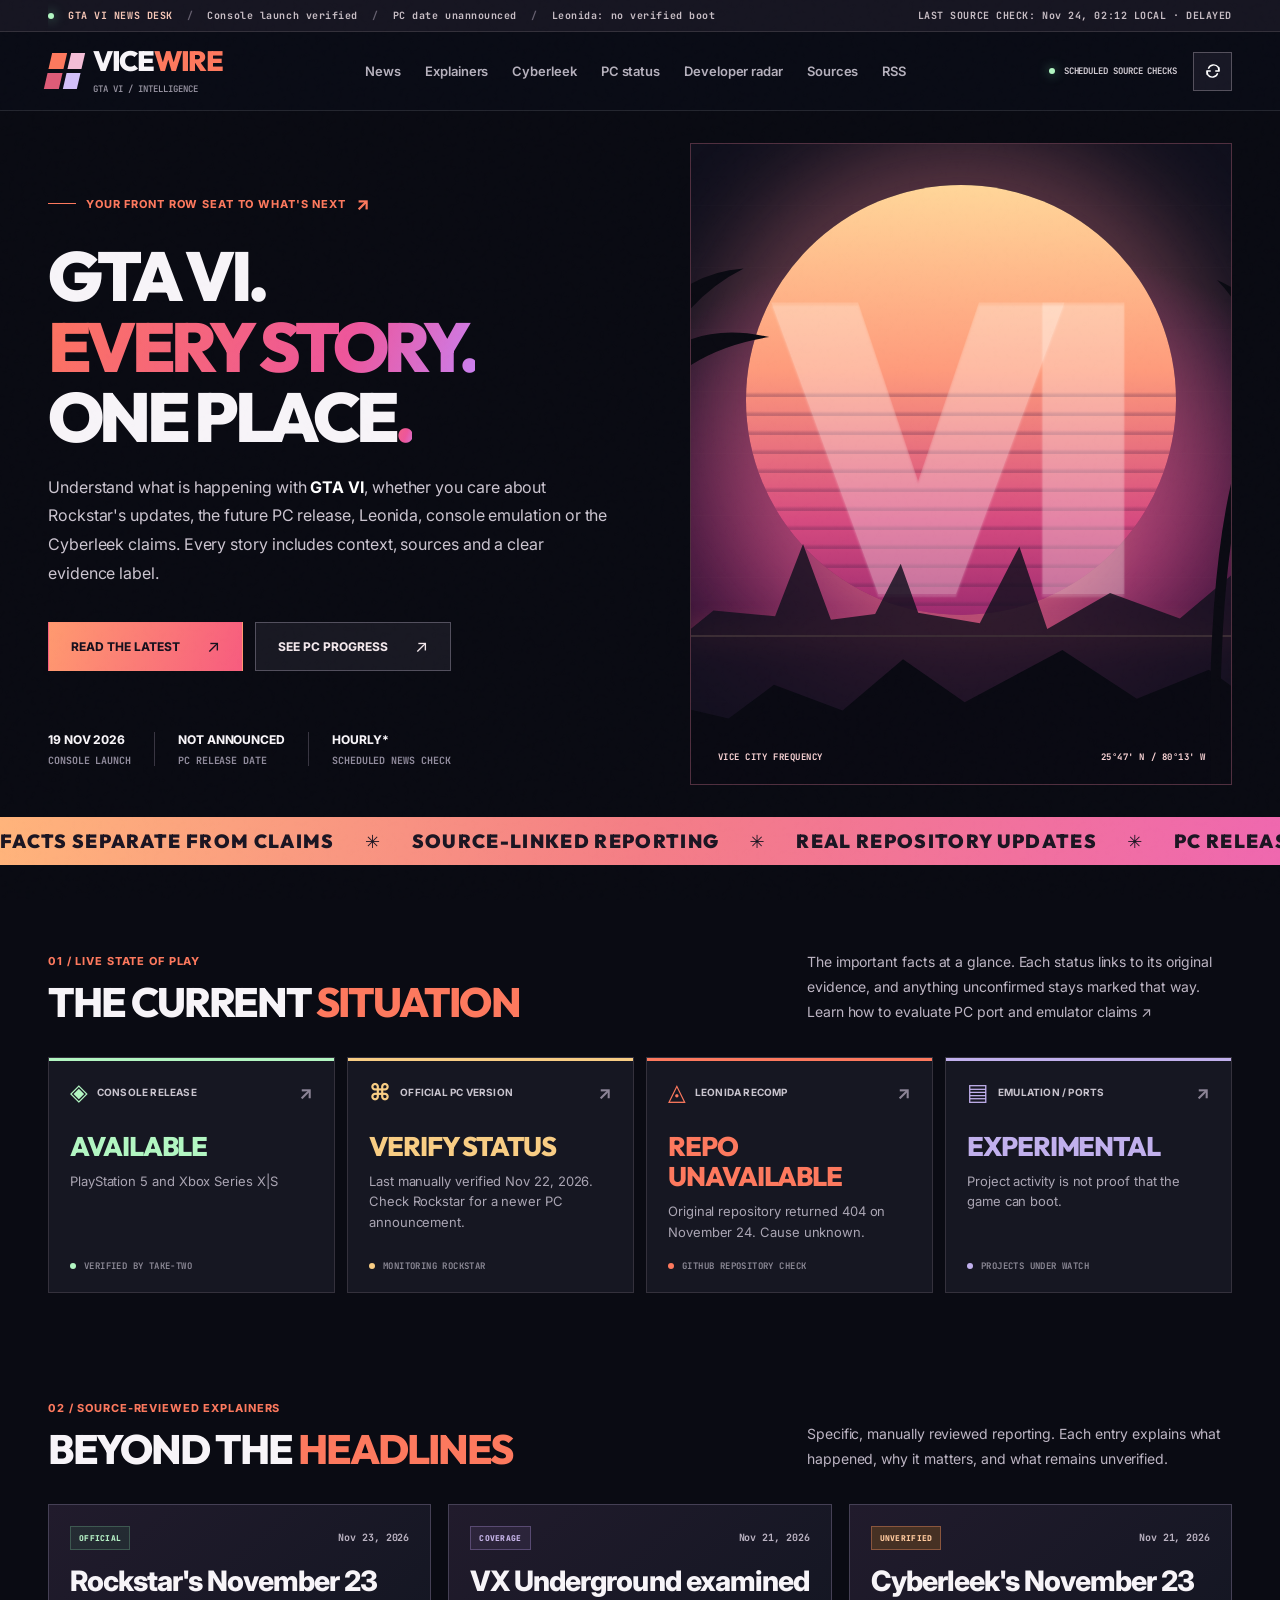
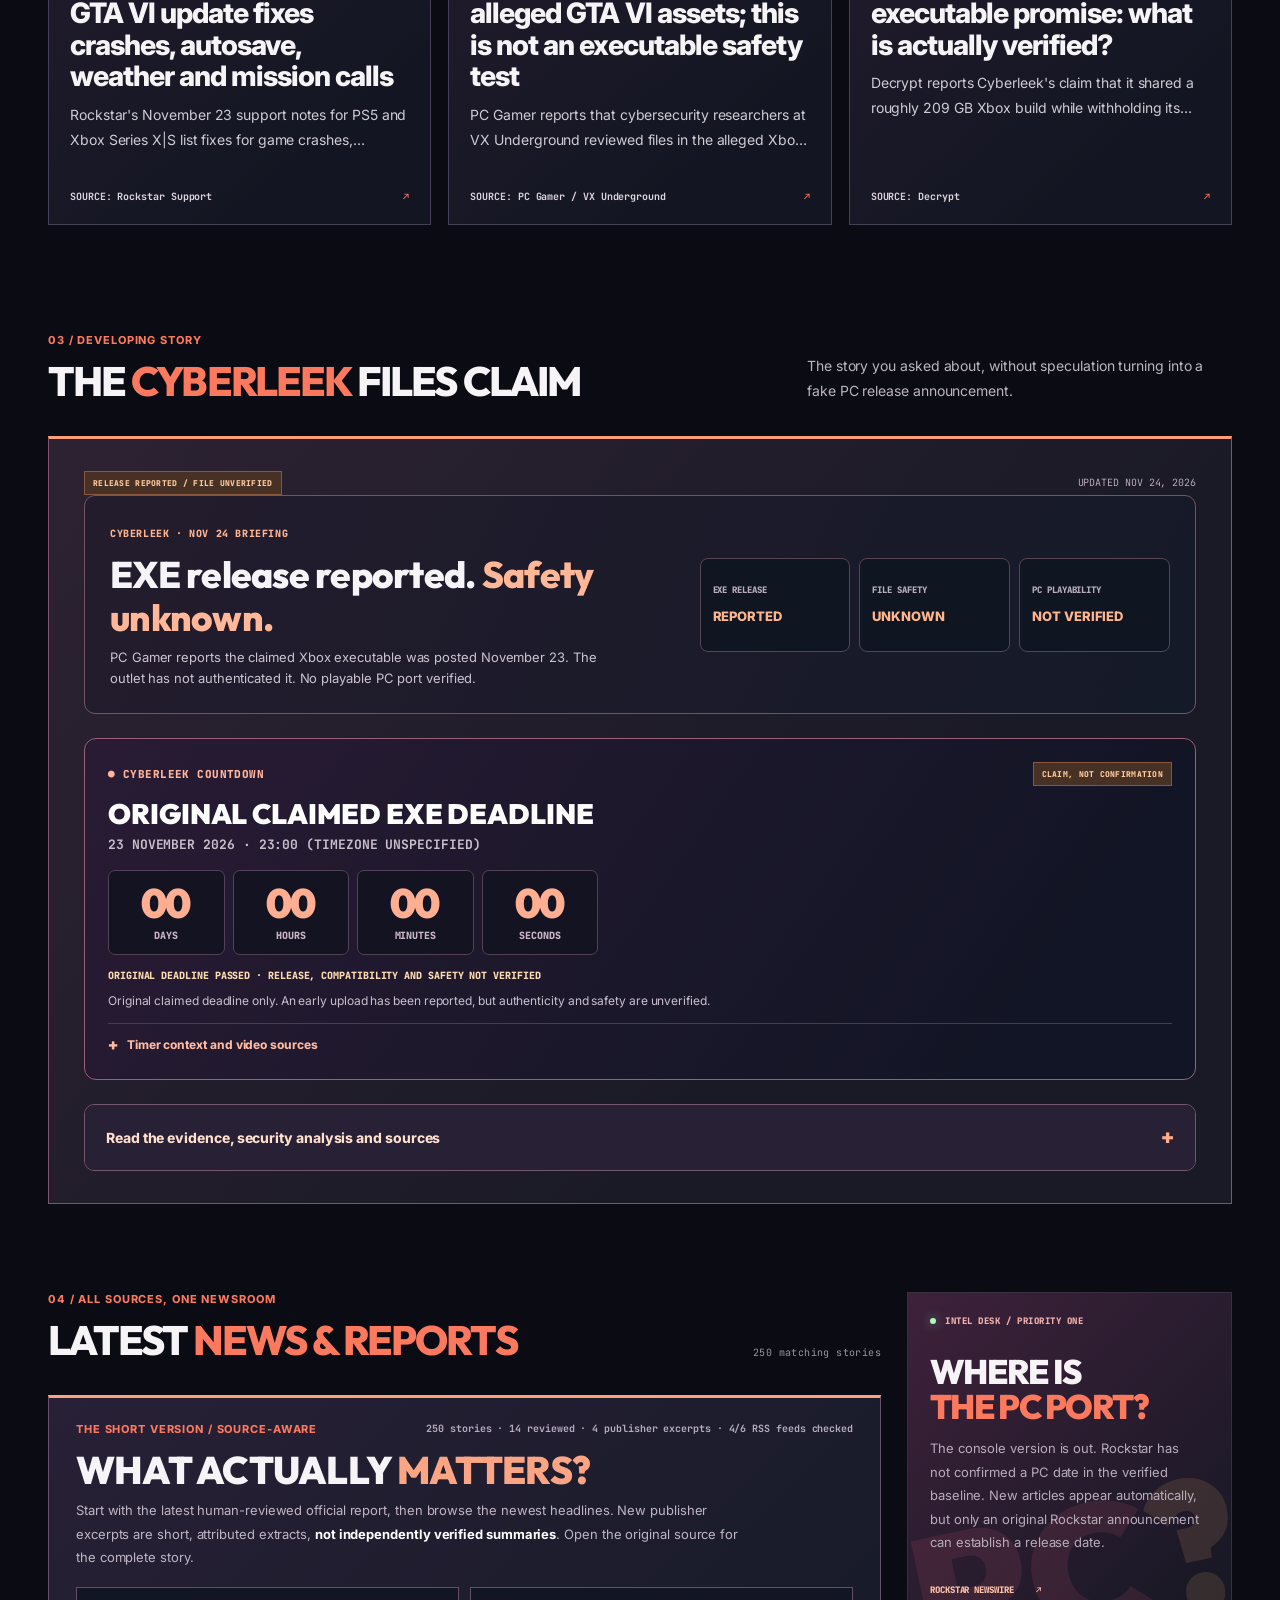
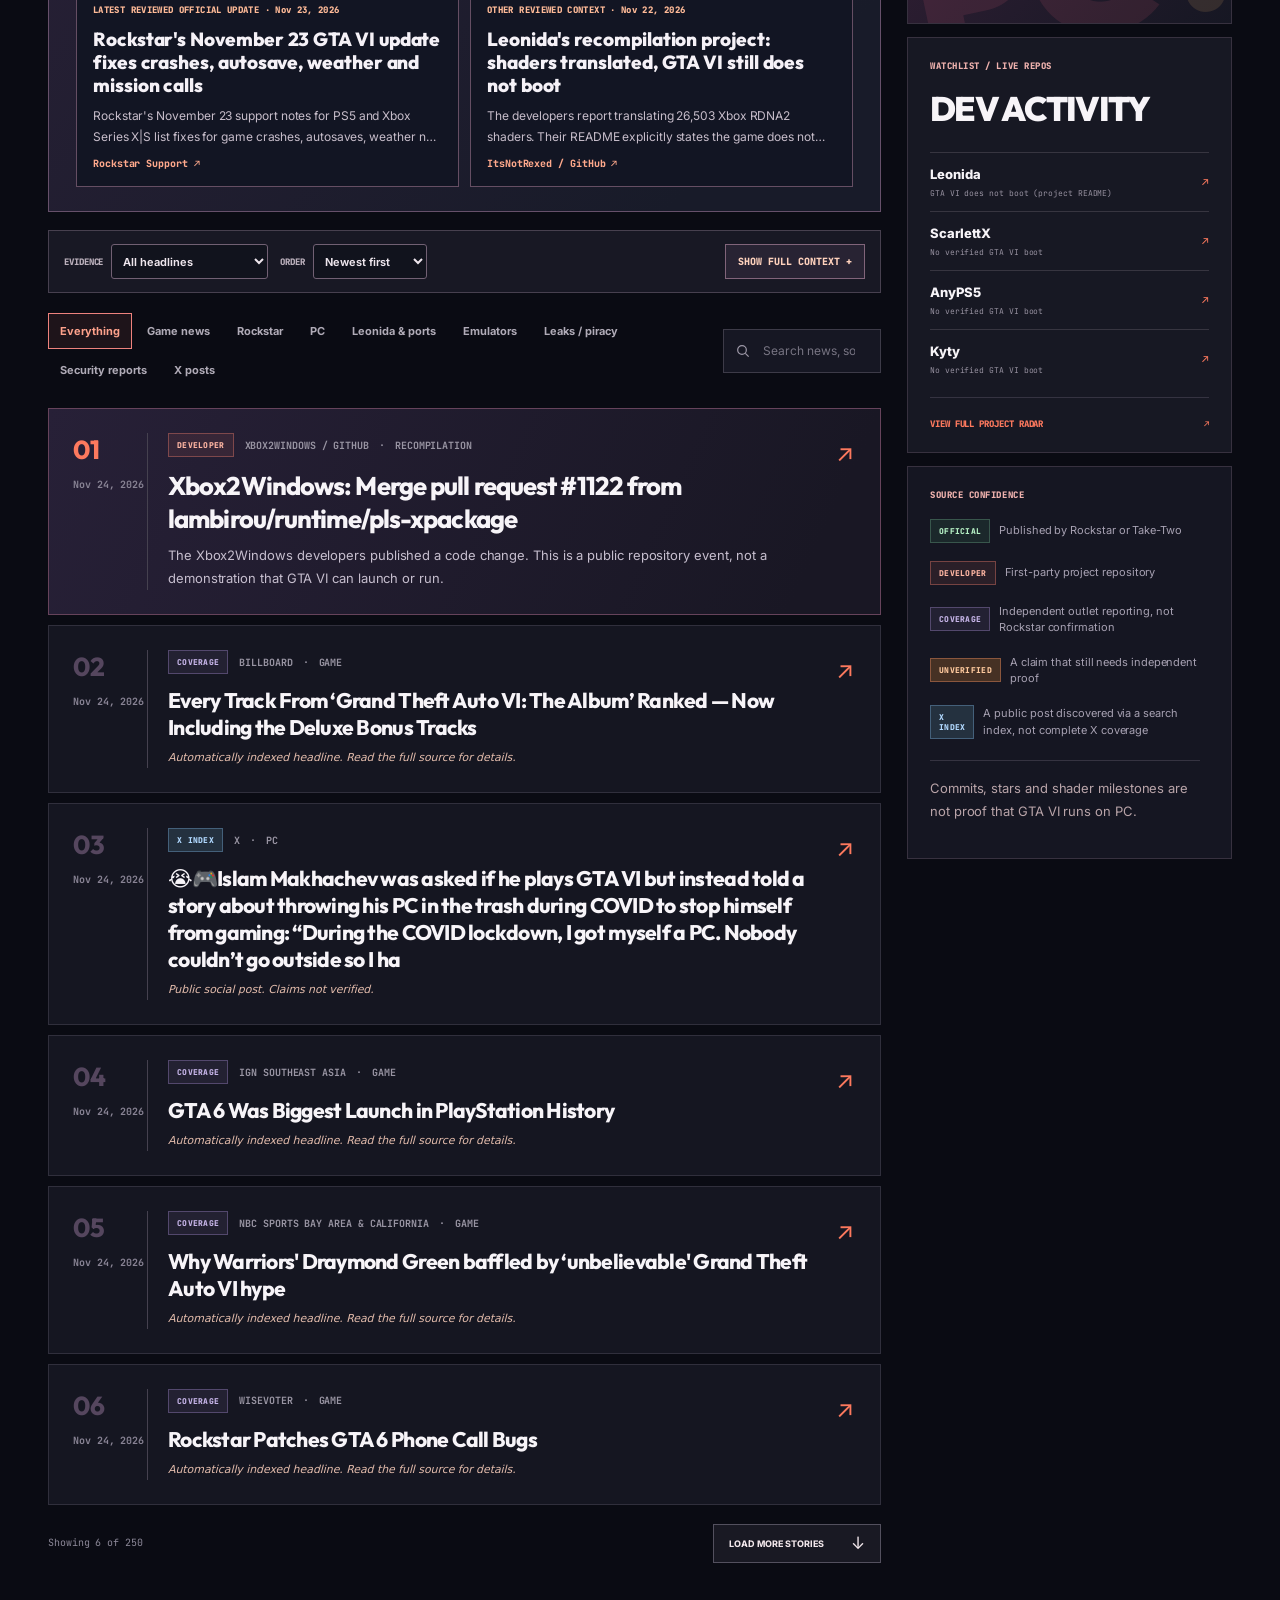
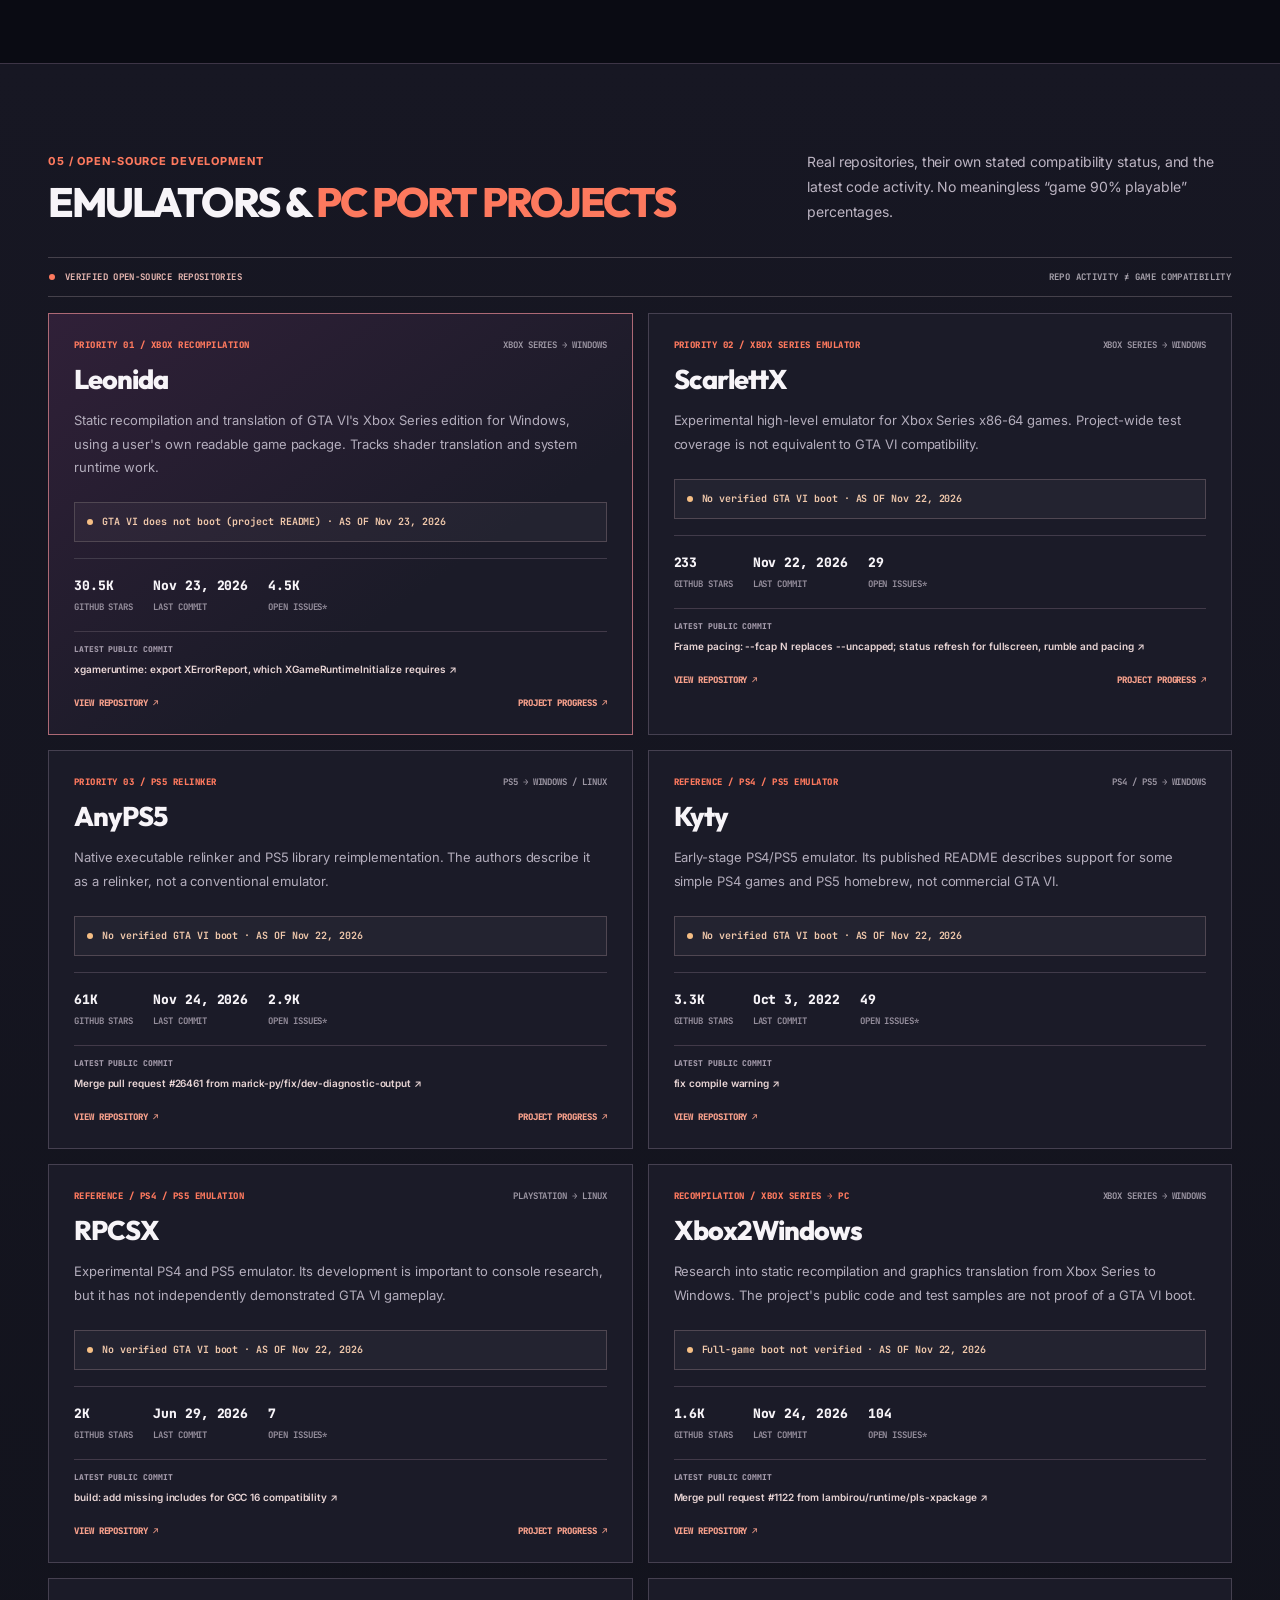
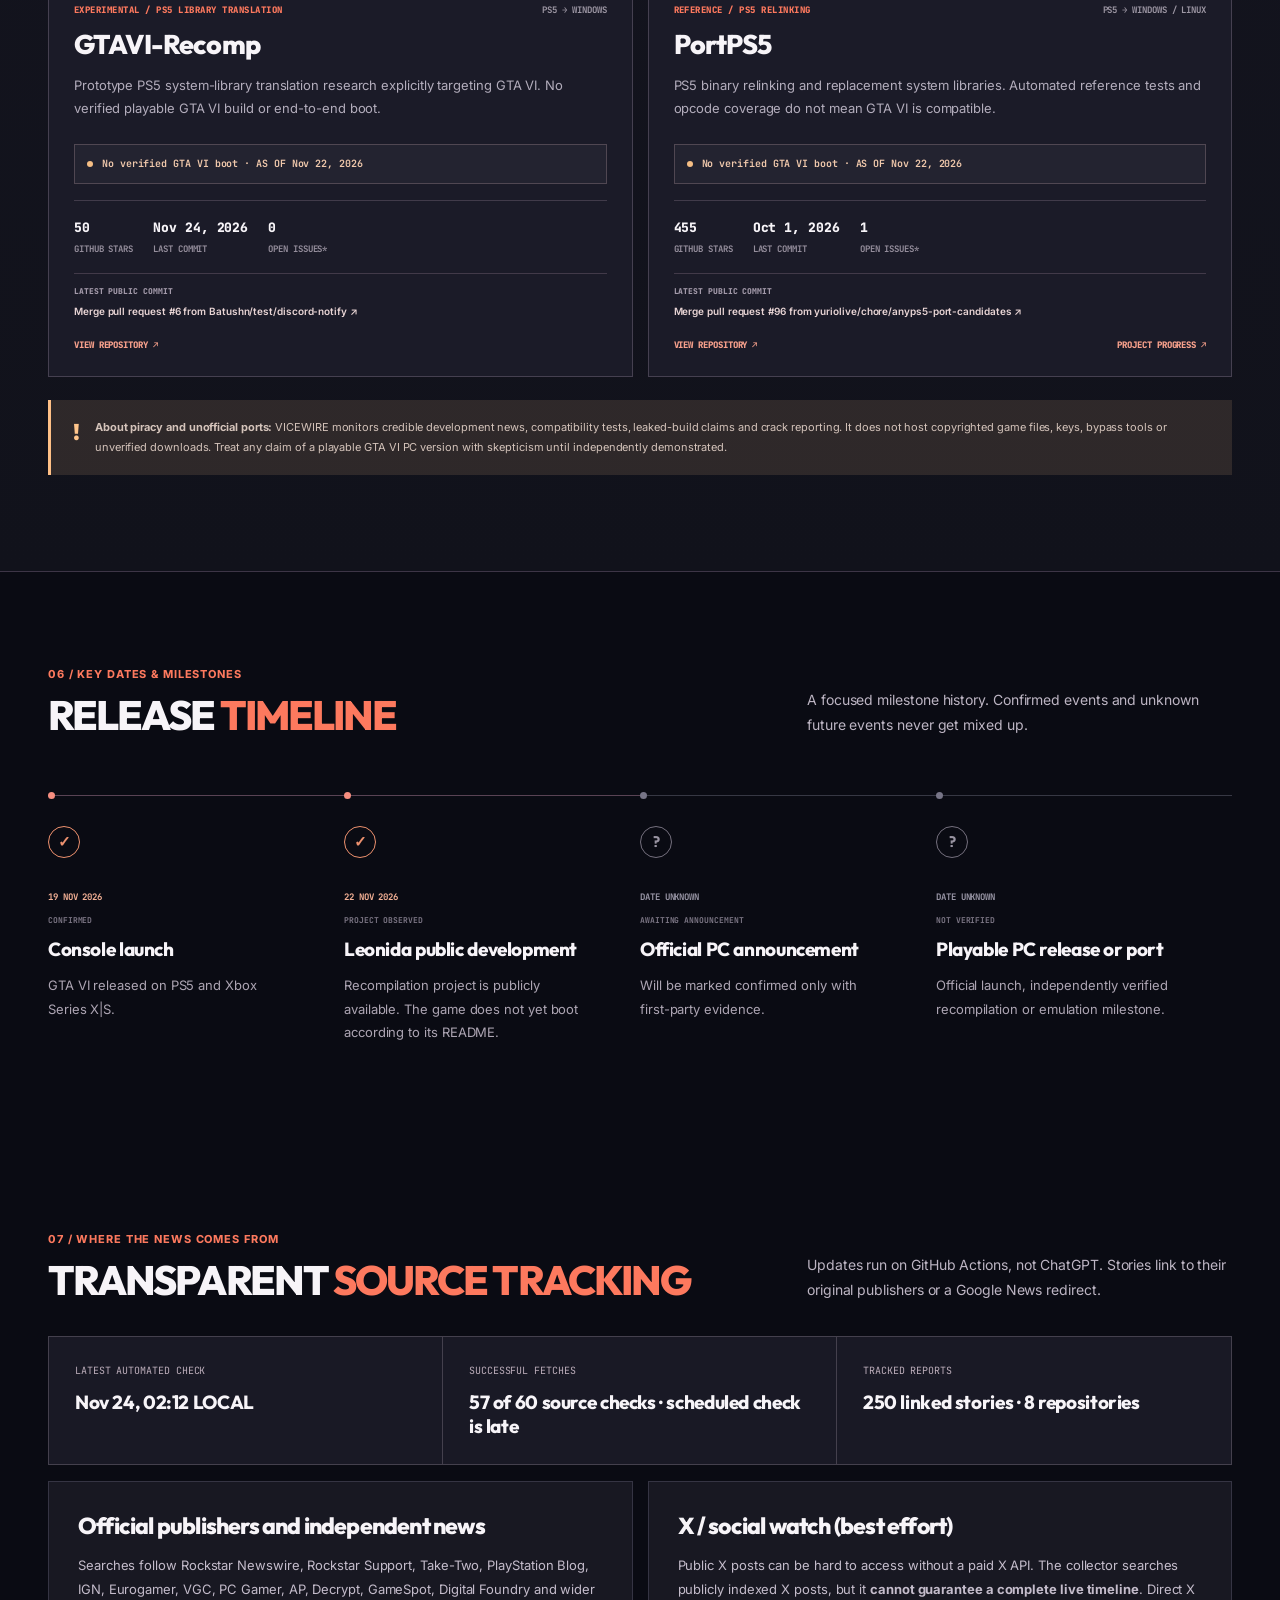
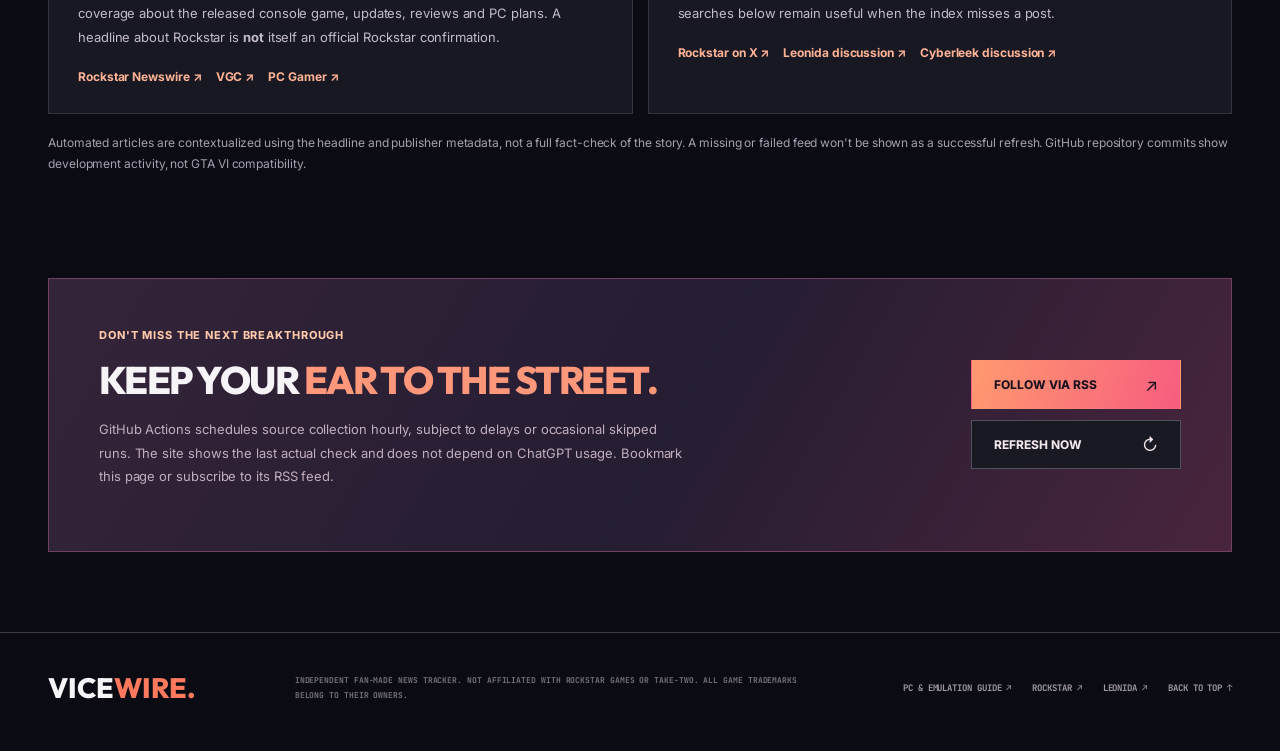
==== commit 72a89c5f: "fix: flag missing Leonida repos, cover EXE reporting, run checks hourly" ====
--- a/site/index.html
+++ b/site/index.html
@@ -40,7 +40,7 @@
         <h1 id="hero-title">GTA VI.<br><span>EVERY STORY.</span><br>ONE PLACE<span class="hero-period">.</span></h1>
         <p class="hero-description">Understand what is happening with <strong>GTA VI</strong>, whether you care about Rockstar's updates, the future PC release, Leonida, console emulation or the Cyberleek claims. Every story includes context, sources and a clear evidence label.</p>
         <div class="hero-buttons"><a class="primary-button" href="#news">READ THE LATEST <span>↗</span></a><a class="secondary-button" href="#projects">SEE PC PROGRESS <span>↗</span></a></div>
-        <div class="hero-facts"><div><strong>19 NOV 2026</strong><span>CONSOLE LAUNCH</span></div><div class="fact-line"></div><div><strong>NOT ANNOUNCED</strong><span>PC RELEASE DATE</span></div><div class="fact-line"></div><div><strong>EVERY 3 HOURS</strong><span>AUTO NEWS CHECK</span></div></div>
+        <div class="hero-facts"><div><strong>19 NOV 2026</strong><span>CONSOLE LAUNCH</span></div><div class="fact-line"></div><div><strong>NOT ANNOUNCED</strong><span>PC RELEASE DATE</span></div><div class="fact-line"></div><div><strong>HOURLY*</strong><span>SCHEDULED NEWS CHECK</span></div></div>
       </div>
       <div class="hero-scene" role="img" aria-label="Stylized neon sunset over a tropical city with giant VI letters">
         <div class="scene-grid"></div><div class="scene-horizon"></div><div class="scene-sun"></div>
@@ -54,7 +54,7 @@
       <div class="status-grid">
         <a class="status-card success" href="https://www.take2games.com/ir/news/grand-theft-auto-vi-now-available" target="_blank" rel="noopener noreferrer"><div class="status-title"><span class="status-icon">◈</span><span>CONSOLE RELEASE</span><span class="corner-arrow">↗</span></div><strong>AVAILABLE</strong><p>PlayStation 5 and Xbox Series X|S</p><div class="status-foot"><span class="mini-dot"></span> VERIFIED BY TAKE-TWO</div></a>
         <a class="status-card pending" href="https://www.rockstargames.com/VI" target="_blank" rel="noopener noreferrer"><div class="status-title"><span class="status-icon">⌘</span><span>OFFICIAL PC VERSION</span><span class="corner-arrow">↗</span></div><strong>UNANNOUNCED</strong><p>A PC announcement has not been verified. Check Rockstar for changes.</p><div class="status-foot"><span class="mini-dot"></span> MONITORING ROCKSTAR</div></a>
-        <a class="status-card progress" href="https://github.com/ItsNotRexed/Leonida" target="_blank" rel="noopener noreferrer"><div class="status-title"><span class="status-icon">◬</span><span>LEONIDA RECOMP</span><span class="corner-arrow">↗</span></div><strong>NOT BOOTING</strong><p>Public development in progress</p><div class="status-foot"><span class="mini-dot"></span> VERIFIED PROJECT README</div></a>
+        <a class="status-card progress" href="https://github.com/ItsNotRexed/Leonida" target="_blank" rel="noopener noreferrer"><div class="status-title"><span class="status-icon">◬</span><span>LEONIDA RECOMP</span><span class="corner-arrow">↗</span></div><strong>REPO UNAVAILABLE</strong><p>Original repository returned 404 on November 24. Cause unknown.</p><div class="status-foot"><span class="mini-dot"></span> GITHUB REPOSITORY CHECK</div></a>
         <a class="status-card muted" href="#projects"><div class="status-title"><span class="status-icon">▤</span><span>EMULATION / PORTS</span><span class="corner-arrow">↗</span></div><strong>EXPERIMENTAL</strong><p>Project activity is not proof that the game can boot.</p><div class="status-foot"><span class="mini-dot"></span> PROJECTS UNDER WATCH</div></a>
       </div>
     </section>
@@ -65,20 +65,20 @@
     <section class="shell developing-section" id="leak-watch" aria-labelledby="leak-title">
       <div class="section-top"><div><div class="kicker">03 / DEVELOPING STORY</div><h2 id="leak-title">THE <span>CYBERLEEK</span> FILES CLAIM</h2></div><p>The story you asked about, without speculation turning into a fake PC release announcement.</p></div>
       <div class="developing-panel">
-        <div class="developing-head"><span class="badge rumor">UNVERIFIED LEAK CLAIM</span><span class="mono">FIRST REPORTED NOV 19, 2026</span></div><div class="cyber-glance" aria-label="Cyberleek quick status">
-  <div class="cyber-glance-intro"><span class="cyber-glance-label">CYBERLEEK · NOV 23 UPDATE</span><h3>EXE reportedly posted. <span>Still unverified.</span></h3><p>Online posts claim an early Xbox executable upload. No confirmed safe file or playable PC port.</p></div>
+        <div class="developing-head"><span class="badge rumor">RELEASE REPORTED / FILE UNVERIFIED</span><span class="mono">UPDATED NOV 24, 2026</span></div><div class="cyber-glance" aria-label="Cyberleek quick status">
+  <div class="cyber-glance-intro"><span class="cyber-glance-label">CYBERLEEK · NOV 24 BRIEFING</span><h3>EXE release reported. <span>Safety unknown.</span></h3><p>PC Gamer reports the claimed Xbox executable was posted November 23. The outlet has not authenticated it. No playable PC port verified.</p></div>
   <div class="cyber-glance-facts">
     <div><small>EXE RELEASE</small><strong>REPORTED</strong></div>
     <div><small>FILE SAFETY</small><strong>UNKNOWN</strong></div>
     <div><small>PC PLAYABILITY</small><strong>NOT VERIFIED</strong></div>
   </div>
 </div>
-<section class="claim-clock-panel compact-clock" id="claim-clock-panel" aria-label="Cyberleek countdown claim"><div class="claim-clock-head"><span>● CYBERLEEK COUNTDOWN</span><span class="badge rumor">CLAIM, NOT CONFIRMATION</span></div><h4>ORIGINAL CLAIMED EXE DEADLINE</h4><p class="claim-time">23 NOVEMBER 2026 · 23:00 (TIMEZONE UNSPECIFIED)</p><div id="claim-clock" class="claim-clock" role="timer"><div><strong id="claim-d">--</strong><small>DAYS</small></div><div><strong id="claim-h">--</strong><small>HOURS</small></div><div><strong id="claim-m">--</strong><small>MINUTES</small></div><div><strong id="claim-s">--</strong><small>SECONDS</small></div></div><strong id="claim-clock-status" class="claim-clock-status" role="status">Calculating estimated time...</strong><p class="compact-clock-note">Original claimed deadline only. An early upload has been reported, but authenticity and safety are unverified.</p><details class="cyber-subdetails"><summary>Timer context and video sources</summary><div class="cyber-hidden-copy"><p><b>Time is approximate:</b> the shared TikTok shows 23:00 but does not establish a timezone. This display uses 23:00 in your device's local timezone, <strong>not a verified worldwide release time</strong>. Its expiry cannot prove any file was released, works, or is safe.</p><p><b>About the community mirror:</b> the <a href="https://github.com/cyberleek-mirror/cyberleek#tldr" target="_blank" rel="noopener noreferrer">mirror's GitHub README</a> explicitly says it is unofficial. Its code displays an on-chain <strong>poll</strong> countdown derived from a poll end timestamp. A token poll ending is not an executable release confirmation. VICEWIRE does not embed the mirror's scripts, wallets, payments, or download links.</p><div class="claim-release-update" aria-label="November 23 community reports"><span class="claim-update-label">NEW · 23 NOV 2026 · UNVERIFIED COMMUNITY REPORT</span><strong>Online posts claim the EXE was uploaded ahead of the original countdown.</strong><p>Several public discussion threads now claim an executable was posted early. VICEWIRE has <strong>not</strong> independently authenticated the file, confirmed who produced it, verified a functioning PC port, or established that it is safe. The clock above preserves the earlier advertised deadline for context, <strong>not a live release status</strong>.</p></div><div class="claim-links"><a href="https://www.pcgamer.com/games/grand-theft-auto/cyberleek-drops-what-they-claim-is-a-near-complete-gta-6-xbox-build-online/" target="_blank" rel="noopener noreferrer">PC Gamer report ↗</a><a href="https://vt.tiktok.com/ZSs8hL2vY/" target="_blank" rel="noopener noreferrer">Shared TikTok countdown ↗</a><a href="https://vt.tiktok.com/ZSsL4arha/" target="_blank" rel="noopener noreferrer">Additional TikTok (not verified) ↗</a></div></div></details></section>
+<section class="claim-clock-panel compact-clock" id="claim-clock-panel" aria-label="Cyberleek countdown claim"><div class="claim-clock-head"><span>● CYBERLEEK COUNTDOWN</span><span class="badge rumor">CLAIM, NOT CONFIRMATION</span></div><h4>ORIGINAL CLAIMED EXE DEADLINE</h4><p class="claim-time">23 NOVEMBER 2026 · 23:00 (TIMEZONE UNSPECIFIED)</p><div id="claim-clock" class="claim-clock" role="timer"><div><strong id="claim-d">--</strong><small>DAYS</small></div><div><strong id="claim-h">--</strong><small>HOURS</small></div><div><strong id="claim-m">--</strong><small>MINUTES</small></div><div><strong id="claim-s">--</strong><small>SECONDS</small></div></div><strong id="claim-clock-status" class="claim-clock-status" role="status">Calculating estimated time...</strong><p class="compact-clock-note">Original claimed deadline only. An early upload has been reported, but authenticity and safety are unverified.</p><details class="cyber-subdetails"><summary>Timer context and video sources</summary><div class="cyber-hidden-copy"><p><b>Time is approximate:</b> the shared TikTok shows 23:00 but does not establish a timezone. This display uses 23:00 in your device's local timezone, <strong>not a verified worldwide release time</strong>. Its expiry cannot prove any file was released, works, or is safe.</p><p><b>About the community mirror:</b> the <a href="https://github.com/cyberleek-mirror/cyberleek#tldr" target="_blank" rel="noopener noreferrer">mirror's GitHub README</a> explicitly says it is unofficial. Its code displays an on-chain <strong>poll</strong> countdown derived from a poll end timestamp. A token poll ending is not an executable release confirmation. VICEWIRE does not embed the mirror's scripts, wallets, payments, or download links.</p><div class="claim-release-update" aria-label="November 23 community reports"><span class="claim-update-label">NEW · 23 NOV 2026 · UNVERIFIED COMMUNITY REPORT</span><strong>PC Gamer reports Cyberleek apparently published the Xbox executable on November 23.</strong><p>PC Gamer reports the announcement, but has not verified the executable. VICEWIRE has <strong>not</strong> independently authenticated the file, confirmed who produced it, verified a functioning PC port, or established that it is safe. The clock above preserves the earlier advertised deadline for context, <strong>not a live release status</strong>.</p></div><div class="claim-links"><a href="https://www.pcgamer.com/games/grand-theft-auto/cyberleek-releases-executable-for-gta-6-xbox-build-leaked-last-week-the-torch-passes-to-the-open-source-recomp-and-emulation-projects/" target="_blank" rel="noopener noreferrer">PC Gamer EXE report ↗</a><a href="https://vt.tiktok.com/ZSs8hL2vY/" target="_blank" rel="noopener noreferrer">Shared TikTok countdown ↗</a><a href="https://vt.tiktok.com/ZSsL4arha/" target="_blank" rel="noopener noreferrer">Additional TikTok (not verified) ↗</a></div></div></details></section>
 <details class="cyber-deep-dive"><summary>Read the evidence, security analysis and sources <span aria-hidden="true">+</span></summary><div class="cyber-deep-dive-body">
-        <h3>Community posts claim an early executable release. A working PC port and the file’s safety remain unverified.</h3>
+        <h3>PC Gamer reports Cyberleek's claimed EXE release. PC playability and safety remain unverified.</h3>
         <p class="developing-lead">Cyberleek earlier claimed to distribute a roughly 200–209 GB Xbox build without the executable and promised the remaining file for November 23. On November 23, community forums began reporting an early EXE upload. <strong>Those posts are not independent authentication or a security assessment.</strong> A working Windows build is not verified.</p>
         <div class="developing-facts">
-          <div><span>WHAT'S CLAIMED</span><strong>An Xbox build without the executable</strong><p>Files could include game data, but screenshots and filenames alone cannot authenticate an entire build.</p></div>
+          <div><span>WHAT'S CLAIMED</span><strong>Claimed Xbox build and executable release</strong><p>Files could include game data, but screenshots and filenames alone cannot authenticate an entire build.</p></div>
           <div><span>WHAT IS NOT PROVEN</span><strong>A playable PC copy or emulator boot</strong><p>The alleged archive does not establish that anyone can launch GTA VI on Windows.</p></div>
           <div><span>WHAT TO WATCH</span><strong>Independent analysis of the exact file</strong><p>The claimed deadline and community upload reports are not proof. Watch for matching file hashes, reproducible testing and reputable security research.</p></div>
         </div>
@@ -118,7 +118,7 @@
       <div class="source-columns"><div class="source-column"><h3>Official publishers and independent news</h3><p>Searches follow Rockstar Newswire, Rockstar Support, Take-Two, PlayStation Blog, IGN, Eurogamer, VGC, PC Gamer, AP, Decrypt, GameSpot, Digital Foundry and wider coverage about the released console game, updates, reviews and PC plans. A headline about Rockstar is <strong>not</strong> itself an official Rockstar confirmation.</p><div class="source-link-row"><a href="https://www.rockstargames.com/newswire?tag=vi" target="_blank" rel="noopener noreferrer">Rockstar Newswire ↗</a><a href="https://www.videogameschronicle.com/" target="_blank" rel="noopener noreferrer">VGC ↗</a><a href="https://www.pcgamer.com/" target="_blank" rel="noopener noreferrer">PC Gamer ↗</a></div></div><div class="source-column"><h3>X / social watch (best effort)</h3><p>Public X posts can be hard to access without a paid X API. The collector searches publicly indexed X posts, but it <strong>cannot guarantee a complete live timeline</strong>. Direct X searches below remain useful when the index misses a post.</p><div class="source-link-row"><a href="https://x.com/RockstarGames" target="_blank" rel="noopener noreferrer">Rockstar on X ↗</a><a href="https://x.com/search?q=GTA%20VI%20Leonida&f=live" target="_blank" rel="noopener noreferrer">Leonida discussion ↗</a><a href="https://x.com/search?q=GTA%206%20Cyberleek&f=live" target="_blank" rel="noopener noreferrer">Cyberleek discussion ↗</a></div></div></div>
       <p class="source-footnote">Automated articles are contextualized using the headline and publisher metadata, not a full fact-check of the story. A missing or failed feed won't be shown as a successful refresh. GitHub repository commits show development activity, not GTA VI compatibility.</p>
     </section>
-    <section class="shell footer-cta"><div><div class="kicker">DON'T MISS THE NEXT BREAKTHROUGH</div><h2>KEEP YOUR <em>EAR TO THE STREET.</em></h2><p>Scheduled RSS, news-index and GitHub checks approximately every three hours on GitHub Actions, independent of your ChatGPT usage. Bookmark this page or subscribe to its RSS feed.</p></div><div class="footer-actions"><a class="primary-button" href="subscribe.html">FOLLOW VIA RSS <span>↗</span></a><button id="refresh-bottom" type="button" class="secondary-button">REFRESH NOW <span>↻</span></button></div></section>
+    <section class="shell footer-cta"><div><div class="kicker">DON'T MISS THE NEXT BREAKTHROUGH</div><h2>KEEP YOUR <em>EAR TO THE STREET.</em></h2><p>GitHub Actions schedules source collection hourly, subject to delays or occasional skipped runs. The site shows the last actual check and does not depend on ChatGPT usage. Bookmark this page or subscribe to its RSS feed.</p></div><div class="footer-actions"><a class="primary-button" href="subscribe.html">FOLLOW VIA RSS <span>↗</span></a><button id="refresh-bottom" type="button" class="secondary-button">REFRESH NOW <span>↻</span></button></div></section>
   </main>
   <footer class="footer"><div class="shell footer-inner"><div class="footer-logo">VICE<span>WIRE.</span></div><p>INDEPENDENT FAN-MADE NEWS TRACKER. NOT AFFILIATED WITH ROCKSTAR GAMES OR TAKE-TWO. ALL GAME TRADEMARKS BELONG TO THEIR OWNERS.</p><div class="footer-meta"><a href="guide.html">PC & EMULATION GUIDE ↗</a><a href="https://www.rockstargames.com/VI" target="_blank" rel="noopener noreferrer">ROCKSTAR ↗</a><a href="https://github.com/ItsNotRexed/Leonida" target="_blank" rel="noopener noreferrer">LEONIDA ↗</a><a href="#top">BACK TO TOP ↑</a></div></div></footer>
   <div class="toast" id="toast" role="status" aria-live="polite"></div>
--- a/site/assets/styles.css
+++ b/site/assets/styles.css
@@ -99,3 +99,47 @@
 .news-card.indexed-story .news-content h3{margin-bottom:7px}
 @media(max-width:900px){.news-reader-highlights{grid-template-columns:1fr}}
 @media(max-width:640px){.news-reader-intro{padding:17px}.reader-highlight{padding:15px}.news-toolbar{align-items:stretch;flex-direction:column}.news-toolbar label{justify-content:space-between}.news-toolbar select{flex:1;max-width:100%}.news-toolbar button{margin-left:0}}
+
+
+/* Progressive disclosure: visible Cyberleek overview, optional research detail. */
+.developing-compact{padding:26px 30px}
+.developing-compact .developing-head{margin-bottom:17px}
+.cyber-glance{display:grid;grid-template-columns:minmax(0,1.2fr) minmax(0,1fr);gap:25px;align-items:center;padding:24px 25px;background:linear-gradient(115deg,#231c2d,#151a28);border:1px solid #725467;border-radius:11px}
+.cyber-glance-label{font:800 10px var(--mono);letter-spacing:.06em;color:#ffb58f}
+.developing-panel .cyber-glance h3{margin:9px 0 8px;font:800 clamp(24px,3vw,37px)/1.15 var(--font-head);letter-spacing:-.02em}
+.cyber-glance h3 span{color:#ffb797}
+.cyber-glance-intro p{margin:0;max-width:520px;color:#ccc3d0;font:400 13px/1.6 var(--body)}
+.cyber-glance-facts{display:grid;grid-template-columns:repeat(3,minmax(0,1fr));gap:9px}
+.cyber-glance-facts>div{min-width:0;display:flex;flex-direction:column;justify-content:center;gap:11px;min-height:94px;padding:14px 12px;background:#101522;border:1px solid #574553;border-radius:8px}
+.cyber-glance-facts small{font:800 9px/1.5 var(--mono);color:#b9aebd}
+.cyber-glance-facts strong{font:800 13px/1.3 var(--body);color:#ffb68d}
+.developing-compact .compact-clock{padding:18px 22px;margin:13px 0 0;border-color:#58485b;background:#191a27}
+.compact-clock h4{font-size:clamp(19px,2.2vw,28px);margin:12px 0 4px}
+.compact-clock .claim-time{margin:0}
+.compact-clock .claim-clock{max-width:490px;gap:8px;margin:13px 0}
+.compact-clock .claim-clock>div{padding:12px 2px;gap:5px;border-color:#514256}
+.compact-clock .claim-clock strong{font-size:clamp(26px,3.2vw,43px)}
+.compact-clock .claim-clock-status{display:block;font-size:10px;line-height:1.5}
+.compact-clock .compact-clock-note{margin:8px 0 0;font-size:12px;line-height:1.6;color:#c9c0ce}
+.cyber-subdetails{margin-top:13px;padding-top:10px;border-top:1px solid #493c51}
+.cyber-subdetails summary,.cyber-deep-dive summary{list-style:none;cursor:pointer;display:flex;align-items:center;gap:9px;color:#ffbaa0;font:750 12px/1.5 var(--body)}
+.cyber-subdetails summary::-webkit-details-marker,.cyber-deep-dive summary::-webkit-details-marker{display:none}
+.cyber-subdetails summary:before{content:"+";font:800 17px var(--mono)}
+.cyber-subdetails[open] summary:before{content:"−"}
+.cyber-hidden-copy{padding:12px 2px 0;color:#c9c0ce;font:400 13px/1.75 var(--body)}
+.cyber-hidden-copy p{max-width:850px}
+.cyber-deep-dive{margin-top:15px;border:1px solid #72576d;background:#1b1925;border-radius:10px;overflow:hidden}
+.cyber-deep-dive>summary{justify-content:space-between;padding:18px 21px;color:#ffe1ce;background:#282034;font-size:14px}
+.cyber-deep-dive>summary span{font:900 22px var(--mono);color:#ffac8e}
+.cyber-deep-dive[open]>summary span{transform:rotate(45deg)}
+.cyber-deep-dive>summary:hover,.cyber-deep-dive>summary:focus-visible{background:#38293d}
+.cyber-deep-dive-body{padding:4px 22px 22px}
+.cyber-deep-dive .claim-safety{margin-bottom:0}
+.briefing-card>p,.reader-highlight span{display:-webkit-box;-webkit-box-orient:vertical;-webkit-line-clamp:2;overflow:hidden}
+.briefing-card .briefing-bottom{display:none}
+.briefing-card{padding:21px}
+.briefing-card h3{margin:16px 0 10px}
+.briefing-source{margin-top:auto;padding-top:18px}
+.news-reader-intro>p{max-width:670px}
+@media(max-width:950px){.cyber-glance{grid-template-columns:1fr}}
+@media(max-width:640px){.developing-compact{padding:18px 14px}.cyber-glance{padding:18px;gap:16px}.cyber-glance-facts{grid-template-columns:1fr 1fr}.cyber-glance-facts>div{min-height:78px}.cyber-glance-facts>div:last-child{grid-column:1 / -1}.developing-compact .compact-clock{padding:16px 14px}.compact-clock .claim-clock{gap:6px}.compact-clock .claim-clock strong{font-size:clamp(24px,7vw,35px)}.cyber-deep-dive>summary{padding:15px;font-size:13px}.cyber-deep-dive-body{padding:5px 13px 15px}}
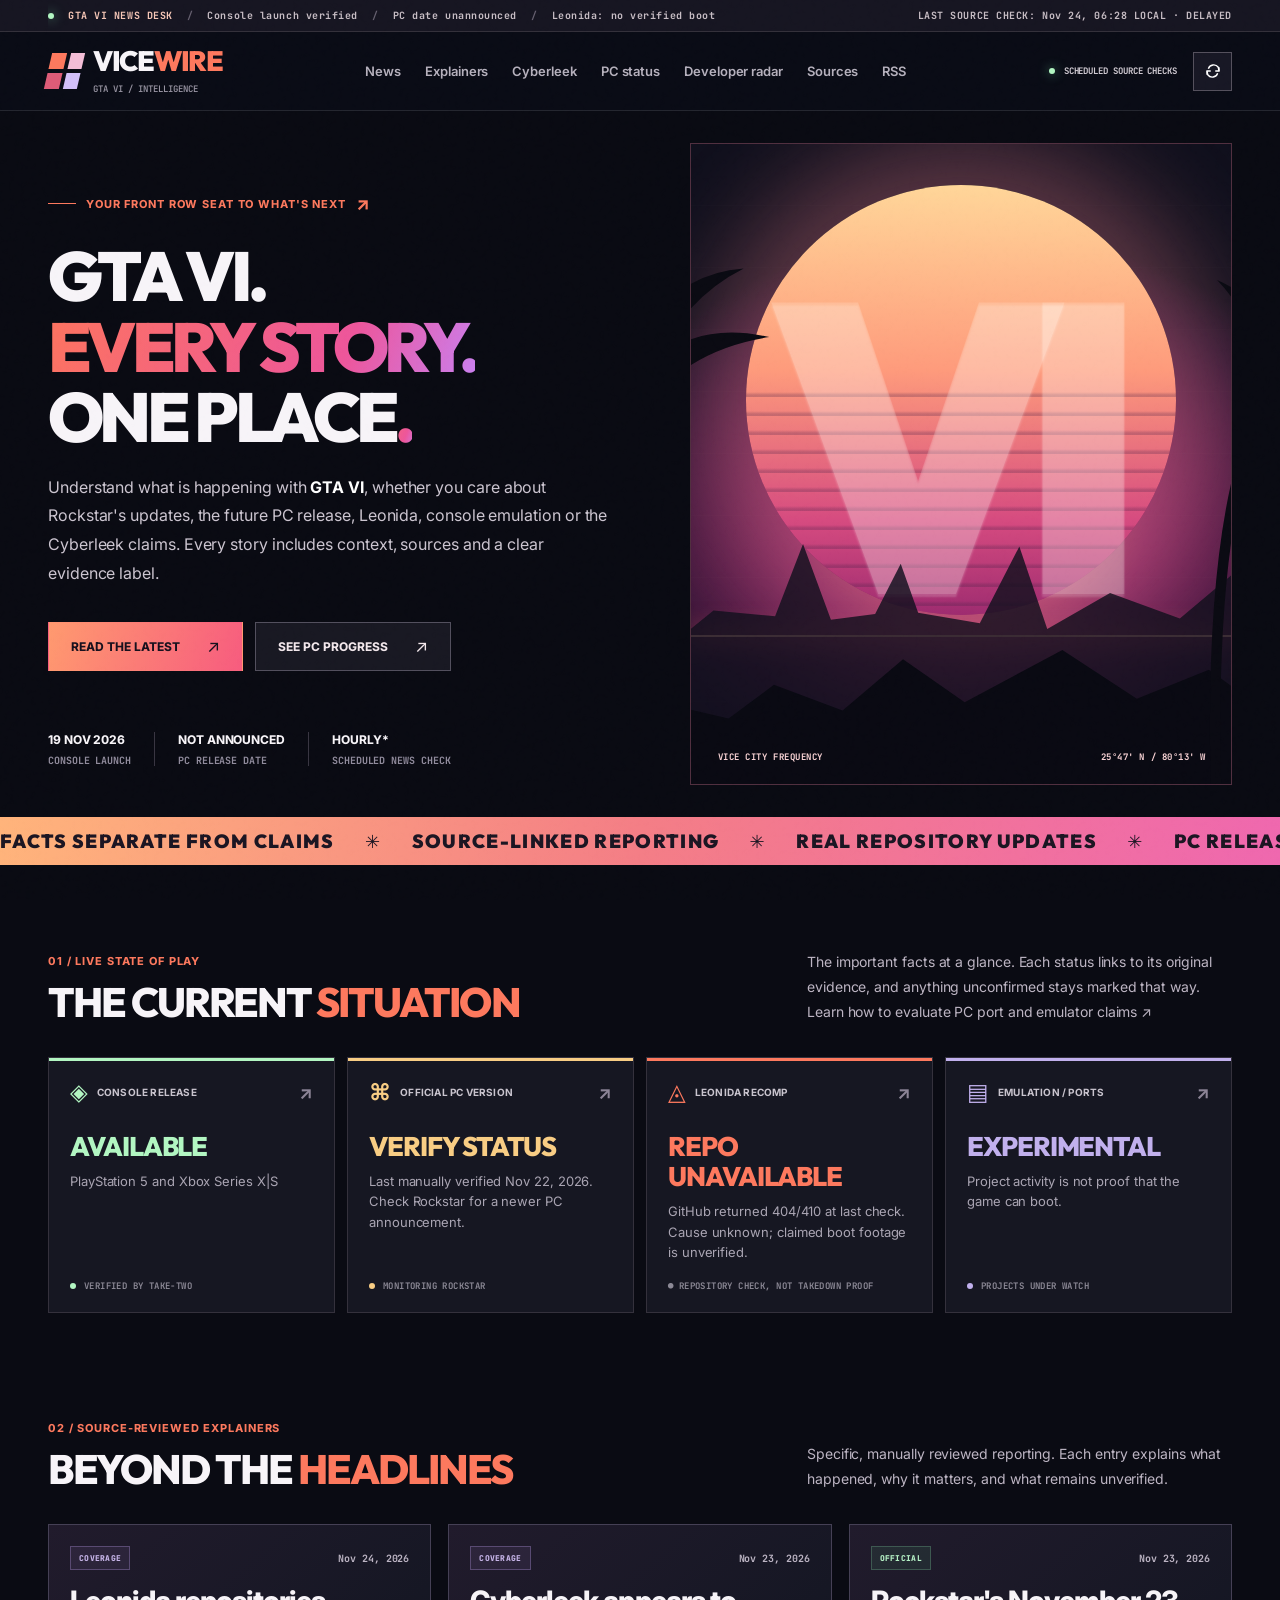
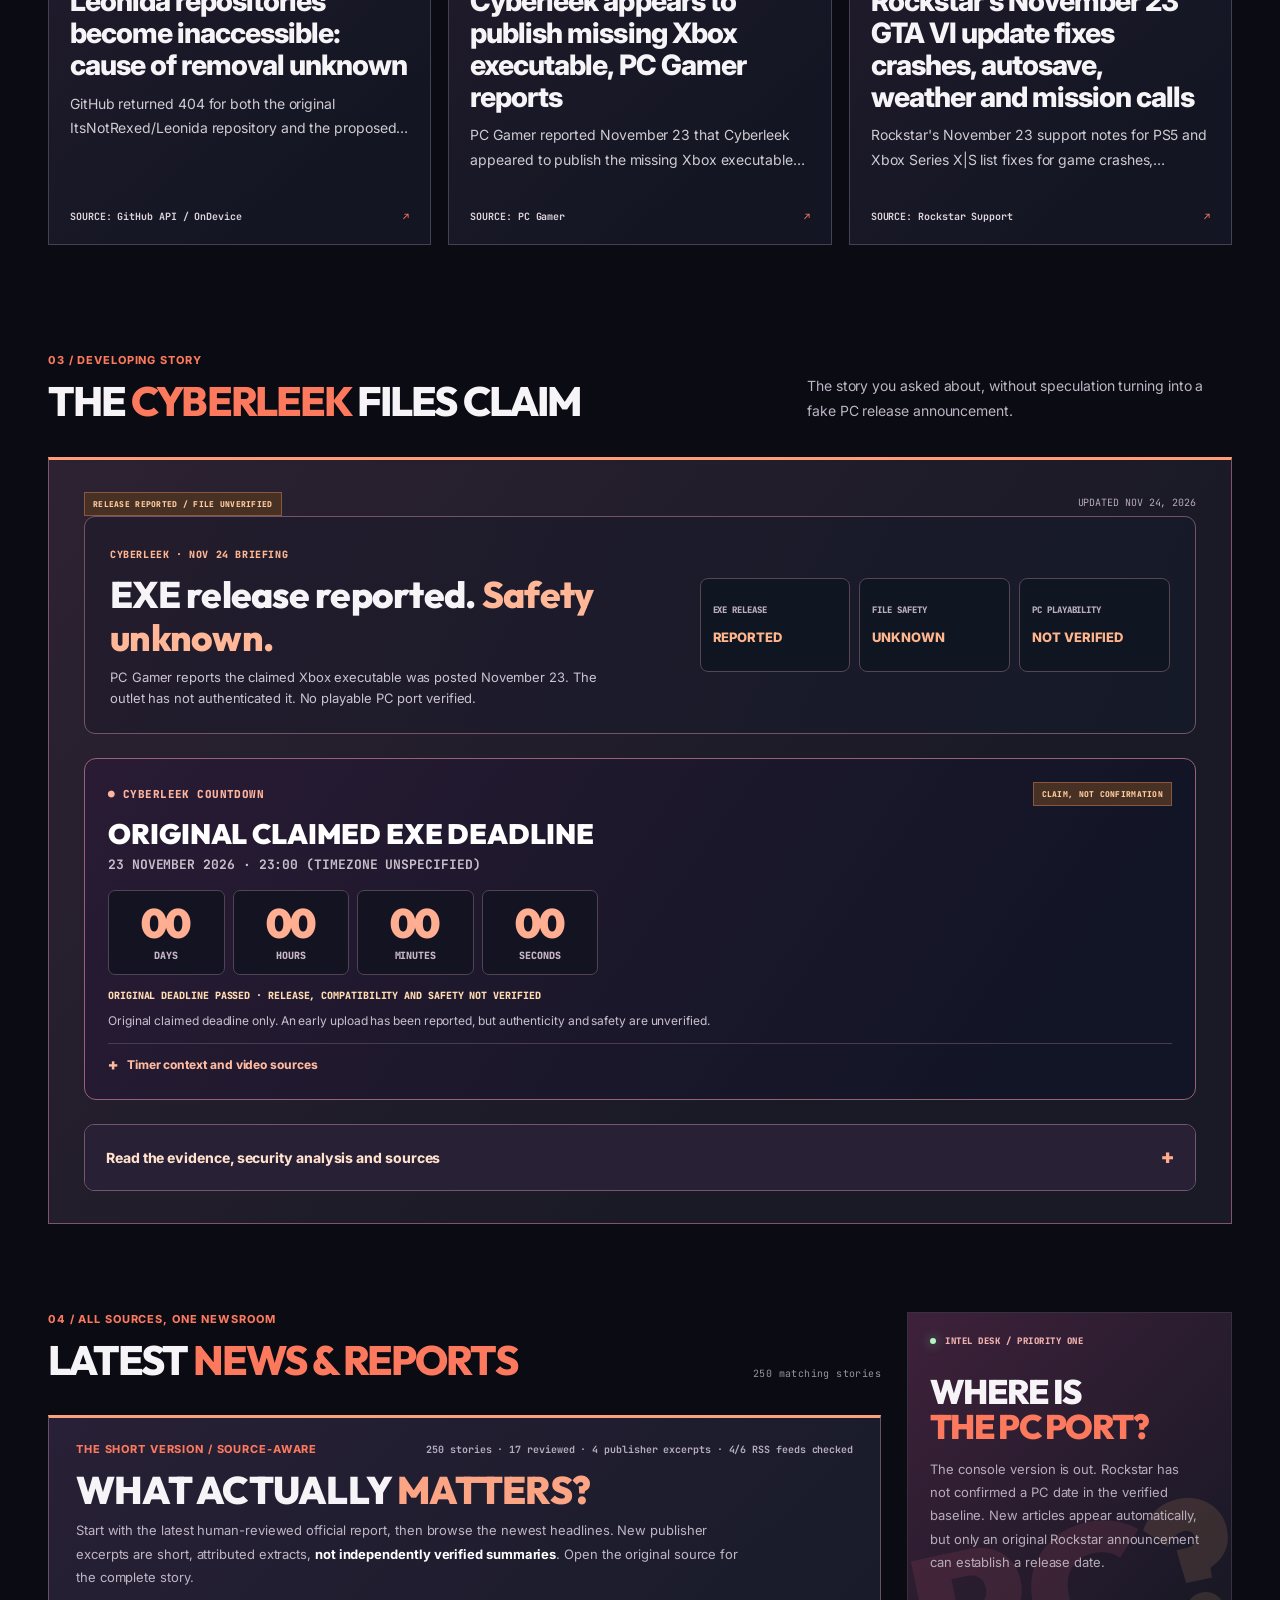
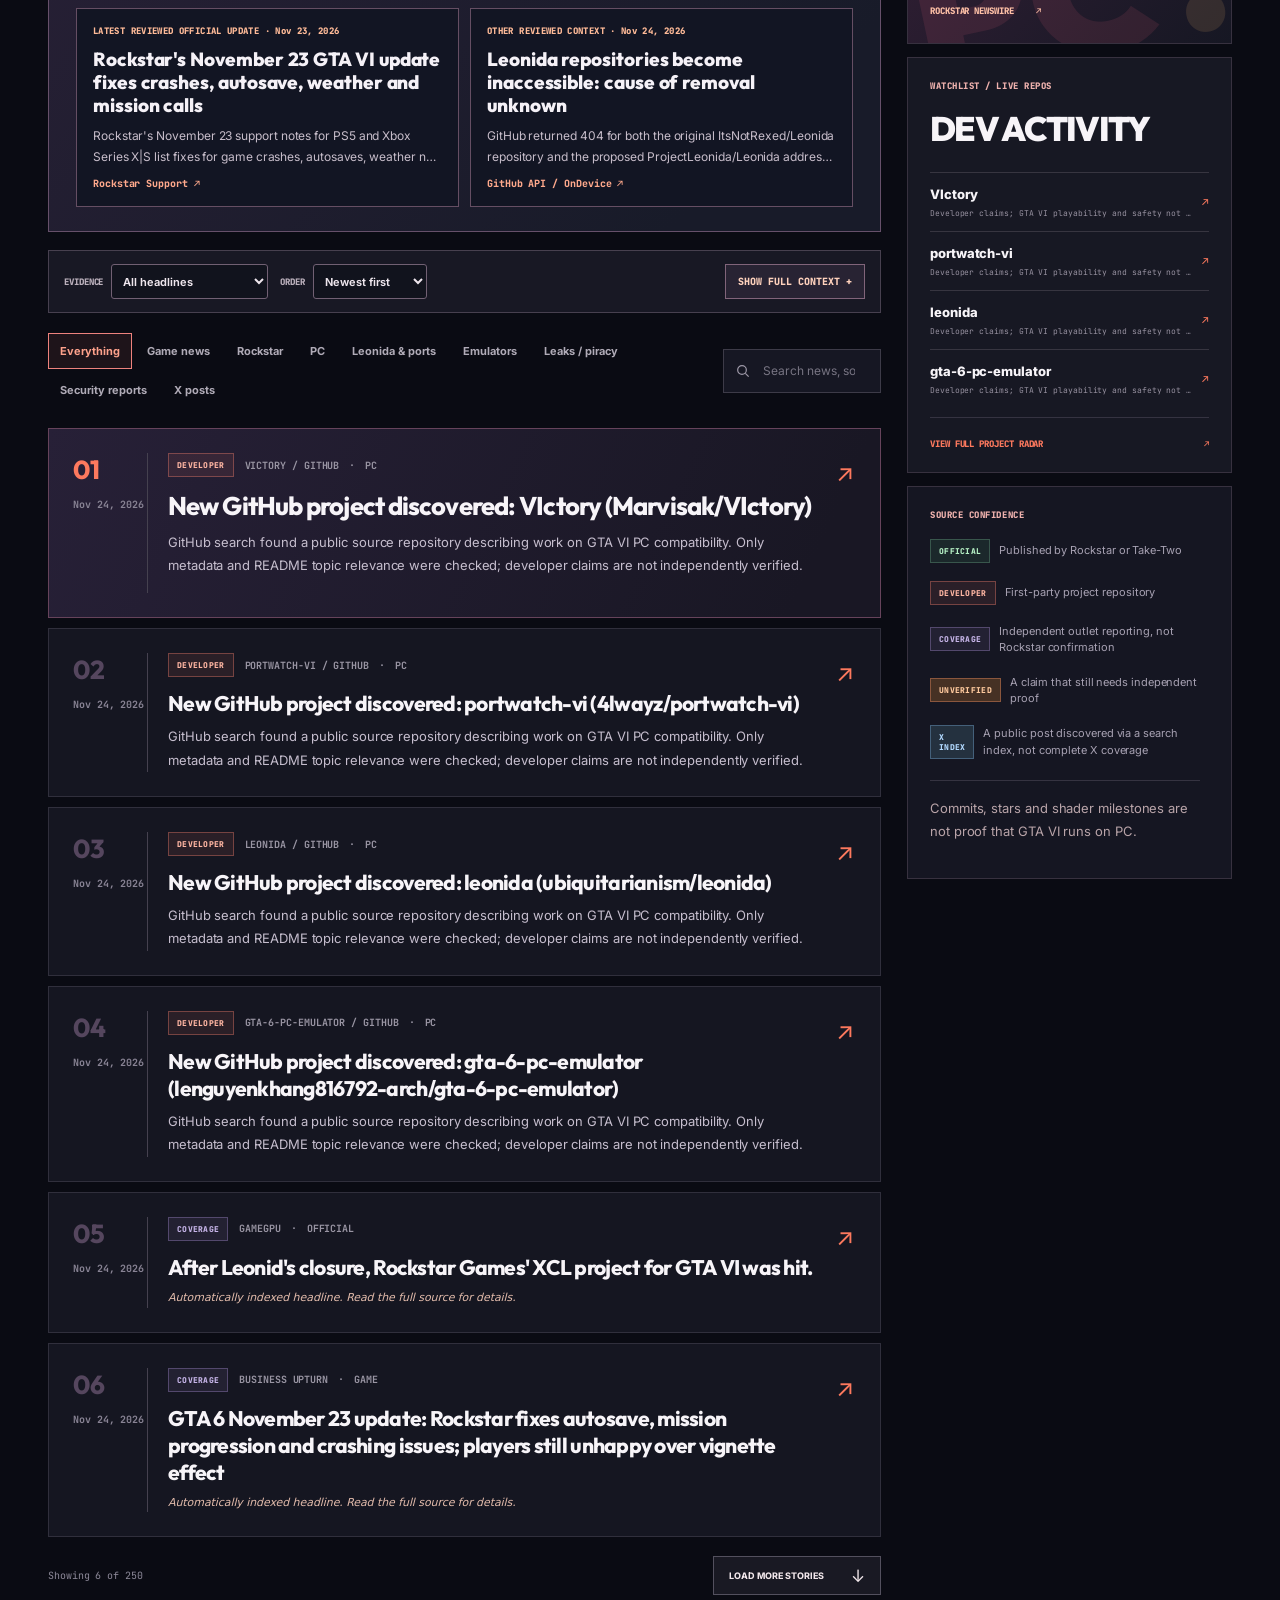
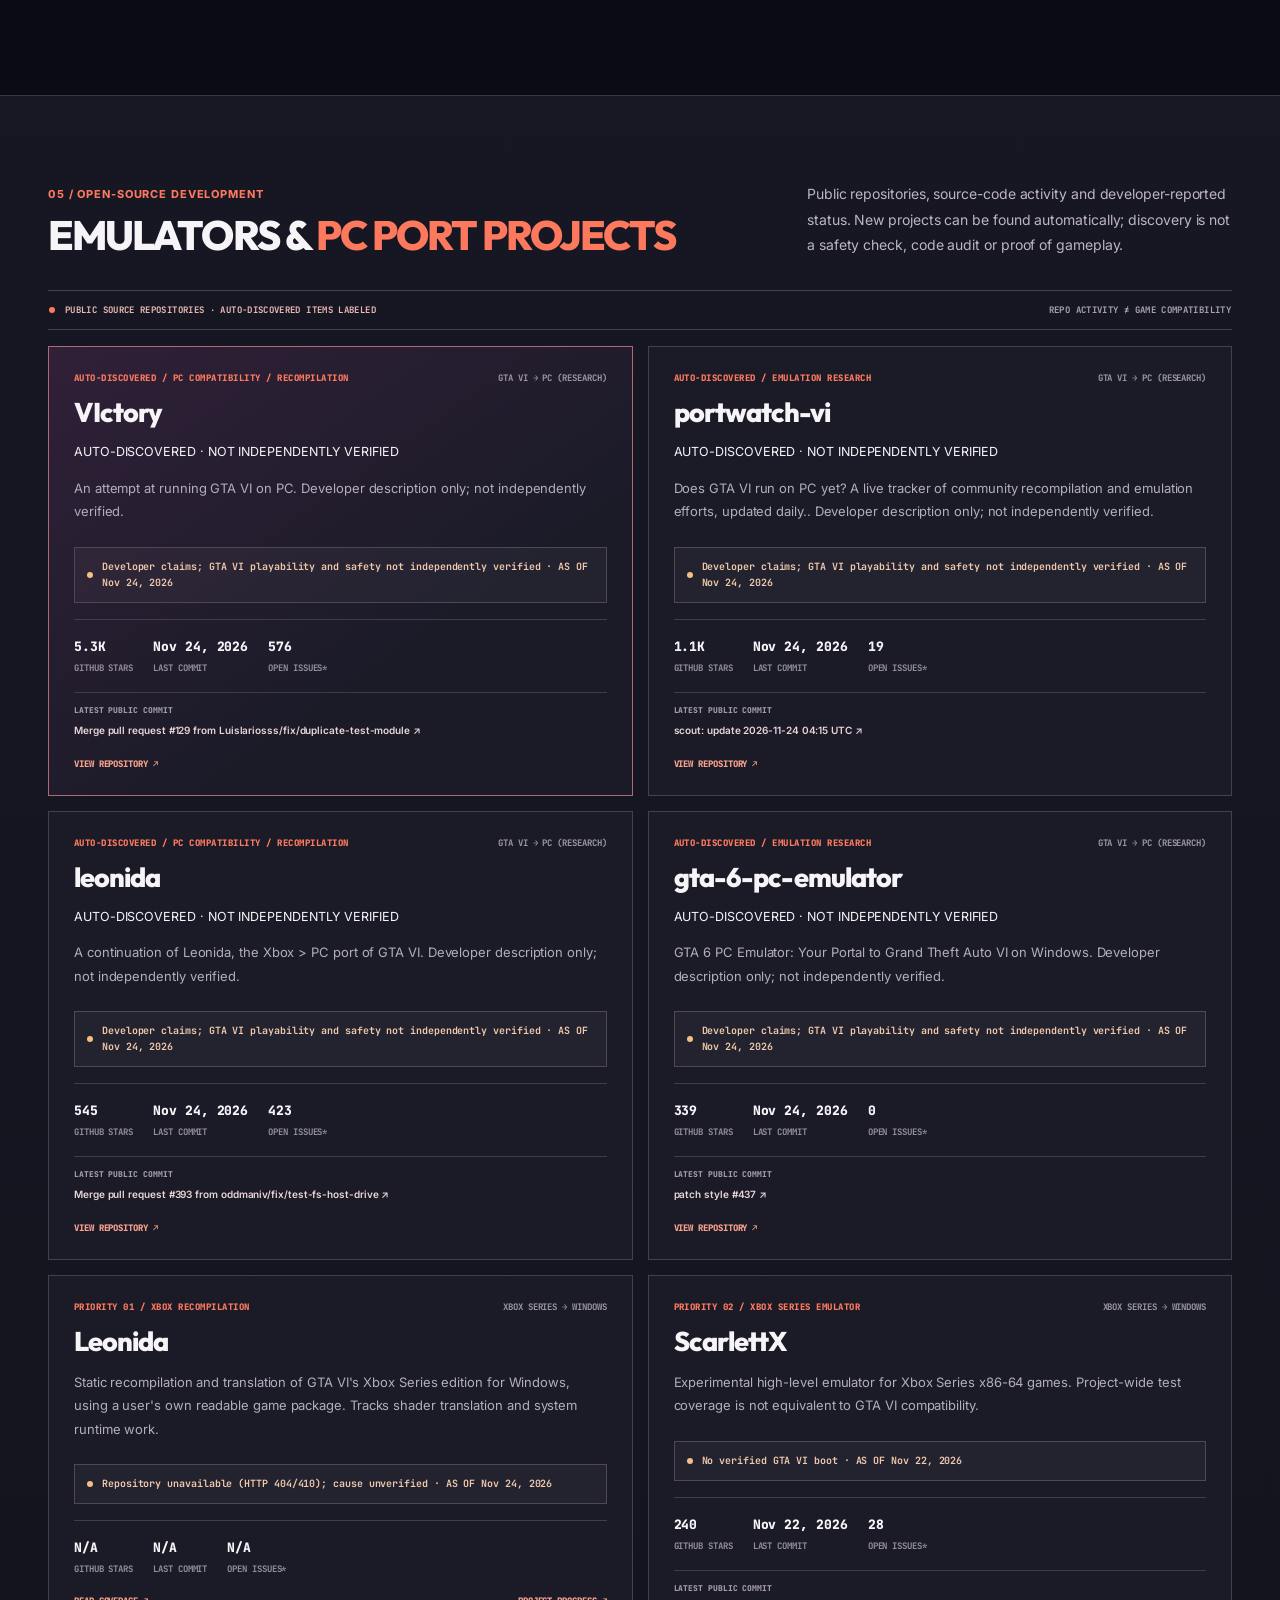
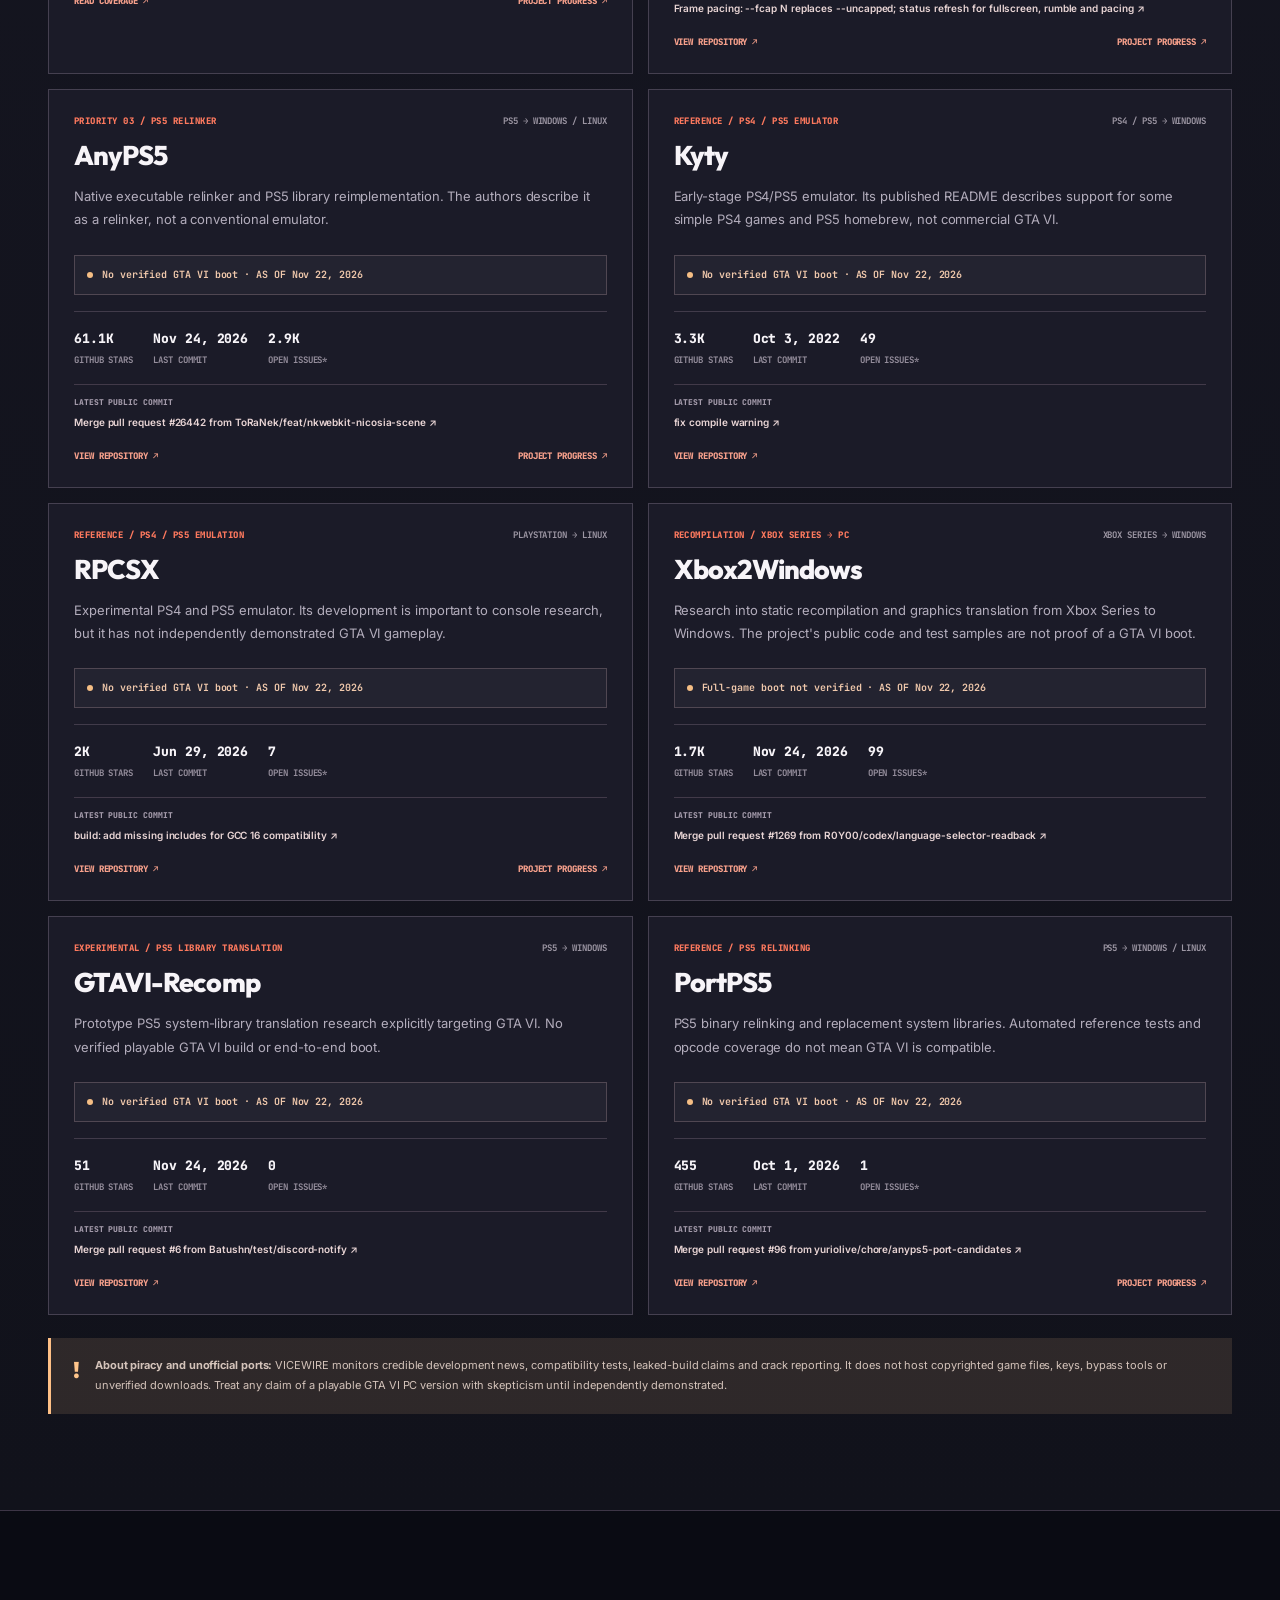
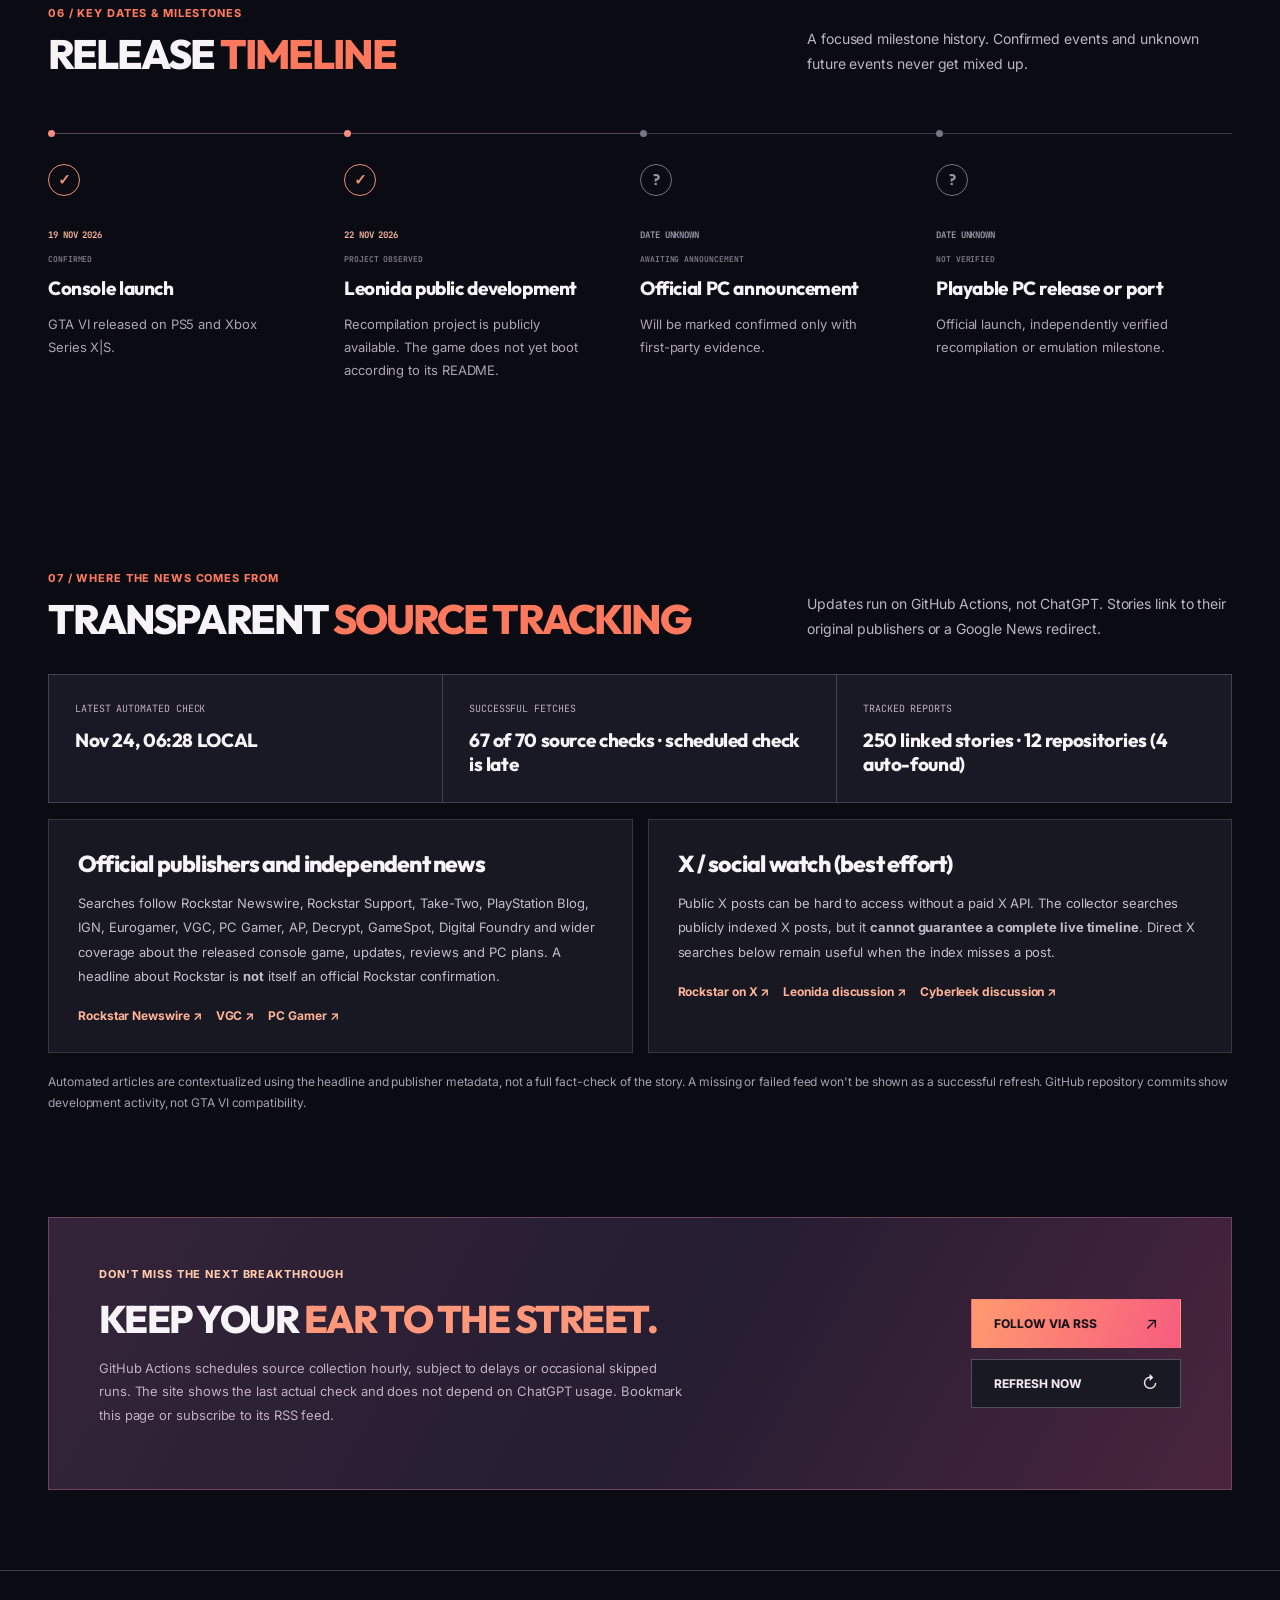
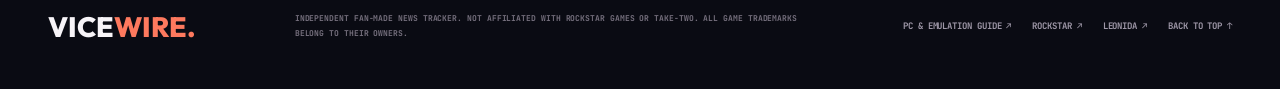
==== commit ce2f27f8: "harden GTA VI project discovery: check source trees, filter fake installers, label findings" ====
--- a/site/index.html
+++ b/site/index.html
@@ -110,7 +110,7 @@
         <div class="side-panel clean-panel"><div class="panel-kicker">SOURCE CONFIDENCE</div><div class="legend-line"><span class="badge verified">OFFICIAL</span><span>Published by Rockstar or Take-Two</span></div><div class="legend-line"><span class="badge developer">DEVELOPER</span><span>First-party project repository</span></div><div class="legend-line"><span class="badge report">COVERAGE</span><span>Independent outlet reporting, not Rockstar confirmation</span></div><div class="legend-line"><span class="badge rumor">UNVERIFIED</span><span>A claim that still needs independent proof</span></div><div class="legend-line"><span class="badge social">X INDEX</span><span>A public post discovered via a search index, not complete X coverage</span></div><p class="side-note">Commits, stars and shader milestones are not proof that GTA VI runs on PC.</p></div>
       </aside>
     </section>
-    <section class="projects-wrap" id="projects"><div class="shell"><div class="section-top"><div><div class="kicker">05 / OPEN-SOURCE DEVELOPMENT</div><h2>EMULATORS & <span>PC PORT PROJECTS</span></h2></div><p>Real repositories, their own stated compatibility status, and the latest code activity. No meaningless “game 90% playable” percentages.</p></div><div class="project-intro"><div><span class="mini-dot"></span> VERIFIED OPEN-SOURCE REPOSITORIES</div><div>REPO ACTIVITY ≠ GAME COMPATIBILITY</div></div><div id="project-cards" class="project-grid"><div class="loading-block">CONNECTING TO REPOSITORIES...</div></div><div class="project-disclaimer"><span>!</span><p><strong>About piracy and unofficial ports:</strong> VICEWIRE monitors credible development news, compatibility tests, leaked-build claims and crack reporting. It does not host copyrighted game files, keys, bypass tools or unverified downloads. Treat any claim of a playable GTA VI PC version with skepticism until independently demonstrated.</p></div></div></section>
+    <section class="projects-wrap" id="projects"><div class="shell"><div class="section-top"><div><div class="kicker">05 / OPEN-SOURCE DEVELOPMENT</div><h2>EMULATORS & <span>PC PORT PROJECTS</span></h2></div><p>Public repositories, source-code activity and developer-reported status. New projects can be found automatically; discovery is not a safety check, code audit or proof of gameplay.</p></div><div class="project-intro"><div><span class="mini-dot"></span> PUBLIC SOURCE REPOSITORIES · AUTO-DISCOVERED ITEMS LABELED</div><div>REPO ACTIVITY ≠ GAME COMPATIBILITY</div></div><div id="project-cards" class="project-grid"><div class="loading-block">CONNECTING TO REPOSITORIES...</div></div><div class="project-disclaimer"><span>!</span><p><strong>About piracy and unofficial ports:</strong> VICEWIRE monitors credible development news, compatibility tests, leaked-build claims and crack reporting. It does not host copyrighted game files, keys, bypass tools or unverified downloads. Treat any claim of a playable GTA VI PC version with skepticism until independently demonstrated.</p></div></div></section>
     <section class="shell timeline-section" id="timeline"><div class="section-top"><div><div class="kicker">06 / KEY DATES & MILESTONES</div><h2>RELEASE <span>TIMELINE</span></h2></div><p>A focused milestone history. Confirmed events and unknown future events never get mixed up.</p></div><div class="timeline"><div class="milestone done"><div class="milestone-marker">✓</div><div><span>19 NOV 2026 <small>CONFIRMED</small></span><h3>Console launch</h3><p>GTA VI released on PS5 and Xbox Series X|S.</p></div></div><div class="milestone done"><div class="milestone-marker">✓</div><div><span>22 NOV 2026 <small>PROJECT OBSERVED</small></span><h3>Leonida public development</h3><p>Recompilation project is publicly available. The game does not yet boot according to its README.</p></div></div><div class="milestone wait"><div class="milestone-marker">?</div><div><span>DATE UNKNOWN <small>AWAITING ANNOUNCEMENT</small></span><h3>Official PC announcement</h3><p>Will be marked confirmed only with first-party evidence.</p></div></div><div class="milestone wait"><div class="milestone-marker">?</div><div><span>DATE UNKNOWN <small>NOT VERIFIED</small></span><h3>Playable PC release or port</h3><p>Official launch, independently verified recompilation or emulation milestone.</p></div></div></div></section>
     <section class="shell sources-section" id="sources">
       <div class="section-top"><div><div class="kicker">07 / WHERE THE NEWS COMES FROM</div><h2>TRANSPARENT <span>SOURCE TRACKING</span></h2></div><p>Updates run on GitHub Actions, not ChatGPT. Stories link to their original publishers or a Google News redirect.</p></div>
